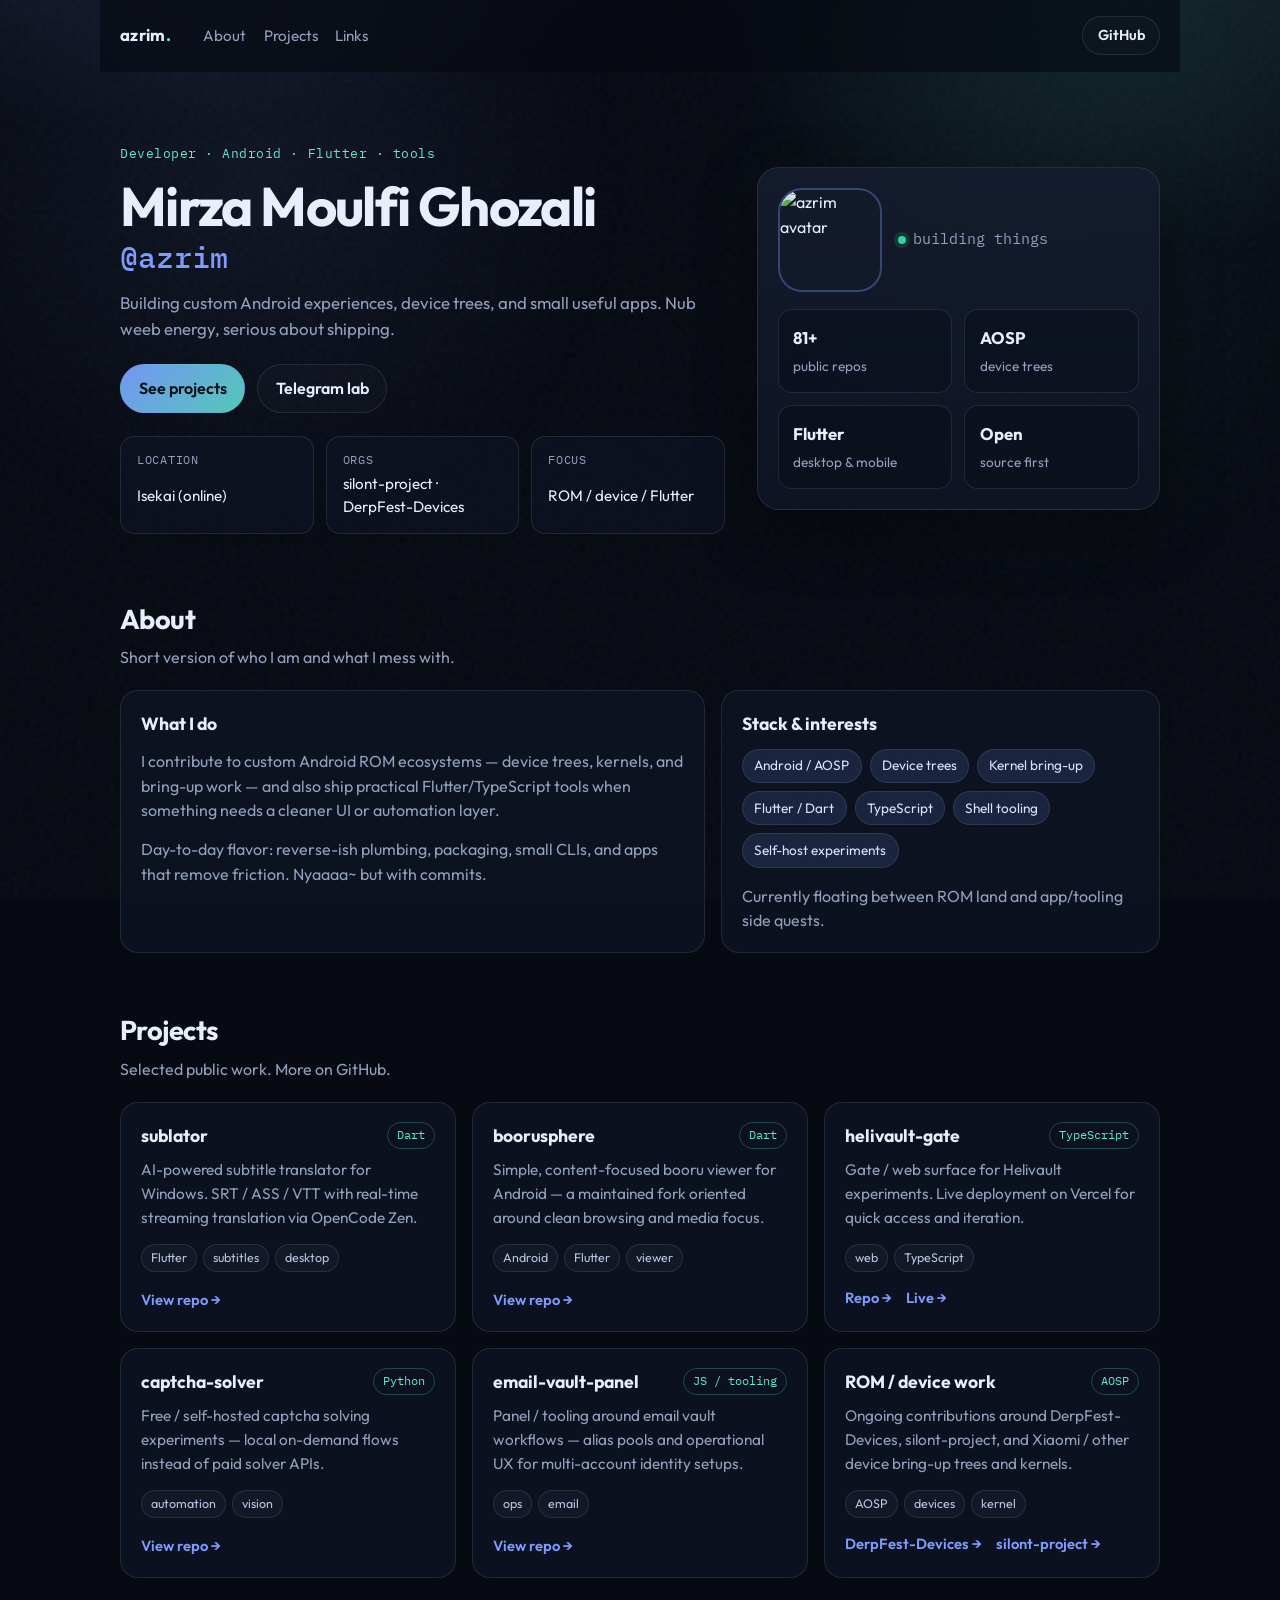
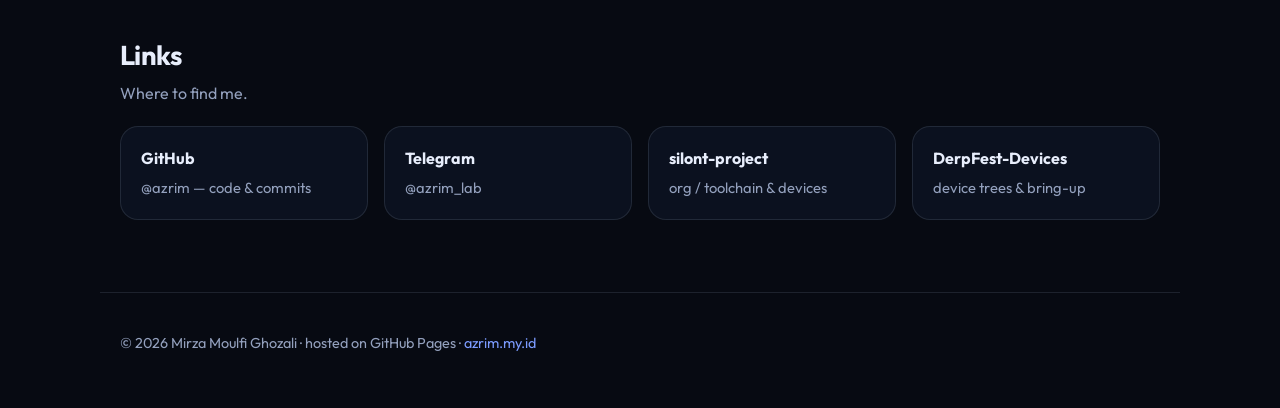
==== index.html @ 678c5587 "Initial azrim.my.id portfolio homepage Dark static portfolio: hero, about, projects, links. Hosted v" ====
<!DOCTYPE html>
<html lang="en">
<head>
  <meta charset="UTF-8" />
  <meta name="viewport" content="width=device-width, initial-scale=1" />
  <title>Azrim — Mirza Moulfi Ghozali</title>
  <meta name="description" content="Dev portfolio of Mirza Moulfi Ghozali (azrim) — Android ROM/device trees, Flutter apps, and experiments." />
  <meta name="theme-color" content="#0b0f19" />
  <meta property="og:title" content="Azrim — Mirza Moulfi Ghozali" />
  <meta property="og:description" content="Android ROM contributor · Flutter apps · tools & experiments" />
  <meta property="og:type" content="website" />
  <meta property="og:url" content="https://azrim.my.id/" />
  <meta property="og:image" content="https://avatars.githubusercontent.com/u/51055859?v=4" />
  <link rel="icon" href="https://avatars.githubusercontent.com/u/51055859?v=4" />
  <link rel="preconnect" href="https://fonts.googleapis.com" />
  <link rel="preconnect" href="https://fonts.gstatic.com" crossorigin />
  <link href="https://fonts.googleapis.com/css2?family=IBM+Plex+Mono:wght@400;500&family=Outfit:wght@400;500;600;700&display=swap" rel="stylesheet" />
  <link rel="stylesheet" href="styles.css" />
</head>
<body>
  <div class="bg-glow" aria-hidden="true"></div>
  <div class="noise" aria-hidden="true"></div>

  <header class="site-header">
    <a class="logo" href="#top">azrim<span>.</span></a>
    <nav class="nav">
      <a href="#about">About</a>
      <a href="#projects">Projects</a>
      <a href="#links">Links</a>
    </nav>
    <a class="btn btn-sm" href="https://github.com/azrim" target="_blank" rel="noopener noreferrer">GitHub</a>
  </header>

  <main id="top">
    <section class="hero">
      <div class="hero-copy">
        <p class="eyebrow">Developer · Android · Flutter · tools</p>
        <h1>
          Mirza Moulfi Ghozali
          <span class="accent">@azrim</span>
        </h1>
        <p class="lede">
          Building custom Android experiences, device trees, and small useful apps.
          Nub weeb energy, serious about shipping.
        </p>
        <div class="hero-actions">
          <a class="btn btn-primary" href="#projects">See projects</a>
          <a class="btn btn-ghost" href="https://t.me/azrim_lab" target="_blank" rel="noopener noreferrer">Telegram lab</a>
        </div>
        <ul class="meta-row">
          <li><span>Location</span>Isekai (online)</li>
          <li><span>Orgs</span>silont-project · DerpFest-Devices</li>
          <li><span>Focus</span>ROM / device / Flutter</li>
        </ul>
      </div>
      <div class="hero-card">
        <div class="avatar-wrap">
          <img
            src="https://avatars.githubusercontent.com/u/51055859?v=4"
            alt="azrim avatar"
            width="160"
            height="160"
            loading="eager"
          />
          <div class="status"><span class="dot"></span> building things</div>
        </div>
        <div class="stat-grid">
          <div>
            <strong>81+</strong>
            <span>public repos</span>
          </div>
          <div>
            <strong>AOSP</strong>
            <span>device trees</span>
          </div>
          <div>
            <strong>Flutter</strong>
            <span>desktop & mobile</span>
          </div>
          <div>
            <strong>Open</strong>
            <span>source first</span>
          </div>
        </div>
      </div>
    </section>

    <section id="about" class="section">
      <div class="section-head">
        <h2>About</h2>
        <p>Short version of who I am and what I mess with.</p>
      </div>
      <div class="about-grid">
        <article class="panel">
          <h3>What I do</h3>
          <p>
            I contribute to custom Android ROM ecosystems — device trees, kernels,
            and bring-up work — and also ship practical Flutter/TypeScript tools
            when something needs a cleaner UI or automation layer.
          </p>
          <p>
            Day-to-day flavor: reverse-ish plumbing, packaging, small CLIs, and
            apps that remove friction. Nyaaaa~ but with commits.
          </p>
        </article>
        <article class="panel">
          <h3>Stack & interests</h3>
          <ul class="chip-list">
            <li>Android / AOSP</li>
            <li>Device trees</li>
            <li>Kernel bring-up</li>
            <li>Flutter / Dart</li>
            <li>TypeScript</li>
            <li>Shell tooling</li>
            <li>Self-host experiments</li>
          </ul>
          <p class="muted">
            Currently floating between ROM land and app/tooling side quests.
          </p>
        </article>
      </div>
    </section>

    <section id="projects" class="section">
      <div class="section-head">
        <h2>Projects</h2>
        <p>Selected public work. More on GitHub.</p>
      </div>
      <div class="project-grid">
        <article class="project-card">
          <div class="project-top">
            <h3>sublator</h3>
            <span class="lang">Dart</span>
          </div>
          <p>
            AI-powered subtitle translator for Windows. SRT / ASS / VTT with
            real-time streaming translation via OpenCode Zen.
          </p>
          <div class="tags">
            <span>Flutter</span><span>subtitles</span><span>desktop</span>
          </div>
          <a class="project-link" href="https://github.com/azrim/sublator" target="_blank" rel="noopener noreferrer">View repo →</a>
        </article>

        <article class="project-card">
          <div class="project-top">
            <h3>boorusphere</h3>
            <span class="lang">Dart</span>
          </div>
          <p>
            Simple, content-focused booru viewer for Android — a maintained fork
            oriented around clean browsing and media focus.
          </p>
          <div class="tags">
            <span>Android</span><span>Flutter</span><span>viewer</span>
          </div>
          <a class="project-link" href="https://github.com/azrim/boorusphere" target="_blank" rel="noopener noreferrer">View repo →</a>
        </article>

        <article class="project-card">
          <div class="project-top">
            <h3>helivault-gate</h3>
            <span class="lang">TypeScript</span>
          </div>
          <p>
            Gate / web surface for Helivault experiments. Live deployment on
            Vercel for quick access and iteration.
          </p>
          <div class="tags">
            <span>web</span><span>TypeScript</span>
          </div>
          <div class="project-actions">
            <a class="project-link" href="https://github.com/azrim/helivault-gate" target="_blank" rel="noopener noreferrer">Repo →</a>
            <a class="project-link" href="https://helivault-gate.vercel.app" target="_blank" rel="noopener noreferrer">Live →</a>
          </div>
        </article>

        <article class="project-card">
          <div class="project-top">
            <h3>captcha-solver</h3>
            <span class="lang">Python</span>
          </div>
          <p>
            Free / self-hosted captcha solving experiments — local on-demand
            flows instead of paid solver APIs.
          </p>
          <div class="tags">
            <span>automation</span><span>vision</span>
          </div>
          <a class="project-link" href="https://github.com/azrim/captcha-solver" target="_blank" rel="noopener noreferrer">View repo →</a>
        </article>

        <article class="project-card">
          <div class="project-top">
            <h3>email-vault-panel</h3>
            <span class="lang">JS / tooling</span>
          </div>
          <p>
            Panel / tooling around email vault workflows — alias pools and
            operational UX for multi-account identity setups.
          </p>
          <div class="tags">
            <span>ops</span><span>email</span>
          </div>
          <a class="project-link" href="https://github.com/azrim/email-vault-panel" target="_blank" rel="noopener noreferrer">View repo →</a>
        </article>

        <article class="project-card">
          <div class="project-top">
            <h3>ROM / device work</h3>
            <span class="lang">AOSP</span>
          </div>
          <p>
            Ongoing contributions around DerpFest-Devices, silont-project, and
            Xiaomi / other device bring-up trees and kernels.
          </p>
          <div class="tags">
            <span>AOSP</span><span>devices</span><span>kernel</span>
          </div>
          <div class="project-actions">
            <a class="project-link" href="https://github.com/DerpFest-Devices" target="_blank" rel="noopener noreferrer">DerpFest-Devices →</a>
            <a class="project-link" href="https://github.com/silont-project" target="_blank" rel="noopener noreferrer">silont-project →</a>
          </div>
        </article>
      </div>
    </section>

    <section id="links" class="section">
      <div class="section-head">
        <h2>Links</h2>
        <p>Where to find me.</p>
      </div>
      <div class="link-grid">
        <a class="link-card" href="https://github.com/azrim" target="_blank" rel="noopener noreferrer">
          <strong>GitHub</strong>
          <span>@azrim — code & commits</span>
        </a>
        <a class="link-card" href="https://t.me/azrim_lab" target="_blank" rel="noopener noreferrer">
          <strong>Telegram</strong>
          <span>@azrim_lab</span>
        </a>
        <a class="link-card" href="https://github.com/silont-project" target="_blank" rel="noopener noreferrer">
          <strong>silont-project</strong>
          <span>org / toolchain & devices</span>
        </a>
        <a class="link-card" href="https://github.com/DerpFest-Devices" target="_blank" rel="noopener noreferrer">
          <strong>DerpFest-Devices</strong>
          <span>device trees & bring-up</span>
        </a>
      </div>
    </section>
  </main>

  <footer class="site-footer">
    <p>© <span id="year"></span> Mirza Moulfi Ghozali · hosted on GitHub Pages · <a href="https://azrim.my.id">azrim.my.id</a></p>
  </footer>

  <script src="script.js"></script>
</body>
</html>
---- styles.css ----
:root {
  --bg: #070a12;
  --bg-elev: #0f1524;
  --bg-elev-2: #141c2f;
  --text: #e8eefc;
  --muted: #93a0bd;
  --line: rgba(148, 163, 184, 0.16);
  --accent: #7c9cff;
  --accent-2: #5eead4;
  --accent-soft: rgba(124, 156, 255, 0.14);
  --shadow: 0 20px 60px rgba(0, 0, 0, 0.35);
  --radius: 18px;
  --max: 1080px;
  --font: "Outfit", system-ui, sans-serif;
  --mono: "IBM Plex Mono", ui-monospace, monospace;
}

* { box-sizing: border-box; }
html { scroll-behavior: smooth; }
body {
  margin: 0;
  min-height: 100vh;
  font-family: var(--font);
  color: var(--text);
  background:
    radial-gradient(1200px 600px at 10% -10%, rgba(124, 156, 255, 0.18), transparent 55%),
    radial-gradient(900px 500px at 90% 0%, rgba(94, 234, 212, 0.12), transparent 50%),
    var(--bg);
  line-height: 1.55;
}

a { color: inherit; text-decoration: none; }
img { display: block; max-width: 100%; }

.bg-glow {
  position: fixed;
  inset: 0;
  pointer-events: none;
  background:
    radial-gradient(circle at 20% 20%, rgba(124, 156, 255, 0.08), transparent 30%),
    radial-gradient(circle at 80% 30%, rgba(94, 234, 212, 0.06), transparent 28%);
  z-index: -2;
}

.noise {
  position: fixed;
  inset: 0;
  pointer-events: none;
  opacity: 0.035;
  z-index: -1;
  background-image: url("data:image/svg+xml,%3Csvg viewBox='0 0 200 200' xmlns='http://www.w3.org/2000/svg'%3E%3Cfilter id='n'%3E%3CfeTurbulence type='fractalNoise' baseFrequency='0.85' numOctaves='4' stitchTiles='stitch'/%3E%3C/filter%3E%3Crect width='100%25' height='100%25' filter='url(%23n)'/%3E%3C/svg%3E");
}

.site-header {
  position: sticky;
  top: 0;
  z-index: 20;
  display: flex;
  align-items: center;
  gap: 1rem;
  max-width: var(--max);
  margin: 0 auto;
  padding: 1rem 1.25rem;
  backdrop-filter: blur(14px);
  background: rgba(7, 10, 18, 0.65);
  border-bottom: 1px solid transparent;
}

.site-header.scrolled {
  border-bottom-color: var(--line);
}

.logo {
  font-weight: 700;
  letter-spacing: 0.02em;
  font-size: 1.05rem;
}
.logo span { color: var(--accent-2); }

.nav {
  display: none;
  gap: 1.1rem;
  margin-left: 1rem;
  color: var(--muted);
  font-size: 0.95rem;
}
.nav a:hover { color: var(--text); }

.btn {
  display: inline-flex;
  align-items: center;
  justify-content: center;
  gap: 0.4rem;
  border-radius: 999px;
  border: 1px solid var(--line);
  padding: 0.7rem 1.1rem;
  font-weight: 600;
  transition: 0.18s ease;
  background: rgba(255, 255, 255, 0.02);
}
.btn:hover {
  border-color: rgba(124, 156, 255, 0.45);
  transform: translateY(-1px);
}
.btn-sm {
  margin-left: auto;
  padding: 0.45rem 0.9rem;
  font-size: 0.9rem;
}
.btn-primary {
  background: linear-gradient(135deg, rgba(124, 156, 255, 0.95), rgba(94, 234, 212, 0.85));
  color: #071018;
  border-color: transparent;
}
.btn-ghost:hover { background: var(--accent-soft); }

main {
  max-width: var(--max);
  margin: 0 auto;
  padding: 1.5rem 1.25rem 4rem;
}

.hero {
  display: grid;
  gap: 1.75rem;
  padding: 2rem 0 1rem;
}

.eyebrow {
  color: var(--accent-2);
  font-family: var(--mono);
  font-size: 0.82rem;
  letter-spacing: 0.04em;
  margin: 0 0 0.8rem;
}

.hero h1 {
  margin: 0;
  font-size: clamp(2.1rem, 5vw, 3.4rem);
  line-height: 1.08;
  letter-spacing: -0.03em;
}
.hero h1 .accent {
  display: block;
  color: var(--accent);
  font-size: 0.55em;
  margin-top: 0.35rem;
  font-family: var(--mono);
  font-weight: 500;
  letter-spacing: 0;
}

.lede {
  max-width: 38rem;
  color: var(--muted);
  font-size: 1.05rem;
  margin: 1rem 0 1.4rem;
}

.hero-actions {
  display: flex;
  flex-wrap: wrap;
  gap: 0.75rem;
  margin-bottom: 1.4rem;
}

.meta-row {
  list-style: none;
  padding: 0;
  margin: 0;
  display: grid;
  gap: 0.75rem;
}
.meta-row li {
  display: grid;
  gap: 0.15rem;
  padding: 0.85rem 1rem;
  border: 1px solid var(--line);
  border-radius: 14px;
  background: rgba(15, 21, 36, 0.7);
  font-size: 0.95rem;
}
.meta-row span {
  color: var(--muted);
  font-size: 0.78rem;
  font-family: var(--mono);
  text-transform: uppercase;
  letter-spacing: 0.06em;
}

.hero-card {
  border: 1px solid var(--line);
  border-radius: calc(var(--radius) + 4px);
  background: linear-gradient(180deg, rgba(20, 28, 47, 0.9), rgba(15, 21, 36, 0.9));
  box-shadow: var(--shadow);
  padding: 1.25rem;
}

.avatar-wrap {
  display: flex;
  align-items: center;
  gap: 1rem;
  margin-bottom: 1.1rem;
}
.avatar-wrap img {
  width: 88px;
  height: 88px;
  border-radius: 24px;
  border: 2px solid rgba(124, 156, 255, 0.35);
  object-fit: cover;
}
.status {
  display: inline-flex;
  align-items: center;
  gap: 0.45rem;
  color: var(--muted);
  font-size: 0.92rem;
  font-family: var(--mono);
}
.dot {
  width: 8px;
  height: 8px;
  border-radius: 50%;
  background: #34d399;
  box-shadow: 0 0 0 4px rgba(52, 211, 153, 0.15);
}

.stat-grid {
  display: grid;
  grid-template-columns: 1fr 1fr;
  gap: 0.75rem;
}
.stat-grid div {
  border: 1px solid var(--line);
  border-radius: 14px;
  padding: 0.9rem;
  background: rgba(7, 10, 18, 0.35);
}
.stat-grid strong {
  display: block;
  font-size: 1.05rem;
  margin-bottom: 0.15rem;
}
.stat-grid span {
  color: var(--muted);
  font-size: 0.85rem;
}

.section {
  padding: 3rem 0 0.5rem;
}
.section-head {
  margin-bottom: 1.25rem;
}
.section-head h2 {
  margin: 0 0 0.35rem;
  font-size: 1.7rem;
  letter-spacing: -0.02em;
}
.section-head p {
  margin: 0;
  color: var(--muted);
}

.about-grid,
.project-grid,
.link-grid {
  display: grid;
  gap: 1rem;
}

.panel,
.project-card,
.link-card {
  border: 1px solid var(--line);
  border-radius: var(--radius);
  background: rgba(15, 21, 36, 0.72);
  padding: 1.2rem 1.25rem;
}

.panel h3,
.project-card h3 {
  margin: 0 0 0.7rem;
  font-size: 1.1rem;
}
.panel p { margin: 0 0 0.85rem; color: var(--muted); }
.panel p:last-child { margin-bottom: 0; }

.chip-list {
  list-style: none;
  display: flex;
  flex-wrap: wrap;
  gap: 0.5rem;
  padding: 0;
  margin: 0 0 1rem;
}
.chip-list li {
  font-size: 0.85rem;
  padding: 0.35rem 0.7rem;
  border-radius: 999px;
  border: 1px solid var(--line);
  background: var(--accent-soft);
  color: #d7e2ff;
}

.muted { color: var(--muted); }

.project-top {
  display: flex;
  align-items: center;
  justify-content: space-between;
  gap: 0.75rem;
  margin-bottom: 0.55rem;
}
.project-top h3 { margin: 0; }
.lang {
  font-family: var(--mono);
  font-size: 0.75rem;
  color: var(--accent-2);
  border: 1px solid rgba(94, 234, 212, 0.25);
  border-radius: 999px;
  padding: 0.2rem 0.55rem;
  white-space: nowrap;
}
.project-card p {
  margin: 0 0 0.9rem;
  color: var(--muted);
  font-size: 0.96rem;
}
.tags {
  display: flex;
  flex-wrap: wrap;
  gap: 0.4rem;
  margin-bottom: 0.95rem;
}
.tags span {
  font-size: 0.78rem;
  color: #b7c4e4;
  background: rgba(255, 255, 255, 0.03);
  border: 1px solid var(--line);
  border-radius: 999px;
  padding: 0.2rem 0.55rem;
}
.project-link {
  color: var(--accent);
  font-weight: 600;
  font-size: 0.92rem;
}
.project-link:hover { text-decoration: underline; }
.project-actions {
  display: flex;
  flex-wrap: wrap;
  gap: 0.9rem;
}

.link-card {
  transition: 0.18s ease;
}
.link-card:hover {
  transform: translateY(-2px);
  border-color: rgba(124, 156, 255, 0.4);
  background: rgba(20, 28, 47, 0.9);
}
.link-card strong {
  display: block;
  margin-bottom: 0.25rem;
}
.link-card span {
  color: var(--muted);
  font-size: 0.92rem;
}

.site-footer {
  max-width: var(--max);
  margin: 0 auto;
  padding: 1.5rem 1.25rem 2.5rem;
  color: var(--muted);
  font-size: 0.9rem;
  border-top: 1px solid var(--line);
}
.site-footer a { color: var(--accent); }

@media (min-width: 760px) {
  .nav { display: flex; }
  .hero {
    grid-template-columns: 1.35fr 0.9fr;
    align-items: center;
    gap: 2rem;
    padding-top: 3rem;
  }
  .meta-row {
    grid-template-columns: repeat(3, 1fr);
  }
  .about-grid {
    grid-template-columns: 1.2fr 0.9fr;
  }
  .project-grid {
    grid-template-columns: repeat(2, 1fr);
  }
  .link-grid {
    grid-template-columns: repeat(2, 1fr);
  }
  .avatar-wrap img {
    width: 104px;
    height: 104px;
  }
}

@media (min-width: 980px) {
  .project-grid {
    grid-template-columns: repeat(3, 1fr);
  }
  .link-grid {
    grid-template-columns: repeat(4, 1fr);
  }
}

@media (prefers-reduced-motion: reduce) {
  html { scroll-behavior: auto; }
  .btn, .link-card { transition: none; }
}
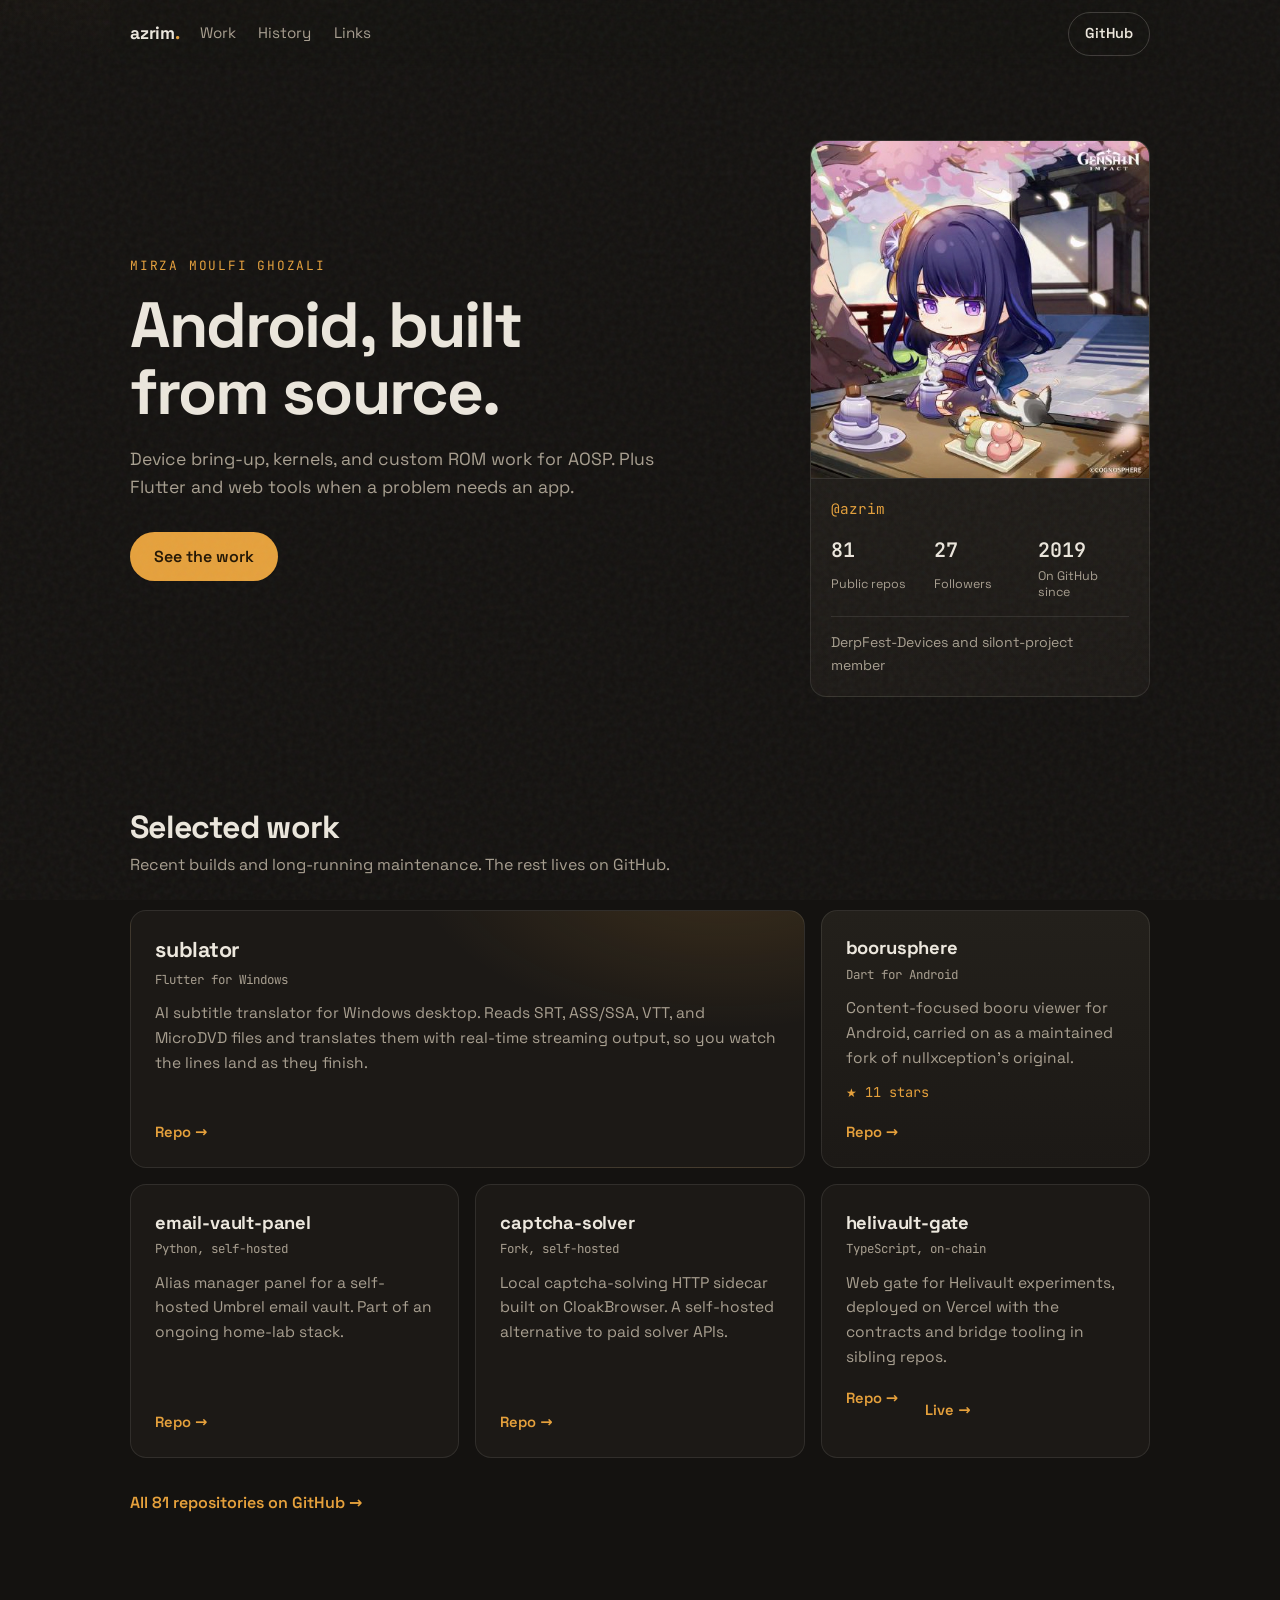
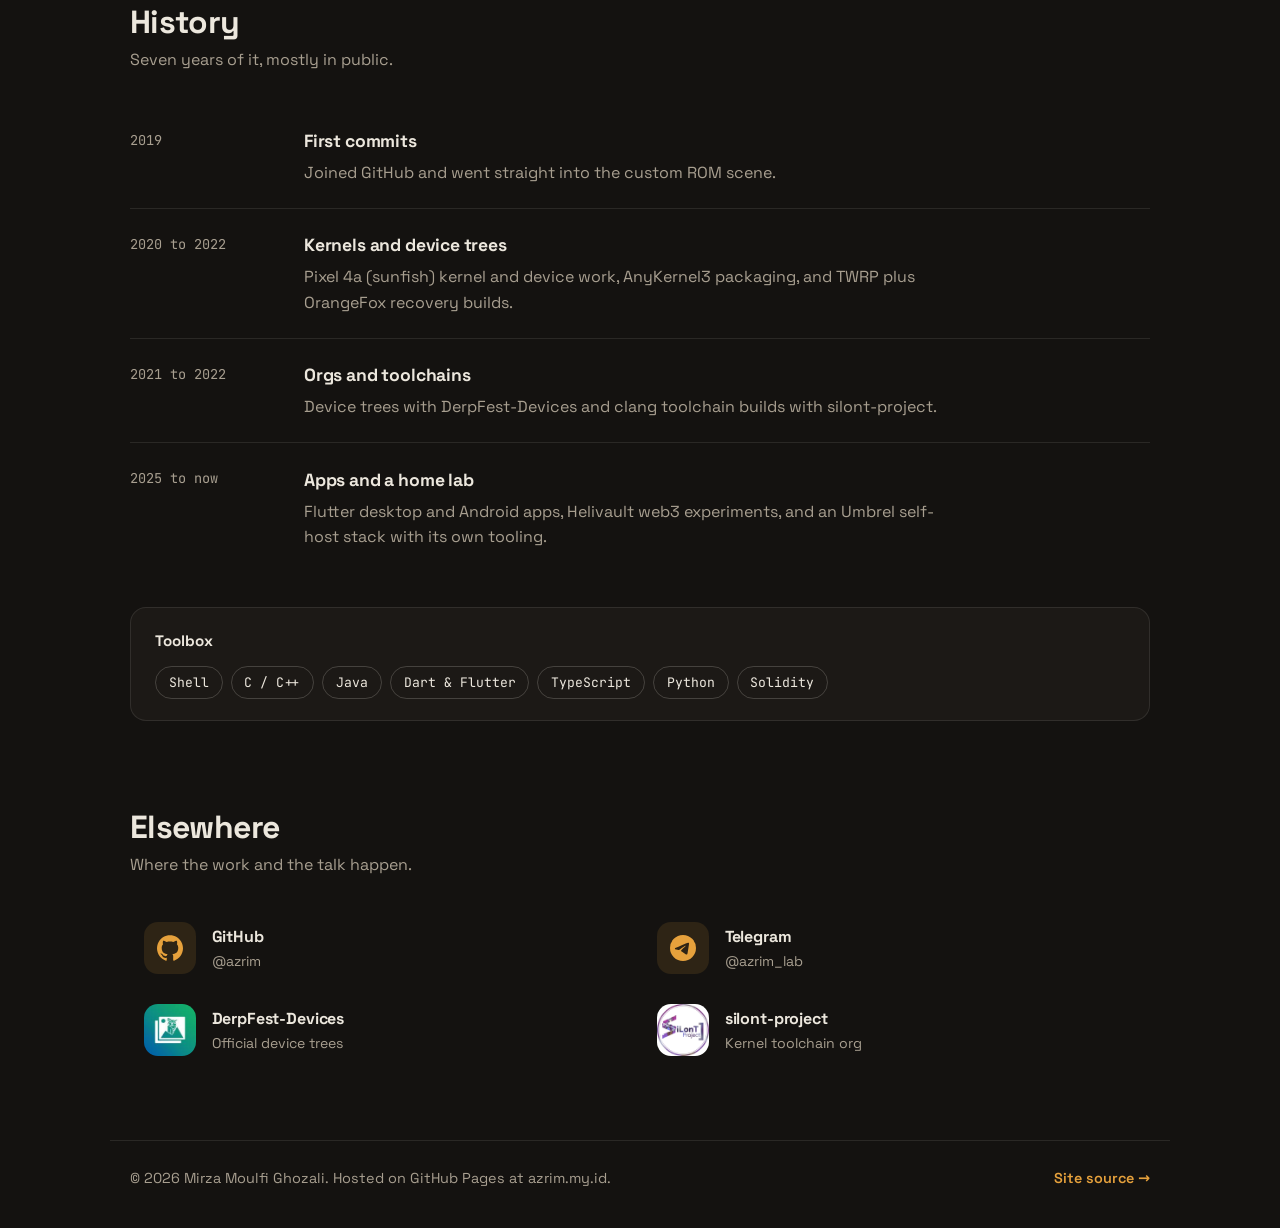
==== commit 69577207: "Rebuild azrim.my.id: dark amber redesign, self-hosted fonts, real GitHub data Co-Authored-By: Claude" ====
--- a/index.html
+++ b/index.html
@@ -3,256 +3,275 @@
 <head>
   <meta charset="UTF-8" />
   <meta name="viewport" content="width=device-width, initial-scale=1" />
-  <title>Azrim — Mirza Moulfi Ghozali</title>
-  <meta name="description" content="Dev portfolio of Mirza Moulfi Ghozali (azrim) — Android ROM/device trees, Flutter apps, and experiments." />
-  <meta name="theme-color" content="#0b0f19" />
-  <meta property="og:title" content="Azrim — Mirza Moulfi Ghozali" />
-  <meta property="og:description" content="Android ROM contributor · Flutter apps · tools & experiments" />
+  <title>azrim - Mirza Moulfi Ghozali</title>
+  <meta name="description" content="Mirza Moulfi Ghozali (azrim). Android device bring-up, kernels, and custom ROM work, plus Flutter and web tools." />
+  <meta name="theme-color" content="#141210" />
+  <link rel="canonical" href="https://azrim.my.id/" />
+  <meta property="og:title" content="azrim - Mirza Moulfi Ghozali" />
+  <meta property="og:description" content="Android device bring-up, kernels, and custom ROM work, plus Flutter and web tools." />
   <meta property="og:type" content="website" />
   <meta property="og:url" content="https://azrim.my.id/" />
-  <meta property="og:image" content="https://avatars.githubusercontent.com/u/51055859?v=4" />
-  <link rel="icon" href="https://avatars.githubusercontent.com/u/51055859?v=4" />
-  <link rel="preconnect" href="https://fonts.googleapis.com" />
-  <link rel="preconnect" href="https://fonts.gstatic.com" crossorigin />
-  <link href="https://fonts.googleapis.com/css2?family=IBM+Plex+Mono:wght@400;500&family=Outfit:wght@400;500;600;700&display=swap" rel="stylesheet" />
+  <meta property="og:image" content="https://azrim.my.id/assets/avatar.jpg" />
+  <meta name="twitter:card" content="summary" />
+  <link rel="icon" href="assets/avatar.jpg" />
+  <link rel="preload" href="fonts/space-grotesk-var.woff2" as="font" type="font/woff2" crossorigin />
+  <link rel="preload" href="fonts/jetbrains-mono-var.woff2" as="font" type="font/woff2" crossorigin />
   <link rel="stylesheet" href="styles.css" />
+  <script type="application/ld+json">
+  {
+    "@context": "https://schema.org",
+    "@type": "Person",
+    "name": "Mirza Moulfi Ghozali",
+    "alternateName": "azrim",
+    "url": "https://azrim.my.id/",
+    "image": "https://azrim.my.id/assets/avatar.jpg",
+    "sameAs": [
+      "https://github.com/azrim",
+      "https://t.me/azrim_lab"
+    ]
+  }
+  </script>
 </head>
 <body>
-  <div class="bg-glow" aria-hidden="true"></div>
-  <div class="noise" aria-hidden="true"></div>
-
-  <header class="site-header">
-    <a class="logo" href="#top">azrim<span>.</span></a>
-    <nav class="nav">
-      <a href="#about">About</a>
-      <a href="#projects">Projects</a>
+  <a class="skip-link" href="#top">Skip to content</a>
+
+  <header class="site-header" id="site-header">
+    <a class="wordmark" href="#top" aria-label="azrim, back to top">azrim<span class="wordmark-dot">.</span></a>
+    <nav class="nav" aria-label="Primary">
+      <a href="#work">Work</a>
+      <a href="#history">History</a>
       <a href="#links">Links</a>
     </nav>
-    <a class="btn btn-sm" href="https://github.com/azrim" target="_blank" rel="noopener noreferrer">GitHub</a>
+    <a class="btn btn-line btn-sm header-cta" href="https://github.com/azrim" target="_blank" rel="noopener noreferrer">GitHub</a>
   </header>
 
-  <main id="top">
+  <div id="top-sentinel" aria-hidden="true"></div>
+
+  <main id="top" tabindex="-1">
     <section class="hero">
       <div class="hero-copy">
-        <p class="eyebrow">Developer · Android · Flutter · tools</p>
-        <h1>
-          Mirza Moulfi Ghozali
-          <span class="accent">@azrim</span>
-        </h1>
-        <p class="lede">
-          Building custom Android experiences, device trees, and small useful apps.
-          Nub weeb energy, serious about shipping.
+        <p class="hero-eyebrow">Mirza Moulfi Ghozali</p>
+        <h1>Android, built from&nbsp;source.</h1>
+        <p class="hero-sub">
+          Device bring-up, kernels, and custom ROM work for AOSP. Plus Flutter
+          and web tools when a problem needs an app.
         </p>
         <div class="hero-actions">
-          <a class="btn btn-primary" href="#projects">See projects</a>
-          <a class="btn btn-ghost" href="https://t.me/azrim_lab" target="_blank" rel="noopener noreferrer">Telegram lab</a>
+          <a class="btn btn-solid" href="#work">See the work</a>
         </div>
-        <ul class="meta-row">
-          <li><span>Location</span>Isekai (online)</li>
-          <li><span>Orgs</span>silont-project · DerpFest-Devices</li>
-          <li><span>Focus</span>ROM / device / Flutter</li>
+      </div>
+
+      <aside class="hero-card" aria-label="GitHub profile summary">
+        <img
+          class="hero-avatar"
+          src="assets/avatar.jpg"
+          alt="Portrait of azrim"
+          width="460"
+          height="460"
+          loading="eager"
+          fetchpriority="high"
+        />
+        <div class="hero-card-body">
+          <p class="hero-handle">@azrim</p>
+          <dl class="hero-stats">
+            <div><dt>Public repos</dt><dd>81</dd></div>
+            <div><dt>Followers</dt><dd>27</dd></div>
+            <div><dt>On GitHub since</dt><dd>2019</dd></div>
+          </dl>
+          <p class="hero-orgs">DerpFest-Devices and silont-project member</p>
+        </div>
+      </aside>
+    </section>
+
+    <section id="work" class="section reveal">
+      <div class="section-head">
+        <h2>Selected work</h2>
+        <p>Recent builds and long-running maintenance. The rest lives on GitHub.</p>
+      </div>
+
+      <div class="work-grid">
+        <article class="work-card work-card-featured">
+          <div class="work-card-top">
+            <h3><a href="https://github.com/azrim/sublator" target="_blank" rel="noopener noreferrer">sublator</a></h3>
+            <p class="work-meta">Flutter for Windows</p>
+          </div>
+          <p class="work-desc">
+            AI subtitle translator for Windows desktop. Reads SRT, ASS/SSA, VTT,
+            and MicroDVD files and translates them with real-time streaming
+            output, so you watch the lines land as they finish.
+          </p>
+          <p class="work-link">Repo <span aria-hidden="true">&rarr;</span></p>
+        </article>
+
+        <article class="work-card work-card-starred">
+          <div class="work-card-top">
+            <h3><a href="https://github.com/azrim/boorusphere" target="_blank" rel="noopener noreferrer">boorusphere</a></h3>
+            <p class="work-meta">Dart for Android</p>
+          </div>
+          <p class="work-desc">
+            Content-focused booru viewer for Android, carried on as a maintained
+            fork of nullxception's original.
+          </p>
+          <p class="work-stars"><span class="star" aria-hidden="true">&#9733;</span> 11 stars</p>
+          <p class="work-link">Repo <span aria-hidden="true">&rarr;</span></p>
+        </article>
+
+        <article class="work-card">
+          <div class="work-card-top">
+            <h3><a href="https://github.com/azrim/email-vault-panel" target="_blank" rel="noopener noreferrer">email-vault-panel</a></h3>
+            <p class="work-meta">Python, self-hosted</p>
+          </div>
+          <p class="work-desc">
+            Alias manager panel for a self-hosted Umbrel email vault. Part of an
+            ongoing home-lab stack.
+          </p>
+          <p class="work-link">Repo <span aria-hidden="true">&rarr;</span></p>
+        </article>
+
+        <article class="work-card">
+          <div class="work-card-top">
+            <h3><a href="https://github.com/azrim/captcha-solver" target="_blank" rel="noopener noreferrer">captcha-solver</a></h3>
+            <p class="work-meta">Fork, self-hosted</p>
+          </div>
+          <p class="work-desc">
+            Local captcha-solving HTTP sidecar built on CloakBrowser. A
+            self-hosted alternative to paid solver APIs.
+          </p>
+          <p class="work-link">Repo <span aria-hidden="true">&rarr;</span></p>
+        </article>
+
+        <article class="work-card">
+          <div class="work-card-top">
+            <h3><a href="https://github.com/azrim/helivault-gate" target="_blank" rel="noopener noreferrer">helivault-gate</a></h3>
+            <p class="work-meta">TypeScript, on-chain</p>
+          </div>
+          <p class="work-desc">
+            Web gate for Helivault experiments, deployed on Vercel with the
+            contracts and bridge tooling in sibling repos.
+          </p>
+          <p class="work-links-row">
+            <span class="work-link">Repo <span aria-hidden="true">&rarr;</span></span>
+            <a class="work-link work-link-live" href="https://helivault-gate.vercel.app" target="_blank" rel="noopener noreferrer" aria-label="helivault-gate live site">Live <span aria-hidden="true">&rarr;</span></a>
+          </p>
+        </article>
+      </div>
+
+      <p class="section-foot">
+        <a class="text-link" href="https://github.com/azrim?tab=repositories" target="_blank" rel="noopener noreferrer">
+          All 81 repositories on GitHub <span aria-hidden="true">&rarr;</span>
+        </a>
+      </p>
+    </section>
+
+    <section id="history" class="section reveal">
+      <div class="section-head">
+        <h2>History</h2>
+        <p>Seven years of it, mostly in public.</p>
+      </div>
+
+      <ol class="history-list" role="list">
+        <li class="history-row">
+          <p class="history-era">2019</p>
+          <div>
+            <h3>First commits</h3>
+            <p>Joined GitHub and went straight into the custom ROM scene.</p>
+          </div>
+        </li>
+        <li class="history-row">
+          <p class="history-era">2020 to 2022</p>
+          <div>
+            <h3>Kernels and device trees</h3>
+            <p>
+              Pixel 4a (sunfish) kernel and device work, AnyKernel3 packaging,
+              and TWRP plus OrangeFox recovery builds.
+            </p>
+          </div>
+        </li>
+        <li class="history-row">
+          <p class="history-era">2021 to 2022</p>
+          <div>
+            <h3>Orgs and toolchains</h3>
+            <p>
+              Device trees with DerpFest-Devices and clang toolchain builds
+              with silont-project.
+            </p>
+          </div>
+        </li>
+        <li class="history-row">
+          <p class="history-era">2025 to now</p>
+          <div>
+            <h3>Apps and a home lab</h3>
+            <p>
+              Flutter desktop and Android apps, Helivault web3 experiments, and
+              an Umbrel self-host stack with its own tooling.
+            </p>
+          </div>
+        </li>
+      </ol>
+
+      <div class="toolbox">
+        <h3 class="toolbox-title">Toolbox</h3>
+        <ul class="toolbox-chips" role="list">
+          <li>Shell</li>
+          <li>C / C++</li>
+          <li>Java</li>
+          <li>Dart &amp; Flutter</li>
+          <li>TypeScript</li>
+          <li>Python</li>
+          <li>Solidity</li>
         </ul>
       </div>
-      <div class="hero-card">
-        <div class="avatar-wrap">
-          <img
-            src="https://avatars.githubusercontent.com/u/51055859?v=4"
-            alt="azrim avatar"
-            width="160"
-            height="160"
-            loading="eager"
-          />
-          <div class="status"><span class="dot"></span> building things</div>
-        </div>
-        <div class="stat-grid">
-          <div>
-            <strong>81+</strong>
-            <span>public repos</span>
-          </div>
-          <div>
-            <strong>AOSP</strong>
-            <span>device trees</span>
-          </div>
-          <div>
-            <strong>Flutter</strong>
-            <span>desktop & mobile</span>
-          </div>
-          <div>
-            <strong>Open</strong>
-            <span>source first</span>
-          </div>
-        </div>
-      </div>
-    </section>
-
-    <section id="about" class="section">
+    </section>
+
+    <section id="links" class="section reveal">
       <div class="section-head">
-        <h2>About</h2>
-        <p>Short version of who I am and what I mess with.</p>
-      </div>
-      <div class="about-grid">
-        <article class="panel">
-          <h3>What I do</h3>
-          <p>
-            I contribute to custom Android ROM ecosystems — device trees, kernels,
-            and bring-up work — and also ship practical Flutter/TypeScript tools
-            when something needs a cleaner UI or automation layer.
-          </p>
-          <p>
-            Day-to-day flavor: reverse-ish plumbing, packaging, small CLIs, and
-            apps that remove friction. Nyaaaa~ but with commits.
-          </p>
-        </article>
-        <article class="panel">
-          <h3>Stack & interests</h3>
-          <ul class="chip-list">
-            <li>Android / AOSP</li>
-            <li>Device trees</li>
-            <li>Kernel bring-up</li>
-            <li>Flutter / Dart</li>
-            <li>TypeScript</li>
-            <li>Shell tooling</li>
-            <li>Self-host experiments</li>
-          </ul>
-          <p class="muted">
-            Currently floating between ROM land and app/tooling side quests.
-          </p>
-        </article>
-      </div>
-    </section>
-
-    <section id="projects" class="section">
-      <div class="section-head">
-        <h2>Projects</h2>
-        <p>Selected public work. More on GitHub.</p>
-      </div>
-      <div class="project-grid">
-        <article class="project-card">
-          <div class="project-top">
-            <h3>sublator</h3>
-            <span class="lang">Dart</span>
-          </div>
-          <p>
-            AI-powered subtitle translator for Windows. SRT / ASS / VTT with
-            real-time streaming translation via OpenCode Zen.
-          </p>
-          <div class="tags">
-            <span>Flutter</span><span>subtitles</span><span>desktop</span>
-          </div>
-          <a class="project-link" href="https://github.com/azrim/sublator" target="_blank" rel="noopener noreferrer">View repo →</a>
-        </article>
-
-        <article class="project-card">
-          <div class="project-top">
-            <h3>boorusphere</h3>
-            <span class="lang">Dart</span>
-          </div>
-          <p>
-            Simple, content-focused booru viewer for Android — a maintained fork
-            oriented around clean browsing and media focus.
-          </p>
-          <div class="tags">
-            <span>Android</span><span>Flutter</span><span>viewer</span>
-          </div>
-          <a class="project-link" href="https://github.com/azrim/boorusphere" target="_blank" rel="noopener noreferrer">View repo →</a>
-        </article>
-
-        <article class="project-card">
-          <div class="project-top">
-            <h3>helivault-gate</h3>
-            <span class="lang">TypeScript</span>
-          </div>
-          <p>
-            Gate / web surface for Helivault experiments. Live deployment on
-            Vercel for quick access and iteration.
-          </p>
-          <div class="tags">
-            <span>web</span><span>TypeScript</span>
-          </div>
-          <div class="project-actions">
-            <a class="project-link" href="https://github.com/azrim/helivault-gate" target="_blank" rel="noopener noreferrer">Repo →</a>
-            <a class="project-link" href="https://helivault-gate.vercel.app" target="_blank" rel="noopener noreferrer">Live →</a>
-          </div>
-        </article>
-
-        <article class="project-card">
-          <div class="project-top">
-            <h3>captcha-solver</h3>
-            <span class="lang">Python</span>
-          </div>
-          <p>
-            Free / self-hosted captcha solving experiments — local on-demand
-            flows instead of paid solver APIs.
-          </p>
-          <div class="tags">
-            <span>automation</span><span>vision</span>
-          </div>
-          <a class="project-link" href="https://github.com/azrim/captcha-solver" target="_blank" rel="noopener noreferrer">View repo →</a>
-        </article>
-
-        <article class="project-card">
-          <div class="project-top">
-            <h3>email-vault-panel</h3>
-            <span class="lang">JS / tooling</span>
-          </div>
-          <p>
-            Panel / tooling around email vault workflows — alias pools and
-            operational UX for multi-account identity setups.
-          </p>
-          <div class="tags">
-            <span>ops</span><span>email</span>
-          </div>
-          <a class="project-link" href="https://github.com/azrim/email-vault-panel" target="_blank" rel="noopener noreferrer">View repo →</a>
-        </article>
-
-        <article class="project-card">
-          <div class="project-top">
-            <h3>ROM / device work</h3>
-            <span class="lang">AOSP</span>
-          </div>
-          <p>
-            Ongoing contributions around DerpFest-Devices, silont-project, and
-            Xiaomi / other device bring-up trees and kernels.
-          </p>
-          <div class="tags">
-            <span>AOSP</span><span>devices</span><span>kernel</span>
-          </div>
-          <div class="project-actions">
-            <a class="project-link" href="https://github.com/DerpFest-Devices" target="_blank" rel="noopener noreferrer">DerpFest-Devices →</a>
-            <a class="project-link" href="https://github.com/silont-project" target="_blank" rel="noopener noreferrer">silont-project →</a>
-          </div>
-        </article>
-      </div>
-    </section>
-
-    <section id="links" class="section">
-      <div class="section-head">
-        <h2>Links</h2>
-        <p>Where to find me.</p>
-      </div>
+        <h2>Elsewhere</h2>
+        <p>Where the work and the talk happen.</p>
+      </div>
+
       <div class="link-grid">
         <a class="link-card" href="https://github.com/azrim" target="_blank" rel="noopener noreferrer">
-          <strong>GitHub</strong>
-          <span>@azrim — code & commits</span>
-        </a>
+          <span class="link-icon" aria-hidden="true">
+            <svg viewBox="0 0 24 24" width="26" height="26" fill="currentColor" xmlns="http://www.w3.org/2000/svg"><path d="M12 .297c-6.63 0-12 5.373-12 12 0 5.303 3.438 9.8 8.205 11.385.6.113.82-.258.82-.577 0-.285-.01-1.04-.015-2.04-3.338.724-4.042-1.61-4.042-1.61C4.422 18.07 3.633 17.7 3.633 17.7c-1.087-.744.084-.729.084-.729 1.205.084 1.838 1.236 1.838 1.236 1.07 1.835 2.809 1.305 3.495.998.108-.776.417-1.305.76-1.605-2.665-.3-5.466-1.332-5.466-5.93 0-1.31.465-2.38 1.235-3.22-.135-.303-.54-1.523.105-3.176 0 0 1.005-.322 3.3 1.23.96-.267 1.98-.399 3-.405 1.02.006 2.04.138 3 .405 2.28-1.552 3.285-1.23 3.285-1.23.645 1.653.24 2.873.12 3.176.765.84 1.23 1.91 1.23 3.22 0 4.61-2.805 5.625-5.475 5.92.42.36.81 1.096.81 2.22 0 1.606-.015 2.896-.015 3.286 0 .315.21.69.825.57C20.565 22.092 24 17.592 24 12.297c0-6.627-5.373-12-12-12"/></svg>
+          </span>
+          <span class="link-body">
+            <strong>GitHub</strong>
+            <span>@azrim</span>
+          </span>
+        </a>
+
         <a class="link-card" href="https://t.me/azrim_lab" target="_blank" rel="noopener noreferrer">
-          <strong>Telegram</strong>
-          <span>@azrim_lab</span>
-        </a>
+          <span class="link-icon" aria-hidden="true">
+            <svg viewBox="0 0 24 24" width="26" height="26" fill="currentColor" xmlns="http://www.w3.org/2000/svg"><path d="M11.944 0A12 12 0 0 0 0 12a12 12 0 0 0 12 12 12 12 0 0 0 12-12A12 12 0 0 0 12 0a12 12 0 0 0-.056 0zm4.962 7.224c.1-.002.321.023.465.14a.506.506 0 0 1 .171.325c.016.093.036.306.02.472-.18 1.898-.962 6.502-1.36 8.627-.168.9-.499 1.201-.82 1.23-.696.065-1.225-.46-1.9-.902-1.056-.693-1.653-1.124-2.678-1.8-1.185-.78-.417-1.21.258-1.91.177-.184 3.247-2.977 3.307-3.23.007-.032.014-.15-.056-.212s-.174-.041-.249-.024c-.106.024-1.793 1.14-5.061 3.345-.48.33-.913.49-1.302.48-.428-.008-1.252-.241-1.865-.44-.752-.245-1.349-.374-1.297-.789.027-.216.325-.437.893-.663 3.498-1.524 5.83-2.529 6.998-3.014 3.332-1.386 4.025-1.627 4.476-1.635z"/></svg>
+          </span>
+          <span class="link-body">
+            <strong>Telegram</strong>
+            <span>@azrim_lab</span>
+          </span>
+        </a>
+
+        <a class="link-card" href="https://github.com/DerpFest-Devices" target="_blank" rel="noopener noreferrer">
+          <img class="link-avatar" src="assets/derpfest.png" alt="" width="52" height="52" loading="lazy" />
+          <span class="link-body">
+            <strong>DerpFest-Devices</strong>
+            <span>Official device trees</span>
+          </span>
+        </a>
+
         <a class="link-card" href="https://github.com/silont-project" target="_blank" rel="noopener noreferrer">
-          <strong>silont-project</strong>
-          <span>org / toolchain & devices</span>
-        </a>
-        <a class="link-card" href="https://github.com/DerpFest-Devices" target="_blank" rel="noopener noreferrer">
-          <strong>DerpFest-Devices</strong>
-          <span>device trees & bring-up</span>
+          <img class="link-avatar" src="assets/silont.png" alt="" width="52" height="52" loading="lazy" />
+          <span class="link-body">
+            <strong>silont-project</strong>
+            <span>Kernel toolchain org</span>
+          </span>
         </a>
       </div>
     </section>
   </main>
 
   <footer class="site-footer">
-    <p>© <span id="year"></span> Mirza Moulfi Ghozali · hosted on GitHub Pages · <a href="https://azrim.my.id">azrim.my.id</a></p>
+    <p>&copy; <span id="year">2026</span> Mirza Moulfi Ghozali. Hosted on GitHub Pages at azrim.my.id.</p>
+    <a class="text-link" href="https://github.com/azrim/azrim.github.io" target="_blank" rel="noopener noreferrer">Site source <span aria-hidden="true">&rarr;</span></a>
   </footer>
 
   <script src="script.js"></script>
--- a/styles.css
+++ b/styles.css
@@ -1,421 +1,553 @@
+/* azrim.my.id
+   Theme: dark, locked. Warm charcoal base, single amber accent.
+   Radius system: surfaces 16px, interactive controls pill, chips pill. */
+
+@font-face {
+  font-family: "Space Grotesk";
+  font-style: normal;
+  font-weight: 300 700;
+  font-display: swap;
+  src: url("fonts/space-grotesk-var.woff2") format("woff2");
+}
+@font-face {
+  font-family: "JetBrains Mono";
+  font-style: normal;
+  font-weight: 100 800;
+  font-display: swap;
+  src: url("fonts/jetbrains-mono-var.woff2") format("woff2");
+}
+
 :root {
-  --bg: #070a12;
-  --bg-elev: #0f1524;
-  --bg-elev-2: #141c2f;
-  --text: #e8eefc;
-  --muted: #93a0bd;
-  --line: rgba(148, 163, 184, 0.16);
-  --accent: #7c9cff;
-  --accent-2: #5eead4;
-  --accent-soft: rgba(124, 156, 255, 0.14);
-  --shadow: 0 20px 60px rgba(0, 0, 0, 0.35);
-  --radius: 18px;
-  --max: 1080px;
-  --font: "Outfit", system-ui, sans-serif;
-  --mono: "IBM Plex Mono", ui-monospace, monospace;
+  --bg: #141210;
+  --raise: #1c1916;
+  --raise-2: #23201b;
+  --text: #ece7dd;
+  --muted: #a89f90;
+  --line: rgba(236, 231, 221, 0.10);
+  --line-strong: rgba(236, 231, 221, 0.20);
+  --accent: #e6a13c;
+  --accent-soft: rgba(230, 161, 60, 0.12);
+  --accent-ink: #221503;
+  --radius: 16px;
+  --max: 1060px;
+  --font: "Space Grotesk", ui-sans-serif, system-ui, sans-serif;
+  --mono: "JetBrains Mono", ui-monospace, monospace;
+  --ease: cubic-bezier(0.16, 1, 0.3, 1);
 }
 
 * { box-sizing: border-box; }
+
 html { scroll-behavior: smooth; }
+
 body {
   margin: 0;
-  min-height: 100vh;
+  min-height: 100dvh;
   font-family: var(--font);
+  font-size: 1rem;
+  line-height: 1.6;
   color: var(--text);
   background:
-    radial-gradient(1200px 600px at 10% -10%, rgba(124, 156, 255, 0.18), transparent 55%),
-    radial-gradient(900px 500px at 90% 0%, rgba(94, 234, 212, 0.12), transparent 50%),
+    radial-gradient(900px 480px at 12% -8%, rgba(230, 161, 60, 0.09), transparent 60%),
     var(--bg);
-  line-height: 1.55;
-}
-
-a { color: inherit; text-decoration: none; }
-img { display: block; max-width: 100%; }
-
-.bg-glow {
+}
+
+/* Grain overlay: fixed, non-scrolling, no pointer events */
+body::after {
+  content: "";
   position: fixed;
   inset: 0;
+  z-index: 80;
   pointer-events: none;
-  background:
-    radial-gradient(circle at 20% 20%, rgba(124, 156, 255, 0.08), transparent 30%),
-    radial-gradient(circle at 80% 30%, rgba(94, 234, 212, 0.06), transparent 28%);
-  z-index: -2;
-}
-
-.noise {
-  position: fixed;
-  inset: 0;
-  pointer-events: none;
-  opacity: 0.035;
-  z-index: -1;
-  background-image: url("data:image/svg+xml,%3Csvg viewBox='0 0 200 200' xmlns='http://www.w3.org/2000/svg'%3E%3Cfilter id='n'%3E%3CfeTurbulence type='fractalNoise' baseFrequency='0.85' numOctaves='4' stitchTiles='stitch'/%3E%3C/filter%3E%3Crect width='100%25' height='100%25' filter='url(%23n)'/%3E%3C/svg%3E");
-}
+  opacity: 0.05;
+  background-image: url("data:image/svg+xml,%3Csvg viewBox='0 0 180 180' xmlns='http://www.w3.org/2000/svg'%3E%3Cfilter id='n'%3E%3CfeTurbulence type='fractalNoise' baseFrequency='0.9' numOctaves='3' stitchTiles='stitch'/%3E%3C/filter%3E%3Crect width='100%25' height='100%25' filter='url(%23n)'/%3E%3C/svg%3E");
+}
+
+img { display: block; max-width: 100%; }
+
+a { color: inherit; text-decoration: none; }
+
+:focus-visible {
+  outline: 2px solid var(--accent);
+  outline-offset: 3px;
+  border-radius: 4px;
+}
+
+.skip-link {
+  position: absolute;
+  top: -3rem;
+  left: 1rem;
+  z-index: 100;
+  padding: 0.55rem 1rem;
+  border-radius: 999px;
+  background: var(--accent);
+  color: var(--accent-ink);
+  font-weight: 600;
+}
+.skip-link:focus-visible { top: 1rem; }
+
+/* ---------- Header ---------- */
 
 .site-header {
   position: sticky;
   top: 0;
-  z-index: 20;
+  z-index: 40;
   display: flex;
   align-items: center;
-  gap: 1rem;
+  gap: 1.25rem;
+  height: 68px;
   max-width: var(--max);
   margin: 0 auto;
-  padding: 1rem 1.25rem;
-  backdrop-filter: blur(14px);
-  background: rgba(7, 10, 18, 0.65);
+  padding: 0 1.25rem;
+  background: rgba(20, 18, 16, 0.72);
+  backdrop-filter: blur(12px);
+  -webkit-backdrop-filter: blur(12px);
   border-bottom: 1px solid transparent;
-}
-
-.site-header.scrolled {
-  border-bottom-color: var(--line);
-}
-
-.logo {
+  transition: border-color 0.25s var(--ease);
+}
+.site-header.scrolled { border-bottom-color: var(--line); }
+
+.wordmark {
   font-weight: 700;
-  letter-spacing: 0.02em;
-  font-size: 1.05rem;
-}
-.logo span { color: var(--accent-2); }
+  font-size: 1.1rem;
+  letter-spacing: -0.01em;
+}
+.wordmark-dot { color: var(--accent); }
 
 .nav {
   display: none;
-  gap: 1.1rem;
-  margin-left: 1rem;
+  gap: 1.4rem;
   color: var(--muted);
   font-size: 0.95rem;
 }
+.nav a { transition: color 0.18s var(--ease); }
 .nav a:hover { color: var(--text); }
+
+.header-cta { margin-left: auto; }
+
+/* ---------- Buttons & text links ---------- */
 
 .btn {
   display: inline-flex;
   align-items: center;
   justify-content: center;
-  gap: 0.4rem;
+  gap: 0.45rem;
   border-radius: 999px;
-  border: 1px solid var(--line);
-  padding: 0.7rem 1.1rem;
+  padding: 0.75rem 1.5rem;
   font-weight: 600;
-  transition: 0.18s ease;
-  background: rgba(255, 255, 255, 0.02);
-}
-.btn:hover {
-  border-color: rgba(124, 156, 255, 0.45);
-  transform: translateY(-1px);
-}
-.btn-sm {
-  margin-left: auto;
-  padding: 0.45rem 0.9rem;
-  font-size: 0.9rem;
-}
-.btn-primary {
-  background: linear-gradient(135deg, rgba(124, 156, 255, 0.95), rgba(94, 234, 212, 0.85));
-  color: #071018;
-  border-color: transparent;
-}
-.btn-ghost:hover { background: var(--accent-soft); }
+  font-size: 1rem;
+  white-space: nowrap;
+  transition: transform 0.18s var(--ease), background-color 0.18s var(--ease),
+    border-color 0.18s var(--ease), color 0.18s var(--ease);
+}
+.btn:hover { transform: translateY(-1px); }
+.btn:active { transform: scale(0.98); }
+
+.btn-solid {
+  background: var(--accent);
+  color: var(--accent-ink);
+}
+.btn-solid:hover { background: #efb055; }
+
+.btn-line {
+  border: 1px solid var(--line-strong);
+  color: var(--text);
+  background: transparent;
+}
+.btn-line:hover { border-color: var(--accent); color: var(--accent); }
+
+.btn-sm { padding: 0.42rem 1rem; font-size: 0.9rem; min-height: 44px; }
+
+.text-link {
+  color: var(--accent);
+  font-weight: 600;
+}
+.text-link:hover { text-decoration: underline; text-underline-offset: 4px; }
+
+/* ---------- Layout ---------- */
 
 main {
   max-width: var(--max);
   margin: 0 auto;
-  padding: 1.5rem 1.25rem 4rem;
-}
+  padding: 0 1.25rem 4.5rem;
+}
+
+.section {
+  padding-top: 5.5rem;
+  scroll-margin-top: 40px;
+}
+
+.section-head { margin-bottom: 2rem; }
+.section-head h2 {
+  margin: 0 0 0.4rem;
+  font-size: clamp(1.6rem, 3vw, 2rem);
+  letter-spacing: -0.02em;
+  line-height: 1.15;
+}
+.section-head p { margin: 0; color: var(--muted); }
+
+.section-foot { margin: 2rem 0 0; }
+
+/* ---------- Hero ---------- */
 
 .hero {
   display: grid;
-  gap: 1.75rem;
-  padding: 2rem 0 1rem;
-}
-
-.eyebrow {
-  color: var(--accent-2);
-  font-family: var(--mono);
-  font-size: 0.82rem;
-  letter-spacing: 0.04em;
+  gap: 2.5rem;
+  padding: 3.5rem 0 1rem;
+  align-items: center;
+}
+
+.hero-eyebrow {
+  margin: 0 0 1rem;
+  font-family: var(--mono);
+  font-size: 0.8rem;
+  letter-spacing: 0.14em;
+  text-transform: uppercase;
+  color: var(--accent);
+}
+
+.hero h1 {
+  margin: 0;
+  font-size: clamp(2.5rem, 6vw, 4rem);
+  line-height: 1.04;
+  letter-spacing: -0.03em;
+  font-weight: 700;
+}
+
+.hero-sub {
+  margin: 1.25rem 0 1.9rem;
+  max-width: 34rem;
+  color: var(--muted);
+  font-size: 1.1rem;
+}
+
+.hero-actions { display: flex; gap: 0.8rem; }
+
+.hero-card {
+  justify-self: center;
+  width: min(100%, 340px);
+  border: 1px solid var(--line);
+  border-radius: var(--radius);
+  background: linear-gradient(180deg, var(--raise-2), var(--raise));
+  overflow: hidden;
+}
+
+.hero-avatar {
+  width: 100%;
+  height: auto;
+  aspect-ratio: 1;
+  object-fit: cover;
+  border-bottom: 1px solid var(--line);
+}
+
+.hero-card-body { padding: 1.1rem 1.25rem 1.25rem; }
+
+.hero-handle {
+  margin: 0 0 0.9rem;
+  font-family: var(--mono);
+  font-size: 0.9rem;
+  color: var(--accent);
+}
+
+.hero-stats {
+  display: grid;
+  grid-template-columns: repeat(3, 1fr);
+  gap: 0.75rem;
+  margin: 0 0 0.9rem;
+}
+.hero-stats div { display: grid; gap: 0.1rem; }
+.hero-stats dd {
+  margin: 0;
+  order: -1;
+  font-family: var(--mono);
+  font-size: 1.25rem;
+  font-weight: 600;
+}
+.hero-stats dt {
+  color: var(--muted);
+  font-size: 0.78rem;
+  line-height: 1.35;
+}
+
+.hero-orgs {
+  margin: 0;
+  padding-top: 0.9rem;
+  border-top: 1px solid var(--line);
+  color: var(--muted);
+  font-size: 0.88rem;
+}
+
+/* ---------- Work ---------- */
+
+.work-grid {
+  display: grid;
+  gap: 1rem;
+}
+
+.work-card {
+  display: flex;
+  flex-direction: column;
+  border: 1px solid var(--line);
+  border-radius: var(--radius);
+  background: var(--raise);
+  padding: 1.4rem 1.5rem;
+  position: relative;
+  transition: border-color 0.2s var(--ease), transform 0.2s var(--ease);
+}
+.work-card:hover {
+  border-color: var(--line-strong);
+  transform: translateY(-2px);
+}
+
+.work-card-featured {
+  background:
+    radial-gradient(480px 260px at 88% -20%, rgba(230, 161, 60, 0.16), transparent 65%),
+    var(--raise);
+}
+
+.work-card-starred {
+  background: linear-gradient(180deg, var(--raise-2), var(--raise));
+}
+
+.work-card-top { margin-bottom: 0.7rem; }
+.work-card h3 {
+  margin: 0 0 0.15rem;
+  font-size: 1.15rem;
+  letter-spacing: -0.01em;
+}
+.work-card h3 a::after {
+  content: "";
+  position: absolute;
+  inset: 0;
+}
+.work-card-featured h3 { font-size: 1.35rem; }
+
+.work-meta {
+  margin: 0;
+  font-family: var(--mono);
+  font-size: 0.78rem;
+  color: var(--muted);
+}
+
+.work-desc {
+  margin: 0 0 1.1rem;
+  color: var(--muted);
+  font-size: 0.97rem;
+  max-width: 46rem;
+}
+
+.work-stars {
+  margin: -0.4rem 0 1.1rem;
+  font-family: var(--mono);
+  font-size: 0.85rem;
+  color: var(--accent);
+}
+.star { font-size: 0.9em; }
+
+.work-link {
+  margin: auto 0 0;
+  color: var(--accent);
+  font-weight: 600;
+  font-size: 0.92rem;
+}
+.work-link span { display: inline-block; transition: transform 0.2s var(--ease); }
+.work-card:hover .work-link span { transform: translateX(3px); }
+
+.work-links-row {
+  margin: auto 0 0;
+  display: flex;
+  gap: 1.1rem;
+}
+.work-links-row .work-link { margin: 0; }
+.work-link-live {
+  position: relative;
+  z-index: 1;
+  /* Grow the tap target past the card's stretched repo link */
+  padding: 0.75rem 0.6rem;
+  margin: -0.75rem -0.6rem;
+}
+
+/* ---------- History ---------- */
+
+.history-list {
+  list-style: none;
+  margin: 0;
+  padding: 0;
+}
+
+.history-row {
+  display: grid;
+  gap: 0.35rem;
+  padding: 1.4rem 0;
+}
+.history-row + .history-row { border-top: 1px solid var(--line); }
+
+.history-era {
+  margin: 0;
+  font-family: var(--mono);
+  font-size: 0.85rem;
+  color: var(--accent);
+}
+
+.history-row h3 {
+  margin: 0 0 0.3rem;
+  font-size: 1.1rem;
+  letter-spacing: -0.01em;
+}
+.history-row p { margin: 0; color: var(--muted); max-width: 40rem; }
+
+.toolbox {
+  margin-top: 2.2rem;
+  padding: 1.3rem 1.5rem;
+  border: 1px solid var(--line);
+  border-radius: var(--radius);
+  background: var(--raise);
+}
+.toolbox-title {
   margin: 0 0 0.8rem;
-}
-
-.hero h1 {
-  margin: 0;
-  font-size: clamp(2.1rem, 5vw, 3.4rem);
-  line-height: 1.08;
-  letter-spacing: -0.03em;
-}
-.hero h1 .accent {
-  display: block;
-  color: var(--accent);
-  font-size: 0.55em;
-  margin-top: 0.35rem;
-  font-family: var(--mono);
-  font-weight: 500;
-  letter-spacing: 0;
-}
-
-.lede {
-  max-width: 38rem;
-  color: var(--muted);
-  font-size: 1.05rem;
-  margin: 1rem 0 1.4rem;
-}
-
-.hero-actions {
+  font-size: 0.95rem;
+  color: var(--text);
+}
+.toolbox-chips {
+  list-style: none;
+  margin: 0;
+  padding: 0;
   display: flex;
   flex-wrap: wrap;
-  gap: 0.75rem;
-  margin-bottom: 1.4rem;
-}
-
-.meta-row {
-  list-style: none;
-  padding: 0;
-  margin: 0;
+  gap: 0.5rem;
+}
+.toolbox-chips li {
+  font-family: var(--mono);
+  font-size: 0.82rem;
+  padding: 0.32rem 0.8rem;
+  border-radius: 999px;
+  border: 1px solid var(--line-strong);
+  color: var(--text);
+}
+
+/* ---------- Links ----------
+   Deliberately lighter than the work cards: borderless rows,
+   so the card-grid treatment stays exclusive to Selected work. */
+
+.link-grid {
   display: grid;
-  gap: 0.75rem;
-}
-.meta-row li {
-  display: grid;
-  gap: 0.15rem;
-  padding: 0.85rem 1rem;
-  border: 1px solid var(--line);
-  border-radius: 14px;
-  background: rgba(15, 21, 36, 0.7);
-  font-size: 0.95rem;
-}
-.meta-row span {
-  color: var(--muted);
-  font-size: 0.78rem;
-  font-family: var(--mono);
-  text-transform: uppercase;
-  letter-spacing: 0.06em;
-}
-
-.hero-card {
-  border: 1px solid var(--line);
-  border-radius: calc(var(--radius) + 4px);
-  background: linear-gradient(180deg, rgba(20, 28, 47, 0.9), rgba(15, 21, 36, 0.9));
-  box-shadow: var(--shadow);
-  padding: 1.25rem;
-}
-
-.avatar-wrap {
+  gap: 0.4rem;
+}
+
+.link-card {
   display: flex;
   align-items: center;
   gap: 1rem;
-  margin-bottom: 1.1rem;
-}
-.avatar-wrap img {
-  width: 88px;
-  height: 88px;
-  border-radius: 24px;
-  border: 2px solid rgba(124, 156, 255, 0.35);
+  border-radius: var(--radius);
+  padding: 0.75rem 0.85rem;
+  transition: background-color 0.2s var(--ease);
+}
+.link-card:hover { background: var(--raise); }
+.link-card:hover .link-body strong { color: var(--accent); }
+
+.link-icon {
+  display: grid;
+  place-items: center;
+  width: 52px;
+  height: 52px;
+  flex: none;
+  border-radius: 14px;
+  background: var(--accent-soft);
+  color: var(--accent);
+}
+
+.link-avatar {
+  width: 52px;
+  height: 52px;
+  flex: none;
+  border-radius: 14px;
   object-fit: cover;
 }
-.status {
-  display: inline-flex;
-  align-items: center;
-  gap: 0.45rem;
-  color: var(--muted);
-  font-size: 0.92rem;
-  font-family: var(--mono);
-}
-.dot {
-  width: 8px;
-  height: 8px;
-  border-radius: 50%;
-  background: #34d399;
-  box-shadow: 0 0 0 4px rgba(52, 211, 153, 0.15);
-}
-
-.stat-grid {
-  display: grid;
-  grid-template-columns: 1fr 1fr;
-  gap: 0.75rem;
-}
-.stat-grid div {
-  border: 1px solid var(--line);
-  border-radius: 14px;
-  padding: 0.9rem;
-  background: rgba(7, 10, 18, 0.35);
-}
-.stat-grid strong {
-  display: block;
-  font-size: 1.05rem;
-  margin-bottom: 0.15rem;
-}
-.stat-grid span {
-  color: var(--muted);
-  font-size: 0.85rem;
-}
-
-.section {
-  padding: 3rem 0 0.5rem;
-}
-.section-head {
-  margin-bottom: 1.25rem;
-}
-.section-head h2 {
-  margin: 0 0 0.35rem;
-  font-size: 1.7rem;
-  letter-spacing: -0.02em;
-}
-.section-head p {
-  margin: 0;
-  color: var(--muted);
-}
-
-.about-grid,
-.project-grid,
-.link-grid {
-  display: grid;
-  gap: 1rem;
-}
-
-.panel,
-.project-card,
-.link-card {
-  border: 1px solid var(--line);
-  border-radius: var(--radius);
-  background: rgba(15, 21, 36, 0.72);
-  padding: 1.2rem 1.25rem;
-}
-
-.panel h3,
-.project-card h3 {
-  margin: 0 0 0.7rem;
-  font-size: 1.1rem;
-}
-.panel p { margin: 0 0 0.85rem; color: var(--muted); }
-.panel p:last-child { margin-bottom: 0; }
-
-.chip-list {
-  list-style: none;
-  display: flex;
-  flex-wrap: wrap;
-  gap: 0.5rem;
-  padding: 0;
-  margin: 0 0 1rem;
-}
-.chip-list li {
-  font-size: 0.85rem;
-  padding: 0.35rem 0.7rem;
-  border-radius: 999px;
-  border: 1px solid var(--line);
-  background: var(--accent-soft);
-  color: #d7e2ff;
-}
-
-.muted { color: var(--muted); }
-
-.project-top {
-  display: flex;
-  align-items: center;
-  justify-content: space-between;
-  gap: 0.75rem;
-  margin-bottom: 0.55rem;
-}
-.project-top h3 { margin: 0; }
-.lang {
-  font-family: var(--mono);
-  font-size: 0.75rem;
-  color: var(--accent-2);
-  border: 1px solid rgba(94, 234, 212, 0.25);
-  border-radius: 999px;
-  padding: 0.2rem 0.55rem;
-  white-space: nowrap;
-}
-.project-card p {
-  margin: 0 0 0.9rem;
-  color: var(--muted);
-  font-size: 0.96rem;
-}
-.tags {
-  display: flex;
-  flex-wrap: wrap;
-  gap: 0.4rem;
-  margin-bottom: 0.95rem;
-}
-.tags span {
-  font-size: 0.78rem;
-  color: #b7c4e4;
-  background: rgba(255, 255, 255, 0.03);
-  border: 1px solid var(--line);
-  border-radius: 999px;
-  padding: 0.2rem 0.55rem;
-}
-.project-link {
-  color: var(--accent);
-  font-weight: 600;
-  font-size: 0.92rem;
-}
-.project-link:hover { text-decoration: underline; }
-.project-actions {
-  display: flex;
-  flex-wrap: wrap;
-  gap: 0.9rem;
-}
-
-.link-card {
-  transition: 0.18s ease;
-}
-.link-card:hover {
-  transform: translateY(-2px);
-  border-color: rgba(124, 156, 255, 0.4);
-  background: rgba(20, 28, 47, 0.9);
-}
-.link-card strong {
-  display: block;
-  margin-bottom: 0.25rem;
-}
-.link-card span {
-  color: var(--muted);
-  font-size: 0.92rem;
-}
+
+.link-body { display: grid; gap: 0.05rem; min-width: 0; }
+.link-body strong {
+  font-size: 1rem;
+  letter-spacing: -0.01em;
+  transition: color 0.2s var(--ease);
+}
+.link-body span { color: var(--muted); font-size: 0.88rem; }
+
+/* ---------- Footer ---------- */
 
 .site-footer {
   max-width: var(--max);
   margin: 0 auto;
-  padding: 1.5rem 1.25rem 2.5rem;
+  padding: 1.6rem 1.25rem 2.4rem;
+  border-top: 1px solid var(--line);
+  display: flex;
+  flex-wrap: wrap;
+  gap: 0.5rem 1.5rem;
+  align-items: baseline;
+  justify-content: space-between;
   color: var(--muted);
   font-size: 0.9rem;
-  border-top: 1px solid var(--line);
-}
-.site-footer a { color: var(--accent); }
-
-@media (min-width: 760px) {
-  .nav { display: flex; }
-  .hero {
-    grid-template-columns: 1.35fr 0.9fr;
-    align-items: center;
-    gap: 2rem;
-    padding-top: 3rem;
+}
+.site-footer p { margin: 0; }
+.site-footer .text-link { font-size: 0.9rem; }
+
+/* ---------- Motion (opt-in only) ---------- */
+
+@media (prefers-reduced-motion: no-preference) {
+  /* Hidden state only applies once script.js has tagged <html class="js">,
+     so sections stay visible when JavaScript is unavailable. */
+  .js .reveal {
+    opacity: 0;
+    transform: translateY(16px);
+    transition: opacity 0.65s var(--ease), transform 0.65s var(--ease);
   }
-  .meta-row {
-    grid-template-columns: repeat(3, 1fr);
+  .js .reveal.in {
+    opacity: 1;
+    transform: none;
   }
-  .about-grid {
-    grid-template-columns: 1.2fr 0.9fr;
+
+  .hero-copy > *,
+  .hero-card {
+    animation: rise 0.7s var(--ease) both;
   }
-  .project-grid {
-    grid-template-columns: repeat(2, 1fr);
-  }
-  .link-grid {
-    grid-template-columns: repeat(2, 1fr);
-  }
-  .avatar-wrap img {
-    width: 104px;
-    height: 104px;
-  }
-}
-
-@media (min-width: 980px) {
-  .project-grid {
-    grid-template-columns: repeat(3, 1fr);
-  }
-  .link-grid {
-    grid-template-columns: repeat(4, 1fr);
+  .hero-eyebrow { animation-delay: 0.05s; }
+  .hero h1 { animation-delay: 0.12s; }
+  .hero-sub { animation-delay: 0.2s; }
+  .hero-actions { animation-delay: 0.28s; }
+  .hero-card { animation-delay: 0.34s; }
+
+  @keyframes rise {
+    from { opacity: 0; transform: translateY(18px); }
+    to { opacity: 1; transform: none; }
   }
 }
 
 @media (prefers-reduced-motion: reduce) {
   html { scroll-behavior: auto; }
-  .btn, .link-card { transition: none; }
-}
+  .btn, .work-card, .link-card, .work-link span { transition: none; }
+}
+
+/* ---------- Breakpoints ---------- */
+
+@media (min-width: 640px) {
+  .link-grid { grid-template-columns: repeat(2, 1fr); }
+  .history-row { grid-template-columns: 150px 1fr; gap: 1.5rem; }
+  .history-era { padding-top: 0.15rem; }
+}
+
+@media (min-width: 768px) {
+  .nav { display: flex; }
+  .work-grid { grid-template-columns: repeat(2, 1fr); }
+  .work-card-featured { grid-column: span 2; }
+}
+
+@media (min-width: 980px) {
+  .hero {
+    grid-template-columns: 1.15fr 0.72fr;
+    gap: 3rem;
+    padding: 4.5rem 0 1.5rem;
+  }
+  .hero-card { justify-self: end; }
+
+  .work-grid { grid-template-columns: repeat(3, 1fr); }
+  .work-card-featured { grid-column: span 2; }
+
+}
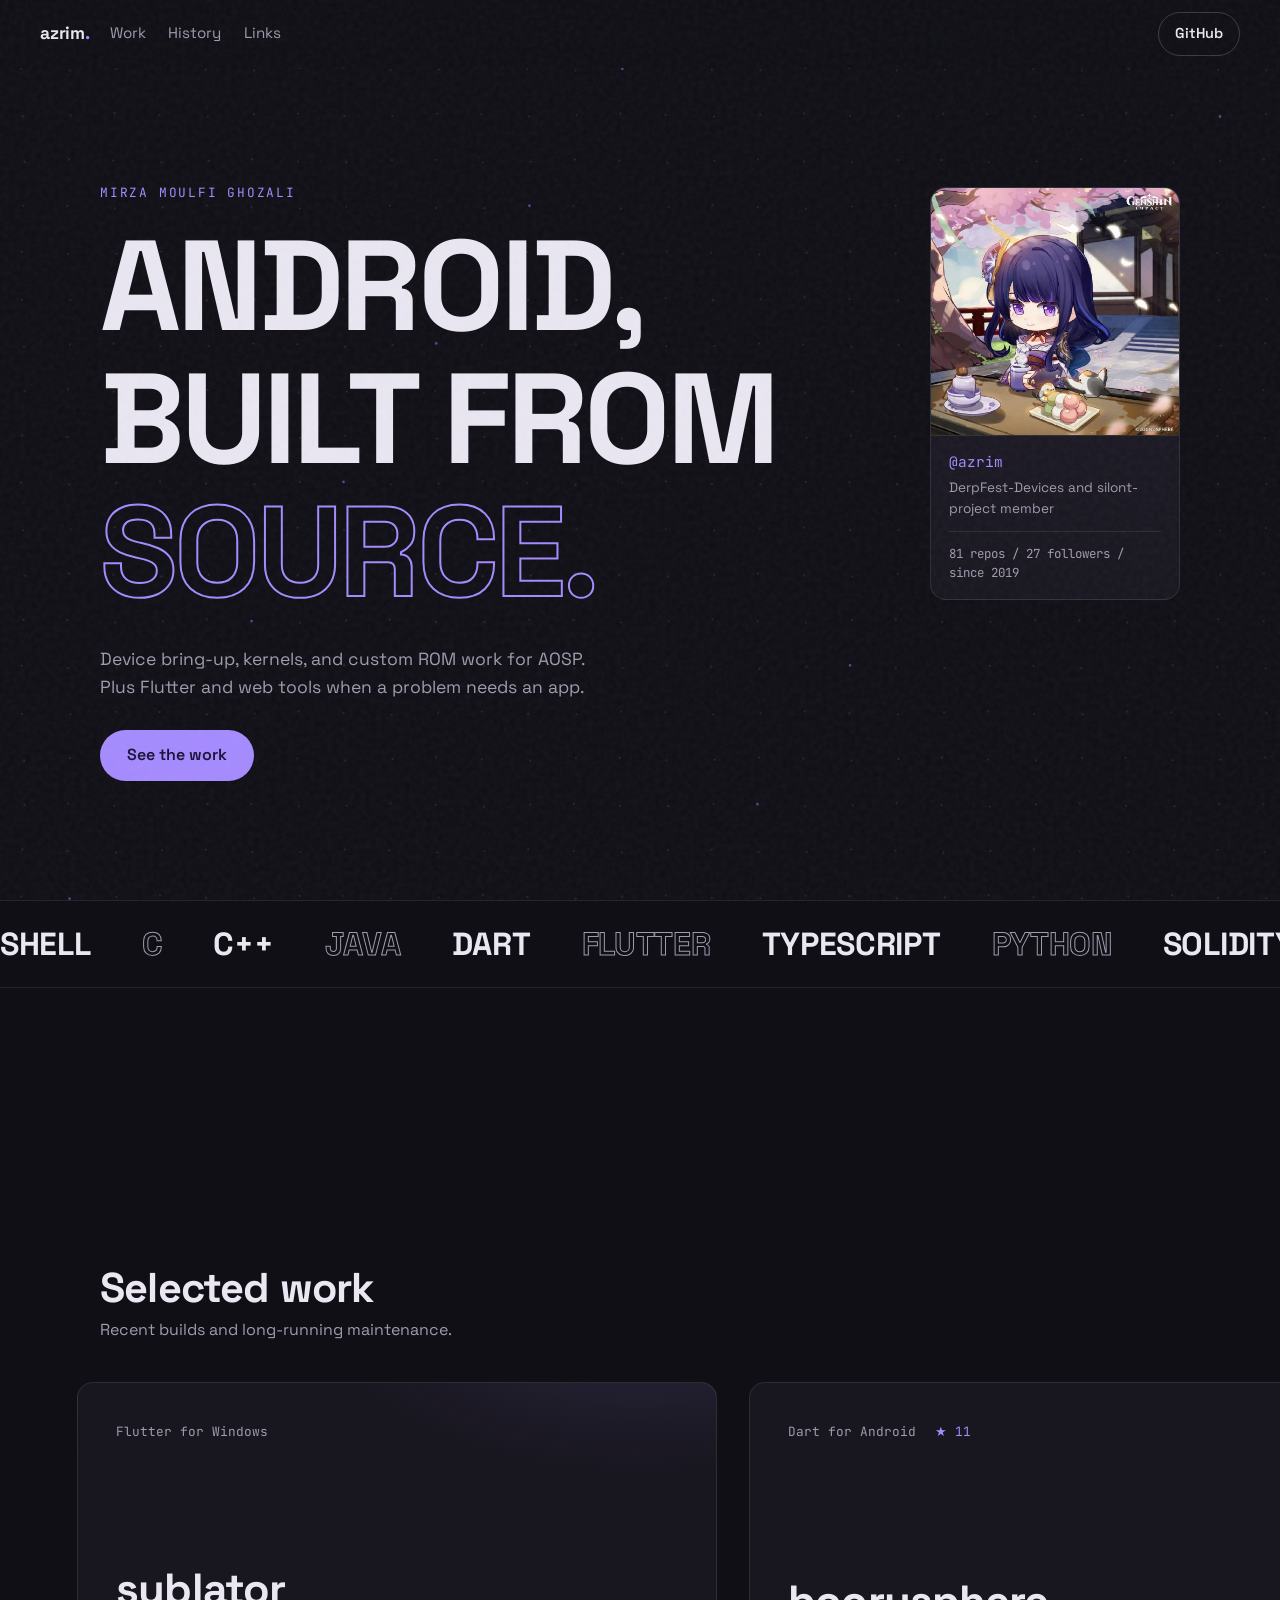
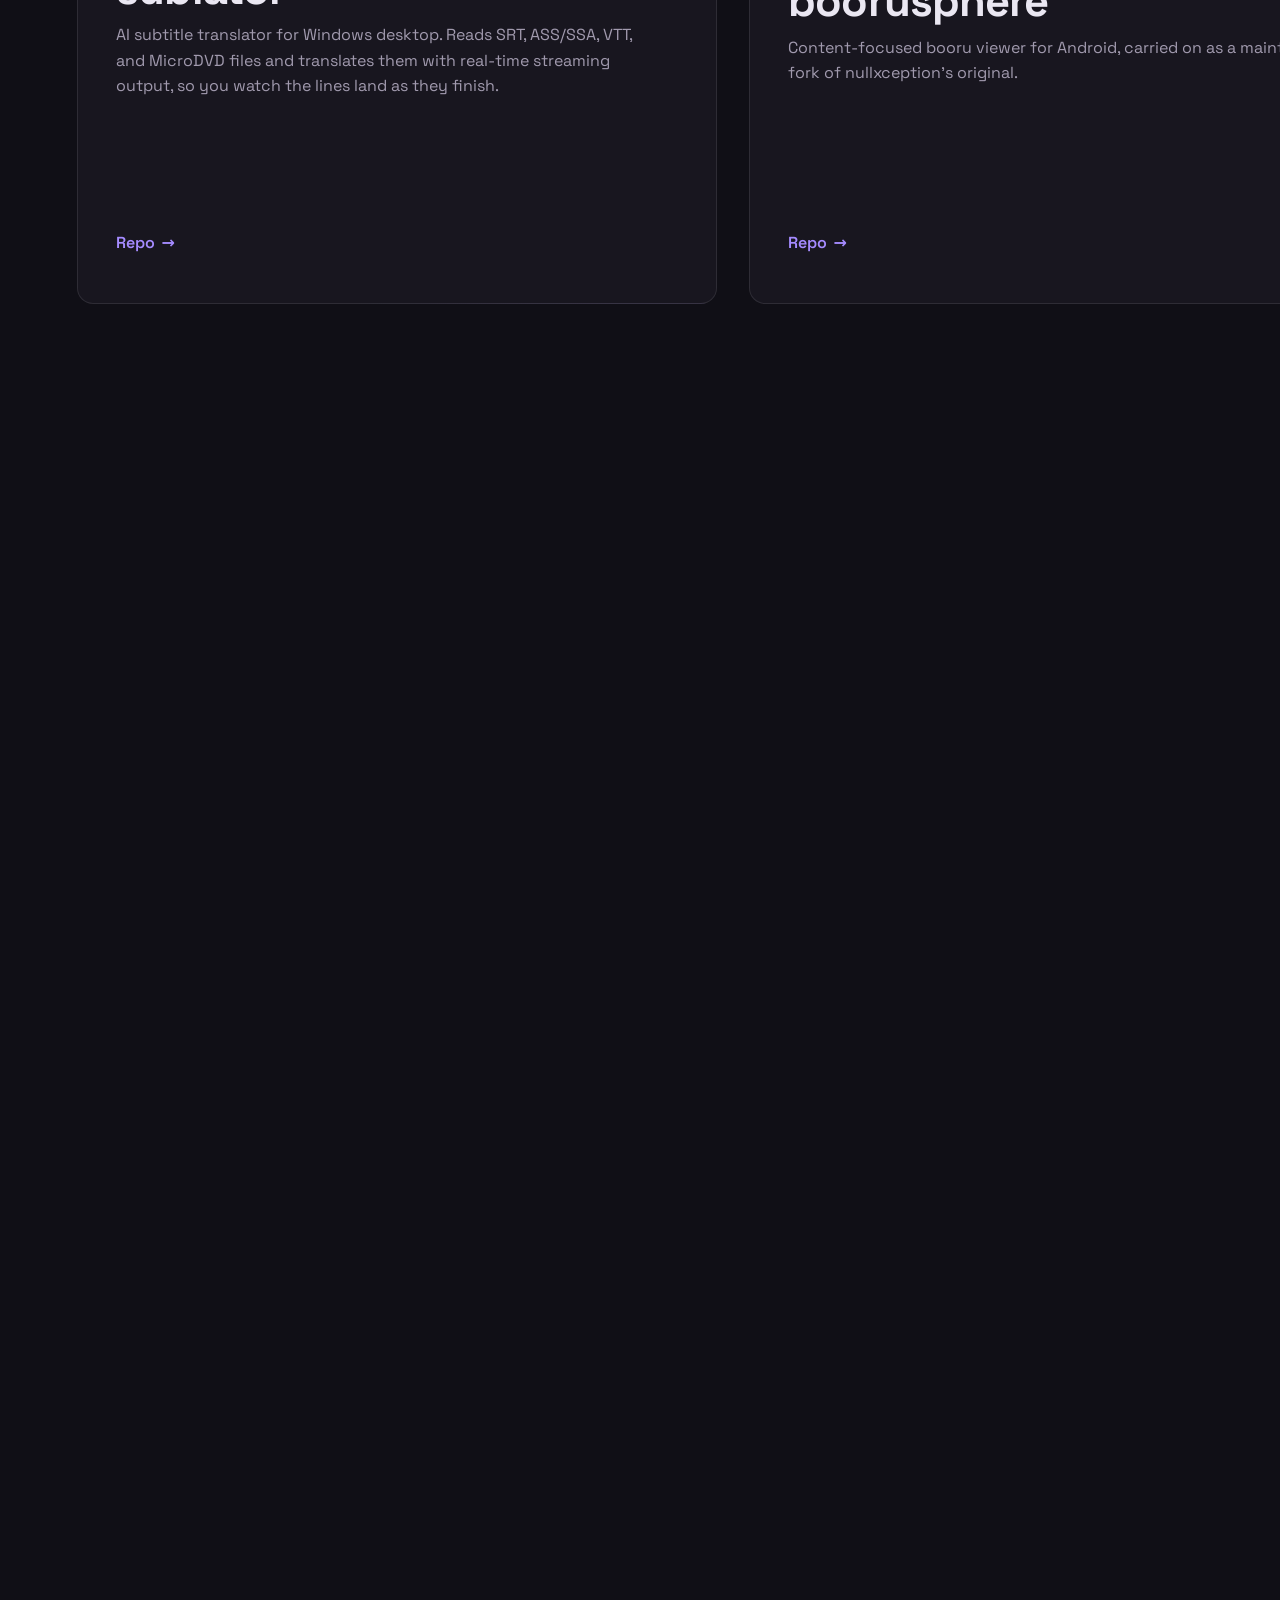
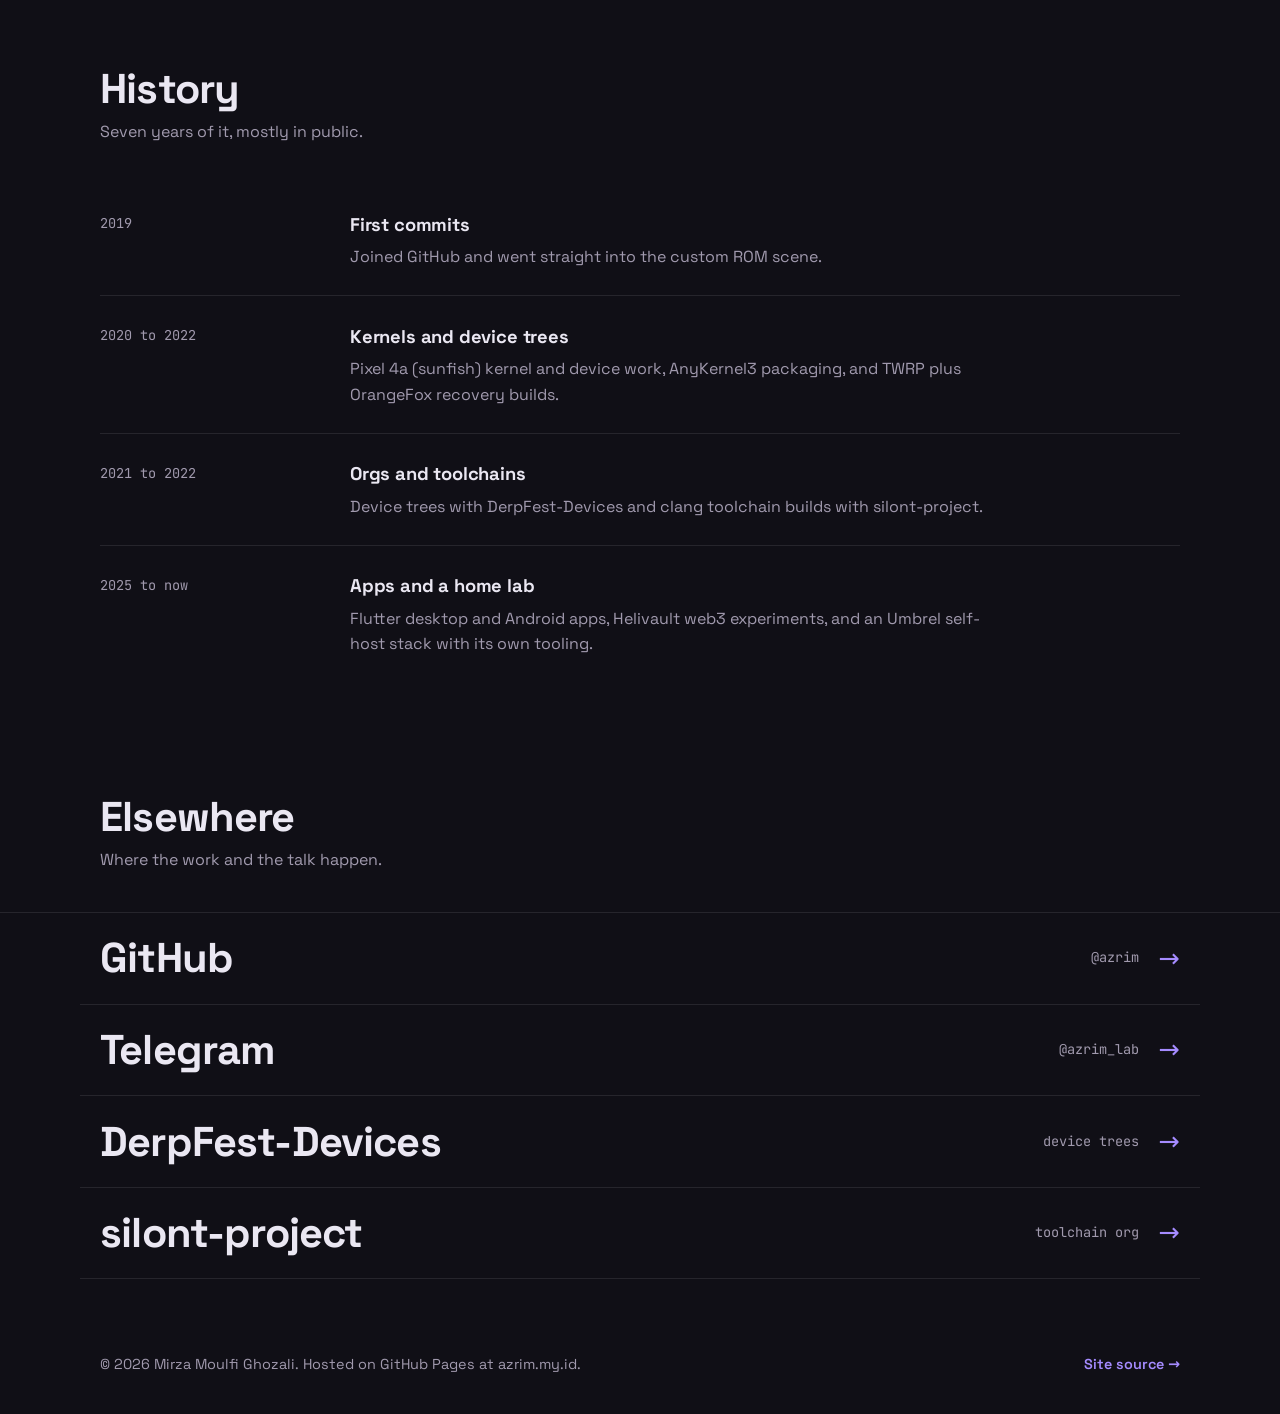
==== commit 427587a5: "v2: agency-style motion system + electric violet theme GSAP pinned horizontal work pan, Lenis smooth" ====
--- a/index.html
+++ b/index.html
@@ -5,7 +5,7 @@
   <meta name="viewport" content="width=device-width, initial-scale=1" />
   <title>azrim - Mirza Moulfi Ghozali</title>
   <meta name="description" content="Mirza Moulfi Ghozali (azrim). Android device bring-up, kernels, and custom ROM work, plus Flutter and web tools." />
-  <meta name="theme-color" content="#141210" />
+  <meta name="theme-color" content="#100f16" />
   <link rel="canonical" href="https://azrim.my.id/" />
   <meta property="og:title" content="azrim - Mirza Moulfi Ghozali" />
   <meta property="og:description" content="Android device bring-up, kernels, and custom ROM work, plus Flutter and web tools." />
@@ -17,6 +17,16 @@
   <link rel="preload" href="fonts/space-grotesk-var.woff2" as="font" type="font/woff2" crossorigin />
   <link rel="preload" href="fonts/jetbrains-mono-var.woff2" as="font" type="font/woff2" crossorigin />
   <link rel="stylesheet" href="styles.css" />
+  <script>
+    // Pre-hide the hero for the intro before first paint; the 2.5s timer
+    // un-hides everything if the animation scripts never arrive.
+    if (!matchMedia("(prefers-reduced-motion: reduce)").matches) {
+      document.documentElement.classList.add("intro");
+      setTimeout(function () {
+        document.documentElement.classList.remove("intro");
+      }, 2500);
+    }
+  </script>
   <script type="application/ld+json">
   {
     "@context": "https://schema.org",
@@ -35,6 +45,9 @@
 <body>
   <a class="skip-link" href="#top">Skip to content</a>
 
+  <div class="curtain" aria-hidden="true"></div>
+  <canvas id="dots" aria-hidden="true"></canvas>
+
   <header class="site-header" id="site-header">
     <a class="wordmark" href="#top" aria-label="azrim, back to top">azrim<span class="wordmark-dot">.</span></a>
     <nav class="nav" aria-label="Primary">
@@ -42,238 +55,227 @@
       <a href="#history">History</a>
       <a href="#links">Links</a>
     </nav>
-    <a class="btn btn-line btn-sm header-cta" href="https://github.com/azrim" target="_blank" rel="noopener noreferrer">GitHub</a>
+    <a class="btn btn-line btn-sm header-cta magnetic" href="https://github.com/azrim" target="_blank" rel="noopener noreferrer">GitHub</a>
   </header>
-
-  <div id="top-sentinel" aria-hidden="true"></div>
 
   <main id="top" tabindex="-1">
     <section class="hero">
-      <div class="hero-copy">
+      <div class="hero-inner">
         <p class="hero-eyebrow">Mirza Moulfi Ghozali</p>
-        <h1>Android, built from&nbsp;source.</h1>
-        <p class="hero-sub">
-          Device bring-up, kernels, and custom ROM work for AOSP. Plus Flutter
-          and web tools when a problem needs an app.
-        </p>
-        <div class="hero-actions">
-          <a class="btn btn-solid" href="#work">See the work</a>
-        </div>
-      </div>
-
-      <aside class="hero-card" aria-label="GitHub profile summary">
-        <img
-          class="hero-avatar"
-          src="assets/avatar.jpg"
-          alt="Portrait of azrim"
-          width="460"
-          height="460"
-          loading="eager"
-          fetchpriority="high"
-        />
-        <div class="hero-card-body">
-          <p class="hero-handle">@azrim</p>
-          <dl class="hero-stats">
-            <div><dt>Public repos</dt><dd>81</dd></div>
-            <div><dt>Followers</dt><dd>27</dd></div>
-            <div><dt>On GitHub since</dt><dd>2019</dd></div>
-          </dl>
-          <p class="hero-orgs">DerpFest-Devices and silont-project member</p>
-        </div>
-      </aside>
-    </section>
-
-    <section id="work" class="section reveal">
-      <div class="section-head">
-        <h2>Selected work</h2>
-        <p>Recent builds and long-running maintenance. The rest lives on GitHub.</p>
-      </div>
-
-      <div class="work-grid">
-        <article class="work-card work-card-featured">
-          <div class="work-card-top">
-            <h3><a href="https://github.com/azrim/sublator" target="_blank" rel="noopener noreferrer">sublator</a></h3>
-            <p class="work-meta">Flutter for Windows</p>
+        <h1 class="hero-title">
+          <span class="hero-mask"><span class="hero-line">Android,</span></span>
+          <span class="hero-mask"><span class="hero-line">built from</span></span>
+          <span class="hero-mask"><span class="hero-line"><em>source.</em></span></span>
+        </h1>
+        <div class="hero-row">
+          <div class="hero-copy">
+            <p class="hero-sub">
+              Device bring-up, kernels, and custom ROM work for AOSP. Plus
+              Flutter and web tools when a problem needs an app.
+            </p>
+            <div class="hero-actions">
+              <a class="btn btn-solid magnetic" href="#work">See the work</a>
+            </div>
           </div>
-          <p class="work-desc">
-            AI subtitle translator for Windows desktop. Reads SRT, ASS/SSA, VTT,
-            and MicroDVD files and translates them with real-time streaming
-            output, so you watch the lines land as they finish.
-          </p>
-          <p class="work-link">Repo <span aria-hidden="true">&rarr;</span></p>
-        </article>
-
-        <article class="work-card work-card-starred">
-          <div class="work-card-top">
-            <h3><a href="https://github.com/azrim/boorusphere" target="_blank" rel="noopener noreferrer">boorusphere</a></h3>
-            <p class="work-meta">Dart for Android</p>
-          </div>
-          <p class="work-desc">
-            Content-focused booru viewer for Android, carried on as a maintained
-            fork of nullxception's original.
-          </p>
-          <p class="work-stars"><span class="star" aria-hidden="true">&#9733;</span> 11 stars</p>
-          <p class="work-link">Repo <span aria-hidden="true">&rarr;</span></p>
-        </article>
-
-        <article class="work-card">
-          <div class="work-card-top">
-            <h3><a href="https://github.com/azrim/email-vault-panel" target="_blank" rel="noopener noreferrer">email-vault-panel</a></h3>
-            <p class="work-meta">Python, self-hosted</p>
-          </div>
-          <p class="work-desc">
-            Alias manager panel for a self-hosted Umbrel email vault. Part of an
-            ongoing home-lab stack.
-          </p>
-          <p class="work-link">Repo <span aria-hidden="true">&rarr;</span></p>
-        </article>
-
-        <article class="work-card">
-          <div class="work-card-top">
-            <h3><a href="https://github.com/azrim/captcha-solver" target="_blank" rel="noopener noreferrer">captcha-solver</a></h3>
-            <p class="work-meta">Fork, self-hosted</p>
-          </div>
-          <p class="work-desc">
-            Local captcha-solving HTTP sidecar built on CloakBrowser. A
-            self-hosted alternative to paid solver APIs.
-          </p>
-          <p class="work-link">Repo <span aria-hidden="true">&rarr;</span></p>
-        </article>
-
-        <article class="work-card">
-          <div class="work-card-top">
-            <h3><a href="https://github.com/azrim/helivault-gate" target="_blank" rel="noopener noreferrer">helivault-gate</a></h3>
-            <p class="work-meta">TypeScript, on-chain</p>
-          </div>
-          <p class="work-desc">
-            Web gate for Helivault experiments, deployed on Vercel with the
-            contracts and bridge tooling in sibling repos.
-          </p>
-          <p class="work-links-row">
-            <span class="work-link">Repo <span aria-hidden="true">&rarr;</span></span>
-            <a class="work-link work-link-live" href="https://helivault-gate.vercel.app" target="_blank" rel="noopener noreferrer" aria-label="helivault-gate live site">Live <span aria-hidden="true">&rarr;</span></a>
-          </p>
-        </article>
-      </div>
-
-      <p class="section-foot">
-        <a class="text-link" href="https://github.com/azrim?tab=repositories" target="_blank" rel="noopener noreferrer">
-          All 81 repositories on GitHub <span aria-hidden="true">&rarr;</span>
-        </a>
-      </p>
-    </section>
-
-    <section id="history" class="section reveal">
-      <div class="section-head">
+          <aside class="hero-card" aria-label="GitHub profile summary">
+            <div class="hero-card-tilt">
+              <img
+                class="hero-avatar"
+                src="assets/avatar.jpg"
+                alt="Portrait of azrim"
+                width="460"
+                height="460"
+                loading="eager"
+                fetchpriority="high"
+              />
+              <div class="hero-card-body">
+                <p class="hero-handle">@azrim</p>
+                <p class="hero-orgs">DerpFest-Devices and silont-project member</p>
+                <p class="hero-card-stats">81 repos / 27 followers / since 2019</p>
+              </div>
+            </div>
+          </aside>
+        </div>
+      </div>
+    </section>
+
+    <div class="marquee" aria-hidden="true">
+      <div class="marquee-track">
+        <span>Shell</span><span class="hollow">C</span><span>C++</span><span class="hollow">Java</span><span>Dart</span><span class="hollow">Flutter</span><span>TypeScript</span><span class="hollow">Python</span><span>Solidity</span><span class="hollow">AOSP</span><span>Kernels</span><span class="hollow">Device trees</span>
+        <span>Shell</span><span class="hollow">C</span><span>C++</span><span class="hollow">Java</span><span>Dart</span><span class="hollow">Flutter</span><span>TypeScript</span><span class="hollow">Python</span><span>Solidity</span><span class="hollow">AOSP</span><span>Kernels</span><span class="hollow">Device trees</span>
+      </div>
+    </div>
+    <p class="visually-hidden">Toolbox: Shell, C, C++, Java, Dart, Flutter, TypeScript, Python, Solidity, AOSP, kernels, device trees.</p>
+
+    <section id="work" class="work">
+      <div class="work-pin">
+        <div class="section-head container reveal">
+          <h2>Selected work</h2>
+          <p>Recent builds and long-running maintenance.</p>
+        </div>
+        <div class="work-track">
+          <article class="panel panel-featured">
+            <p class="panel-meta">Flutter for Windows</p>
+            <h3 class="panel-title">sublator</h3>
+            <p class="panel-desc">
+              AI subtitle translator for Windows desktop. Reads SRT, ASS/SSA,
+              VTT, and MicroDVD files and translates them with real-time
+              streaming output, so you watch the lines land as they finish.
+            </p>
+            <div class="panel-links">
+              <a class="panel-link" href="https://github.com/azrim/sublator" target="_blank" rel="noopener noreferrer">Repo <span aria-hidden="true">&rarr;</span></a>
+            </div>
+          </article>
+
+          <article class="panel">
+            <p class="panel-meta">Dart for Android <span class="panel-stars">&#9733; 11</span></p>
+            <h3 class="panel-title">boorusphere</h3>
+            <p class="panel-desc">
+              Content-focused booru viewer for Android, carried on as a
+              maintained fork of nullxception's original.
+            </p>
+            <div class="panel-links">
+              <a class="panel-link" href="https://github.com/azrim/boorusphere" target="_blank" rel="noopener noreferrer">Repo <span aria-hidden="true">&rarr;</span></a>
+            </div>
+          </article>
+
+          <article class="panel">
+            <p class="panel-meta">Python, self-hosted</p>
+            <h3 class="panel-title">email-vault-panel</h3>
+            <p class="panel-desc">
+              Alias manager panel for a self-hosted Umbrel email vault. Part of
+              an ongoing home-lab stack.
+            </p>
+            <div class="panel-links">
+              <a class="panel-link" href="https://github.com/azrim/email-vault-panel" target="_blank" rel="noopener noreferrer">Repo <span aria-hidden="true">&rarr;</span></a>
+            </div>
+          </article>
+
+          <article class="panel">
+            <p class="panel-meta">Fork, self-hosted</p>
+            <h3 class="panel-title">captcha-solver</h3>
+            <p class="panel-desc">
+              Local captcha-solving HTTP sidecar built on CloakBrowser. A
+              self-hosted alternative to paid solver APIs.
+            </p>
+            <div class="panel-links">
+              <a class="panel-link" href="https://github.com/azrim/captcha-solver" target="_blank" rel="noopener noreferrer">Repo <span aria-hidden="true">&rarr;</span></a>
+            </div>
+          </article>
+
+          <article class="panel">
+            <p class="panel-meta">TypeScript, on-chain <span class="panel-stars">&#9733; 3</span></p>
+            <h3 class="panel-title">helivault-gate</h3>
+            <p class="panel-desc">
+              Web gate for Helivault experiments, deployed on Vercel with the
+              contracts and bridge tooling in sibling repos.
+            </p>
+            <div class="panel-links">
+              <a class="panel-link" href="https://github.com/azrim/helivault-gate" target="_blank" rel="noopener noreferrer">Repo <span aria-hidden="true">&rarr;</span></a>
+              <a class="panel-link" href="https://helivault-gate.vercel.app" target="_blank" rel="noopener noreferrer" aria-label="helivault-gate live site">Live <span aria-hidden="true">&rarr;</span></a>
+            </div>
+          </article>
+
+          <article class="panel panel-more">
+            <h3 class="panel-title panel-title-big">
+              <a href="https://github.com/azrim?tab=repositories" target="_blank" rel="noopener noreferrer">All 81<br />repos <span aria-hidden="true">&rarr;</span></a>
+            </h3>
+            <p class="panel-desc">The full shelf lives on GitHub.</p>
+          </article>
+        </div>
+      </div>
+    </section>
+
+    <section id="history" class="section container">
+      <div class="section-head reveal">
         <h2>History</h2>
         <p>Seven years of it, mostly in public.</p>
       </div>
 
-      <ol class="history-list" role="list">
-        <li class="history-row">
-          <p class="history-era">2019</p>
-          <div>
-            <h3>First commits</h3>
-            <p>Joined GitHub and went straight into the custom ROM scene.</p>
-          </div>
-        </li>
-        <li class="history-row">
-          <p class="history-era">2020 to 2022</p>
-          <div>
-            <h3>Kernels and device trees</h3>
-            <p>
-              Pixel 4a (sunfish) kernel and device work, AnyKernel3 packaging,
-              and TWRP plus OrangeFox recovery builds.
-            </p>
-          </div>
-        </li>
-        <li class="history-row">
-          <p class="history-era">2021 to 2022</p>
-          <div>
-            <h3>Orgs and toolchains</h3>
-            <p>
-              Device trees with DerpFest-Devices and clang toolchain builds
-              with silont-project.
-            </p>
-          </div>
-        </li>
-        <li class="history-row">
-          <p class="history-era">2025 to now</p>
-          <div>
-            <h3>Apps and a home lab</h3>
-            <p>
-              Flutter desktop and Android apps, Helivault web3 experiments, and
-              an Umbrel self-host stack with its own tooling.
-            </p>
-          </div>
-        </li>
-      </ol>
-
-      <div class="toolbox">
-        <h3 class="toolbox-title">Toolbox</h3>
-        <ul class="toolbox-chips" role="list">
-          <li>Shell</li>
-          <li>C / C++</li>
-          <li>Java</li>
-          <li>Dart &amp; Flutter</li>
-          <li>TypeScript</li>
-          <li>Python</li>
-          <li>Solidity</li>
-        </ul>
-      </div>
-    </section>
-
-    <section id="links" class="section reveal">
-      <div class="section-head">
-        <h2>Elsewhere</h2>
-        <p>Where the work and the talk happen.</p>
-      </div>
-
-      <div class="link-grid">
-        <a class="link-card" href="https://github.com/azrim" target="_blank" rel="noopener noreferrer">
-          <span class="link-icon" aria-hidden="true">
-            <svg viewBox="0 0 24 24" width="26" height="26" fill="currentColor" xmlns="http://www.w3.org/2000/svg"><path d="M12 .297c-6.63 0-12 5.373-12 12 0 5.303 3.438 9.8 8.205 11.385.6.113.82-.258.82-.577 0-.285-.01-1.04-.015-2.04-3.338.724-4.042-1.61-4.042-1.61C4.422 18.07 3.633 17.7 3.633 17.7c-1.087-.744.084-.729.084-.729 1.205.084 1.838 1.236 1.838 1.236 1.07 1.835 2.809 1.305 3.495.998.108-.776.417-1.305.76-1.605-2.665-.3-5.466-1.332-5.466-5.93 0-1.31.465-2.38 1.235-3.22-.135-.303-.54-1.523.105-3.176 0 0 1.005-.322 3.3 1.23.96-.267 1.98-.399 3-.405 1.02.006 2.04.138 3 .405 2.28-1.552 3.285-1.23 3.285-1.23.645 1.653.24 2.873.12 3.176.765.84 1.23 1.91 1.23 3.22 0 4.61-2.805 5.625-5.475 5.92.42.36.81 1.096.81 2.22 0 1.606-.015 2.896-.015 3.286 0 .315.21.69.825.57C20.565 22.092 24 17.592 24 12.297c0-6.627-5.373-12-12-12"/></svg>
-          </span>
-          <span class="link-body">
-            <strong>GitHub</strong>
-            <span>@azrim</span>
-          </span>
-        </a>
-
-        <a class="link-card" href="https://t.me/azrim_lab" target="_blank" rel="noopener noreferrer">
-          <span class="link-icon" aria-hidden="true">
-            <svg viewBox="0 0 24 24" width="26" height="26" fill="currentColor" xmlns="http://www.w3.org/2000/svg"><path d="M11.944 0A12 12 0 0 0 0 12a12 12 0 0 0 12 12 12 12 0 0 0 12-12A12 12 0 0 0 12 0a12 12 0 0 0-.056 0zm4.962 7.224c.1-.002.321.023.465.14a.506.506 0 0 1 .171.325c.016.093.036.306.02.472-.18 1.898-.962 6.502-1.36 8.627-.168.9-.499 1.201-.82 1.23-.696.065-1.225-.46-1.9-.902-1.056-.693-1.653-1.124-2.678-1.8-1.185-.78-.417-1.21.258-1.91.177-.184 3.247-2.977 3.307-3.23.007-.032.014-.15-.056-.212s-.174-.041-.249-.024c-.106.024-1.793 1.14-5.061 3.345-.48.33-.913.49-1.302.48-.428-.008-1.252-.241-1.865-.44-.752-.245-1.349-.374-1.297-.789.027-.216.325-.437.893-.663 3.498-1.524 5.83-2.529 6.998-3.014 3.332-1.386 4.025-1.627 4.476-1.635z"/></svg>
-          </span>
-          <span class="link-body">
-            <strong>Telegram</strong>
-            <span>@azrim_lab</span>
-          </span>
-        </a>
-
-        <a class="link-card" href="https://github.com/DerpFest-Devices" target="_blank" rel="noopener noreferrer">
-          <img class="link-avatar" src="assets/derpfest.png" alt="" width="52" height="52" loading="lazy" />
-          <span class="link-body">
-            <strong>DerpFest-Devices</strong>
-            <span>Official device trees</span>
-          </span>
-        </a>
-
-        <a class="link-card" href="https://github.com/silont-project" target="_blank" rel="noopener noreferrer">
-          <img class="link-avatar" src="assets/silont.png" alt="" width="52" height="52" loading="lazy" />
-          <span class="link-body">
-            <strong>silont-project</strong>
-            <span>Kernel toolchain org</span>
-          </span>
+      <div class="timeline">
+        <div class="tl-rail" aria-hidden="true"><div class="tl-line"></div></div>
+        <ol class="history-list" role="list">
+          <li class="history-row reveal">
+            <p class="history-era">2019</p>
+            <div>
+              <h3>First commits</h3>
+              <p>Joined GitHub and went straight into the custom ROM scene.</p>
+            </div>
+          </li>
+          <li class="history-row reveal">
+            <p class="history-era">2020 to 2022</p>
+            <div>
+              <h3>Kernels and device trees</h3>
+              <p>
+                Pixel 4a (sunfish) kernel and device work, AnyKernel3 packaging,
+                and TWRP plus OrangeFox recovery builds.
+              </p>
+            </div>
+          </li>
+          <li class="history-row reveal">
+            <p class="history-era">2021 to 2022</p>
+            <div>
+              <h3>Orgs and toolchains</h3>
+              <p>
+                Device trees with DerpFest-Devices and clang toolchain builds
+                with silont-project.
+              </p>
+            </div>
+          </li>
+          <li class="history-row reveal">
+            <p class="history-era">2025 to now</p>
+            <div>
+              <h3>Apps and a home lab</h3>
+              <p>
+                Flutter desktop and Android apps, Helivault web3 experiments,
+                and an Umbrel self-host stack with its own tooling.
+              </p>
+            </div>
+          </li>
+        </ol>
+      </div>
+    </section>
+
+    <section id="links" class="section links-section">
+      <div class="container">
+        <div class="section-head reveal">
+          <h2>Elsewhere</h2>
+          <p>Where the work and the talk happen.</p>
+        </div>
+      </div>
+      <div class="link-rows">
+        <a class="link-row reveal" href="https://github.com/azrim" target="_blank" rel="noopener noreferrer">
+          <span class="link-name">GitHub</span>
+          <span class="link-handle">@azrim</span>
+          <span class="link-arrow" aria-hidden="true">&rarr;</span>
+        </a>
+        <a class="link-row reveal" href="https://t.me/azrim_lab" target="_blank" rel="noopener noreferrer">
+          <span class="link-name">Telegram</span>
+          <span class="link-handle">@azrim_lab</span>
+          <span class="link-arrow" aria-hidden="true">&rarr;</span>
+        </a>
+        <a class="link-row reveal" href="https://github.com/DerpFest-Devices" target="_blank" rel="noopener noreferrer">
+          <span class="link-name">DerpFest-Devices</span>
+          <span class="link-handle">device trees</span>
+          <span class="link-arrow" aria-hidden="true">&rarr;</span>
+        </a>
+        <a class="link-row reveal" href="https://github.com/silont-project" target="_blank" rel="noopener noreferrer">
+          <span class="link-name">silont-project</span>
+          <span class="link-handle">toolchain org</span>
+          <span class="link-arrow" aria-hidden="true">&rarr;</span>
         </a>
       </div>
     </section>
   </main>
 
-  <footer class="site-footer">
+  <footer class="site-footer container">
     <p>&copy; <span id="year">2026</span> Mirza Moulfi Ghozali. Hosted on GitHub Pages at azrim.my.id.</p>
     <a class="text-link" href="https://github.com/azrim/azrim.github.io" target="_blank" rel="noopener noreferrer">Site source <span aria-hidden="true">&rarr;</span></a>
   </footer>
 
+  <script src="vendor/gsap.min.js"></script>
+  <script src="vendor/ScrollTrigger.min.js"></script>
+  <script src="vendor/lenis.min.js"></script>
   <script src="script.js"></script>
 </body>
 </html>
--- a/styles.css
+++ b/styles.css
@@ -1,6 +1,7 @@
 /* azrim.my.id
    Theme: dark, locked. Warm charcoal base, single amber accent.
-   Radius system: surfaces 16px, interactive controls pill, chips pill. */
+   Radius system: surfaces 16px, interactive controls pill.
+   Z-index scale: canvas 0, content 1, header 40, grain 80, curtain 90, skip-link 100. */
 
 @font-face {
   font-family: "Space Grotesk";
@@ -18,18 +19,18 @@
 }
 
 :root {
-  --bg: #141210;
-  --raise: #1c1916;
-  --raise-2: #23201b;
-  --text: #ece7dd;
-  --muted: #a89f90;
-  --line: rgba(236, 231, 221, 0.10);
-  --line-strong: rgba(236, 231, 221, 0.20);
-  --accent: #e6a13c;
-  --accent-soft: rgba(230, 161, 60, 0.12);
-  --accent-ink: #221503;
+  --bg: #100f16;
+  --raise: #18161f;
+  --raise-2: #1f1c2a;
+  --text: #eae7f2;
+  --muted: #a19aae;
+  --line: rgba(234, 231, 242, 0.10);
+  --line-strong: rgba(234, 231, 242, 0.20);
+  --accent: #a58bff;
+  --accent-soft: rgba(165, 139, 255, 0.12);
+  --accent-ink: #191036;
   --radius: 16px;
-  --max: 1060px;
+  --max: 1120px;
   --font: "Space Grotesk", ui-sans-serif, system-ui, sans-serif;
   --mono: "JetBrains Mono", ui-monospace, monospace;
   --ease: cubic-bezier(0.16, 1, 0.3, 1);
@@ -38,6 +39,9 @@
 * { box-sizing: border-box; }
 
 html { scroll-behavior: smooth; }
+@media (prefers-reduced-motion: reduce) {
+  html { scroll-behavior: auto; }
+}
 
 body {
   margin: 0;
@@ -47,8 +51,9 @@
   line-height: 1.6;
   color: var(--text);
   background:
-    radial-gradient(900px 480px at 12% -8%, rgba(230, 161, 60, 0.09), transparent 60%),
+    radial-gradient(900px 480px at 12% -8%, rgba(165, 139, 255, 0.10), transparent 60%),
     var(--bg);
+  overflow-x: clip;
 }
 
 /* Grain overlay: fixed, non-scrolling, no pointer events */
@@ -63,13 +68,29 @@
 }
 
 img { display: block; max-width: 100%; }
-
 a { color: inherit; text-decoration: none; }
 
 :focus-visible {
   outline: 2px solid var(--accent);
   outline-offset: 3px;
   border-radius: 4px;
+}
+
+.visually-hidden {
+  position: absolute;
+  width: 1px;
+  height: 1px;
+  margin: -1px;
+  padding: 0;
+  overflow: hidden;
+  clip-path: inset(50%);
+  white-space: nowrap;
+}
+
+.container {
+  max-width: var(--max);
+  margin-inline: auto;
+  padding-inline: 1.25rem;
 }
 
 .skip-link {
@@ -85,26 +106,47 @@
 }
 .skip-link:focus-visible { top: 1rem; }
 
+/* Intro curtain: hidden unless JS drives it (script.js reveals then lifts it) */
+.curtain {
+  position: fixed;
+  inset: 0;
+  z-index: 90;
+  background: #0b0a11;
+  display: none;
+}
+
+#dots {
+  position: fixed;
+  inset: 0;
+  z-index: 0;
+  pointer-events: none;
+}
+
+main, .site-footer { position: relative; z-index: 1; }
+
 /* ---------- Header ---------- */
 
 .site-header {
-  position: sticky;
+  position: fixed;
   top: 0;
+  left: 0;
+  right: 0;
   z-index: 40;
   display: flex;
   align-items: center;
   gap: 1.25rem;
   height: 68px;
-  max-width: var(--max);
-  margin: 0 auto;
-  padding: 0 1.25rem;
-  background: rgba(20, 18, 16, 0.72);
+  padding: 0 clamp(1.25rem, 4vw, 2.5rem);
+  background: rgba(16, 15, 22, 0.6);
   backdrop-filter: blur(12px);
   -webkit-backdrop-filter: blur(12px);
   border-bottom: 1px solid transparent;
-  transition: border-color 0.25s var(--ease);
+  transition: transform 0.35s var(--ease), border-color 0.25s var(--ease);
 }
 .site-header.scrolled { border-bottom-color: var(--line); }
+.site-header.hidden { transform: translateY(-100%); }
+/* Never trap keyboard focus in the auto-hidden header */
+.site-header.hidden:focus-within { transform: none; }
 
 .wordmark {
   font-weight: 700;
@@ -132,21 +174,20 @@
   justify-content: center;
   gap: 0.45rem;
   border-radius: 999px;
-  padding: 0.75rem 1.5rem;
+  padding: 0.8rem 1.7rem;
   font-weight: 600;
   font-size: 1rem;
   white-space: nowrap;
-  transition: transform 0.18s var(--ease), background-color 0.18s var(--ease),
-    border-color 0.18s var(--ease), color 0.18s var(--ease);
-}
-.btn:hover { transform: translateY(-1px); }
+  transition: background-color 0.18s var(--ease), border-color 0.18s var(--ease),
+    color 0.18s var(--ease);
+}
 .btn:active { transform: scale(0.98); }
 
 .btn-solid {
   background: var(--accent);
   color: var(--accent-ink);
 }
-.btn-solid:hover { background: #efb055; }
+.btn-solid:hover { background: #b9a3ff; }
 
 .btn-line {
   border: 1px solid var(--line-strong);
@@ -163,41 +204,38 @@
 }
 .text-link:hover { text-decoration: underline; text-underline-offset: 4px; }
 
-/* ---------- Layout ---------- */
-
-main {
-  max-width: var(--max);
-  margin: 0 auto;
-  padding: 0 1.25rem 4.5rem;
-}
-
-.section {
-  padding-top: 5.5rem;
-  scroll-margin-top: 40px;
-}
-
-.section-head { margin-bottom: 2rem; }
+/* ---------- Sections ---------- */
+
+.section { padding-top: 7rem; scroll-margin-top: 40px; }
+
+.section-head { margin-bottom: 2.5rem; }
 .section-head h2 {
   margin: 0 0 0.4rem;
-  font-size: clamp(1.6rem, 3vw, 2rem);
+  font-size: clamp(1.8rem, 3.6vw, 2.6rem);
   letter-spacing: -0.02em;
-  line-height: 1.15;
+  line-height: 1.1;
 }
 .section-head p { margin: 0; color: var(--muted); }
 
-.section-foot { margin: 2rem 0 0; }
-
 /* ---------- Hero ---------- */
 
 .hero {
-  display: grid;
-  gap: 2.5rem;
-  padding: 3.5rem 0 1rem;
+  min-height: 100dvh;
+  display: flex;
   align-items: center;
+  padding: calc(68px + 1.5rem) 0 1.75rem;
+}
+
+.hero-inner {
+  position: relative;
+  width: 100%;
+  max-width: var(--max);
+  margin-inline: auto;
+  padding-inline: 1.25rem;
 }
 
 .hero-eyebrow {
-  margin: 0 0 1rem;
+  margin: 0 0 1.2rem;
   font-family: var(--mono);
   font-size: 0.8rem;
   letter-spacing: 0.14em;
@@ -205,17 +243,47 @@
   color: var(--accent);
 }
 
-.hero h1 {
-  margin: 0;
-  font-size: clamp(2.5rem, 6vw, 4rem);
-  line-height: 1.04;
+.hero-title {
+  margin: 0 0 1.4rem;
+  /* Sized against width and height so the hero always fits one viewport */
+  font-size: min(clamp(3rem, 12.5vw, 8rem), 16vh);
+  line-height: 0.98;
   letter-spacing: -0.03em;
   font-weight: 700;
+  text-transform: uppercase;
+}
+.hero-mask {
+  display: block;
+  overflow: hidden;
+  padding-bottom: 0.06em;
+}
+.hero-line {
+  display: block;
+}
+
+/* Intro pre-hide, stamped on <html> before first paint by the inline head
+   script and overridden by GSAP's inline styles once the timeline runs. */
+html.intro .hero-line { transform: translateY(115%); }
+html.intro .hero-eyebrow,
+html.intro .hero-sub,
+html.intro .hero-actions,
+html.intro .hero-card { opacity: 0; }
+html.intro .curtain { display: block; }
+.hero-title em {
+  font-style: normal;
+  color: transparent;
+  -webkit-text-stroke: 2px var(--accent);
+}
+
+.hero-row {
+  display: grid;
+  gap: 2.5rem;
+  align-items: end;
 }
 
 .hero-sub {
-  margin: 1.25rem 0 1.9rem;
-  max-width: 34rem;
+  margin: 0 0 1.8rem;
+  max-width: 32rem;
   color: var(--muted);
   font-size: 1.1rem;
 }
@@ -223,14 +291,19 @@
 .hero-actions { display: flex; gap: 0.8rem; }
 
 .hero-card {
-  justify-self: center;
-  width: min(100%, 340px);
+  justify-self: start;
+  width: min(60%, 230px);
+}
+.hero-card-tilt {
   border: 1px solid var(--line);
   border-radius: var(--radius);
   background: linear-gradient(180deg, var(--raise-2), var(--raise));
   overflow: hidden;
 }
-
+/* Only promote a layer where the tilt interaction actually runs */
+@media (hover: hover) and (pointer: fine) {
+  .hero-card-tilt { will-change: transform; }
+}
 .hero-avatar {
   width: 100%;
   height: auto;
@@ -238,135 +311,166 @@
   object-fit: cover;
   border-bottom: 1px solid var(--line);
 }
-
-.hero-card-body { padding: 1.1rem 1.25rem 1.25rem; }
-
+.hero-card-body { padding: 0.9rem 1.1rem 1rem; }
 .hero-handle {
-  margin: 0 0 0.9rem;
+  margin: 0 0 0.2rem;
   font-family: var(--mono);
   font-size: 0.9rem;
   color: var(--accent);
 }
-
-.hero-stats {
-  display: grid;
-  grid-template-columns: repeat(3, 1fr);
-  gap: 0.75rem;
-  margin: 0 0 0.9rem;
-}
-.hero-stats div { display: grid; gap: 0.1rem; }
-.hero-stats dd {
-  margin: 0;
-  order: -1;
+.hero-orgs { margin: 0; color: var(--muted); font-size: 0.85rem; }
+
+.hero-card-stats {
+  margin: 0.7rem 0 0;
+  padding-top: 0.7rem;
+  border-top: 1px solid var(--line);
   font-family: var(--mono);
-  font-size: 1.25rem;
-  font-weight: 600;
-}
-.hero-stats dt {
+  font-size: 0.78rem;
   color: var(--muted);
-  font-size: 0.78rem;
-  line-height: 1.35;
-}
-
-.hero-orgs {
-  margin: 0;
-  padding-top: 0.9rem;
+}
+
+/* ---------- Marquee ---------- */
+
+.marquee {
   border-top: 1px solid var(--line);
-  color: var(--muted);
-  font-size: 0.88rem;
-}
-
-/* ---------- Work ---------- */
-
-.work-grid {
+  border-bottom: 1px solid var(--line);
+  padding: 1.1rem 0;
+  overflow: hidden;
+}
+.marquee-track {
+  display: flex;
+  align-items: baseline;
+  gap: 3.2rem;
+  width: max-content;
+  padding-right: 3.2rem;
+}
+.marquee-track span {
+  font-size: clamp(1.3rem, 2.6vw, 2rem);
+  font-weight: 700;
+  text-transform: uppercase;
+  letter-spacing: -0.01em;
+  white-space: nowrap;
+}
+.marquee-track .hollow {
+  color: transparent;
+  -webkit-text-stroke: 1px var(--muted);
+}
+
+@media (prefers-reduced-motion: no-preference) {
+  .marquee-track { animation: marquee 30s linear infinite; }
+  .marquee:hover .marquee-track { animation-play-state: paused; }
+  @keyframes marquee {
+    from { transform: translateX(0); }
+    to { transform: translateX(-50%); }
+  }
+}
+
+/* ---------- Work: vertical stack by default, horizontal pan when enabled ---------- */
+
+.work { padding-top: 7rem; scroll-margin-top: 40px; }
+
+.work-track {
   display: grid;
   gap: 1rem;
-}
-
-.work-card {
+  max-width: var(--max);
+  margin-inline: auto;
+  padding-inline: 1.25rem;
+}
+
+.panel {
   display: flex;
   flex-direction: column;
   border: 1px solid var(--line);
   border-radius: var(--radius);
   background: var(--raise);
-  padding: 1.4rem 1.5rem;
-  position: relative;
-  transition: border-color 0.2s var(--ease), transform 0.2s var(--ease);
-}
-.work-card:hover {
-  border-color: var(--line-strong);
-  transform: translateY(-2px);
-}
-
-.work-card-featured {
+  padding: clamp(1.5rem, 3vw, 2.5rem);
+}
+
+.panel-featured {
   background:
-    radial-gradient(480px 260px at 88% -20%, rgba(230, 161, 60, 0.16), transparent 65%),
+    radial-gradient(520px 300px at 88% -20%, rgba(165, 139, 255, 0.16), transparent 65%),
     var(--raise);
 }
 
-.work-card-starred {
-  background: linear-gradient(180deg, var(--raise-2), var(--raise));
-}
-
-.work-card-top { margin-bottom: 0.7rem; }
-.work-card h3 {
-  margin: 0 0 0.15rem;
-  font-size: 1.15rem;
-  letter-spacing: -0.01em;
-}
-.work-card h3 a::after {
-  content: "";
-  position: absolute;
-  inset: 0;
-}
-.work-card-featured h3 { font-size: 1.35rem; }
-
-.work-meta {
-  margin: 0;
+.panel-meta {
+  margin: 0 0 auto;
   font-family: var(--mono);
-  font-size: 0.78rem;
+  font-size: 0.8rem;
   color: var(--muted);
-}
-
-.work-desc {
-  margin: 0 0 1.1rem;
+  padding-bottom: 1.6rem;
+}
+.panel-stars { color: var(--accent); padding-left: 0.7rem; }
+
+.panel-title {
+  margin: 0 0 0.6rem;
+  font-size: clamp(1.7rem, 3.4vw, 3rem);
+  line-height: 1.05;
+  letter-spacing: -0.02em;
+}
+
+.panel-desc {
+  margin: 0 0 1.4rem;
   color: var(--muted);
-  font-size: 0.97rem;
-  max-width: 46rem;
-}
-
-.work-stars {
-  margin: -0.4rem 0 1.1rem;
-  font-family: var(--mono);
-  font-size: 0.85rem;
-  color: var(--accent);
-}
-.star { font-size: 0.9em; }
-
-.work-link {
-  margin: auto 0 0;
+  font-size: 1rem;
+  max-width: 34rem;
+}
+
+.panel-links { display: flex; gap: 1.6rem; margin-top: auto; }
+.panel-link {
+  display: inline-flex;
+  align-items: center;
+  gap: 0.4rem;
   color: var(--accent);
   font-weight: 600;
-  font-size: 0.92rem;
-}
-.work-link span { display: inline-block; transition: transform 0.2s var(--ease); }
-.work-card:hover .work-link span { transform: translateX(3px); }
-
-.work-links-row {
-  margin: auto 0 0;
+  padding: 0.6rem 0;
+}
+.panel-link span { display: inline-block; transition: transform 0.2s var(--ease); }
+.panel-link:hover span { transform: translateX(4px); }
+
+.panel-more {
+  background: var(--accent-soft);
+  border-color: rgba(165, 139, 255, 0.3);
+  justify-content: center;
+}
+.panel-title-big {
+  font-size: clamp(2.4rem, 6vw, 4.6rem);
+  text-transform: uppercase;
+}
+.panel-title-big a { color: transparent; -webkit-text-stroke: 2px var(--accent); }
+.panel-title-big a:hover { color: var(--accent); -webkit-text-stroke: 0; }
+.panel-more .panel-desc { margin: 1rem 0 0; }
+
+/* Horizontal pan mode (set by script.js on wide, motion-friendly viewports) */
+body.pan-enabled .work-pin {
+  height: 100dvh;
   display: flex;
-  gap: 1.1rem;
-}
-.work-links-row .work-link { margin: 0; }
-.work-link-live {
-  position: relative;
-  z-index: 1;
-  /* Grow the tap target past the card's stretched repo link */
-  padding: 0.75rem 0.6rem;
-  margin: -0.75rem -0.6rem;
-}
-
-/* ---------- History ---------- */
+  flex-direction: column;
+  justify-content: center;
+  overflow: hidden;
+  padding-top: 68px;
+}
+body.pan-enabled .work-pin .section-head { width: 100%; }
+body.pan-enabled .work-track {
+  display: flex;
+  align-items: stretch;
+  gap: 2.5vw;
+  max-width: none;
+  width: max-content;
+  padding-inline: clamp(1.25rem, 6vw, 5rem);
+  /* will-change is toggled by ScrollTrigger only while the pin is active */
+}
+body.pan-enabled .panel {
+  width: min(640px, 66vw);
+  flex: none;
+  min-height: min(58vh, 540px);
+}
+body.pan-enabled .panel-more { width: min(520px, 50vw); }
+
+/* ---------- History timeline ---------- */
+
+.timeline { position: relative; }
+
+.tl-rail { display: none; }
 
 .history-list {
   list-style: none;
@@ -377,7 +481,7 @@
 .history-row {
   display: grid;
   gap: 0.35rem;
-  padding: 1.4rem 0;
+  padding: 1.6rem 0;
 }
 .history-row + .history-row { border-top: 1px solid var(--line); }
 
@@ -390,94 +494,60 @@
 
 .history-row h3 {
   margin: 0 0 0.3rem;
-  font-size: 1.1rem;
+  font-size: 1.15rem;
   letter-spacing: -0.01em;
 }
 .history-row p { margin: 0; color: var(--muted); max-width: 40rem; }
 
-.toolbox {
-  margin-top: 2.2rem;
-  padding: 1.3rem 1.5rem;
-  border: 1px solid var(--line);
-  border-radius: var(--radius);
-  background: var(--raise);
-}
-.toolbox-title {
-  margin: 0 0 0.8rem;
-  font-size: 0.95rem;
-  color: var(--text);
-}
-.toolbox-chips {
-  list-style: none;
-  margin: 0;
-  padding: 0;
-  display: flex;
-  flex-wrap: wrap;
-  gap: 0.5rem;
-}
-.toolbox-chips li {
+/* ---------- Links: big-type rows ---------- */
+
+.links-section { padding-bottom: 3rem; }
+
+.link-rows {
+  margin-top: 0.5rem;
+  border-top: 1px solid var(--line);
+}
+
+.link-row {
+  display: grid;
+  grid-template-columns: 1fr auto auto;
+  align-items: center;
+  gap: 1.25rem;
+  max-width: var(--max);
+  margin-inline: auto;
+  padding: 1.4rem 1.25rem;
+  border-bottom: 1px solid var(--line);
+  transition: background-color 0.25s var(--ease);
+}
+.link-row:hover { background: var(--raise); }
+
+.link-name {
+  font-size: clamp(1.5rem, 4vw, 2.6rem);
+  font-weight: 700;
+  letter-spacing: -0.02em;
+  line-height: 1.1;
+  transition: color 0.25s var(--ease);
+}
+.link-row:hover .link-name { color: var(--accent); }
+
+.link-handle {
   font-family: var(--mono);
-  font-size: 0.82rem;
-  padding: 0.32rem 0.8rem;
-  border-radius: 999px;
-  border: 1px solid var(--line-strong);
-  color: var(--text);
-}
-
-/* ---------- Links ----------
-   Deliberately lighter than the work cards: borderless rows,
-   so the card-grid treatment stays exclusive to Selected work. */
-
-.link-grid {
-  display: grid;
-  gap: 0.4rem;
-}
-
-.link-card {
-  display: flex;
-  align-items: center;
-  gap: 1rem;
-  border-radius: var(--radius);
-  padding: 0.75rem 0.85rem;
-  transition: background-color 0.2s var(--ease);
-}
-.link-card:hover { background: var(--raise); }
-.link-card:hover .link-body strong { color: var(--accent); }
-
-.link-icon {
-  display: grid;
-  place-items: center;
-  width: 52px;
-  height: 52px;
-  flex: none;
-  border-radius: 14px;
-  background: var(--accent-soft);
+  font-size: 0.85rem;
+  color: var(--muted);
+}
+
+.link-arrow {
+  font-size: 1.6rem;
   color: var(--accent);
-}
-
-.link-avatar {
-  width: 52px;
-  height: 52px;
-  flex: none;
-  border-radius: 14px;
-  object-fit: cover;
-}
-
-.link-body { display: grid; gap: 0.05rem; min-width: 0; }
-.link-body strong {
-  font-size: 1rem;
-  letter-spacing: -0.01em;
-  transition: color 0.2s var(--ease);
-}
-.link-body span { color: var(--muted); font-size: 0.88rem; }
+  transition: transform 0.25s var(--ease);
+}
+.link-row:hover .link-arrow { transform: translateX(6px); }
 
 /* ---------- Footer ---------- */
 
 .site-footer {
-  max-width: var(--max);
-  margin: 0 auto;
-  padding: 1.6rem 1.25rem 2.4rem;
-  border-top: 1px solid var(--line);
+  padding-top: 1.6rem;
+  padding-bottom: 2.4rem;
   display: flex;
   flex-wrap: wrap;
   gap: 0.5rem 1.5rem;
@@ -489,65 +559,56 @@
 .site-footer p { margin: 0; }
 .site-footer .text-link { font-size: 0.9rem; }
 
-/* ---------- Motion (opt-in only) ---------- */
-
-@media (prefers-reduced-motion: no-preference) {
-  /* Hidden state only applies once script.js has tagged <html class="js">,
-     so sections stay visible when JavaScript is unavailable. */
-  .js .reveal {
-    opacity: 0;
-    transform: translateY(16px);
-    transition: opacity 0.65s var(--ease), transform 0.65s var(--ease);
+/* Hollow type falls back to solid color where text-stroke is unsupported */
+@supports not (-webkit-text-stroke: 1px black) {
+  .hero-title em { color: var(--accent); -webkit-text-stroke: 0; }
+  .panel-title-big a { color: var(--accent); }
+  .marquee-track .hollow { color: var(--muted); }
+}
+
+/* ---------- Reduced motion ---------- */
+
+@media (prefers-reduced-motion: reduce) {
+  .site-header, .btn, .panel-link span, .link-row, .link-name, .link-arrow {
+    transition: none;
   }
-  .js .reveal.in {
-    opacity: 1;
-    transform: none;
+}
+
+/* ---------- Breakpoints ---------- */
+
+@media (min-width: 640px) {
+  .history-row { grid-template-columns: 170px 1fr; gap: 1.5rem; }
+  .history-era { padding-top: 0.2rem; }
+
+  .timeline { padding-left: 0; }
+  .tl-rail {
+    display: block;
+    position: absolute;
+    left: 190px;
+    top: 12px;
+    bottom: 12px;
+    width: 2px;
   }
-
-  .hero-copy > *,
-  .hero-card {
-    animation: rise 0.7s var(--ease) both;
+  .tl-line {
+    width: 100%;
+    height: 100%;
+    background: linear-gradient(180deg, var(--accent), rgba(165, 139, 255, 0.12));
+    transform-origin: top;
   }
-  .hero-eyebrow { animation-delay: 0.05s; }
-  .hero h1 { animation-delay: 0.12s; }
-  .hero-sub { animation-delay: 0.2s; }
-  .hero-actions { animation-delay: 0.28s; }
-  .hero-card { animation-delay: 0.34s; }
-
-  @keyframes rise {
-    from { opacity: 0; transform: translateY(18px); }
-    to { opacity: 1; transform: none; }
-  }
-}
-
-@media (prefers-reduced-motion: reduce) {
-  html { scroll-behavior: auto; }
-  .btn, .work-card, .link-card, .work-link span { transition: none; }
-}
-
-/* ---------- Breakpoints ---------- */
-
-@media (min-width: 640px) {
-  .link-grid { grid-template-columns: repeat(2, 1fr); }
-  .history-row { grid-template-columns: 150px 1fr; gap: 1.5rem; }
-  .history-era { padding-top: 0.15rem; }
+  .history-row { grid-template-columns: 170px 1fr; padding-left: 0; }
+  .history-row > div { padding-left: 56px; }
 }
 
 @media (min-width: 768px) {
   .nav { display: flex; }
-  .work-grid { grid-template-columns: repeat(2, 1fr); }
-  .work-card-featured { grid-column: span 2; }
 }
 
 @media (min-width: 980px) {
-  .hero {
-    grid-template-columns: 1.15fr 0.72fr;
-    gap: 3rem;
-    padding: 4.5rem 0 1.5rem;
+  .hero-row { display: block; }
+  .hero-card {
+    position: absolute;
+    top: 0.25rem;
+    right: 1.25rem;
+    width: min(250px, 21vw);
   }
-  .hero-card { justify-self: end; }
-
-  .work-grid { grid-template-columns: repeat(3, 1fr); }
-  .work-card-featured { grid-column: span 2; }
-
-}
+}
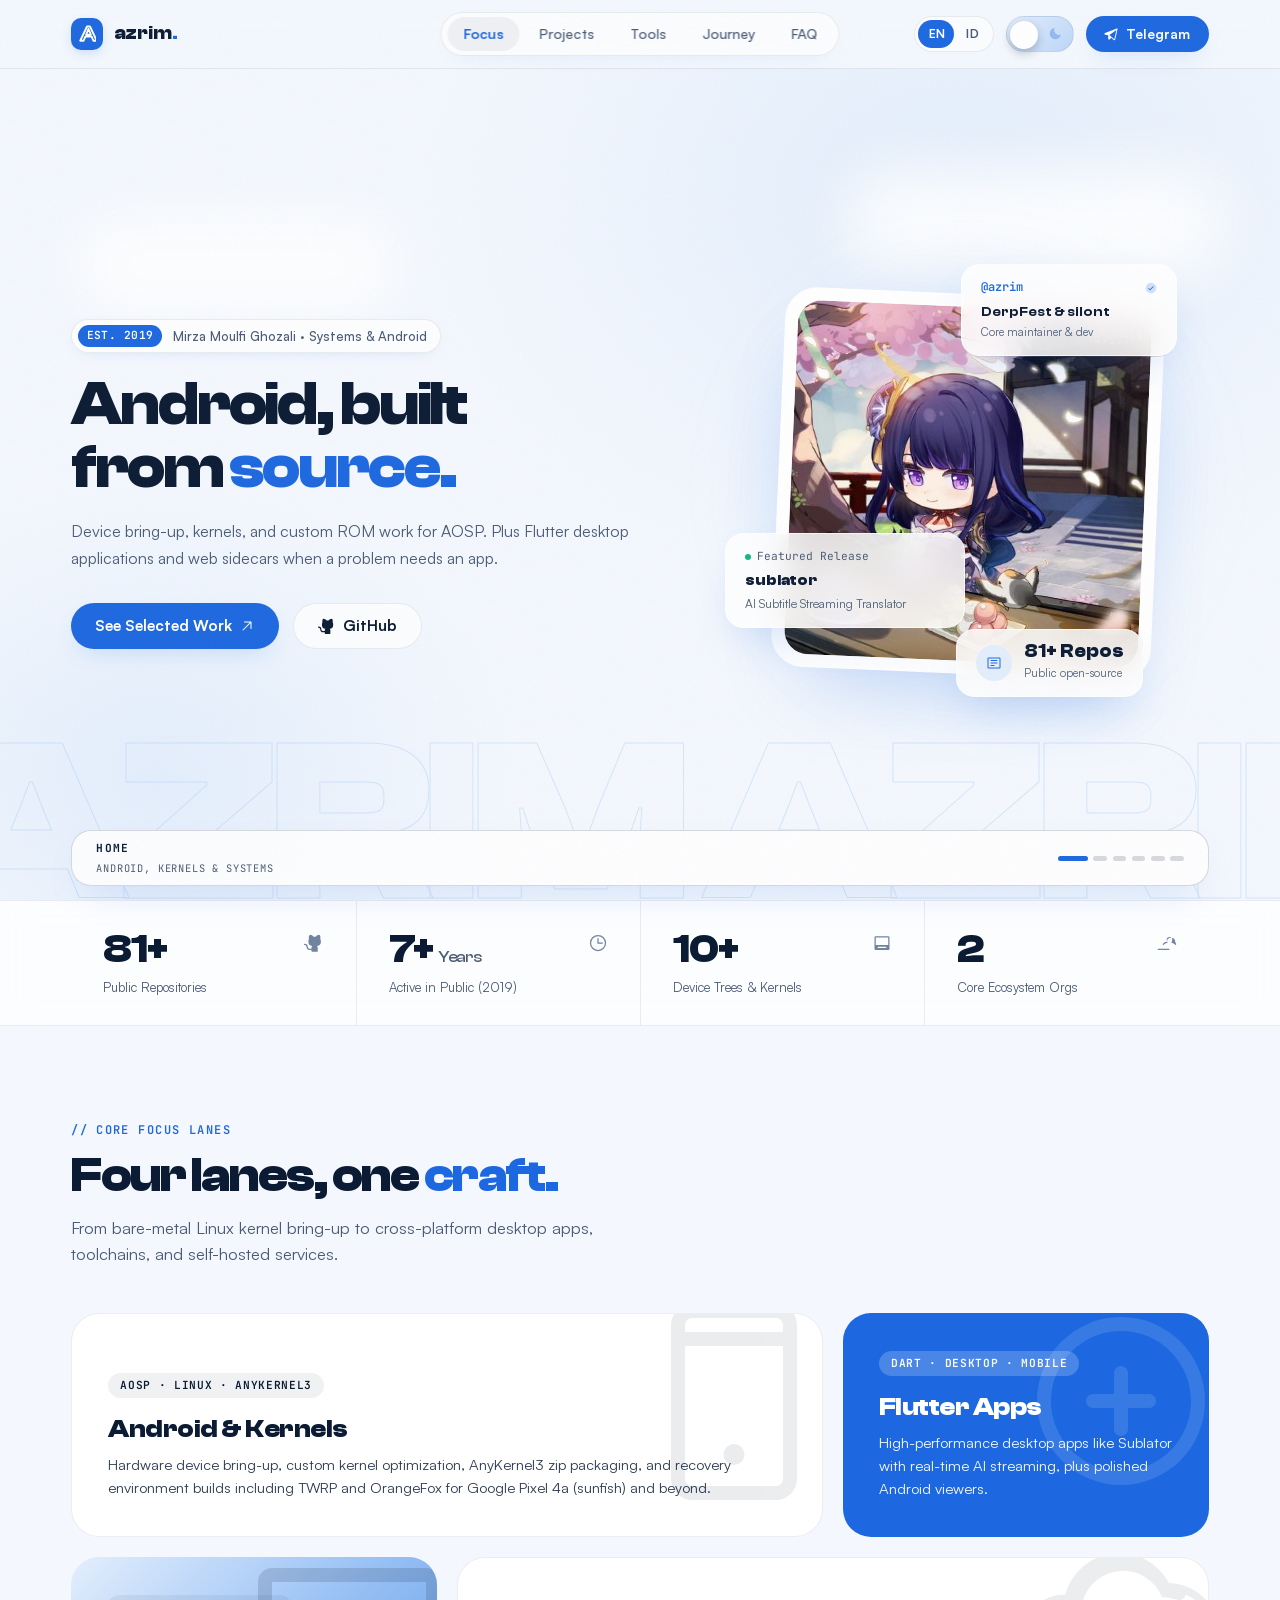
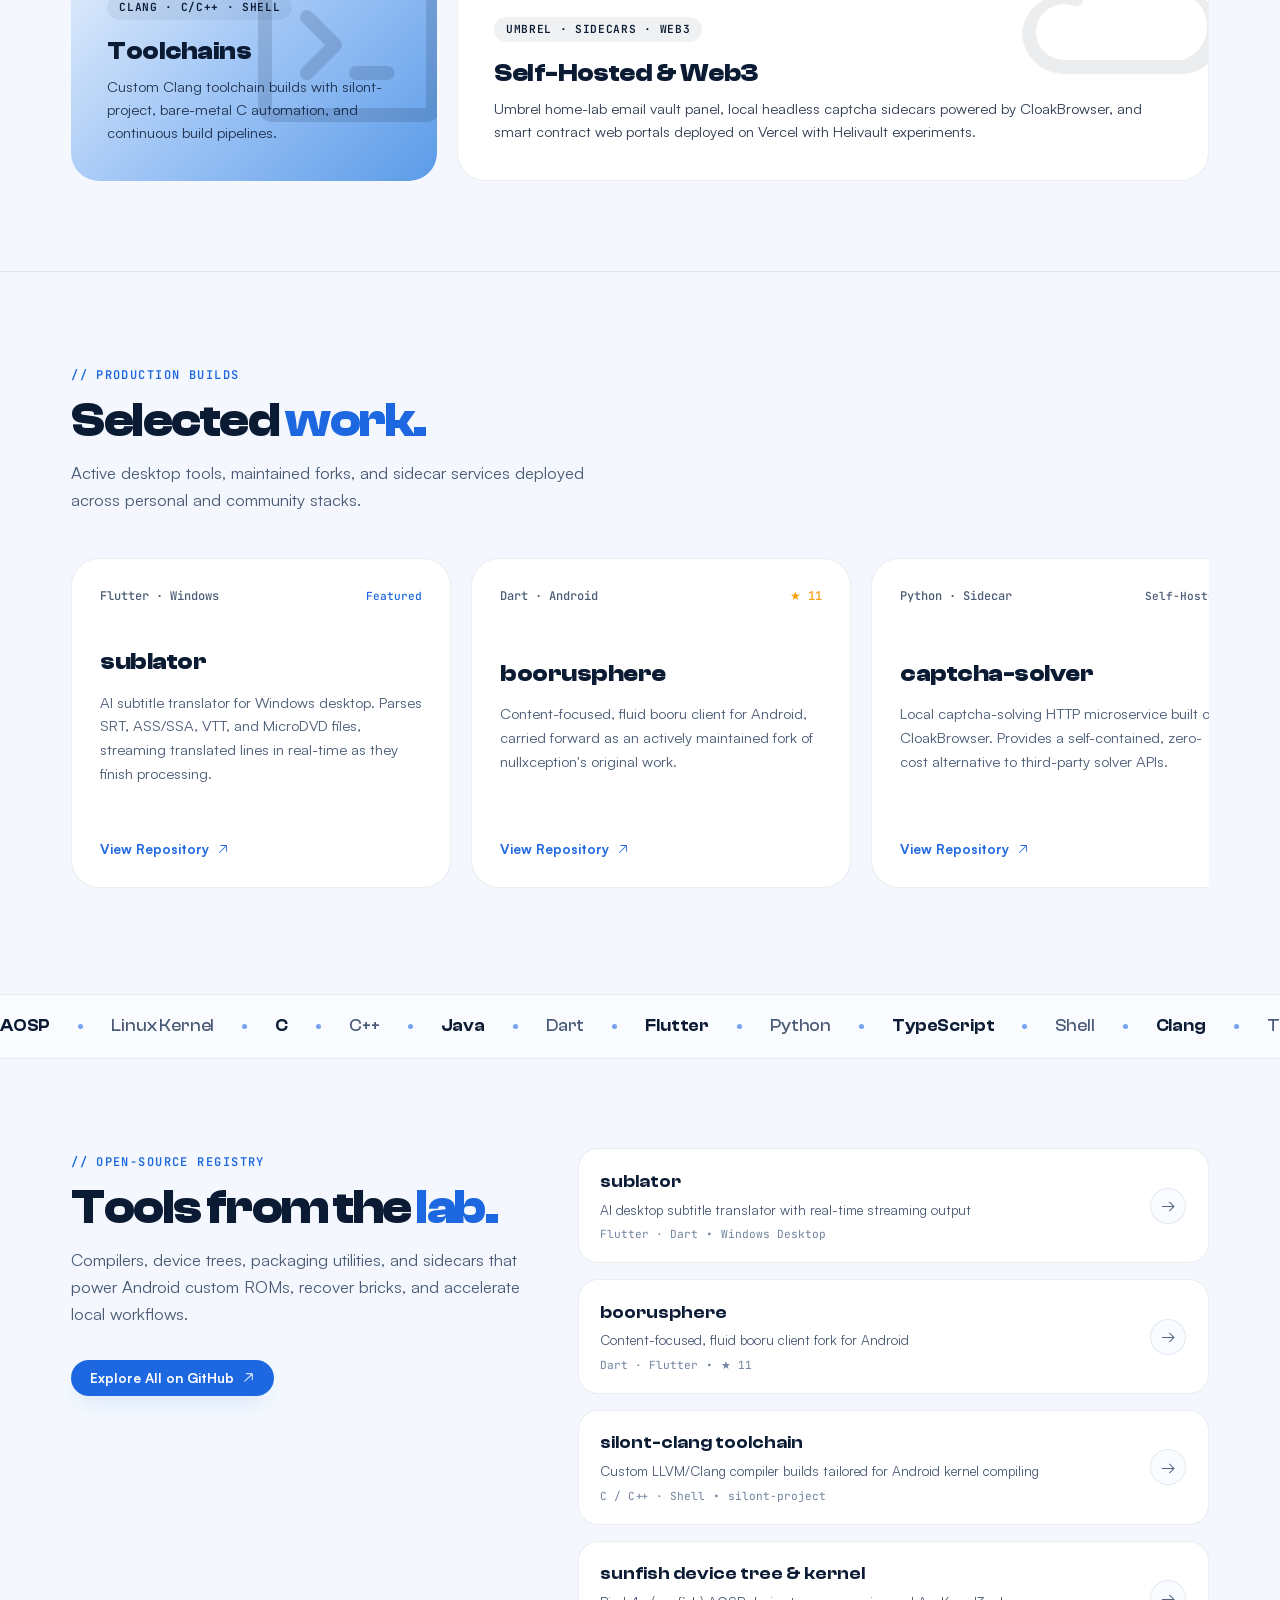
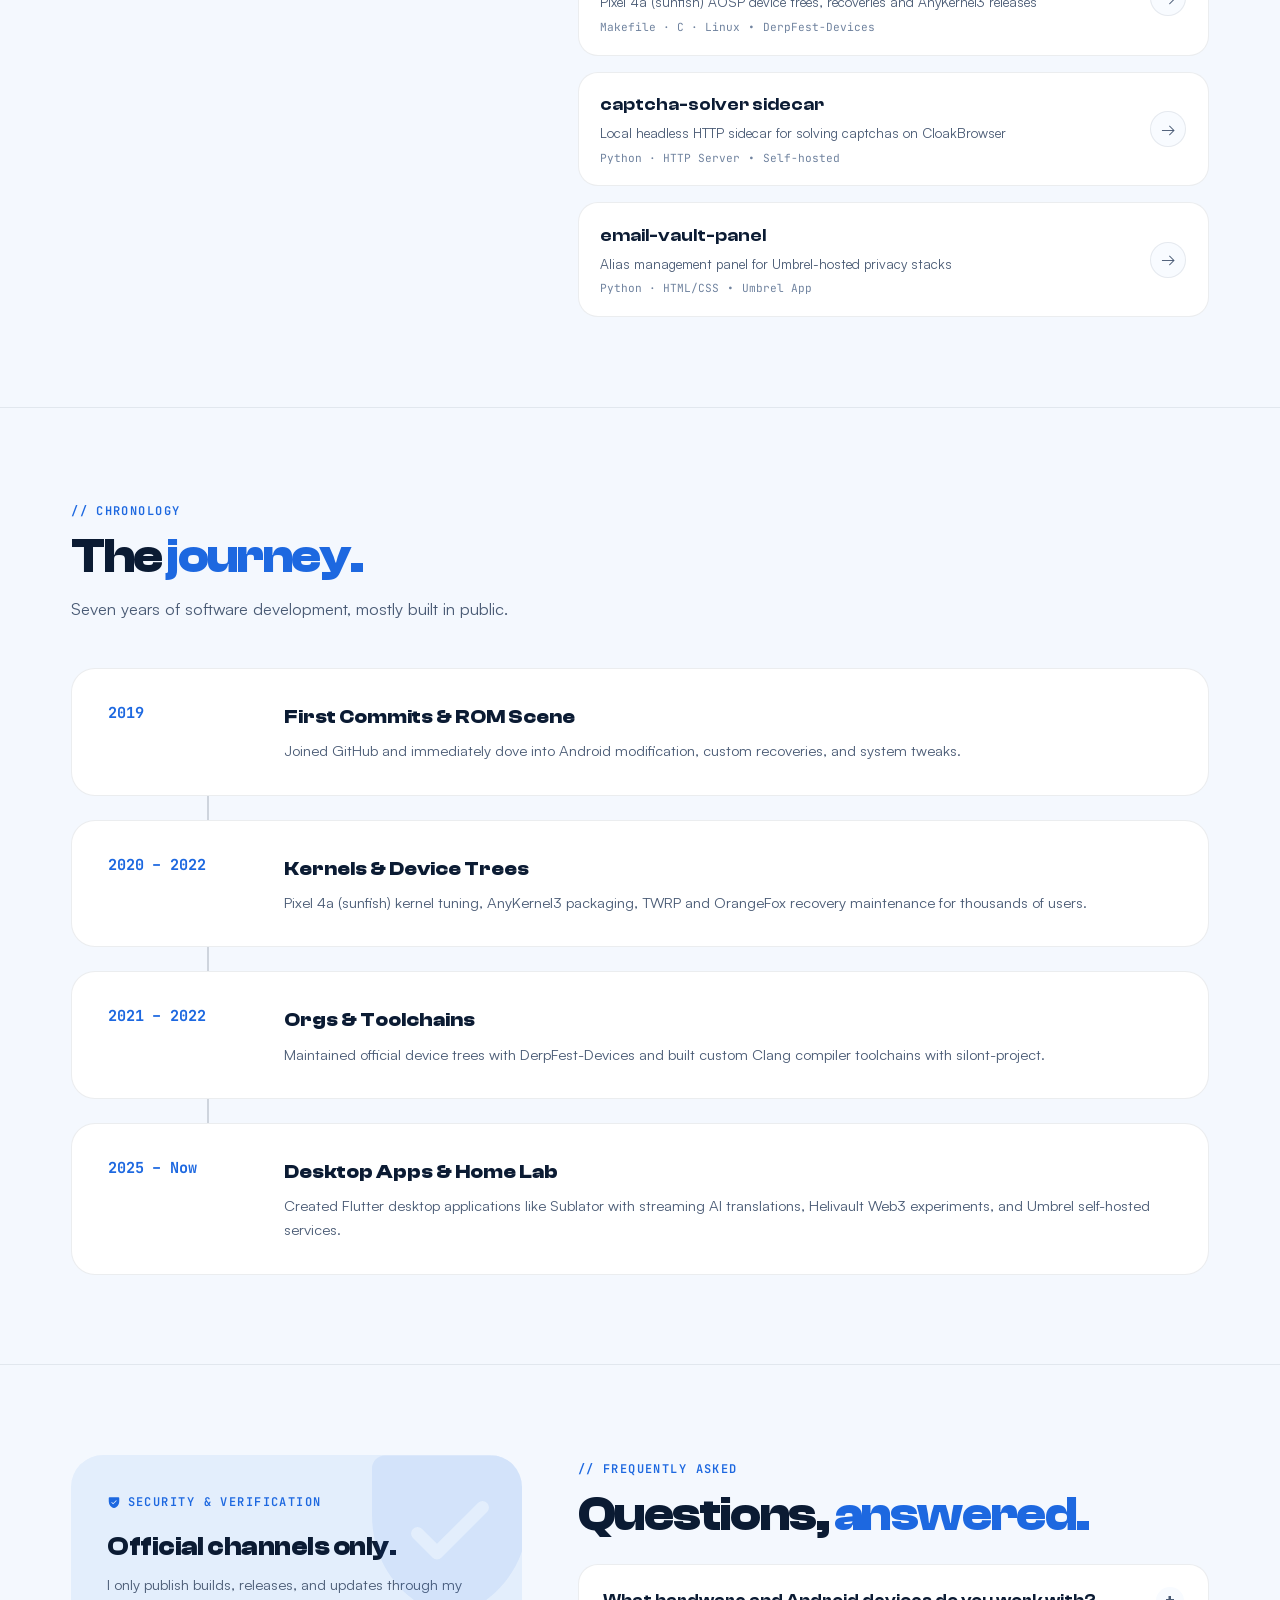
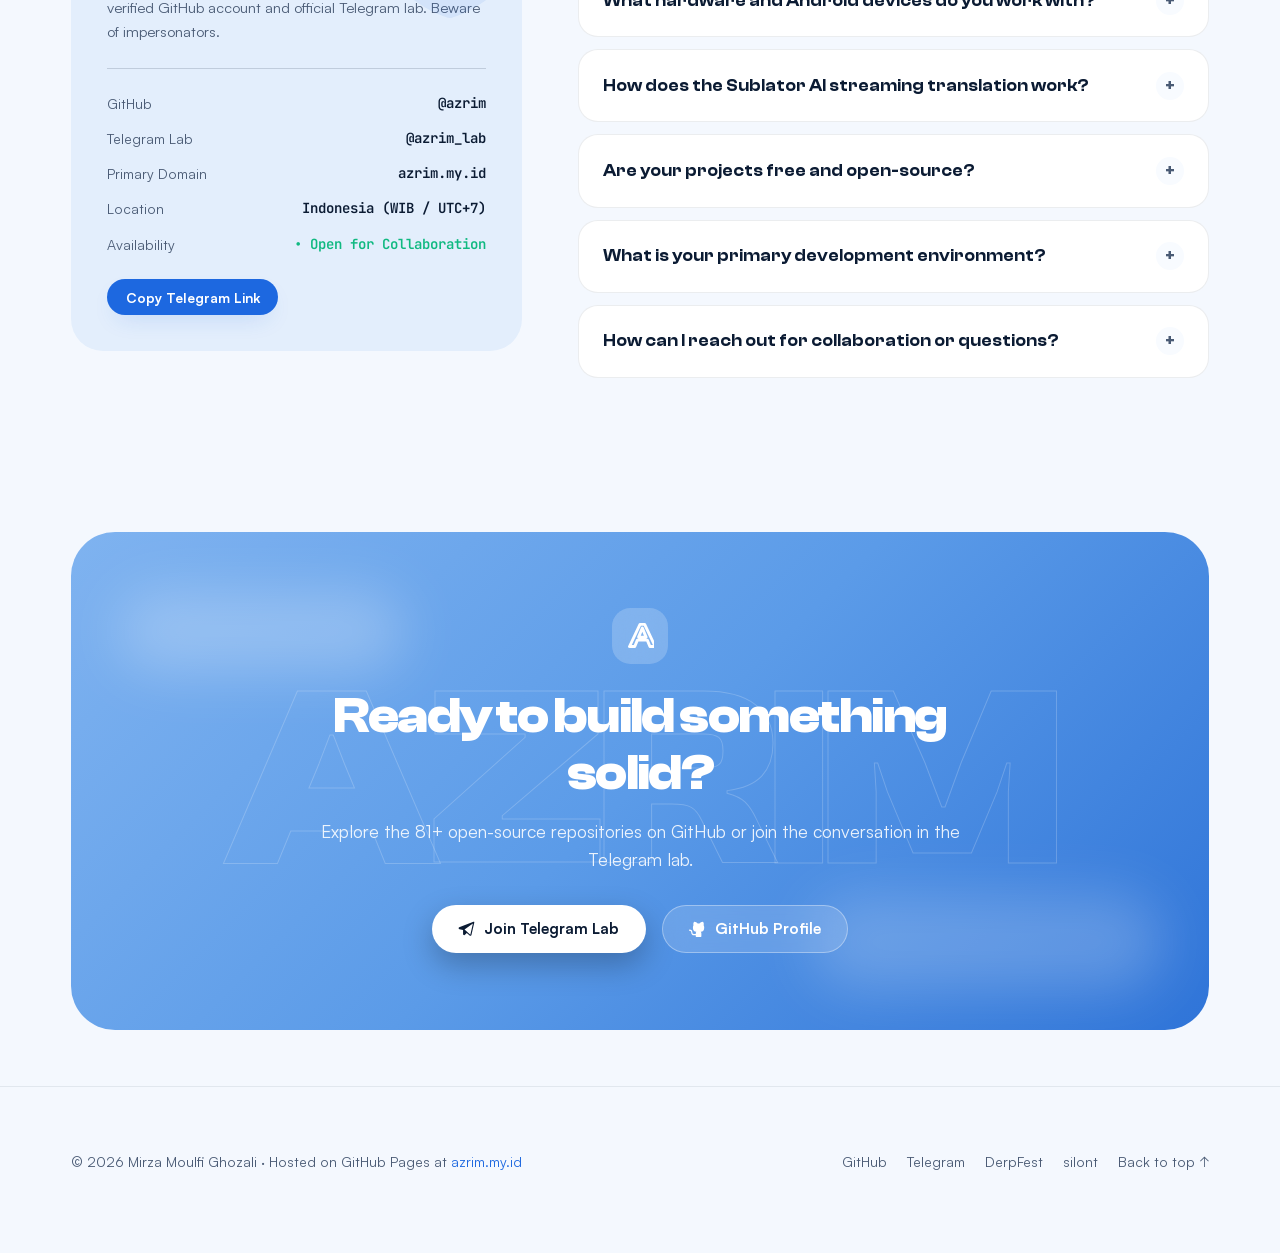
==== commit dd93e55d: "feat: redesign homepage in wingfo.org style with bilingual and dark mode support" ====
--- a/index.html
+++ b/index.html
@@ -1,32 +1,54 @@
 <!DOCTYPE html>
-<html lang="en">
+<html lang="en" data-lang="en">
 <head>
   <meta charset="UTF-8" />
-  <meta name="viewport" content="width=device-width, initial-scale=1" />
-  <title>azrim - Mirza Moulfi Ghozali</title>
-  <meta name="description" content="Mirza Moulfi Ghozali (azrim). Android device bring-up, kernels, and custom ROM work, plus Flutter and web tools." />
-  <meta name="theme-color" content="#100f16" />
+  <meta name="viewport" content="width=device-width, initial-scale=1, viewport-fit=cover" />
+  <title>azrim — Mirza Moulfi Ghozali | Android, Systems & Tooling</title>
+  <meta name="description" content="Personal portfolio and open-source systems of Mirza Moulfi Ghozali (azrim). Android device bring-up, kernels, custom ROM work for AOSP, plus Flutter and web tools." />
+  <meta name="theme-color" content="#f4f8fe" media="(prefers-color-scheme: light)" />
+  <meta name="theme-color" content="#070f1c" media="(prefers-color-scheme: dark)" />
   <link rel="canonical" href="https://azrim.my.id/" />
-  <meta property="og:title" content="azrim - Mirza Moulfi Ghozali" />
-  <meta property="og:description" content="Android device bring-up, kernels, and custom ROM work, plus Flutter and web tools." />
+
+  <!-- Open Graph / Twitter -->
+  <meta property="og:title" content="azrim — Mirza Moulfi Ghozali" />
+  <meta property="og:description" content="Android device bring-up, kernels, and custom ROM work, plus Flutter desktop apps and web tools." />
   <meta property="og:type" content="website" />
   <meta property="og:url" content="https://azrim.my.id/" />
   <meta property="og:image" content="https://azrim.my.id/assets/avatar.jpg" />
-  <meta name="twitter:card" content="summary" />
-  <link rel="icon" href="assets/avatar.jpg" />
-  <link rel="preload" href="fonts/space-grotesk-var.woff2" as="font" type="font/woff2" crossorigin />
+  <meta name="twitter:card" content="summary_large_image" />
+  <meta name="twitter:title" content="azrim — Mirza Moulfi Ghozali" />
+  <meta name="twitter:description" content="Android device bring-up, kernels, and custom ROM work, plus Flutter desktop apps and web tools." />
+  <meta name="twitter:image" content="https://azrim.my.id/assets/avatar.jpg" />
+
+  <link rel="icon" type="image/jpeg" href="assets/avatar.jpg" />
+
+  <!-- Preload Critical Fonts -->
+  <link rel="preload" href="fonts/clash-display-600.woff2" as="font" type="font/woff2" crossorigin />
+  <link rel="preload" href="fonts/satoshi-500.woff2" as="font" type="font/woff2" crossorigin />
   <link rel="preload" href="fonts/jetbrains-mono-var.woff2" as="font" type="font/woff2" crossorigin />
+
   <link rel="stylesheet" href="styles.css" />
+
+  <!-- Pre-render theme check to prevent flash -->
   <script>
-    // Pre-hide the hero for the intro before first paint; the 2.5s timer
-    // un-hides everything if the animation scripts never arrive.
-    if (!matchMedia("(prefers-reduced-motion: reduce)").matches) {
-      document.documentElement.classList.add("intro");
-      setTimeout(function () {
-        document.documentElement.classList.remove("intro");
-      }, 2500);
-    }
+    (function () {
+      try {
+        var theme = localStorage.getItem('azrim-theme');
+        var prefersDark = window.matchMedia('(prefers-color-scheme: dark)').matches;
+        if (theme === 'dark' || (!theme && prefersDark)) {
+          document.documentElement.classList.add('dark');
+        } else {
+          document.documentElement.classList.remove('dark');
+        }
+        var lang = localStorage.getItem('azrim-lang');
+        if (lang === 'id') {
+          document.documentElement.setAttribute('data-lang', 'id');
+        }
+      } catch (e) {}
+    })();
   </script>
+
+  <!-- Schema.org Person JSON-LD -->
   <script type="application/ld+json">
   {
     "@context": "https://schema.org",
@@ -38,244 +60,1176 @@
     "sameAs": [
       "https://github.com/azrim",
       "https://t.me/azrim_lab"
-    ]
+    ],
+    "jobTitle": "Android & Systems Software Engineer"
   }
   </script>
 </head>
 <body>
-  <a class="skip-link" href="#top">Skip to content</a>
-
-  <div class="curtain" aria-hidden="true"></div>
-  <canvas id="dots" aria-hidden="true"></canvas>
-
+  <!-- Grain Overlay -->
+  <div class="grain" aria-hidden="true"></div>
+
+  <!-- Header -->
   <header class="site-header" id="site-header">
-    <a class="wordmark" href="#top" aria-label="azrim, back to top">azrim<span class="wordmark-dot">.</span></a>
-    <nav class="nav" aria-label="Primary">
-      <a href="#work">Work</a>
-      <a href="#history">History</a>
-      <a href="#links">Links</a>
-    </nav>
-    <a class="btn btn-line btn-sm header-cta magnetic" href="https://github.com/azrim" target="_blank" rel="noopener noreferrer">GitHub</a>
+    <div class="wrap header-inner">
+      <a class="wordmark" href="#top" aria-label="azrim, back to top">
+        <span class="wordmark-logo">
+          <!-- Geometric aerodynamic "A" mark -->
+          <svg width="18" height="18" viewBox="0 0 24 24" fill="none" stroke="currentColor" stroke-width="2.5" stroke-linecap="round" stroke-linejoin="round">
+            <path d="M12 2L3 21h4.5l2.25-5.5h8.5L20.5 21H25L16 2zM10.8 13L14 5.2l3.2 7.8z" />
+          </svg>
+        </span>
+        <span>azrim<span style="color: var(--accent);">.</span></span>
+      </a>
+
+      <!-- Center Pill Navigation -->
+      <nav class="nav-pill" aria-label="Primary Navigation">
+        <a class="nav-pill-link active" href="#focus">
+          <span class="l-en">Focus</span>
+          <span class="l-id">Fokus</span>
+        </a>
+        <a class="nav-pill-link" href="#projects">
+          <span class="l-en">Projects</span>
+          <span class="l-id">Proyek</span>
+        </a>
+        <a class="nav-pill-link" href="#tools">
+          <span class="l-en">Tools</span>
+          <span class="l-id">Tools</span>
+        </a>
+        <a class="nav-pill-link" href="#journey">
+          <span class="l-en">Journey</span>
+          <span class="l-id">Riwayat</span>
+        </a>
+        <a class="nav-pill-link" href="#faq">
+          <span class="l-en">FAQ</span>
+          <span class="l-id">FAQ</span>
+        </a>
+      </nav>
+
+      <!-- Header Controls: Language, Theme & Action -->
+      <div class="header-actions">
+        <!-- Language Switch -->
+        <div class="lang-toggle" role="group" aria-label="Language selector">
+          <span class="lang-thumb" aria-hidden="true"></span>
+          <button type="button" class="lang-btn active" data-lang-choice="en" aria-pressed="true">EN</button>
+          <button type="button" class="lang-btn" data-lang-choice="id" aria-pressed="false">ID</button>
+        </div>
+
+        <!-- Theme Toggle -->
+        <button type="button" class="theme-switch" id="theme-toggle" role="switch" aria-checked="false" aria-label="Toggle dark mode">
+          <svg class="theme-icon-sun" width="14" height="14" viewBox="0 0 256 256" fill="currentColor">
+            <path d="M120,40V16a8,8,0,0,1,16,0V40a8,8,0,0,1-16,0Zm8,24a64,64,0,1,0,64,64A64.07,64.07,0,0,0,128,64ZM58.34,69.66A8,8,0,0,0,69.66,58.34l-16-16A8,8,0,0,0,42.34,53.66Zm0,116.68-16,16a8,8,0,0,0,11.32,11.32l16-16a8,8,0,0,0-11.32-11.32ZM192,72a8,8,0,0,0,5.66-2.34l16-16a8,8,0,0,0-11.32-11.32l-16,16A8,8,0,0,0,192,72Zm5.66,114.34a8,8,0,0,0-11.32,11.32l16,16a8,8,0,0,0,11.32-11.32ZM48,128a8,8,0,0,0-8-8H16a8,8,0,0,0,0,16H40A8,8,0,0,0,48,128Zm80,80a8,8,0,0,0-8,8v24a8,8,0,0,0,16,0V216A8,8,0,0,0,128,208Zm112-88H216a8,8,0,0,0,0,16h24a8,8,0,0,0,0-16Z"/>
+          </svg>
+          <svg class="theme-icon-moon" width="14" height="14" viewBox="0 0 256 256" fill="currentColor">
+            <path d="M235.54,150.21a104.84,104.84,0,0,1-37,52.91A104,104,0,0,1,32,120,103.09,103.09,0,0,1,52.88,57.48a104.84,104.84,0,0,1,52.91-37,8,8,0,0,1,10,10,88.08,88.08,0,0,0,109.8,109.8,8,8,0,0,1,10,10Z"/>
+          </svg>
+          <span class="theme-thumb" aria-hidden="true"></span>
+        </button>
+
+        <!-- CTA Button -->
+        <a class="btn-pill" href="https://t.me/azrim_lab" target="_blank" rel="noopener noreferrer">
+          <svg width="15" height="15" viewBox="0 0 256 256" fill="currentColor">
+            <path d="M228.88,26.19a9,9,0,0,0-9.16-1.57L17.06,103.93a14.22,14.22,0,0,0,2.43,27.21L72,141.45V200a15.92,15.92,0,0,0,10,14.83,15.91,15.91,0,0,0,17.51-3.73l25.32-26.26L165,220a15.88,15.88,0,0,0,10.51,4,16.3,16.3,0,0,0,5-.79,15.85,15.85,0,0,0,10.67-11.63L231.77,35A9,9,0,0,0,228.88,26.19ZM175.53,208,92.85,135.5l119-85.29Z"/>
+          </svg>
+          <span class="l-en">Telegram</span>
+          <span class="l-id">Telegram</span>
+        </a>
+
+        <!-- Mobile Menu Toggle -->
+        <button type="button" class="menu-btn" id="menu-toggle" aria-label="Open mobile menu">
+          <svg width="18" height="18" viewBox="0 0 256 256" fill="currentColor">
+            <path d="M224,128a8,8,0,0,1-8,8H40a8,8,0,0,1,0-16H216A8,8,0,0,1,224,128ZM40,72H216a8,8,0,0,0,0-16H40a8,8,0,0,0,0,16ZM216,184H40a8,8,0,0,0,0,16H216a8,8,0,0,0,0-16Z"/>
+          </svg>
+        </button>
+      </div>
+    </div>
   </header>
 
-  <main id="top" tabindex="-1">
-    <section class="hero">
-      <div class="hero-inner">
-        <p class="hero-eyebrow">Mirza Moulfi Ghozali</p>
-        <h1 class="hero-title">
-          <span class="hero-mask"><span class="hero-line">Android,</span></span>
-          <span class="hero-mask"><span class="hero-line">built from</span></span>
-          <span class="hero-mask"><span class="hero-line"><em>source.</em></span></span>
-        </h1>
-        <div class="hero-row">
-          <div class="hero-copy">
-            <p class="hero-sub">
+  <!-- Mobile Drawer -->
+  <aside class="mobile-drawer" id="mobile-drawer" aria-hidden="true">
+    <div class="mobile-drawer-header">
+      <span class="wordmark">
+        <span class="wordmark-logo">
+          <svg width="18" height="18" viewBox="0 0 24 24" fill="none" stroke="currentColor" stroke-width="2.5" stroke-linecap="round" stroke-linejoin="round">
+            <path d="M12 2L3 21h4.5l2.25-5.5h8.5L20.5 21H25L16 2zM10.8 13L14 5.2l3.2 7.8z" />
+          </svg>
+        </span>
+        <span>azrim<span style="color: var(--accent);">.</span></span>
+      </span>
+      <button type="button" class="menu-btn" id="menu-close" aria-label="Close mobile menu">
+        <svg width="18" height="18" viewBox="0 0 256 256" fill="currentColor">
+          <path d="M205.66,194.34a8,8,0,0,1-11.32,11.32L128,139.31,61.66,205.66a8,8,0,0,1-11.32-11.32L116.69,128,50.34,61.66A8,8,0,0,1,61.66,50.34L128,116.69l66.34-66.35a8,8,0,0,1,11.32,11.32L139.31,128Z"/>
+        </svg>
+      </button>
+    </div>
+
+    <div class="mobile-drawer-links">
+      <a class="mobile-drawer-link" href="#focus">
+        <span class="l-en">Focus</span>
+        <span class="l-id">Fokus</span>
+      </a>
+      <a class="mobile-drawer-link" href="#projects">
+        <span class="l-en">Projects</span>
+        <span class="l-id">Proyek</span>
+      </a>
+      <a class="mobile-drawer-link" href="#tools">
+        <span class="l-en">Tools</span>
+        <span class="l-id">Tools</span>
+      </a>
+      <a class="mobile-drawer-link" href="#journey">
+        <span class="l-en">Journey</span>
+        <span class="l-id">Riwayat</span>
+      </a>
+      <a class="mobile-drawer-link" href="#faq">
+        <span class="l-en">FAQ</span>
+        <span class="l-id">FAQ</span>
+      </a>
+    </div>
+
+    <div class="mobile-drawer-footer">
+      <!-- Language switch on mobile -->
+      <div class="lang-toggle" role="group" aria-label="Mobile language selector">
+        <span class="lang-thumb" aria-hidden="true"></span>
+        <button type="button" class="lang-btn active" data-lang-choice="en" aria-pressed="true">EN</button>
+        <button type="button" class="lang-btn" data-lang-choice="id" aria-pressed="false">ID</button>
+      </div>
+
+      <!-- Theme switch on mobile -->
+      <button type="button" class="theme-switch" id="theme-toggle-mobile" role="switch" aria-checked="false" aria-label="Toggle dark mode">
+        <svg class="theme-icon-sun" width="14" height="14" viewBox="0 0 256 256" fill="currentColor">
+          <path d="M120,40V16a8,8,0,0,1,16,0V40a8,8,0,0,1-16,0Zm8,24a64,64,0,1,0,64,64A64.07,64.07,0,0,0,128,64ZM58.34,69.66A8,8,0,0,0,69.66,58.34l-16-16A8,8,0,0,0,42.34,53.66Zm0,116.68-16,16a8,8,0,0,0,11.32,11.32l16-16a8,8,0,0,0-11.32-11.32ZM192,72a8,8,0,0,0,5.66-2.34l16-16a8,8,0,0,0-11.32-11.32l-16,16A8,8,0,0,0,192,72Zm5.66,114.34a8,8,0,0,0-11.32,11.32l16,16a8,8,0,0,0,11.32-11.32ZM48,128a8,8,0,0,0-8-8H16a8,8,0,0,0,0,16H40A8,8,0,0,0,48,128Zm80,80a8,8,0,0,0-8,8v24a8,8,0,0,0,16,0V216A8,8,0,0,0,128,208Zm112-88H216a8,8,0,0,0,0,16h24a8,8,0,0,0,0-16Z"/>
+        </svg>
+        <svg class="theme-icon-moon" width="14" height="14" viewBox="0 0 256 256" fill="currentColor">
+          <path d="M235.54,150.21a104.84,104.84,0,0,1-37,52.91A104,104,0,0,1,32,120,103.09,103.09,0,0,1,52.88,57.48a104.84,104.84,0,0,1,52.91-37,8,8,0,0,1,10,10,88.08,88.08,0,0,0,109.8,109.8,8,8,0,0,1,10,10Z"/>
+        </svg>
+        <span class="theme-thumb" aria-hidden="true"></span>
+      </button>
+    </div>
+  </aside>
+
+  <!-- Main Content -->
+  <main>
+    <!-- Hero Section (#top) -->
+    <section class="hero-section" id="top">
+      <!-- Background Elements -->
+      <div class="hero-mesh" aria-hidden="true"></div>
+      <div class="text-outline hero-drift-text anim-drift-wide" aria-hidden="true">AZRIM AZRIM</div>
+      <div class="cloud anim-drift" style="left: 6%; top: 18%; width: 20rem; height: 6rem;" aria-hidden="true"></div>
+      <div class="cloud anim-drift-slow" style="right: 4%; top: 12%; width: 24rem; height: 7rem;" aria-hidden="true"></div>
+
+      <div class="wrap hero-grid">
+        <!-- Hero Left Column -->
+        <div class="hero-content">
+          <div class="hero-badge">
+            <span class="hero-badge-tag">EST. 2019</span>
+            <span class="l-en">Mirza Moulfi Ghozali &middot; Systems &amp; Android</span>
+            <span class="l-id">Mirza Moulfi Ghozali &middot; Pengembang Sistem &amp; Android</span>
+          </div>
+
+          <h1 class="hero-title">
+            <span class="l-en">Android, built<br />from <em>source.</em></span>
+            <span class="l-id">Android, dibangun<br />dari <em>sumber.</em></span>
+          </h1>
+
+          <p class="hero-desc">
+            <span class="l-en">
               Device bring-up, kernels, and custom ROM work for AOSP. Plus
-              Flutter and web tools when a problem needs an app.
-            </p>
-            <div class="hero-actions">
-              <a class="btn btn-solid magnetic" href="#work">See the work</a>
-            </div>
-          </div>
-          <aside class="hero-card" aria-label="GitHub profile summary">
-            <div class="hero-card-tilt">
+              Flutter desktop applications and web sidecars when a problem needs an app.
+            </span>
+            <span class="l-id">
+              Device bring-up, kernel, dan custom ROM untuk AOSP. Serta
+              aplikasi desktop Flutter dan perkakas web saat tantangan butuh solusi nyata.
+            </span>
+          </p>
+
+          <div class="hero-ctas">
+            <a class="btn-pill btn-pill-lg" href="#projects">
+              <span class="l-en">See Selected Work</span>
+              <span class="l-id">Lihat Karya Pilihan</span>
+              <svg width="16" height="16" viewBox="0 0 256 256" fill="currentColor">
+                <path d="M200,64V168a8,8,0,0,1-16,0V83.31L69.66,197.66a8,8,0,0,1-11.32-11.32L172.69,72H88a8,8,0,0,1,0-16H192A8,8,0,0,1,200,64Z"/>
+              </svg>
+            </a>
+
+            <a class="btn-pill-subtle btn-pill-lg" href="https://github.com/azrim" target="_blank" rel="noopener noreferrer">
+              <svg width="18" height="18" viewBox="0 0 256 256" fill="currentColor">
+                <path d="M216,104v8a56.06,56.06,0,0,1-48.44,55.47A39.8,39.8,0,0,1,176,192v40a8,8,0,0,1-8,8H104a8,8,0,0,1-8-8V216H72a40,40,0,0,1-40-40A24,24,0,0,0,8,152a8,8,0,0,1,0-16,40,40,0,0,1,40,40,24,24,0,0,0,24,24H96v-8a39.8,39.8,0,0,1,8.44-24.53A56.06,56.06,0,0,1,56,112v-8a58.14,58.14,0,0,1,7.69-28.32A59.78,59.78,0,0,1,69.07,28,8,8,0,0,1,76,24a59.75,59.75,0,0,1,48,24h24a59.75,59.75,0,0,1,48-24,8,8,0,0,1,6.93,4,59.74,59.74,0,0,1,5.37,47.68A58,58,0,0,1,216,104Z"/>
+              </svg>
+              <span>GitHub</span>
+            </a>
+          </div>
+        </div>
+
+        <!-- Hero Right Column (Showcase + Floating Badges) -->
+        <div class="hero-showcase">
+          <div class="hero-avatar-wrap">
+            <div class="hero-glow-orb" aria-hidden="true"></div>
+
+            <!-- Avatar Card -->
+            <div class="hero-avatar-card spotlight">
               <img
-                class="hero-avatar"
+                class="hero-avatar-img"
                 src="assets/avatar.jpg"
-                alt="Portrait of azrim"
-                width="460"
-                height="460"
+                alt="Portrait of Mirza Moulfi Ghozali (azrim)"
+                width="400"
+                height="400"
                 loading="eager"
-                fetchpriority="high"
               />
-              <div class="hero-card-body">
-                <p class="hero-handle">@azrim</p>
-                <p class="hero-orgs">DerpFest-Devices and silont-project member</p>
-                <p class="hero-card-stats">81 repos / 27 followers / since 2019</p>
-              </div>
-            </div>
-          </aside>
+            </div>
+
+            <!-- Floating Badge: Profile / Orgs (Top Right) -->
+            <div class="floating-badge badge-top-right">
+              <div style="display: flex; align-items: center; justify-content: space-between;">
+                <span style="font-family: var(--font-mono); font-size: 0.75rem; font-weight: 600; color: var(--accent);">@azrim</span>
+                <svg width="14" height="14" viewBox="0 0 256 256" fill="currentColor" style="color: var(--accent);">
+                  <path d="M224,128a96,96,0,1,1-96-96A96,96,0,0,1,224,128Z" opacity="0.2"/>
+                  <path d="M173.66,98.34a8,8,0,0,1,0,11.32l-56,56a8,8,0,0,1-11.32,0l-24-24a8,8,0,0,1,11.32-11.32L112,148.69l50.34-50.35A8,8,0,0,1,173.66,98.34Z"/>
+                </svg>
+              </div>
+              <p style="font-family: var(--font-display); font-size: 0.85rem; font-weight: 600; margin-top: 0.25rem;">
+                DerpFest &amp; silont
+              </p>
+              <p style="font-size: 0.7rem; color: var(--muted); margin-top: 0.15rem;">
+                <span class="l-en">Core maintainer &amp; dev</span>
+                <span class="l-id">Maintainer &amp; dev inti</span>
+              </p>
+            </div>
+
+            <!-- Floating Badge: Featured Project (Bottom Left) -->
+            <div class="floating-badge badge-bottom-left">
+              <div style="display: flex; align-items: center; gap: 0.4rem; font-family: var(--font-mono); font-size: 0.7rem; color: var(--muted);">
+                <span style="width: 6px; height: 6px; border-radius: 9999px; background: #10b981;"></span>
+                <span class="l-en">Featured Release</span>
+                <span class="l-id">Rilis Unggulan</span>
+              </div>
+              <p style="font-family: var(--font-display); font-size: 0.95rem; font-weight: 700; margin-top: 0.25rem;">
+                sublator
+              </p>
+              <p style="font-size: 0.75rem; color: var(--muted); margin-top: 0.15rem;">
+                <span class="l-en">AI Subtitle Streaming Translator</span>
+                <span class="l-id">Penerjemah Subtitle AI Real-Time</span>
+              </p>
+            </div>
+
+            <!-- Floating Badge: Metrics (Bottom Right) -->
+            <div class="floating-badge badge-bottom-right">
+              <div style="display: flex; align-items: center; gap: 0.75rem;">
+                <div style="width: 2.25rem; height: 2.25rem; border-radius: 9999px; background: var(--tint); display: grid; place-items: center; color: var(--accent);">
+                  <svg width="16" height="16" viewBox="0 0 256 256" fill="currentColor">
+                    <path d="M216,40H40A16,16,0,0,0,24,56V200a16,16,0,0,0,16,16H216a16,16,0,0,0,16-16V56A16,16,0,0,0,216,40Zm0,160H40V56H216V200ZM184,88a8,8,0,0,1-8,8H80a8,8,0,0,1,0-16h96A8,8,0,0,1,184,88Zm0,40a8,8,0,0,1-8,8H80a8,8,0,0,1,0-16h96A8,8,0,0,1,184,128Zm-48,40a8,8,0,0,1-8,8H80a8,8,0,0,1,0-16h48A8,8,0,0,1,136,168Z"/>
+                  </svg>
+                </div>
+                <div>
+                  <span style="font-family: var(--font-display); font-size: 1.15rem; font-weight: 700; display: block; line-height: 1;">81+ Repos</span>
+                  <span style="font-size: 0.7rem; color: var(--muted); margin-top: 0.2rem; display: block;">
+                    <span class="l-en">Public open-source</span>
+                    <span class="l-id">Karya open-source</span>
+                  </span>
+                </div>
+              </div>
+            </div>
+          </div>
         </div>
       </div>
     </section>
 
-    <div class="marquee" aria-hidden="true">
-      <div class="marquee-track">
-        <span>Shell</span><span class="hollow">C</span><span>C++</span><span class="hollow">Java</span><span>Dart</span><span class="hollow">Flutter</span><span>TypeScript</span><span class="hollow">Python</span><span>Solidity</span><span class="hollow">AOSP</span><span>Kernels</span><span class="hollow">Device trees</span>
-        <span>Shell</span><span class="hollow">C</span><span>C++</span><span class="hollow">Java</span><span>Dart</span><span class="hollow">Flutter</span><span>TypeScript</span><span class="hollow">Python</span><span>Solidity</span><span class="hollow">AOSP</span><span>Kernels</span><span class="hollow">Device trees</span>
+    <!-- Stats / Numbers Strip -->
+    <section class="stats-bar" aria-label="Key Numbers">
+      <div class="wrap">
+        <div class="stats-grid">
+          <div class="stat-item">
+            <div>
+              <p class="stat-number">81+</p>
+              <p class="stat-label">
+                <span class="l-en">Public Repositories</span>
+                <span class="l-id">Repositori Publik</span>
+              </p>
+            </div>
+            <svg class="stat-icon" width="20" height="20" viewBox="0 0 256 256" fill="currentColor">
+              <path d="M216,104v8a56.06,56.06,0,0,1-48.44,55.47A39.8,39.8,0,0,1,176,192v40a8,8,0,0,1-8,8H104a8,8,0,0,1-8-8V216H72a40,40,0,0,1-40-40A24,24,0,0,0,8,152a8,8,0,0,1,0-16,40,40,0,0,1,40,40,24,24,0,0,0,24,24H96v-8a39.8,39.8,0,0,1,8.44-24.53A56.06,56.06,0,0,1,56,112v-8a58.14,58.14,0,0,1,7.69-28.32A59.78,59.78,0,0,1,69.07,28,8,8,0,0,1,76,24a59.75,59.75,0,0,1,48,24h24a59.75,59.75,0,0,1,48-24,8,8,0,0,1,6.93,4,59.74,59.74,0,0,1,5.37,47.68A58,58,0,0,1,216,104Z"/>
+            </svg>
+          </div>
+
+          <div class="stat-item">
+            <div>
+              <p class="stat-number">7+ <span style="font-size: 1rem; font-weight: 500; color: var(--muted);">Years</span></p>
+              <p class="stat-label">
+                <span class="l-en">Active in Public (2019)</span>
+                <span class="l-id">Karya Terbuka (sejak 2019)</span>
+              </p>
+            </div>
+            <svg class="stat-icon" width="20" height="20" viewBox="0 0 256 256" fill="currentColor">
+              <path d="M128,24A104,104,0,1,0,232,128,104.11,104.11,0,0,0,128,24Zm0,192a88,88,0,1,1,88-88A88.1,88.1,0,0,1,128,216Zm64-88a8,8,0,0,1-8,8H128a8,8,0,0,1-8-8V72a8,8,0,0,1,16,0v48h48A8,8,0,0,1,192,128Z"/>
+            </svg>
+          </div>
+
+          <div class="stat-item">
+            <div>
+              <p class="stat-number">10+</p>
+              <p class="stat-label">
+                <span class="l-en">Device Trees &amp; Kernels</span>
+                <span class="l-id">Device Tree &amp; Kernel</span>
+              </p>
+            </div>
+            <svg class="stat-icon" width="20" height="20" viewBox="0 0 256 256" fill="currentColor">
+              <path d="M208,40H48A16,16,0,0,0,32,56V200a16,16,0,0,0,16,16H208a16,16,0,0,0,16-16V56A16,16,0,0,0,208,40ZM176,192H80a8,8,0,0,1,0-16h96a8,8,0,0,1,0,16Zm32-40H48V56H208V152Z"/>
+            </svg>
+          </div>
+
+          <div class="stat-item">
+            <div>
+              <p class="stat-number">2</p>
+              <p class="stat-label">
+                <span class="l-en">Core Ecosystem Orgs</span>
+                <span class="l-id">Organisasi Ekosistem Inti</span>
+              </p>
+            </div>
+            <svg class="stat-icon" width="20" height="20" viewBox="0 0 256 256" fill="currentColor">
+              <path d="M244.8,150.4a8,8,0,0,1-11.2-1.6A51.6,51.6,0,0,0,192,128a8,8,0,0,1-7.37-4.89,8,8,0,0,1,2-8.65A35.78,35.78,0,0,0,196,88a36,36,0,0,0-72,0,35.78,35.78,0,0,0,9.37,26.46,8,8,0,0,1,2,8.65A8,8,0,0,1,128,128a51.6,51.6,0,0,0-41.6,20.8,8,8,0,0,1-12.8-9.6A67.6,67.6,0,0,1,128,112a52,52,0,0,1,104,0A67.6,67.6,0,0,1,243.2,139.2,8,8,0,0,1,244.8,150.4ZM160,208a8,8,0,0,1-8,8H16a8,8,0,0,1,0-16H152A8,8,0,0,1,160,208Z"/>
+            </svg>
+          </div>
+        </div>
+      </div>
+    </section>
+
+    <!-- Focus Lanes Bento Grid (#focus) -->
+    <section class="section-py" id="focus">
+      <div class="wrap">
+        <div class="section-head">
+          <p class="section-eyebrow">
+            <span>//</span>
+            <span class="l-en">Core Focus Lanes</span>
+            <span class="l-id">Bidang Fokus Utama</span>
+          </p>
+          <h2 class="section-title">
+            <span class="l-en">Four lanes, one <em>craft.</em></span>
+            <span class="l-id">Empat jalur, satu <em>keahlian.</em></span>
+          </h2>
+          <p class="section-desc">
+            <span class="l-en">
+              From bare-metal Linux kernel bring-up to cross-platform desktop apps, toolchains, and self-hosted services.
+            </span>
+            <span class="l-id">
+              Dari bring-up kernel Linux bare-metal hingga aplikasi desktop lintas platform, toolchain, dan layanan self-hosted.
+            </span>
+          </p>
+        </div>
+
+        <!-- 6-Column Bento Grid -->
+        <div class="bento-grid">
+          <!-- Bento 1: Android & Kernels (Span 4) -->
+          <div class="bento-card bento-span-4 spotlight" style="background: var(--surface); border: 1px solid var(--line);">
+            <svg class="bento-watermark" viewBox="0 0 256 256" fill="currentColor">
+              <path d="M176,16H80A24,24,0,0,0,56,40V216a24,24,0,0,0,24,24h96a24,24,0,0,0,24-24V40A24,24,0,0,0,176,16ZM72,40A8,8,0,0,1,80,32h96a8,8,0,0,1,8,8v8H72ZM184,216a8,8,0,0,1-8,8H80a8,8,0,0,1-8-8V64H184Zm-56-16a12,12,0,1,1,12-12A12,12,0,0,1,128,200Z"/>
+            </svg>
+            <div style="position: relative; z-index: 2;">
+              <span class="bento-tag">AOSP &middot; Linux &middot; AnyKernel3</span>
+              <h3 class="bento-title">Android &amp; Kernels</h3>
+              <p class="bento-desc">
+                <span class="l-en">
+                  Hardware device bring-up, custom kernel optimization, AnyKernel3 zip packaging,
+                  and recovery environment builds including TWRP and OrangeFox for Google Pixel 4a (sunfish) and beyond.
+                </span>
+                <span class="l-id">
+                  Device bring-up perangkat keras, optimasi kernel kustom, packaging AnyKernel3,
+                  serta build recovery seperti TWRP dan OrangeFox untuk Google Pixel 4a (sunfish) dan perangkat lainnya.
+                </span>
+              </p>
+            </div>
+          </div>
+
+          <!-- Bento 2: Flutter Apps (Span 2, Accent) -->
+          <div class="bento-card bento-span-2 spotlight" style="background: var(--accent); color: var(--on-accent);">
+            <svg class="bento-watermark" viewBox="0 0 256 256" fill="currentColor" style="color: #ffffff; opacity: 0.12;">
+              <path d="M224,128a96,96,0,1,1-96-96A96,96,0,0,1,224,128ZM128,48a80,80,0,1,0,80,80A80.09,80.09,0,0,0,128,48Zm40,80a8,8,0,0,1-8,8H136v24a8,8,0,0,1-16,0V136H96a8,8,0,0,1,0-16h24V96a8,8,0,0,1,16,0v24h24A8,8,0,0,1,168,128Z"/>
+            </svg>
+            <div style="position: relative; z-index: 2;">
+              <span class="bento-tag" style="background: rgba(255, 255, 255, 0.2); color: #ffffff;">Dart &middot; Desktop &middot; Mobile</span>
+              <h3 class="bento-title">Flutter Apps</h3>
+              <p class="bento-desc" style="opacity: 0.95;">
+                <span class="l-en">
+                  High-performance desktop apps like Sublator with real-time AI streaming, plus polished Android viewers.
+                </span>
+                <span class="l-id">
+                  Aplikasi desktop kencang seperti Sublator dengan streaming AI real-time, serta viewer Android yang responsif.
+                </span>
+              </p>
+            </div>
+          </div>
+
+          <!-- Bento 3: Toolchains & Compilers (Span 2, Degen Grad) -->
+          <div class="bento-card bento-span-2 spotlight grad-degen">
+            <svg class="bento-watermark" viewBox="0 0 256 256" fill="currentColor" style="opacity: 0.14;">
+              <path d="M216,40H40A16,16,0,0,0,24,56V200a16,16,0,0,0,16,16H216a16,16,0,0,0,16-16V56A16,16,0,0,0,216,40Zm0,160H40V56H216V200ZM117.66,122.34a8,8,0,0,1,0,11.32l-32,32a8,8,0,0,1-11.32-11.32L100.69,128,74.34,101.66A8,8,0,0,1,85.66,90.34Zm62.34,37.66a8,8,0,0,1-8,8H136a8,8,0,0,1,0-16h36A8,8,0,0,1,180,160Z"/>
+            </svg>
+            <div style="position: relative; z-index: 2;">
+              <span class="bento-tag">Clang &middot; C/C++ &middot; Shell</span>
+              <h3 class="bento-title">Toolchains</h3>
+              <p class="bento-desc">
+                <span class="l-en">
+                  Custom Clang toolchain builds with silont-project, bare-metal C automation, and continuous build pipelines.
+                </span>
+                <span class="l-id">
+                  Build toolchain Clang kustom bersama silont-project, otomasi bare-metal C, dan pipeline kompilasi mandiri.
+                </span>
+              </p>
+            </div>
+          </div>
+
+          <!-- Bento 4: Self-Hosted & Web3 (Span 4) -->
+          <div class="bento-card bento-span-4 spotlight" style="background: var(--surface); border: 1px solid var(--line);">
+            <svg class="bento-watermark" viewBox="0 0 256 256" fill="currentColor">
+              <path d="M240,112a56.06,56.06,0,0,0-55.85-55.8A64.12,64.12,0,0,0,65.34,69.57,48,48,0,0,0,16,112a48.05,48.05,0,0,0,48,48H200a40,40,0,0,0,40-40ZM200,144H64a32,32,0,0,1,0-64,31.78,31.78,0,0,1,11.11,2,8,8,0,0,0,9.75-3.32A48.06,48.06,0,0,1,176,72a47.53,47.53,0,0,1,16.48,2.94,8,8,0,0,0,10.66-5.83A40,40,0,0,1,200,144Z"/>
+            </svg>
+            <div style="position: relative; z-index: 2;">
+              <span class="bento-tag">Umbrel &middot; Sidecars &middot; Web3</span>
+              <h3 class="bento-title">Self-Hosted &amp; Web3</h3>
+              <p class="bento-desc">
+                <span class="l-en">
+                  Umbrel home-lab email vault panel, local headless captcha sidecars powered by CloakBrowser,
+                  and smart contract web portals deployed on Vercel with Helivault experiments.
+                </span>
+                <span class="l-id">
+                  Panel email vault untuk home-lab Umbrel, sidecar HTTP captcha lokal berbasis CloakBrowser,
+                  serta portal web smart contract di Vercel untuk eksperimen Helivault.
+                </span>
+              </p>
+            </div>
+          </div>
+        </div>
+      </div>
+    </section>
+
+    <!-- Selected Projects (#projects) -->
+    <section class="section-py" id="projects" style="border-top: 1px solid var(--line);">
+      <div class="wrap">
+        <div class="section-head">
+          <p class="section-eyebrow">
+            <span>//</span>
+            <span class="l-en">Production Builds</span>
+            <span class="l-id">Karya &amp; Rilis</span>
+          </p>
+          <h2 class="section-title">
+            <span class="l-en">Selected <em>work.</em></span>
+            <span class="l-id">Karya <em>pilihan.</em></span>
+          </h2>
+          <p class="section-desc">
+            <span class="l-en">
+              Active desktop tools, maintained forks, and sidecar services deployed across personal and community stacks.
+            </span>
+            <span class="l-id">
+              Aplikasi desktop aktif, fork terawat, dan layanan sidecar yang berjalan di infrastruktur pribadi dan komunitas.
+            </span>
+          </p>
+        </div>
+
+        <!-- Projects Horizontal Slider / Cards -->
+        <div class="projects-slider-wrap">
+          <div class="projects-track">
+            <!-- Project 1: sublator -->
+            <article class="project-card spotlight">
+              <div class="project-meta">
+                <span class="project-badge">Flutter &middot; Windows</span>
+                <span style="font-family: var(--font-mono); font-size: 0.7rem; color: var(--accent);">Featured</span>
+              </div>
+              <div class="project-body">
+                <h3 class="project-title">sublator</h3>
+                <p class="project-desc">
+                  <span class="l-en">
+                    AI subtitle translator for Windows desktop. Parses SRT, ASS/SSA, VTT, and MicroDVD files,
+                    streaming translated lines in real-time as they finish processing.
+                  </span>
+                  <span class="l-id">
+                    Penerjemah subtitle AI untuk desktop Windows. Membaca format SRT, ASS/SSA, VTT, dan MicroDVD
+                    dengan output streaming kalimat secara langsung saat selesai diproses.
+                  </span>
+                </p>
+              </div>
+              <div class="project-links">
+                <a class="project-link-btn" href="https://github.com/azrim/sublator" target="_blank" rel="noopener noreferrer">
+                  <span>View Repository</span>
+                  <svg width="14" height="14" viewBox="0 0 256 256" fill="currentColor">
+                    <path d="M200,64V168a8,8,0,0,1-16,0V83.31L69.66,197.66a8,8,0,0,1-11.32-11.32L172.69,72H88a8,8,0,0,1,0-16H192A8,8,0,0,1,200,64Z"/>
+                  </svg>
+                </a>
+              </div>
+            </article>
+
+            <!-- Project 2: boorusphere -->
+            <article class="project-card spotlight">
+              <div class="project-meta">
+                <span class="project-badge">Dart &middot; Android</span>
+                <span class="project-star">&#9733; 11</span>
+              </div>
+              <div class="project-body">
+                <h3 class="project-title">boorusphere</h3>
+                <p class="project-desc">
+                  <span class="l-en">
+                    Content-focused, fluid booru client for Android, carried forward as an actively maintained fork of nullxception's original work.
+                  </span>
+                  <span class="l-id">
+                    Klien booru yang fokus pada konten dan performa halus di Android, dirawat secara aktif sebagai kelanjutan dari karya asli nullxception.
+                  </span>
+                </p>
+              </div>
+              <div class="project-links">
+                <a class="project-link-btn" href="https://github.com/azrim/boorusphere" target="_blank" rel="noopener noreferrer">
+                  <span>View Repository</span>
+                  <svg width="14" height="14" viewBox="0 0 256 256" fill="currentColor">
+                    <path d="M200,64V168a8,8,0,0,1-16,0V83.31L69.66,197.66a8,8,0,0,1-11.32-11.32L172.69,72H88a8,8,0,0,1,0-16H192A8,8,0,0,1,200,64Z"/>
+                  </svg>
+                </a>
+              </div>
+            </article>
+
+            <!-- Project 3: captcha-solver -->
+            <article class="project-card spotlight">
+              <div class="project-meta">
+                <span class="project-badge">Python &middot; Sidecar</span>
+                <span style="font-family: var(--font-mono); font-size: 0.7rem; color: var(--muted);">Self-Hosted</span>
+              </div>
+              <div class="project-body">
+                <h3 class="project-title">captcha-solver</h3>
+                <p class="project-desc">
+                  <span class="l-en">
+                    Local captcha-solving HTTP microservice built on CloakBrowser. Provides a self-contained, zero-cost alternative to third-party solver APIs.
+                  </span>
+                  <span class="l-id">
+                    Microservice HTTP pemecah captcha lokal berbasis CloakBrowser. Solusi self-hosted gratis tanpa ketergantungan pada API berbayar.
+                  </span>
+                </p>
+              </div>
+              <div class="project-links">
+                <a class="project-link-btn" href="https://github.com/azrim/captcha-solver" target="_blank" rel="noopener noreferrer">
+                  <span>View Repository</span>
+                  <svg width="14" height="14" viewBox="0 0 256 256" fill="currentColor">
+                    <path d="M200,64V168a8,8,0,0,1-16,0V83.31L69.66,197.66a8,8,0,0,1-11.32-11.32L172.69,72H88a8,8,0,0,1,0-16H192A8,8,0,0,1,200,64Z"/>
+                  </svg>
+                </a>
+              </div>
+            </article>
+
+            <!-- Project 4: email-vault-panel -->
+            <article class="project-card spotlight">
+              <div class="project-meta">
+                <span class="project-badge">Python &middot; Umbrel</span>
+                <span style="font-family: var(--font-mono); font-size: 0.7rem; color: var(--muted);">Home-Lab</span>
+              </div>
+              <div class="project-body">
+                <h3 class="project-title">email-vault-panel</h3>
+                <p class="project-desc">
+                  <span class="l-en">
+                    Web alias management dashboard for a self-hosted email vault running on an Umbrel server node. Core component of home-lab privacy infrastructure.
+                  </span>
+                  <span class="l-id">
+                    Dashboard web pengelola alias email untuk email vault self-hosted di node server Umbrel. Bagian penting dari infrastruktur privasi home-lab.
+                  </span>
+                </p>
+              </div>
+              <div class="project-links">
+                <a class="project-link-btn" href="https://github.com/azrim/email-vault-panel" target="_blank" rel="noopener noreferrer">
+                  <span>View Repository</span>
+                  <svg width="14" height="14" viewBox="0 0 256 256" fill="currentColor">
+                    <path d="M200,64V168a8,8,0,0,1-16,0V83.31L69.66,197.66a8,8,0,0,1-11.32-11.32L172.69,72H88a8,8,0,0,1,0-16H192A8,8,0,0,1,200,64Z"/>
+                  </svg>
+                </a>
+              </div>
+            </article>
+
+            <!-- Project 5: helivault-gate -->
+            <article class="project-card spotlight">
+              <div class="project-meta">
+                <span class="project-badge">TypeScript &middot; Web3</span>
+                <span class="project-star">&#9733; 3</span>
+              </div>
+              <div class="project-body">
+                <h3 class="project-title">helivault-gate</h3>
+                <p class="project-desc">
+                  <span class="l-en">
+                    Web3 dApp portal for Helivault experiments, deployed on Vercel and wired directly to EVM contracts and cross-chain bridge tools.
+                  </span>
+                  <span class="l-id">
+                    Portal dApp Web3 untuk eksperimen Helivault, dideploy di Vercel dan terhubung ke smart contract EVM serta jembatan lintas rantai.
+                  </span>
+                </p>
+              </div>
+              <div class="project-links">
+                <a class="project-link-btn" href="https://github.com/azrim/helivault-gate" target="_blank" rel="noopener noreferrer">
+                  <span>View Repository</span>
+                  <svg width="14" height="14" viewBox="0 0 256 256" fill="currentColor">
+                    <path d="M200,64V168a8,8,0,0,1-16,0V83.31L69.66,197.66a8,8,0,0,1-11.32-11.32L172.69,72H88a8,8,0,0,1,0-16H192A8,8,0,0,1,200,64Z"/>
+                  </svg>
+                </a>
+                <a class="project-link-btn" href="https://helivault-gate.vercel.app" target="_blank" rel="noopener noreferrer" style="color: var(--muted);">
+                  <span>Live App</span>
+                </a>
+              </div>
+            </article>
+
+            <!-- Project 6: All 81 Repos Shelf -->
+            <article class="project-card spotlight" style="background: var(--tint); border-color: rgba(29, 104, 224, 0.25);">
+              <div class="project-meta">
+                <span class="project-badge">GitHub &middot; Public Shelf</span>
+                <span style="font-family: var(--font-mono); font-size: 0.7rem; color: var(--accent);">81 Repos</span>
+              </div>
+              <div class="project-body">
+                <h3 class="project-title" style="font-size: 1.85rem;">
+                  <span class="l-en">All 81+<br />repos &rarr;</span>
+                  <span class="l-id">Semua 81+<br />repo &rarr;</span>
+                </h3>
+                <p class="project-desc">
+                  <span class="l-en">
+                    Kernels, device trees, custom recoveries, and utility scripts live openly on GitHub.
+                  </span>
+                  <span class="l-id">
+                    Kernel, device tree, recovery kustom, dan script utilitas tersedia terbuka di GitHub.
+                  </span>
+                </p>
+              </div>
+              <div class="project-links">
+                <a class="btn-pill" href="https://github.com/azrim?tab=repositories" target="_blank" rel="noopener noreferrer">
+                  <span>Explore Shelf</span>
+                </a>
+              </div>
+            </article>
+          </div>
+        </div>
+      </div>
+    </section>
+
+    <!-- Infinite Tech Marquee -->
+    <div class="marquee-bar" aria-hidden="true">
+      <div class="marquee-content">
+        <div class="marquee-group">
+          <span class="marquee-pill">AOSP</span><span class="marquee-dot"></span>
+          <span class="marquee-pill hollow">Linux Kernel</span><span class="marquee-dot"></span>
+          <span class="marquee-pill">C</span><span class="marquee-dot"></span>
+          <span class="marquee-pill hollow">C++</span><span class="marquee-dot"></span>
+          <span class="marquee-pill">Java</span><span class="marquee-dot"></span>
+          <span class="marquee-pill hollow">Dart</span><span class="marquee-dot"></span>
+          <span class="marquee-pill">Flutter</span><span class="marquee-dot"></span>
+          <span class="marquee-pill hollow">Python</span><span class="marquee-dot"></span>
+          <span class="marquee-pill">TypeScript</span><span class="marquee-dot"></span>
+          <span class="marquee-pill hollow">Shell</span><span class="marquee-dot"></span>
+          <span class="marquee-pill">Clang</span><span class="marquee-dot"></span>
+          <span class="marquee-pill hollow">TWRP</span><span class="marquee-dot"></span>
+          <span class="marquee-pill">AnyKernel3</span><span class="marquee-dot"></span>
+          <span class="marquee-pill hollow">Solidity</span><span class="marquee-dot"></span>
+          <span class="marquee-pill">Docker</span><span class="marquee-dot"></span>
+          <span class="marquee-pill hollow">Git</span><span class="marquee-dot"></span>
+        </div>
+        <div class="marquee-group">
+          <span class="marquee-pill">AOSP</span><span class="marquee-dot"></span>
+          <span class="marquee-pill hollow">Linux Kernel</span><span class="marquee-dot"></span>
+          <span class="marquee-pill">C</span><span class="marquee-dot"></span>
+          <span class="marquee-pill hollow">C++</span><span class="marquee-dot"></span>
+          <span class="marquee-pill">Java</span><span class="marquee-dot"></span>
+          <span class="marquee-pill hollow">Dart</span><span class="marquee-dot"></span>
+          <span class="marquee-pill">Flutter</span><span class="marquee-dot"></span>
+          <span class="marquee-pill hollow">Python</span><span class="marquee-dot"></span>
+          <span class="marquee-pill">TypeScript</span><span class="marquee-dot"></span>
+          <span class="marquee-pill hollow">Shell</span><span class="marquee-dot"></span>
+          <span class="marquee-pill">Clang</span><span class="marquee-dot"></span>
+          <span class="marquee-pill hollow">TWRP</span><span class="marquee-dot"></span>
+          <span class="marquee-pill">AnyKernel3</span><span class="marquee-dot"></span>
+          <span class="marquee-pill hollow">Solidity</span><span class="marquee-dot"></span>
+          <span class="marquee-pill">Docker</span><span class="marquee-dot"></span>
+          <span class="marquee-pill hollow">Git</span><span class="marquee-dot"></span>
+        </div>
       </div>
     </div>
-    <p class="visually-hidden">Toolbox: Shell, C, C++, Java, Dart, Flutter, TypeScript, Python, Solidity, AOSP, kernels, device trees.</p>
-
-    <section id="work" class="work">
-      <div class="work-pin">
-        <div class="section-head container reveal">
-          <h2>Selected work</h2>
-          <p>Recent builds and long-running maintenance.</p>
-        </div>
-        <div class="work-track">
-          <article class="panel panel-featured">
-            <p class="panel-meta">Flutter for Windows</p>
-            <h3 class="panel-title">sublator</h3>
-            <p class="panel-desc">
-              AI subtitle translator for Windows desktop. Reads SRT, ASS/SSA,
-              VTT, and MicroDVD files and translates them with real-time
-              streaming output, so you watch the lines land as they finish.
-            </p>
-            <div class="panel-links">
-              <a class="panel-link" href="https://github.com/azrim/sublator" target="_blank" rel="noopener noreferrer">Repo <span aria-hidden="true">&rarr;</span></a>
-            </div>
-          </article>
-
-          <article class="panel">
-            <p class="panel-meta">Dart for Android <span class="panel-stars">&#9733; 11</span></p>
-            <h3 class="panel-title">boorusphere</h3>
-            <p class="panel-desc">
-              Content-focused booru viewer for Android, carried on as a
-              maintained fork of nullxception's original.
-            </p>
-            <div class="panel-links">
-              <a class="panel-link" href="https://github.com/azrim/boorusphere" target="_blank" rel="noopener noreferrer">Repo <span aria-hidden="true">&rarr;</span></a>
-            </div>
-          </article>
-
-          <article class="panel">
-            <p class="panel-meta">Python, self-hosted</p>
-            <h3 class="panel-title">email-vault-panel</h3>
-            <p class="panel-desc">
-              Alias manager panel for a self-hosted Umbrel email vault. Part of
-              an ongoing home-lab stack.
-            </p>
-            <div class="panel-links">
-              <a class="panel-link" href="https://github.com/azrim/email-vault-panel" target="_blank" rel="noopener noreferrer">Repo <span aria-hidden="true">&rarr;</span></a>
-            </div>
-          </article>
-
-          <article class="panel">
-            <p class="panel-meta">Fork, self-hosted</p>
-            <h3 class="panel-title">captcha-solver</h3>
-            <p class="panel-desc">
-              Local captcha-solving HTTP sidecar built on CloakBrowser. A
-              self-hosted alternative to paid solver APIs.
-            </p>
-            <div class="panel-links">
-              <a class="panel-link" href="https://github.com/azrim/captcha-solver" target="_blank" rel="noopener noreferrer">Repo <span aria-hidden="true">&rarr;</span></a>
-            </div>
-          </article>
-
-          <article class="panel">
-            <p class="panel-meta">TypeScript, on-chain <span class="panel-stars">&#9733; 3</span></p>
-            <h3 class="panel-title">helivault-gate</h3>
-            <p class="panel-desc">
-              Web gate for Helivault experiments, deployed on Vercel with the
-              contracts and bridge tooling in sibling repos.
-            </p>
-            <div class="panel-links">
-              <a class="panel-link" href="https://github.com/azrim/helivault-gate" target="_blank" rel="noopener noreferrer">Repo <span aria-hidden="true">&rarr;</span></a>
-              <a class="panel-link" href="https://helivault-gate.vercel.app" target="_blank" rel="noopener noreferrer" aria-label="helivault-gate live site">Live <span aria-hidden="true">&rarr;</span></a>
-            </div>
-          </article>
-
-          <article class="panel panel-more">
-            <h3 class="panel-title panel-title-big">
-              <a href="https://github.com/azrim?tab=repositories" target="_blank" rel="noopener noreferrer">All 81<br />repos <span aria-hidden="true">&rarr;</span></a>
-            </h3>
-            <p class="panel-desc">The full shelf lives on GitHub.</p>
-          </article>
+
+    <!-- Open-Source Tools (#tools) -->
+    <section class="section-py" id="tools">
+      <div class="wrap tools-grid">
+        <!-- Tools Left Info -->
+        <div>
+          <p class="section-eyebrow">
+            <span>//</span>
+            <span class="l-en">Open-Source Registry</span>
+            <span class="l-id">Registri Open-Source</span>
+          </p>
+          <h2 class="section-title">
+            <span class="l-en">Tools from the <em>lab.</em></span>
+            <span class="l-id">Tools dari <em>lab.</em></span>
+          </h2>
+          <p class="section-desc">
+            <span class="l-en">
+              Compilers, device trees, packaging utilities, and sidecars that power Android custom ROMs, recover bricks, and accelerate local workflows.
+            </span>
+            <span class="l-id">
+              Kompilator, device tree, utilitas kemasan, dan sidecar yang menggerakkan custom ROM Android, memulihkan perangkat, dan mempercepat alur kerja lokal.
+            </span>
+          </p>
+          <div style="margin-top: 2rem;">
+            <a class="btn-pill" href="https://github.com/azrim?tab=repositories" target="_blank" rel="noopener noreferrer">
+              <span class="l-en">Explore All on GitHub</span>
+              <span class="l-id">Jelajahi Semua di GitHub</span>
+              <svg width="15" height="15" viewBox="0 0 256 256" fill="currentColor">
+                <path d="M200,64V168a8,8,0,0,1-16,0V83.31L69.66,197.66a8,8,0,0,1-11.32-11.32L172.69,72H88a8,8,0,0,1,0-16H192A8,8,0,0,1,200,64Z"/>
+              </svg>
+            </a>
+          </div>
+        </div>
+
+        <!-- Tools Right Cards List -->
+        <div class="tools-cards-list">
+          <!-- Tool Item 1 -->
+          <a class="tool-card group" href="https://github.com/azrim/sublator" target="_blank" rel="noopener noreferrer">
+            <div class="tool-card-accent-line"></div>
+            <div>
+              <p class="tool-card-title">sublator</p>
+              <p class="tool-card-desc">AI desktop subtitle translator with real-time streaming output</p>
+              <div class="tool-card-meta">
+                <span>Flutter &middot; Dart</span>
+                <span>&bull;</span>
+                <span>Windows Desktop</span>
+              </div>
+            </div>
+            <span class="tool-card-arrow" aria-hidden="true">&rarr;</span>
+          </a>
+
+          <!-- Tool Item 2 -->
+          <a class="tool-card group" href="https://github.com/azrim/boorusphere" target="_blank" rel="noopener noreferrer">
+            <div class="tool-card-accent-line"></div>
+            <div>
+              <p class="tool-card-title">boorusphere</p>
+              <p class="tool-card-desc">Content-focused, fluid booru client fork for Android</p>
+              <div class="tool-card-meta">
+                <span>Dart &middot; Flutter</span>
+                <span>&bull;</span>
+                <span>★ 11</span>
+              </div>
+            </div>
+            <span class="tool-card-arrow" aria-hidden="true">&rarr;</span>
+          </a>
+
+          <!-- Tool Item 3 -->
+          <a class="tool-card group" href="https://github.com/silont-project" target="_blank" rel="noopener noreferrer">
+            <div class="tool-card-accent-line"></div>
+            <div>
+              <p class="tool-card-title">silont-clang toolchain</p>
+              <p class="tool-card-desc">Custom LLVM/Clang compiler builds tailored for Android kernel compiling</p>
+              <div class="tool-card-meta">
+                <span>C / C++ &middot; Shell</span>
+                <span>&bull;</span>
+                <span>silont-project</span>
+              </div>
+            </div>
+            <span class="tool-card-arrow" aria-hidden="true">&rarr;</span>
+          </a>
+
+          <!-- Tool Item 4 -->
+          <a class="tool-card group" href="https://github.com/DerpFest-Devices" target="_blank" rel="noopener noreferrer">
+            <div class="tool-card-accent-line"></div>
+            <div>
+              <p class="tool-card-title">sunfish device tree &amp; kernel</p>
+              <p class="tool-card-desc">Pixel 4a (sunfish) AOSP device trees, recoveries and AnyKernel3 releases</p>
+              <div class="tool-card-meta">
+                <span>Makefile &middot; C &middot; Linux</span>
+                <span>&bull;</span>
+                <span>DerpFest-Devices</span>
+              </div>
+            </div>
+            <span class="tool-card-arrow" aria-hidden="true">&rarr;</span>
+          </a>
+
+          <!-- Tool Item 5 -->
+          <a class="tool-card group" href="https://github.com/azrim/captcha-solver" target="_blank" rel="noopener noreferrer">
+            <div class="tool-card-accent-line"></div>
+            <div>
+              <p class="tool-card-title">captcha-solver sidecar</p>
+              <p class="tool-card-desc">Local headless HTTP sidecar for solving captchas on CloakBrowser</p>
+              <div class="tool-card-meta">
+                <span>Python &middot; HTTP Server</span>
+                <span>&bull;</span>
+                <span>Self-hosted</span>
+              </div>
+            </div>
+            <span class="tool-card-arrow" aria-hidden="true">&rarr;</span>
+          </a>
+
+          <!-- Tool Item 6 -->
+          <a class="tool-card group" href="https://github.com/azrim/email-vault-panel" target="_blank" rel="noopener noreferrer">
+            <div class="tool-card-accent-line"></div>
+            <div>
+              <p class="tool-card-title">email-vault-panel</p>
+              <p class="tool-card-desc">Alias management panel for Umbrel-hosted privacy stacks</p>
+              <div class="tool-card-meta">
+                <span>Python &middot; HTML/CSS</span>
+                <span>&bull;</span>
+                <span>Umbrel App</span>
+              </div>
+            </div>
+            <span class="tool-card-arrow" aria-hidden="true">&rarr;</span>
+          </a>
         </div>
       </div>
     </section>
 
-    <section id="history" class="section container">
-      <div class="section-head reveal">
-        <h2>History</h2>
-        <p>Seven years of it, mostly in public.</p>
-      </div>
-
-      <div class="timeline">
-        <div class="tl-rail" aria-hidden="true"><div class="tl-line"></div></div>
-        <ol class="history-list" role="list">
-          <li class="history-row reveal">
-            <p class="history-era">2019</p>
-            <div>
-              <h3>First commits</h3>
-              <p>Joined GitHub and went straight into the custom ROM scene.</p>
-            </div>
-          </li>
-          <li class="history-row reveal">
-            <p class="history-era">2020 to 2022</p>
-            <div>
-              <h3>Kernels and device trees</h3>
-              <p>
-                Pixel 4a (sunfish) kernel and device work, AnyKernel3 packaging,
-                and TWRP plus OrangeFox recovery builds.
-              </p>
-            </div>
-          </li>
-          <li class="history-row reveal">
-            <p class="history-era">2021 to 2022</p>
-            <div>
-              <h3>Orgs and toolchains</h3>
-              <p>
-                Device trees with DerpFest-Devices and clang toolchain builds
-                with silont-project.
-              </p>
-            </div>
-          </li>
-          <li class="history-row reveal">
-            <p class="history-era">2025 to now</p>
-            <div>
-              <h3>Apps and a home lab</h3>
-              <p>
-                Flutter desktop and Android apps, Helivault web3 experiments,
-                and an Umbrel self-host stack with its own tooling.
-              </p>
-            </div>
-          </li>
-        </ol>
+    <!-- Journey & Timeline (#journey) -->
+    <section class="section-py" id="journey" style="border-top: 1px solid var(--line);">
+      <div class="wrap">
+        <div class="section-head">
+          <p class="section-eyebrow">
+            <span>//</span>
+            <span class="l-en">Chronology</span>
+            <span class="l-id">Kronologi</span>
+          </p>
+          <h2 class="section-title">
+            <span class="l-en">The <em>journey.</em></span>
+            <span class="l-id">Rekam <em>jejak.</em></span>
+          </h2>
+          <p class="section-desc">
+            <span class="l-en">Seven years of software development, mostly built in public.</span>
+            <span class="l-id">Tujuh tahun rekam jejak pengembangan perangkat lunak, dibangun secara terbuka.</span>
+          </p>
+        </div>
+
+        <div class="timeline-wrap">
+          <div class="timeline-rail" aria-hidden="true"></div>
+          <div class="timeline-items">
+            <!-- Era 2019 -->
+            <div class="timeline-item">
+              <span class="timeline-era">2019</span>
+              <div>
+                <h3 class="timeline-content-title">
+                  <span class="l-en">First Commits &amp; ROM Scene</span>
+                  <span class="l-id">Komit Perdana &amp; Komunitas Custom ROM</span>
+                </h3>
+                <p class="timeline-content-desc">
+                  <span class="l-en">Joined GitHub and immediately dove into Android modification, custom recoveries, and system tweaks.</span>
+                  <span class="l-id">Mulai aktif di GitHub dan langsung terjun ke dunia modifikasi Android, recovery kustom, serta optimasi sistem.</span>
+                </p>
+              </div>
+            </div>
+
+            <!-- Era 2020 to 2022 -->
+            <div class="timeline-item">
+              <span class="timeline-era">2020 &ndash; 2022</span>
+              <div>
+                <h3 class="timeline-content-title">
+                  <span class="l-en">Kernels &amp; Device Trees</span>
+                  <span class="l-id">Kernel &amp; Device Tree</span>
+                </h3>
+                <p class="timeline-content-desc">
+                  <span class="l-en">Pixel 4a (sunfish) kernel tuning, AnyKernel3 packaging, TWRP and OrangeFox recovery maintenance for thousands of users.</span>
+                  <span class="l-id">Penyesuaian kernel Pixel 4a (sunfish), pengemasan AnyKernel3, serta pemeliharaan recovery TWRP dan OrangeFox.</span>
+                </p>
+              </div>
+            </div>
+
+            <!-- Era 2021 to 2022 -->
+            <div class="timeline-item">
+              <span class="timeline-era">2021 &ndash; 2022</span>
+              <div>
+                <h3 class="timeline-content-title">
+                  <span class="l-en">Orgs &amp; Toolchains</span>
+                  <span class="l-id">Organisasi &amp; Toolchain</span>
+                </h3>
+                <p class="timeline-content-desc">
+                  <span class="l-en">Maintained official device trees with DerpFest-Devices and built custom Clang compiler toolchains with silont-project.</span>
+                  <span class="l-id">Mengelola device tree resmi bersama DerpFest-Devices serta meracik toolchain compiler Clang kustom dengan silont-project.</span>
+                </p>
+              </div>
+            </div>
+
+            <!-- Era 2025 to now -->
+            <div class="timeline-item">
+              <span class="timeline-era">2025 &ndash; Now</span>
+              <div>
+                <h3 class="timeline-content-title">
+                  <span class="l-en">Desktop Apps &amp; Home Lab</span>
+                  <span class="l-id">Aplikasi Desktop &amp; Home Lab</span>
+                </h3>
+                <p class="timeline-content-desc">
+                  <span class="l-en">Created Flutter desktop applications like Sublator with streaming AI translations, Helivault Web3 experiments, and Umbrel self-hosted services.</span>
+                  <span class="l-id">Membangun aplikasi desktop Flutter seperti Sublator dengan streaming translasi AI, eksperimen Web3 Helivault, serta layanan privat Umbrel.</span>
+                </p>
+              </div>
+            </div>
+          </div>
+        </div>
       </div>
     </section>
 
-    <section id="links" class="section links-section">
-      <div class="container">
-        <div class="section-head reveal">
-          <h2>Elsewhere</h2>
-          <p>Where the work and the talk happen.</p>
+    <!-- Verified Channels & FAQ (#faq) -->
+    <section class="section-py" id="faq" style="border-top: 1px solid var(--line);">
+      <div class="wrap faq-grid">
+        <!-- Left: Trust & Contact Card -->
+        <div class="trust-card spotlight">
+          <svg class="trust-watermark" viewBox="0 0 256 256" fill="currentColor">
+            <path d="M208,40H48A16,16,0,0,0,32,56v56c0,52.72,25.52,84.67,46.93,102.19,23.06,18.86,46,25.26,47,25.53a8,8,0,0,0,4.2,0c1-.27,23.91-6.67,47-25.53C198.48,196.67,224,164.72,224,112V56A16,16,0,0,0,208,40Zm-34.32,69.66-56,56a8,8,0,0,1-11.32,0l-24-24a8,8,0,0,1,11.32-11.32L112,148.69l50.34-50.35a8,8,0,0,1,11.32,11.32Z"/>
+          </svg>
+          <div class="trust-badge">
+            <svg width="14" height="14" viewBox="0 0 256 256" fill="currentColor">
+              <path d="M208,40H48A16,16,0,0,0,32,56v56c0,52.72,25.52,84.67,46.93,102.19,23.06,18.86,46,25.26,47,25.53a8,8,0,0,0,4.2,0c1-.27,23.91-6.67,47-25.53C198.48,196.67,224,164.72,224,112V56A16,16,0,0,0,208,40Zm-34.32,69.66-56,56a8,8,0,0,1-11.32,0l-24-24a8,8,0,0,1,11.32-11.32L112,148.69l50.34-50.35a8,8,0,0,1,11.32,11.32Z"/>
+            </svg>
+            <span class="l-en">Security &amp; Verification</span>
+            <span class="l-id">Keamanan &amp; Verifikasi</span>
+          </div>
+
+          <h3 class="trust-title">
+            <span class="l-en">Official channels only.</span>
+            <span class="l-id">Hanya saluran resmi.</span>
+          </h3>
+
+          <p class="trust-desc">
+            <span class="l-en">
+              I only publish builds, releases, and updates through my verified GitHub account and official Telegram lab. Beware of impersonators.
+            </span>
+            <span class="l-id">
+              Saya hanya merilis build, paket, dan pembaruan melalui akun GitHub terverifikasi dan channel Telegram resmi. Hati-hati terhadap pihak yang mengatasnamakan saya.
+            </span>
+          </p>
+
+          <div class="trust-details">
+            <div class="trust-detail-row">
+              <span class="trust-detail-label">GitHub</span>
+              <span class="trust-detail-val"><a href="https://github.com/azrim" target="_blank" rel="noopener noreferrer">@azrim</a></span>
+            </div>
+            <div class="trust-detail-row">
+              <span class="trust-detail-label">Telegram Lab</span>
+              <span class="trust-detail-val"><a href="https://t.me/azrim_lab" target="_blank" rel="noopener noreferrer">@azrim_lab</a></span>
+            </div>
+            <div class="trust-detail-row">
+              <span class="trust-detail-label">Primary Domain</span>
+              <span class="trust-detail-val">azrim.my.id</span>
+            </div>
+            <div class="trust-detail-row">
+              <span class="trust-detail-label">Location</span>
+              <span class="trust-detail-val">Indonesia (WIB / UTC+7)</span>
+            </div>
+            <div class="trust-detail-row">
+              <span class="trust-detail-label">Availability</span>
+              <span class="trust-detail-val" style="color: #10b981;">&bull; Open for Collaboration</span>
+            </div>
+          </div>
+
+          <div style="margin-top: 1.5rem; display: flex; gap: 0.75rem;">
+            <button type="button" class="btn-pill" data-copy="https://t.me/azrim_lab">
+              <span class="l-en">Copy Telegram Link</span>
+              <span class="l-id">Salin Link Telegram</span>
+            </button>
+          </div>
+        </div>
+
+        <!-- Right: FAQ Accordion -->
+        <div>
+          <div class="section-head" style="margin-bottom: 1.5rem;">
+            <p class="section-eyebrow">
+              <span>//</span>
+              <span class="l-en">Frequently Asked</span>
+              <span class="l-id">Tanya Jawab</span>
+            </p>
+            <h2 class="section-title">
+              <span class="l-en">Questions, <em>answered.</em></span>
+              <span class="l-id">Pertanyaan, <em>terjawab.</em></span>
+            </h2>
+          </div>
+
+          <div class="accordion-list">
+            <!-- FAQ 1 -->
+            <div class="accordion-item">
+              <button type="button" class="accordion-trigger" aria-expanded="false">
+                <span>
+                  <span class="l-en">What hardware and Android devices do you work with?</span>
+                  <span class="l-id">Perangkat keras dan device Android apa saja yang Anda kembangkan?</span>
+                </span>
+                <span class="accordion-icon" aria-hidden="true">+</span>
+              </button>
+              <div class="accordion-body">
+                <div class="accordion-content">
+                  <p class="l-en">
+                    My core bringing-up experience centers around Google Pixel devices (particularly Pixel 4a sunfish) with Qualcomm Snapdragon platforms, Linux 4.19 / 5.4 kernels, AnyKernel3 delivery, and TWRP/OrangeFox recovery environments. I also support various ARM64 devices across community ROM distributions like DerpFest.
+                  </p>
+                  <p class="l-id">
+                    Pengalaman bring-up utama saya berpusat pada lini Google Pixel (khususnya Pixel 4a sunfish) berbasis platform Qualcomm Snapdragon, kernel Linux 4.19 / 5.4, packaging AnyKernel3, dan pemulihan TWRP/OrangeFox. Saya juga mendukung berbagai perangkat ARM64 di komunitas custom ROM seperti DerpFest.
+                  </p>
+                </div>
+              </div>
+            </div>
+
+            <!-- FAQ 2 -->
+            <div class="accordion-item">
+              <button type="button" class="accordion-trigger" aria-expanded="false">
+                <span>
+                  <span class="l-en">How does the Sublator AI streaming translation work?</span>
+                  <span class="l-id">Bagaimana cara kerja translasi streaming AI pada Sublator?</span>
+                </span>
+                <span class="accordion-icon" aria-hidden="true">+</span>
+              </button>
+              <div class="accordion-body">
+                <div class="accordion-content">
+                  <p class="l-en">
+                    Sublator parses subtitle files (SRT, ASS, VTT, MicroDVD) into time-stamped sentence chunks. It streams batches through modern LLM APIs with optimized prompt contexts, writing the translated lines back dynamically so you can inspect and verify them in real-time as the translation finishes.
+                  </p>
+                  <p class="l-id">
+                    Sublator mem-parsing file subtitle (SRT, ASS, VTT, MicroDVD) ke dalam pecahan kalimat bersumbu waktu. File tersebut dialirkan melalui API LLM modern dengan konteks instruksi teroptimasi, lalu menuliskan kembali hasil translasi secara dinamis sehingga dapat dipantau secara langsung.
+                  </p>
+                </div>
+              </div>
+            </div>
+
+            <!-- FAQ 3 -->
+            <div class="accordion-item">
+              <button type="button" class="accordion-trigger" aria-expanded="false">
+                <span>
+                  <span class="l-en">Are your projects free and open-source?</span>
+                  <span class="l-id">Apakah seluruh proyek Anda gratis dan open-source?</span>
+                </span>
+                <span class="accordion-icon" aria-hidden="true">+</span>
+              </button>
+              <div class="accordion-body">
+                <div class="accordion-content">
+                  <p class="l-en">
+                    Yes. All 81+ repositories on my GitHub shelf are published under open-source licenses (GPL, Apache 2.0, or MIT). You are free to inspect, fork, compile, and contribute back.
+                  </p>
+                  <p class="l-id">
+                    Ya. Semua 81+ repositori di etalase GitHub saya dipublikasikan di bawah lisensi open-source (GPL, Apache 2.0, atau MIT). Anda bebas memeriksa kode, melakukan fork, mengompilasi, dan berkontribusi kembali.
+                  </p>
+                </div>
+              </div>
+            </div>
+
+            <!-- FAQ 4 -->
+            <div class="accordion-item">
+              <button type="button" class="accordion-trigger" aria-expanded="false">
+                <span>
+                  <span class="l-en">What is your primary development environment?</span>
+                  <span class="l-id">Apa lingkungan pengembangan utama sehari-hari Anda?</span>
+                </span>
+                <span class="accordion-icon" aria-hidden="true">+</span>
+              </button>
+              <div class="accordion-body">
+                <div class="accordion-content">
+                  <p class="l-en">
+                    For AOSP and kernel builds, I operate dedicated Linux workstations with Clang/LLVM toolchains and containerized build sandboxes. For user-facing tools, I develop with Flutter, Dart, TypeScript, and Python across Windows and Linux environments.
+                  </p>
+                  <p class="l-id">
+                    Untuk build AOSP dan kernel, saya menggunakan workstation Linux khusus dengan toolchain Clang/LLVM dan sandbox build berbasis kontainer. Untuk aplikasi berantarmuka pengguna, saya memakai Flutter, Dart, TypeScript, dan Python di lingkungan Windows dan Linux.
+                  </p>
+                </div>
+              </div>
+            </div>
+
+            <!-- FAQ 5 -->
+            <div class="accordion-item">
+              <button type="button" class="accordion-trigger" aria-expanded="false">
+                <span>
+                  <span class="l-en">How can I reach out for collaboration or questions?</span>
+                  <span class="l-id">Bagaimana cara menghubungi Anda untuk kolaborasi atau diskusi?</span>
+                </span>
+                <span class="accordion-icon" aria-hidden="true">+</span>
+              </button>
+              <div class="accordion-body">
+                <div class="accordion-content">
+                  <p class="l-en">
+                    The fastest channel is my public Telegram lab at <a href="https://t.me/azrim_lab" target="_blank" rel="noopener noreferrer" style="color: var(--accent); text-decoration: underline;">@azrim_lab</a>, or you can open an issue or pull request directly on the relevant GitHub repository.
+                  </p>
+                  <p class="l-id">
+                    Saluran tercepat adalah melalui Telegram lab saya di <a href="https://t.me/azrim_lab" target="_blank" rel="noopener noreferrer" style="color: var(--accent); text-decoration: underline;">@azrim_lab</a>, atau dengan membuka issue maupun pull request langsung di repositori GitHub terkait.
+                  </p>
+                </div>
+              </div>
+            </div>
+          </div>
         </div>
       </div>
-      <div class="link-rows">
-        <a class="link-row reveal" href="https://github.com/azrim" target="_blank" rel="noopener noreferrer">
-          <span class="link-name">GitHub</span>
-          <span class="link-handle">@azrim</span>
-          <span class="link-arrow" aria-hidden="true">&rarr;</span>
-        </a>
-        <a class="link-row reveal" href="https://t.me/azrim_lab" target="_blank" rel="noopener noreferrer">
-          <span class="link-name">Telegram</span>
-          <span class="link-handle">@azrim_lab</span>
-          <span class="link-arrow" aria-hidden="true">&rarr;</span>
-        </a>
-        <a class="link-row reveal" href="https://github.com/DerpFest-Devices" target="_blank" rel="noopener noreferrer">
-          <span class="link-name">DerpFest-Devices</span>
-          <span class="link-handle">device trees</span>
-          <span class="link-arrow" aria-hidden="true">&rarr;</span>
-        </a>
-        <a class="link-row reveal" href="https://github.com/silont-project" target="_blank" rel="noopener noreferrer">
-          <span class="link-name">silont-project</span>
-          <span class="link-handle">toolchain org</span>
-          <span class="link-arrow" aria-hidden="true">&rarr;</span>
-        </a>
+    </section>
+
+    <!-- Bottom CTA Banner (.grad-cta) -->
+    <section class="wrap cta-banner-wrap">
+      <div class="cta-banner grad-cta">
+        <span class="cta-drift-text anim-drift-wide" aria-hidden="true">AZRIM</span>
+        <div class="cloud anim-drift" style="left: 4%; top: 12%; width: 18rem; height: 5rem; background: rgba(255,255,255,0.25);" aria-hidden="true"></div>
+        <div class="cloud anim-drift-slow" style="right: 4%; bottom: 8%; width: 22rem; height: 6rem; background: rgba(255,255,255,0.2);" aria-hidden="true"></div>
+
+        <div class="cta-content">
+          <div class="cta-logo">
+            <svg width="28" height="28" viewBox="0 0 24 24" fill="none" stroke="currentColor" stroke-width="2.5" stroke-linecap="round" stroke-linejoin="round">
+              <path d="M12 2L3 21h4.5l2.25-5.5h8.5L20.5 21H25L16 2zM10.8 13L14 5.2l3.2 7.8z" />
+            </svg>
+          </div>
+
+          <h2 class="cta-title">
+            <span class="l-en">Ready to build something solid?</span>
+            <span class="l-id">Siap membangun sesuatu yang kokoh?</span>
+          </h2>
+
+          <p class="cta-desc">
+            <span class="l-en">
+              Explore the 81+ open-source repositories on GitHub or join the conversation in the Telegram lab.
+            </span>
+            <span class="l-id">
+              Jelajahi 81+ repositori open-source di GitHub atau bergabung dalam diskusi di lab Telegram.
+            </span>
+          </p>
+
+          <div class="cta-actions">
+            <a class="btn-cta-light" href="https://t.me/azrim_lab" target="_blank" rel="noopener noreferrer">
+              <svg width="18" height="18" viewBox="0 0 256 256" fill="currentColor">
+                <path d="M228.88,26.19a9,9,0,0,0-9.16-1.57L17.06,103.93a14.22,14.22,0,0,0,2.43,27.21L72,141.45V200a15.92,15.92,0,0,0,10,14.83,15.91,15.91,0,0,0,17.51-3.73l25.32-26.26L165,220a15.88,15.88,0,0,0,10.51,4,16.3,16.3,0,0,0,5-.79,15.85,15.85,0,0,0,10.67-11.63L231.77,35A9,9,0,0,0,228.88,26.19ZM175.53,208,92.85,135.5l119-85.29Z"/>
+              </svg>
+              <span class="l-en">Join Telegram Lab</span>
+              <span class="l-id">Gabung Lab Telegram</span>
+            </a>
+
+            <a class="btn-cta-glass" href="https://github.com/azrim" target="_blank" rel="noopener noreferrer">
+              <svg width="18" height="18" viewBox="0 0 256 256" fill="currentColor">
+                <path d="M216,104v8a56.06,56.06,0,0,1-48.44,55.47A39.8,39.8,0,0,1,176,192v40a8,8,0,0,1-8,8H104a8,8,0,0,1-8-8V216H72a40,40,0,0,1-40-40A24,24,0,0,0,8,152a8,8,0,0,1,0-16,40,40,0,0,1,40,40,24,24,0,0,0,24,24H96v-8a39.8,39.8,0,0,1,8.44-24.53A56.06,56.06,0,0,1,56,112v-8a58.14,58.14,0,0,1,7.69-28.32A59.78,59.78,0,0,1,69.07,28,8,8,0,0,1,76,24a59.75,59.75,0,0,1,48,24h24a59.75,59.75,0,0,1,48-24,8,8,0,0,1,6.93,4,59.74,59.74,0,0,1,5.37,47.68A58,58,0,0,1,216,104Z"/>
+              </svg>
+              <span>GitHub Profile</span>
+            </a>
+          </div>
+        </div>
       </div>
     </section>
   </main>
 
-  <footer class="site-footer container">
-    <p>&copy; <span id="year">2026</span> Mirza Moulfi Ghozali. Hosted on GitHub Pages at azrim.my.id.</p>
-    <a class="text-link" href="https://github.com/azrim/azrim.github.io" target="_blank" rel="noopener noreferrer">Site source <span aria-hidden="true">&rarr;</span></a>
+  <!-- Site Footer -->
+  <footer class="site-footer">
+    <div class="wrap footer-inner">
+      <p class="footer-copy">
+        &copy; <span id="year">2026</span> Mirza Moulfi Ghozali &middot; Hosted on GitHub Pages at <a href="https://azrim.my.id" style="color: var(--accent);">azrim.my.id</a>
+      </p>
+
+      <div class="footer-links">
+        <a class="footer-link" href="https://github.com/azrim" target="_blank" rel="noopener noreferrer">GitHub</a>
+        <a class="footer-link" href="https://t.me/azrim_lab" target="_blank" rel="noopener noreferrer">Telegram</a>
+        <a class="footer-link" href="https://github.com/DerpFest-Devices" target="_blank" rel="noopener noreferrer">DerpFest</a>
+        <a class="footer-link" href="https://github.com/silont-project" target="_blank" rel="noopener noreferrer">silont</a>
+        <a class="footer-link" href="#top">Back to top &uarr;</a>
+      </div>
+    </div>
   </footer>
 
-  <script src="vendor/gsap.min.js"></script>
-  <script src="vendor/ScrollTrigger.min.js"></script>
-  <script src="vendor/lenis.min.js"></script>
+  <!-- Floating Bottom Deck Bar (Dock) -->
+  <aside class="deck-bar" aria-label="Quick Navigation Dock">
+    <div class="wrap">
+      <div class="deck-inner">
+        <div class="deck-info">
+          <p class="deck-label" id="deck-label">HOME</p>
+          <p class="deck-sub" id="deck-sub">ANDROID, KERNELS &amp; SYSTEMS</p>
+        </div>
+
+        <!-- Segmented Indicators -->
+        <div class="deck-indicators">
+          <button type="button" class="deck-dot active" data-section="top" aria-label="Navigate to Home section"></button>
+          <button type="button" class="deck-dot" data-section="focus" aria-label="Navigate to Focus Lanes section"></button>
+          <button type="button" class="deck-dot" data-section="projects" aria-label="Navigate to Projects section"></button>
+          <button type="button" class="deck-dot" data-section="tools" aria-label="Navigate to Tools section"></button>
+          <button type="button" class="deck-dot" data-section="journey" aria-label="Navigate to Journey section"></button>
+          <button type="button" class="deck-dot" data-section="faq" aria-label="Navigate to FAQ section"></button>
+        </div>
+      </div>
+    </div>
+  </aside>
+
+  <!-- Toast Notification -->
+  <div class="toast" id="toast" role="status" aria-live="polite">Copied to clipboard!</div>
+
+  <!-- Scripts -->
   <script src="script.js"></script>
 </body>
 </html>
--- a/styles.css
+++ b/styles.css
@@ -1,614 +1,1839 @@
-/* azrim.my.id
-   Theme: dark, locked. Warm charcoal base, single amber accent.
-   Radius system: surfaces 16px, interactive controls pill.
-   Z-index scale: canvas 0, content 1, header 40, grain 80, curtain 90, skip-link 100. */
-
+/* ==========================================================================
+   AZRIM - Homepage Stylesheet
+   Wingfo-inspired aesthetic: high-contrast typography, frosted glass,
+   subtle grain, drift atmospheres, spotlights, bilingual & theme switches.
+   ========================================================================== */
+
+/* --------------------------------------------------------------------------
+   Font Faces (Clash Display + Satoshi + JetBrains Mono)
+   -------------------------------------------------------------------------- */
 @font-face {
-  font-family: "Space Grotesk";
+  font-family: 'clash';
+  src: url('fonts/clash-display-500.woff2') format('woff2');
+  font-weight: 500;
   font-style: normal;
-  font-weight: 300 700;
   font-display: swap;
-  src: url("fonts/space-grotesk-var.woff2") format("woff2");
 }
 @font-face {
-  font-family: "JetBrains Mono";
+  font-family: 'clash';
+  src: url('fonts/clash-display-600.woff2') format('woff2');
+  font-weight: 600;
   font-style: normal;
-  font-weight: 100 800;
   font-display: swap;
-  src: url("fonts/jetbrains-mono-var.woff2") format("woff2");
-}
-
+}
+@font-face {
+  font-family: 'clash';
+  src: url('fonts/clash-display-700.woff2') format('woff2');
+  font-weight: 700;
+  font-style: normal;
+  font-display: swap;
+}
+
+@font-face {
+  font-family: 'satoshi';
+  src: url('fonts/satoshi-400.woff2') format('woff2');
+  font-weight: 400;
+  font-style: normal;
+  font-display: swap;
+}
+@font-face {
+  font-family: 'satoshi';
+  src: url('fonts/satoshi-500.woff2') format('woff2');
+  font-weight: 500;
+  font-style: normal;
+  font-display: swap;
+}
+@font-face {
+  font-family: 'satoshi';
+  src: url('fonts/satoshi-700.woff2') format('woff2');
+  font-weight: 700;
+  font-style: normal;
+  font-display: swap;
+}
+
+@font-face {
+  font-family: 'JetBrains Mono';
+  src: url('fonts/jetbrains-mono-var.woff2') format('woff2');
+  font-weight: 100 900;
+  font-style: normal;
+  font-display: swap;
+}
+
+/* --------------------------------------------------------------------------
+   Design Tokens & CSS Variables
+   -------------------------------------------------------------------------- */
 :root {
-  --bg: #100f16;
-  --raise: #18161f;
-  --raise-2: #1f1c2a;
-  --text: #eae7f2;
-  --muted: #a19aae;
-  --line: rgba(234, 231, 242, 0.10);
-  --line-strong: rgba(234, 231, 242, 0.20);
-  --accent: #a58bff;
-  --accent-soft: rgba(165, 139, 255, 0.12);
-  --accent-ink: #191036;
-  --radius: 16px;
-  --max: 1120px;
-  --font: "Space Grotesk", ui-sans-serif, system-ui, sans-serif;
-  --mono: "JetBrains Mono", ui-monospace, monospace;
-  --ease: cubic-bezier(0.16, 1, 0.3, 1);
-}
-
-* { box-sizing: border-box; }
-
-html { scroll-behavior: smooth; }
-@media (prefers-reduced-motion: reduce) {
-  html { scroll-behavior: auto; }
+  --bg: #f4f8fe;
+  --bg-rgb: 244, 248, 254;
+  --surface: #ffffff;
+  --surface-rgb: 255, 255, 255;
+  --surface-subtle: #f8fbff;
+  --tint: #e3eefc;
+  --mist: #9cc3f5;
+  --sky: #5b9be8;
+  --accent: #1d68e0;
+  --accent-hover: #1557c0;
+  --on-accent: #ffffff;
+  --ink: #0b1b33;
+  --ink-rgb: 11, 27, 51;
+  --muted: #4a5b75;
+  --muted-light: #70839f;
+  --line: rgba(11, 27, 51, 0.08);
+  --line-strong: rgba(11, 27, 51, 0.16);
+  --cloud: rgba(255, 255, 255, 0.85);
+  --shadow: rgba(29, 104, 224, 0.22);
+
+  --font-display: 'clash', -apple-system, BlinkMacSystemFont, 'Segoe UI', Roboto, sans-serif;
+  --font-sans: 'satoshi', -apple-system, BlinkMacSystemFont, 'Segoe UI', Roboto, sans-serif;
+  --font-mono: 'JetBrains Mono', ui-monospace, SFMono-Regular, Menlo, Monaco, monospace;
+
+  --ease-smooth: cubic-bezier(0.16, 1, 0.3, 1);
+  --ease-out: cubic-bezier(0.22, 1, 0.36, 1);
+
+  color-scheme: light;
+}
+
+.dark {
+  --bg: #070f1c;
+  --bg-rgb: 7, 15, 28;
+  --surface: #0d1a2c;
+  --surface-rgb: 13, 26, 44;
+  --surface-subtle: #0f1f35;
+  --tint: #12233b;
+  --mist: #2a4a78;
+  --sky: #4e8ddb;
+  --accent: #6aa6ff;
+  --accent-hover: #8fc0ff;
+  --on-accent: #06101f;
+  --ink: #eaf2ff;
+  --ink-rgb: 234, 242, 255;
+  --muted: #9fb2cc;
+  --muted-light: #6e84a3;
+  --line: rgba(234, 242, 255, 0.09);
+  --line-strong: rgba(234, 242, 255, 0.18);
+  --cloud: rgba(160, 196, 245, 0.12);
+  --shadow: rgba(0, 0, 0, 0.55);
+
+  color-scheme: dark;
+}
+
+/* --------------------------------------------------------------------------
+   Bilingual Switching Rules
+   -------------------------------------------------------------------------- */
+html:not([data-lang="id"]) .l-id {
+  display: none !important;
+}
+html[data-lang="id"] .l-en {
+  display: none !important;
+}
+
+/* --------------------------------------------------------------------------
+   Reset & Base Styles
+   -------------------------------------------------------------------------- */
+*, *::before, *::after {
+  box-sizing: border-box;
+  margin: 0;
+  padding: 0;
+}
+
+html {
+  font-family: var(--font-sans);
+  background-color: var(--bg);
+  color: var(--ink);
+  scroll-behavior: smooth;
+  text-rendering: optimizeLegibility;
+  -webkit-font-smoothing: antialiased;
+  -moz-osx-font-smoothing: grayscale;
 }
 
 body {
-  margin: 0;
-  min-height: 100dvh;
-  font-family: var(--font);
-  font-size: 1rem;
-  line-height: 1.6;
-  color: var(--text);
-  background:
-    radial-gradient(900px 480px at 12% -8%, rgba(165, 139, 255, 0.10), transparent 60%),
-    var(--bg);
-  overflow-x: clip;
-}
-
-/* Grain overlay: fixed, non-scrolling, no pointer events */
-body::after {
-  content: "";
+  min-height: 100vh;
+  background-color: var(--bg);
+  color: var(--ink);
+  overflow-x: hidden;
+  position: relative;
+  line-height: 1.55;
+}
+
+::selection {
+  background-color: var(--accent);
+  color: var(--on-accent);
+}
+
+img, svg {
+  display: block;
+  max-width: 100%;
+}
+
+a {
+  color: inherit;
+  text-decoration: none;
+}
+
+button {
+  font: inherit;
+  color: inherit;
+  background: none;
+  border: none;
+  cursor: pointer;
+}
+
+/* --------------------------------------------------------------------------
+   Grain & Atmosphere Overlay
+   -------------------------------------------------------------------------- */
+.grain {
   position: fixed;
   inset: 0;
-  z-index: 80;
+  z-index: 60;
   pointer-events: none;
-  opacity: 0.05;
-  background-image: url("data:image/svg+xml,%3Csvg viewBox='0 0 180 180' xmlns='http://www.w3.org/2000/svg'%3E%3Cfilter id='n'%3E%3CfeTurbulence type='fractalNoise' baseFrequency='0.9' numOctaves='3' stitchTiles='stitch'/%3E%3C/filter%3E%3Crect width='100%25' height='100%25' filter='url(%23n)'/%3E%3C/svg%3E");
-}
-
-img { display: block; max-width: 100%; }
-a { color: inherit; text-decoration: none; }
-
-:focus-visible {
-  outline: 2px solid var(--accent);
-  outline-offset: 3px;
-  border-radius: 4px;
-}
-
-.visually-hidden {
+  opacity: 0.045;
+  background-image: url("data:image/svg+xml,%3Csvg xmlns='http://www.w3.org/2000/svg' width='160' height='160'%3E%3Cfilter id='n'%3E%3CfeTurbulence type='fractalNoise' baseFrequency='0.9' numOctaves='2' stitchTiles='stitch'/%3E%3C/filter%3E%3Crect width='100%25' height='100%25' filter='url(%23n)' opacity='1'/%3E%3C/svg%3E");
+}
+.dark .grain {
+  opacity: 0.07;
+}
+
+.cloud {
+  background: var(--cloud);
+  filter: blur(28px);
+  pointer-events: none;
+  border-radius: 9999px;
   position: absolute;
-  width: 1px;
-  height: 1px;
-  margin: -1px;
-  padding: 0;
-  overflow: hidden;
-  clip-path: inset(50%);
+}
+
+/* --------------------------------------------------------------------------
+   Keyframes & Animations
+   -------------------------------------------------------------------------- */
+@keyframes drift {
+  0% { transform: translate(-4%, 0); }
+  100% { transform: translate(4%, -10px); }
+}
+
+@keyframes drift-slow {
+  0% { transform: translate(5%, -5px); }
+  100% { transform: translate(-5%, 8px); }
+}
+
+@keyframes drift-wide {
+  0% { transform: translate(-10%, 0); }
+  100% { transform: translate(10%, -15px); }
+}
+
+@keyframes float {
+  0%, 100% { transform: translateY(0); }
+  50% { transform: translateY(-8px); }
+}
+
+@keyframes marquee {
+  0% { transform: translateX(0); }
+  100% { transform: translateX(-50%); }
+}
+
+.anim-drift { animation: 14s ease-in-out infinite alternate drift; }
+.anim-drift-slow { animation: 22s ease-in-out infinite alternate-reverse drift-slow; }
+.anim-drift-wide { animation: 26s ease-in-out infinite alternate drift-wide; }
+.anim-float { animation: 6s ease-in-out infinite float; }
+
+/* --------------------------------------------------------------------------
+   Typography Utilities
+   -------------------------------------------------------------------------- */
+.font-display {
+  font-family: var(--font-display);
+}
+.font-sans {
+  font-family: var(--font-sans);
+}
+.font-mono {
+  font-family: var(--font-mono);
+}
+
+.text-outline {
+  color: transparent;
+  -webkit-text-stroke: 1px var(--mist);
+}
+.dark .text-outline {
+  -webkit-text-stroke: 1px rgba(106, 166, 255, 0.22);
+}
+
+/* --------------------------------------------------------------------------
+   Layout & Wrap
+   -------------------------------------------------------------------------- */
+.wrap {
+  width: 100%;
+  max-width: 1240px;
+  margin-inline: auto;
+  padding-inline: clamp(1.25rem, 4vw, 3.5rem);
+}
+
+.wrap-wide {
+  width: 100%;
+  max-width: 1440px;
+  margin-inline: auto;
+  padding-inline: clamp(1.25rem, 4vw, 4rem);
+}
+
+/* --------------------------------------------------------------------------
+   Spotlight Effect
+   -------------------------------------------------------------------------- */
+.spotlight {
+  isolation: isolate;
+  position: relative;
+}
+.spotlight::after {
+  content: "";
+  position: absolute;
+  inset: 0;
+  border-radius: inherit;
+  pointer-events: none;
+  opacity: 0;
+  background: radial-gradient(420px circle at var(--x, 50%) var(--y, 50%), rgba(255, 255, 255, 0.25), transparent 45%);
+  z-index: 10;
+  transition: opacity 0.3s ease;
+}
+.dark .spotlight::after {
+  background: radial-gradient(420px circle at var(--x, 50%) var(--y, 50%), rgba(106, 166, 255, 0.16), transparent 45%);
+}
+.spotlight:hover::after {
+  opacity: 1;
+}
+
+/* --------------------------------------------------------------------------
+   Gradients & Cards
+   -------------------------------------------------------------------------- */
+.scrim-alpha {
+  background: linear-gradient(180deg, rgba(11, 27, 51, 0.05) 0%, rgba(11, 27, 51, 0.85) 100%);
+}
+.dark .scrim-alpha {
+  background: linear-gradient(180deg, rgba(7, 15, 28, 0.15) 0%, rgba(7, 15, 28, 0.92) 100%);
+}
+
+.grad-degen {
+  background: linear-gradient(135deg, var(--tint), var(--mist) 50%, var(--sky));
+  color: var(--ink);
+}
+.dark .grad-degen {
+  background: linear-gradient(135deg, #162b47, #1e3c63 50%, #29558a);
+  color: #ffffff;
+}
+
+.grad-cta {
+  background: linear-gradient(135deg, #7fb3f0, #5b9be8 50%, #2f74d8);
+  color: #ffffff;
+}
+.dark .grad-cta {
+  background: linear-gradient(135deg, #1b3f73, #173664 50%, #0f2547);
+  color: #ffffff;
+}
+
+/* --------------------------------------------------------------------------
+   Header & Navigation
+   -------------------------------------------------------------------------- */
+.site-header {
+  position: fixed;
+  inset-inline: 0;
+  top: 0;
+  z-index: 45;
+  border-bottom: 1px solid var(--line);
+  background: rgba(var(--bg-rgb), 0.72);
+  padding-top: env(safe-area-inset-top, 0px);
+  backdrop-filter: blur(18px);
+  -webkit-backdrop-filter: blur(18px);
+  transition: border-color 0.3s ease, background 0.3s ease;
+}
+
+.site-header .header-inner {
+  position: relative;
+  display: flex;
+  height: 4.25rem;
+  align-items: center;
+  justify-content: space-between;
+  gap: 1.5rem;
+}
+
+.wordmark {
+  display: inline-flex;
+  align-items: center;
+  gap: 0.65rem;
+  font-family: var(--font-display);
+  font-size: 1.15rem;
+  font-weight: 700;
+  letter-spacing: -0.01em;
+  color: var(--ink);
+  transition: opacity 0.2s ease;
+}
+.wordmark:hover {
+  opacity: 0.85;
+}
+.wordmark-logo {
+  display: flex;
+  align-items: center;
+  justify-content: center;
+  width: 2rem;
+  height: 2rem;
+  border-radius: 0.625rem;
+  background: var(--accent);
+  color: var(--on-accent);
+  box-shadow: 0 4px 12px -2px var(--shadow);
+}
+
+.nav-pill {
+  position: absolute;
+  left: 50%;
+  transform: translateX(-50%);
+  display: none;
+  align-items: center;
+  gap: 0.25rem;
+  border-radius: 9999px;
+  border: 1px solid var(--line);
+  background: rgba(var(--surface-rgb), 0.65);
+  padding: 0.25rem 0.35rem;
+  box-shadow: 0 8px 24px -16px var(--shadow);
+  backdrop-filter: blur(16px);
+  -webkit-backdrop-filter: blur(16px);
+}
+@media (min-width: 1024px) {
+  .nav-pill {
+    display: flex;
+  }
+}
+
+.nav-pill-link {
+  position: relative;
+  border-radius: 9999px;
+  padding: 0.4rem 1rem;
+  font-size: 0.875rem;
+  font-weight: 500;
+  color: var(--muted);
+  transition: color 0.25s ease, background-color 0.25s ease;
+  outline: none;
+}
+.nav-pill-link:hover,
+.nav-pill-link.active {
+  color: var(--ink);
+  background: rgba(var(--ink-rgb), 0.05);
+}
+.nav-pill-link.active {
+  color: var(--accent);
+  font-weight: 600;
+}
+
+.header-actions {
+  display: flex;
+  align-items: center;
+  gap: 0.75rem;
+}
+
+/* Language Toggle */
+.lang-toggle {
+  position: relative;
+  display: flex;
+  height: 2.25rem;
+  align-items: center;
+  border-radius: 9999px;
+  border: 1px solid var(--line);
+  background: rgba(var(--surface-rgb), 0.65);
+  padding: 0.2rem;
+  font-size: 0.75rem;
+  font-weight: 600;
+}
+.lang-btn {
+  position: relative;
+  height: 100%;
+  padding-inline: 0.65rem;
+  border-radius: 9999px;
+  text-transform: uppercase;
+  letter-spacing: 0.04em;
+  color: var(--muted);
+  transition: color 0.25s ease;
+  z-index: 2;
+}
+.lang-btn:hover {
+  color: var(--ink);
+}
+.lang-btn.active {
+  color: var(--on-accent);
+}
+.lang-thumb {
+  position: absolute;
+  top: 0.2rem;
+  bottom: 0.2rem;
+  left: 0.2rem;
+  width: calc(50% - 0.2rem);
+  border-radius: 9999px;
+  background: var(--accent);
+  transition: transform 0.3s var(--ease-smooth);
+  z-index: 1;
+}
+html[data-lang="id"] .lang-thumb {
+  transform: translateX(100%);
+}
+
+/* Theme Switch */
+.theme-switch {
+  position: relative;
+  display: flex;
+  height: 2.25rem;
+  width: 4.25rem;
+  align-items: center;
+  justify-content: space-between;
+  border-radius: 9999px;
+  border: 1px solid var(--line);
+  padding-inline: 0.65rem;
+  background: linear-gradient(135deg, #e3eefc, #bcd7f8);
+  cursor: pointer;
+  transition: background 0.4s ease;
+}
+.dark .theme-switch {
+  background: linear-gradient(135deg, #102138, #183358);
+}
+.theme-icon-sun {
+  color: #f59e0b;
+  opacity: 0.85;
+}
+.theme-icon-moon {
+  color: #8bb2f0;
+  opacity: 0.85;
+}
+.theme-thumb {
+  position: absolute;
+  top: 0.22rem;
+  left: 0.22rem;
+  display: grid;
+  place-items: center;
+  width: 1.75rem;
+  height: 1.75rem;
+  border-radius: 9999px;
+  background: var(--surface);
+  box-shadow: 0 4px 10px rgba(11, 27, 51, 0.25);
+  transition: transform 0.4s var(--ease-smooth);
+}
+.dark .theme-thumb {
+  transform: translateX(2rem);
+  background: #0d1a2c;
+  box-shadow: 0 4px 12px rgba(0, 0, 0, 0.5);
+}
+
+/* CTA Pill Button */
+.btn-pill {
+  display: inline-flex;
+  height: 2.25rem;
+  align-items: center;
+  justify-content: center;
+  gap: 0.45rem;
   white-space: nowrap;
-}
-
-.container {
-  max-width: var(--max);
-  margin-inline: auto;
-  padding-inline: 1.25rem;
-}
-
-.skip-link {
-  position: absolute;
-  top: -3rem;
-  left: 1rem;
-  z-index: 100;
-  padding: 0.55rem 1rem;
-  border-radius: 999px;
+  border-radius: 9999px;
   background: var(--accent);
-  color: var(--accent-ink);
+  padding-inline: 1.15rem;
+  font-size: 0.85rem;
   font-weight: 600;
-}
-.skip-link:focus-visible { top: 1rem; }
-
-/* Intro curtain: hidden unless JS drives it (script.js reveals then lifts it) */
-.curtain {
+  color: var(--on-accent);
+  box-shadow: 0 10px 24px -10px var(--shadow);
+  transition: transform 0.2s ease, filter 0.2s ease, box-shadow 0.2s ease;
+}
+.btn-pill:hover {
+  filter: brightness(1.08);
+  box-shadow: 0 14px 28px -10px var(--shadow);
+}
+.btn-pill:active {
+  transform: scale(0.97);
+}
+
+.btn-pill-subtle {
+  display: inline-flex;
+  height: 2.25rem;
+  align-items: center;
+  justify-content: center;
+  gap: 0.45rem;
+  white-space: nowrap;
+  border-radius: 9999px;
+  border: 1px solid var(--line);
+  background: rgba(var(--surface-rgb), 0.75);
+  padding-inline: 1.15rem;
+  font-size: 0.85rem;
+  font-weight: 600;
+  color: var(--ink);
+  backdrop-filter: blur(12px);
+  -webkit-backdrop-filter: blur(12px);
+  transition: border-color 0.2s ease, background 0.2s ease, transform 0.2s ease;
+}
+.btn-pill-subtle:hover {
+  border-color: var(--accent);
+  color: var(--accent);
+  background: var(--surface);
+}
+.btn-pill-subtle:active {
+  transform: scale(0.97);
+}
+
+.btn-pill-lg {
+  height: 2.85rem;
+  padding-inline: 1.5rem;
+  font-size: 0.95rem;
+}
+
+/* Mobile Menu Trigger */
+.menu-btn {
+  display: grid;
+  place-items: center;
+  width: 2.35rem;
+  height: 2.35rem;
+  border-radius: 9999px;
+  border: 1px solid var(--line);
+  background: rgba(var(--surface-rgb), 0.7);
+  color: var(--ink);
+  cursor: pointer;
+  transition: transform 0.2s ease;
+}
+.menu-btn:active {
+  transform: scale(0.92);
+}
+@media (min-width: 1024px) {
+  .menu-btn {
+    display: none;
+  }
+}
+
+/* Mobile Drawer Overlay */
+.mobile-drawer {
   position: fixed;
   inset: 0;
-  z-index: 90;
-  background: #0b0a11;
-  display: none;
-}
-
-#dots {
-  position: fixed;
+  z-index: 50;
+  background: rgba(var(--bg-rgb), 0.92);
+  backdrop-filter: blur(24px);
+  -webkit-backdrop-filter: blur(24px);
+  display: flex;
+  flex-direction: column;
+  padding: 1.5rem;
+  transform: translateY(-100%);
+  opacity: 0;
+  pointer-events: none;
+  transition: transform 0.4s var(--ease-smooth), opacity 0.4s ease;
+}
+.mobile-drawer.open {
+  transform: translateY(0);
+  opacity: 1;
+  pointer-events: auto;
+}
+.mobile-drawer-header {
+  display: flex;
+  align-items: center;
+  justify-content: space-between;
+}
+.mobile-drawer-links {
+  display: flex;
+  flex-direction: column;
+  gap: 1.25rem;
+  margin-top: 3rem;
+}
+.mobile-drawer-link {
+  font-family: var(--font-display);
+  font-size: 1.85rem;
+  font-weight: 600;
+  color: var(--ink);
+  transition: color 0.2s ease, transform 0.2s ease;
+}
+.mobile-drawer-link:hover {
+  color: var(--accent);
+  transform: translateX(6px);
+}
+.mobile-drawer-footer {
+  margin-top: auto;
+  display: flex;
+  align-items: center;
+  justify-content: space-between;
+  padding-top: 1.5rem;
+  border-top: 1px solid var(--line);
+}
+
+/* --------------------------------------------------------------------------
+   Hero Section (#top)
+   -------------------------------------------------------------------------- */
+.hero-section {
+  position: relative;
+  min-height: calc(100vh - 4.25rem);
+  margin-top: 4.25rem;
+  display: flex;
+  align-items: center;
+  overflow: hidden;
+  padding-block: clamp(2.5rem, 6vw, 5rem);
+}
+
+.hero-mesh {
+  position: absolute;
   inset: 0;
-  z-index: 0;
   pointer-events: none;
-}
-
-main, .site-footer { position: relative; z-index: 1; }
-
-/* ---------- Header ---------- */
-
-.site-header {
-  position: fixed;
-  top: 0;
-  left: 0;
-  right: 0;
-  z-index: 40;
-  display: flex;
-  align-items: center;
-  gap: 1.25rem;
-  height: 68px;
-  padding: 0 clamp(1.25rem, 4vw, 2.5rem);
-  background: rgba(16, 15, 22, 0.6);
+  background:
+    radial-gradient(60% 70% at 75% 15%, var(--tint), transparent 70%),
+    radial-gradient(40% 50% at 12% 85%, var(--tint), transparent 70%);
+}
+
+.hero-drift-text {
+  position: absolute;
+  left: -5%;
+  bottom: -0.1em;
+  font-family: var(--font-display);
+  font-size: clamp(6rem, 18vw, 20rem);
+  font-weight: 700;
+  line-height: 0.85;
+  letter-spacing: -0.04em;
+  pointer-events: none;
+  user-select: none;
+  white-space: nowrap;
+  opacity: 0.35;
+  z-index: 1;
+}
+
+.hero-grid {
+  position: relative;
+  z-index: 10;
+  display: grid;
+  align-items: center;
+  gap: 2.5rem;
+}
+@media (min-width: 1024px) {
+  .hero-grid {
+    grid-template-columns: 1.25fr 1fr;
+    gap: 3.5rem;
+  }
+}
+
+.hero-badge {
+  display: inline-flex;
+  align-items: center;
+  gap: 0.65rem;
+  border-radius: 9999px;
+  border: 1px solid var(--line);
+  background: rgba(var(--surface-rgb), 0.8);
+  padding: 0.3rem 0.85rem 0.3rem 0.35rem;
+  font-size: 0.8125rem;
+  font-weight: 500;
+  color: var(--muted);
+  box-shadow: 0 4px 16px -8px var(--shadow);
   backdrop-filter: blur(12px);
   -webkit-backdrop-filter: blur(12px);
-  border-bottom: 1px solid transparent;
-  transition: transform 0.35s var(--ease), border-color 0.25s var(--ease);
-}
-.site-header.scrolled { border-bottom-color: var(--line); }
-.site-header.hidden { transform: translateY(-100%); }
-/* Never trap keyboard focus in the auto-hidden header */
-.site-header.hidden:focus-within { transform: none; }
-
-.wordmark {
+}
+.hero-badge-tag {
+  border-radius: 9999px;
+  background: var(--accent);
+  padding: 0.15rem 0.55rem;
+  font-family: var(--font-mono);
+  font-size: 0.7rem;
+  font-weight: 600;
+  color: var(--on-accent);
+  letter-spacing: 0.04em;
+}
+
+.hero-title {
+  margin-top: 1.25rem;
+  font-family: var(--font-display);
+  font-size: clamp(2.35rem, 4.8vw, 4.5rem);
   font-weight: 700;
+  line-height: 1.02;
+  letter-spacing: -0.035em;
+  color: var(--ink);
+}
+.hero-title em {
+  font-style: normal;
+  color: var(--accent);
+}
+
+.hero-desc {
+  margin-top: 1.25rem;
+  max-width: 52ch;
+  font-size: clamp(1rem, 1.2vw, 1.15rem);
+  line-height: 1.65;
+  color: var(--muted);
+}
+
+.hero-ctas {
+  display: flex;
+  flex-wrap: wrap;
+  align-items: center;
+  gap: 0.85rem;
+  margin-top: 2rem;
+}
+
+/* Hero Right Showcase */
+.hero-showcase {
+  position: relative;
+  display: flex;
+  align-items: center;
+  justify-content: center;
+}
+
+.hero-avatar-wrap {
+  position: relative;
+  width: 100%;
+  max-width: 380px;
+  aspect-ratio: 1 / 1;
+}
+
+.hero-glow-orb {
+  position: absolute;
+  inset: -2.5rem;
+  border-radius: 9999px;
+  background: radial-gradient(closest-side, var(--mist), transparent);
+  opacity: 0.65;
+  filter: blur(40px);
+  pointer-events: none;
+}
+.dark .hero-glow-orb {
+  opacity: 0.45;
+}
+
+.hero-avatar-card {
+  position: relative;
+  width: 100%;
+  height: 100%;
+  border-radius: 2rem;
+  border: 1px solid rgba(255, 255, 255, 0.65);
+  background: var(--surface);
+  padding: 0.75rem;
+  box-shadow: 0 40px 80px -30px var(--shadow);
+  transform: rotate(2.5deg);
+  transition: transform 0.6s var(--ease-smooth);
+}
+.dark .hero-avatar-card {
+  border-color: rgba(255, 255, 255, 0.08);
+}
+.hero-avatar-card:hover {
+  transform: rotate(0deg) scale(1.02);
+}
+
+.hero-avatar-img {
+  width: 100%;
+  height: 100%;
+  border-radius: 1.5rem;
+  object-fit: cover;
+}
+
+/* Hero Floating Badges */
+.floating-badge {
+  position: absolute;
+  z-index: 20;
+  border-radius: 1.15rem;
+  border: 1px solid rgba(255, 255, 255, 0.7);
+  background: rgba(var(--surface-rgb), 0.85);
+  padding: 0.85rem 1.15rem;
+  box-shadow: 0 20px 45px -15px var(--shadow);
+  backdrop-filter: blur(16px);
+  -webkit-backdrop-filter: blur(16px);
+  transition: transform 0.4s var(--ease-smooth), box-shadow 0.4s ease;
+}
+.dark .floating-badge {
+  border-color: rgba(255, 255, 255, 0.1);
+  background: rgba(13, 26, 44, 0.88);
+}
+.floating-badge:hover {
+  transform: translateY(-4px) scale(1.03);
+}
+
+.badge-top-right {
+  top: -8%;
+  right: -5%;
+  width: 13.5rem;
+}
+@media (max-width: 640px) {
+  .badge-top-right {
+    display: none;
+  }
+}
+
+.badge-bottom-left {
+  bottom: 12%;
+  left: -14%;
+  width: 15rem;
+}
+@media (max-width: 640px) {
+  .badge-bottom-left {
+    display: none;
+  }
+}
+
+.badge-bottom-right {
+  bottom: -6%;
+  right: 4%;
+}
+@media (max-width: 640px) {
+  .badge-bottom-right {
+    display: none;
+  }
+}
+
+/* --------------------------------------------------------------------------
+   Stats / Numbers Bar
+   -------------------------------------------------------------------------- */
+.stats-bar {
+  position: relative;
+  z-index: 20;
+  border-block: 1px solid var(--line);
+  background: rgba(var(--surface-rgb), 0.72);
+  backdrop-filter: blur(16px);
+  -webkit-backdrop-filter: blur(16px);
+}
+
+.stats-grid {
+  display: grid;
+  grid-template-columns: repeat(2, 1fr);
+}
+@media (min-width: 1024px) {
+  .stats-grid {
+    grid-template-columns: repeat(4, 1fr);
+  }
+}
+
+.stat-item {
+  display: flex;
+  align-items: flex-start;
+  justify-content: space-between;
+  gap: 1rem;
+  padding: 1.35rem 1.25rem;
+  transition: background 0.25s ease;
+}
+@media (min-width: 1024px) {
+  .stat-item {
+    padding: 1.75rem 2rem;
+    border-left: 1px solid var(--line);
+  }
+  .stat-item:first-child {
+    border-left: none;
+  }
+}
+.stat-item:hover {
+  background: rgba(var(--ink-rgb), 0.02);
+}
+
+.stat-number {
+  font-family: var(--font-display);
+  font-size: clamp(1.75rem, 3.2vw, 2.75rem);
+  font-weight: 700;
+  line-height: 1;
+  letter-spacing: -0.03em;
+  color: var(--ink);
+}
+
+.stat-label {
+  margin-top: 0.45rem;
+  font-size: 0.8125rem;
+  color: var(--muted);
+}
+
+.stat-icon {
+  margin-top: 0.25rem;
+  color: var(--muted-light);
+  transition: color 0.3s ease, transform 0.3s ease;
+}
+.stat-item:hover .stat-icon {
+  color: var(--accent);
+  transform: translateY(-2px);
+}
+
+/* --------------------------------------------------------------------------
+   Section Common Styling
+   -------------------------------------------------------------------------- */
+.section-py {
+  padding-block: clamp(3.5rem, 7vw, 6rem);
+}
+
+.section-head {
+  margin-bottom: clamp(1.75rem, 3.5vw, 3rem);
+}
+
+.section-eyebrow {
+  display: inline-flex;
+  align-items: center;
+  gap: 0.5rem;
+  font-family: var(--font-mono);
+  font-size: 0.75rem;
+  font-weight: 600;
+  text-transform: uppercase;
+  letter-spacing: 0.12em;
+  color: var(--accent);
+  margin-bottom: 0.65rem;
+}
+
+.section-title {
+  font-family: var(--font-display);
+  font-size: clamp(2rem, 3.8vw, 3.25rem);
+  font-weight: 700;
+  line-height: 1.05;
+  letter-spacing: -0.03em;
+  color: var(--ink);
+}
+.section-title em {
+  font-style: normal;
+  color: var(--accent);
+}
+
+.section-desc {
+  margin-top: 0.85rem;
+  max-width: 50ch;
+  font-size: 1.05rem;
+  line-height: 1.6;
+  color: var(--muted);
+}
+
+/* --------------------------------------------------------------------------
+   Focus Lanes Bento Grid (#focus)
+   -------------------------------------------------------------------------- */
+.bento-grid {
+  display: grid;
+  grid-template-columns: repeat(2, 1fr);
+  gap: 1rem;
+}
+@media (min-width: 768px) {
+  .bento-grid {
+    grid-template-columns: repeat(6, 1fr);
+    grid-auto-rows: minmax(220px, auto);
+    gap: 1.25rem;
+  }
+}
+
+.bento-card {
+  position: relative;
+  overflow: hidden;
+  border-radius: 1.75rem;
+  padding: 1.75rem;
+  display: flex;
+  flex-direction: column;
+  justify-content: flex-end;
+  transition: transform 0.4s var(--ease-smooth), box-shadow 0.4s ease, border-color 0.4s ease;
+}
+.bento-card:hover {
+  transform: translateY(-3px);
+  box-shadow: 0 20px 40px -15px var(--shadow);
+}
+
+.bento-span-4 {
+  grid-column: span 2;
+}
+@media (min-width: 768px) {
+  .bento-span-4 {
+    grid-column: span 4;
+    padding: 2.25rem;
+  }
+}
+
+.bento-span-2 {
+  grid-column: span 2;
+}
+@media (min-width: 768px) {
+  .bento-span-2 {
+    grid-column: span 2;
+    padding: 2.25rem;
+  }
+}
+
+.bento-watermark {
+  position: absolute;
+  top: -1.5rem;
+  right: -1.5rem;
+  width: 14rem;
+  height: 14rem;
+  pointer-events: none;
+  opacity: 0.08;
+  transition: transform 0.6s var(--ease-smooth), opacity 0.6s ease;
+}
+.bento-card:hover .bento-watermark {
+  opacity: 0.16;
+  transform: scale(1.08) rotate(-4deg);
+}
+
+.bento-tag {
+  display: inline-flex;
+  align-items: center;
+  gap: 0.35rem;
+  border-radius: 9999px;
+  background: rgba(var(--ink-rgb), 0.06);
+  padding: 0.25rem 0.75rem;
+  font-family: var(--font-mono);
+  font-size: 0.7rem;
+  font-weight: 600;
+  letter-spacing: 0.06em;
+  text-transform: uppercase;
+  margin-bottom: 1rem;
+  width: fit-content;
+}
+
+.bento-title {
+  font-family: var(--font-display);
+  font-size: clamp(1.35rem, 2vw, 1.75rem);
+  font-weight: 700;
+  line-height: 1.15;
+  letter-spacing: -0.02em;
+}
+
+.bento-desc {
+  margin-top: 0.65rem;
+  font-size: 0.925rem;
+  line-height: 1.55;
+  opacity: 0.85;
+}
+
+/* --------------------------------------------------------------------------
+   Selected Projects (#projects)
+   -------------------------------------------------------------------------- */
+.projects-slider-wrap {
+  position: relative;
+  overflow: visible;
+}
+
+.projects-track {
+  display: flex;
+  gap: 1.25rem;
+  overflow-x: auto;
+  scroll-snap-type: x mandatory;
+  padding-bottom: 1rem;
+  -webkit-overflow-scrolling: touch;
+}
+.projects-track::-webkit-scrollbar {
+  display: none;
+}
+
+.project-card {
+  position: relative;
+  flex: 0 0 clamp(290px, 78vw, 380px);
+  scroll-snap-align: start;
+  border-radius: 1.75rem;
+  border: 1px solid var(--line);
+  background: var(--surface);
+  padding: 1.75rem;
+  display: flex;
+  flex-direction: column;
+  justify-content: space-between;
+  min-height: 330px;
+  transition: border-color 0.3s ease, transform 0.3s var(--ease-smooth), box-shadow 0.3s ease;
+}
+.project-card:hover {
+  border-color: rgba(29, 104, 224, 0.4);
+  transform: translateY(-4px);
+  box-shadow: 0 24px 48px -20px var(--shadow);
+}
+.dark .project-card:hover {
+  border-color: rgba(106, 166, 255, 0.4);
+}
+
+.project-meta {
+  display: flex;
+  align-items: center;
+  justify-content: space-between;
+  font-family: var(--font-mono);
+  font-size: 0.75rem;
+  font-weight: 500;
+  color: var(--muted);
+}
+.project-badge {
+  display: inline-flex;
+  align-items: center;
+  gap: 0.35rem;
+}
+.project-star {
+  display: inline-flex;
+  align-items: center;
+  gap: 0.25rem;
+  color: #f59e0b;
+}
+
+.project-body {
+  margin-block: auto;
+  padding-block: 1rem;
+}
+
+.project-title {
+  font-family: var(--font-display);
+  font-size: 1.5rem;
+  font-weight: 700;
+  letter-spacing: -0.02em;
+  color: var(--ink);
+}
+
+.project-desc {
+  margin-top: 0.65rem;
+  font-size: 0.925rem;
+  line-height: 1.6;
+  color: var(--muted);
+}
+
+.project-links {
+  display: flex;
+  align-items: center;
+  gap: 0.75rem;
+  margin-top: 1rem;
+}
+
+.project-link-btn {
+  display: inline-flex;
+  align-items: center;
+  gap: 0.4rem;
+  font-size: 0.85rem;
+  font-weight: 600;
+  color: var(--accent);
+  transition: transform 0.2s ease, color 0.2s ease;
+}
+.project-link-btn:hover {
+  color: var(--accent-hover);
+  transform: translateX(3px);
+}
+
+/* --------------------------------------------------------------------------
+   Marquee
+   -------------------------------------------------------------------------- */
+.marquee-bar {
+  position: relative;
+  overflow: hidden;
+  border-block: 1px solid var(--line);
+  background: rgba(var(--surface-rgb), 0.5);
+  padding-block: 1.15rem;
+}
+
+.marquee-content {
+  display: flex;
+  width: max-content;
+  animation: marquee 32s linear infinite;
+}
+.marquee-bar:hover .marquee-content {
+  animation-play-state: paused;
+}
+
+.marquee-group {
+  display: flex;
+  align-items: center;
+  gap: 1.75rem;
+  padding-right: 1.75rem;
+}
+
+.marquee-pill {
+  display: inline-flex;
+  align-items: center;
+  gap: 0.5rem;
+  font-family: var(--font-display);
+  font-size: 1.05rem;
+  font-weight: 600;
+  color: var(--ink);
+  letter-spacing: -0.01em;
+  white-space: nowrap;
+}
+.marquee-pill.hollow {
+  color: var(--muted);
+  font-weight: 500;
+}
+.marquee-dot {
+  width: 5px;
+  height: 5px;
+  border-radius: 9999px;
+  background: var(--accent);
+  opacity: 0.6;
+}
+
+/* --------------------------------------------------------------------------
+   Open-Source Tools (#tools)
+   -------------------------------------------------------------------------- */
+.tools-grid {
+  display: grid;
+  gap: 2rem;
+}
+@media (min-width: 1024px) {
+  .tools-grid {
+    grid-template-columns: 5fr 7fr;
+    gap: 3.5rem;
+  }
+}
+
+.tools-cards-list {
+  display: grid;
+  gap: 1rem;
+}
+
+.tool-card {
+  position: relative;
+  display: flex;
+  align-items: center;
+  justify-content: space-between;
+  gap: 1rem;
+  border-radius: 1.25rem;
+  border: 1px solid var(--line);
+  background: var(--surface);
+  padding: 1.15rem 1.35rem;
+  overflow: hidden;
+  transition: transform 0.3s var(--ease-smooth), border-color 0.3s ease, box-shadow 0.3s ease;
+}
+.tool-card:hover {
+  transform: translateY(-2px);
+  border-color: rgba(29, 104, 224, 0.4);
+  box-shadow: 0 16px 32px -16px var(--shadow);
+}
+.dark .tool-card:hover {
+  border-color: rgba(106, 166, 255, 0.4);
+}
+
+.tool-card-accent-line {
+  position: absolute;
+  inset-inline: 0;
+  bottom: 0;
+  height: 2px;
+  background: var(--accent);
+  transform: scaleX(0);
+  transform-origin: left;
+  transition: transform 0.4s var(--ease-smooth);
+}
+.tool-card:hover .tool-card-accent-line {
+  transform: scaleX(1);
+}
+
+.tool-card-title {
+  font-family: var(--font-display);
+  font-size: 1.125rem;
+  font-weight: 600;
+  color: var(--ink);
+}
+
+.tool-card-desc {
+  margin-top: 0.25rem;
+  font-size: 0.85rem;
+  color: var(--muted);
+  line-height: 1.5;
+}
+
+.tool-card-meta {
+  display: flex;
+  align-items: center;
+  gap: 0.5rem;
+  margin-top: 0.4rem;
+  font-family: var(--font-mono);
+  font-size: 0.7rem;
+  color: var(--muted-light);
+}
+
+.tool-card-arrow {
+  display: grid;
+  place-items: center;
+  width: 2.25rem;
+  height: 2.25rem;
+  border-radius: 9999px;
+  border: 1px solid var(--line);
+  background: var(--surface-subtle);
+  color: var(--muted);
+  flex-shrink: 0;
+  transition: transform 0.3s ease, background 0.3s ease, color 0.3s ease;
+}
+.tool-card:hover .tool-card-arrow {
+  color: var(--accent);
+  background: var(--surface);
+  transform: translateX(3px);
+}
+
+/* --------------------------------------------------------------------------
+   Journey & Timeline (#journey)
+   -------------------------------------------------------------------------- */
+.timeline-wrap {
+  position: relative;
+  margin-top: 2rem;
+}
+
+.timeline-rail {
+  position: absolute;
+  top: 1rem;
+  bottom: 1rem;
+  left: 1.5rem;
+  width: 2px;
+  background: var(--line-strong);
+  display: none;
+}
+@media (min-width: 768px) {
+  .timeline-rail {
+    display: block;
+    left: 8.5rem;
+  }
+}
+
+.timeline-items {
+  display: grid;
+  gap: 1.5rem;
+}
+
+.timeline-item {
+  position: relative;
+  display: grid;
+  gap: 0.5rem;
+  border-radius: 1.5rem;
+  border: 1px solid var(--line);
+  background: var(--surface);
+  padding: 1.5rem;
+  transition: border-color 0.25s ease, transform 0.25s ease;
+}
+@media (min-width: 768px) {
+  .timeline-item {
+    grid-template-columns: 8.5rem 1fr;
+    gap: 2.5rem;
+    padding: 2rem 2.25rem;
+  }
+}
+.timeline-item:hover {
+  border-color: var(--accent);
+  transform: translateY(-2px);
+}
+
+.timeline-era {
+  font-family: var(--font-mono);
+  font-size: 0.95rem;
+  font-weight: 700;
+  color: var(--accent);
+  letter-spacing: -0.01em;
+}
+
+.timeline-content-title {
+  font-family: var(--font-display);
+  font-size: 1.25rem;
+  font-weight: 700;
+  color: var(--ink);
+}
+
+.timeline-content-desc {
+  margin-top: 0.45rem;
+  font-size: 0.925rem;
+  line-height: 1.6;
+  color: var(--muted);
+}
+
+/* --------------------------------------------------------------------------
+   FAQ & Trust Card (#faq)
+   -------------------------------------------------------------------------- */
+.faq-grid {
+  display: grid;
+  gap: 2rem;
+}
+@media (min-width: 1024px) {
+  .faq-grid {
+    grid-template-columns: 5fr 7fr;
+    gap: 3.5rem;
+  }
+}
+
+.trust-card {
+  position: relative;
+  border-radius: 2rem;
+  background: var(--tint);
+  padding: 2.25rem;
+  overflow: hidden;
+  height: fit-content;
+}
+.dark .trust-card {
+  background: #112239;
+}
+
+.trust-watermark {
+  position: absolute;
+  top: -2rem;
+  right: -2rem;
+  width: 13rem;
+  height: 13rem;
+  color: var(--accent);
+  opacity: 0.08;
+  pointer-events: none;
+}
+
+.trust-badge {
+  display: inline-flex;
+  align-items: center;
+  gap: 0.4rem;
+  font-family: var(--font-mono);
+  font-size: 0.75rem;
+  font-weight: 600;
+  text-transform: uppercase;
+  letter-spacing: 0.12em;
+  color: var(--accent);
+}
+
+.trust-title {
+  margin-top: 1rem;
+  font-family: var(--font-display);
+  font-size: 1.65rem;
+  font-weight: 700;
+  line-height: 1.15;
+  letter-spacing: -0.02em;
+  color: var(--ink);
+}
+
+.trust-desc {
+  margin-top: 0.65rem;
+  font-size: 0.925rem;
+  line-height: 1.6;
+  color: var(--muted);
+}
+
+.trust-details {
+  margin-top: 1.5rem;
+  display: grid;
+  gap: 0.85rem;
+  padding-top: 1.5rem;
+  border-top: 1px solid var(--line-strong);
+}
+
+.trust-detail-row {
+  display: flex;
+  align-items: center;
+  justify-content: space-between;
+  font-size: 0.875rem;
+}
+.trust-detail-label {
+  color: var(--muted);
+}
+.trust-detail-val {
+  font-family: var(--font-mono);
+  font-weight: 600;
+  color: var(--ink);
+}
+
+/* Accordion */
+.accordion-list {
+  display: grid;
+  gap: 0.75rem;
+}
+
+.accordion-item {
+  border-radius: 1.25rem;
+  border: 1px solid var(--line);
+  background: var(--surface);
+  overflow: hidden;
+  transition: border-color 0.25s ease;
+}
+.accordion-item.open {
+  border-color: rgba(29, 104, 224, 0.45);
+}
+.dark .accordion-item.open {
+  border-color: rgba(106, 166, 255, 0.45);
+}
+
+.accordion-trigger {
+  width: 100%;
+  display: flex;
+  align-items: center;
+  justify-content: space-between;
+  gap: 1rem;
+  padding: 1.35rem 1.5rem;
+  text-align: left;
+  font-family: var(--font-display);
+  font-size: 1.05rem;
+  font-weight: 600;
+  color: var(--ink);
+  cursor: pointer;
+}
+
+.accordion-icon {
+  display: grid;
+  place-items: center;
+  width: 1.75rem;
+  height: 1.75rem;
+  border-radius: 9999px;
+  background: var(--surface-subtle);
+  color: var(--muted);
+  flex-shrink: 0;
+  transition: transform 0.3s var(--ease-smooth), color 0.3s ease;
+}
+.accordion-item.open .accordion-icon {
+  transform: rotate(45deg);
+  color: var(--accent);
+}
+
+.accordion-body {
+  max-height: 0;
+  overflow: hidden;
+  transition: max-height 0.4s var(--ease-smooth);
+}
+.accordion-content {
+  padding: 0 1.5rem 1.35rem 1.5rem;
+  font-size: 0.925rem;
+  line-height: 1.65;
+  color: var(--muted);
+}
+
+/* --------------------------------------------------------------------------
+   Bottom Hero CTA Banner (.grad-cta)
+   -------------------------------------------------------------------------- */
+.cta-banner-wrap {
+  margin-top: clamp(2.5rem, 5vw, 4rem);
+}
+
+.cta-banner {
+  position: relative;
+  overflow: hidden;
+  border-radius: clamp(1.75rem, 3.5vw, 2.75rem);
+  padding: clamp(3rem, 6vw, 5.5rem) 1.5rem;
+  text-align: center;
+  color: #ffffff;
+}
+
+.cta-drift-text {
+  position: absolute;
+  inset-inline: 0;
+  top: 50%;
+  transform: translateY(-50%);
+  font-family: var(--font-display);
+  font-size: clamp(6rem, 20vw, 22rem);
+  font-weight: 700;
+  line-height: 1;
+  letter-spacing: -0.04em;
+  color: transparent;
+  -webkit-text-stroke: 1px rgba(255, 255, 255, 0.2);
+  pointer-events: none;
+  user-select: none;
+  white-space: nowrap;
+}
+
+.cta-content {
+  position: relative;
+  z-index: 10;
+  max-width: 680px;
+  margin-inline: auto;
+}
+
+.cta-logo {
+  display: inline-flex;
+  align-items: center;
+  justify-content: center;
+  width: 3.5rem;
+  height: 3.5rem;
+  border-radius: 1.15rem;
+  background: rgba(255, 255, 255, 0.2);
+  color: #ffffff;
+  backdrop-filter: blur(12px);
+  -webkit-backdrop-filter: blur(12px);
+  margin-bottom: 1.5rem;
+}
+
+.cta-title {
+  font-family: var(--font-display);
+  font-size: clamp(2rem, 4vw, 3.25rem);
+  font-weight: 700;
+  line-height: 1.1;
+  letter-spacing: -0.03em;
+  color: #ffffff;
+}
+
+.cta-desc {
+  margin-top: 1rem;
   font-size: 1.1rem;
-  letter-spacing: -0.01em;
-}
-.wordmark-dot { color: var(--accent); }
-
-.nav {
-  display: none;
-  gap: 1.4rem;
+  line-height: 1.6;
+  color: rgba(255, 255, 255, 0.88);
+}
+
+.cta-actions {
+  display: flex;
+  flex-wrap: wrap;
+  align-items: center;
+  justify-content: center;
+  gap: 1rem;
+  margin-top: 2rem;
+}
+
+.btn-cta-light {
+  display: inline-flex;
+  height: 3rem;
+  align-items: center;
+  justify-content: center;
+  gap: 0.5rem;
+  border-radius: 9999px;
+  background: #ffffff;
+  color: #0b1b33;
+  padding-inline: 1.65rem;
+  font-size: 0.95rem;
+  font-weight: 700;
+  box-shadow: 0 12px 30px rgba(0, 0, 0, 0.25);
+  transition: transform 0.2s ease, filter 0.2s ease;
+}
+.btn-cta-light:hover {
+  filter: brightness(1.05);
+  transform: translateY(-2px);
+}
+
+.btn-cta-glass {
+  display: inline-flex;
+  height: 3rem;
+  align-items: center;
+  justify-content: center;
+  gap: 0.5rem;
+  border-radius: 9999px;
+  border: 1px solid rgba(255, 255, 255, 0.35);
+  background: rgba(255, 255, 255, 0.15);
+  color: #ffffff;
+  padding-inline: 1.65rem;
+  font-size: 0.95rem;
+  font-weight: 600;
+  backdrop-filter: blur(12px);
+  -webkit-backdrop-filter: blur(12px);
+  transition: background 0.2s ease, transform 0.2s ease;
+}
+.btn-cta-glass:hover {
+  background: rgba(255, 255, 255, 0.25);
+  transform: translateY(-2px);
+}
+
+/* --------------------------------------------------------------------------
+   Site Footer
+   -------------------------------------------------------------------------- */
+.site-footer {
+  padding-block: clamp(2.5rem, 5vw, 4rem) calc(5rem + env(safe-area-inset-bottom, 0px));
+  border-top: 1px solid var(--line);
+  margin-top: 3.5rem;
+}
+
+.footer-inner {
+  display: flex;
+  flex-direction: column;
+  gap: 1.5rem;
+  align-items: center;
+  text-align: center;
+}
+@media (min-width: 768px) {
+  .footer-inner {
+    flex-direction: row;
+    justify-content: space-between;
+    text-align: left;
+  }
+}
+
+.footer-copy {
+  font-size: 0.875rem;
   color: var(--muted);
-  font-size: 0.95rem;
-}
-.nav a { transition: color 0.18s var(--ease); }
-.nav a:hover { color: var(--text); }
-
-.header-cta { margin-left: auto; }
-
-/* ---------- Buttons & text links ---------- */
-
-.btn {
-  display: inline-flex;
-  align-items: center;
-  justify-content: center;
-  gap: 0.45rem;
-  border-radius: 999px;
-  padding: 0.8rem 1.7rem;
-  font-weight: 600;
-  font-size: 1rem;
-  white-space: nowrap;
-  transition: background-color 0.18s var(--ease), border-color 0.18s var(--ease),
-    color 0.18s var(--ease);
-}
-.btn:active { transform: scale(0.98); }
-
-.btn-solid {
-  background: var(--accent);
-  color: var(--accent-ink);
-}
-.btn-solid:hover { background: #b9a3ff; }
-
-.btn-line {
+}
+
+.footer-links {
+  display: flex;
+  align-items: center;
+  gap: 1.25rem;
+  font-size: 0.875rem;
+  color: var(--muted);
+}
+.footer-link {
+  transition: color 0.2s ease;
+}
+.footer-link:hover {
+  color: var(--accent);
+}
+
+/* --------------------------------------------------------------------------
+   Floating Bottom Deck Bar (Dock)
+   -------------------------------------------------------------------------- */
+.deck-bar {
+  position: fixed;
+  inset-inline: 0;
+  bottom: calc(0.85rem + env(safe-area-inset-bottom, 0px));
+  z-index: 35;
+  pointer-events: none;
+}
+.deck-bar > .wrap {
+  pointer-events: auto;
+}
+
+.deck-inner {
+  display: flex;
+  height: 3.25rem;
+  align-items: center;
+  justify-content: space-between;
+  gap: 1.25rem;
+  border-radius: 1.25rem;
   border: 1px solid var(--line-strong);
-  color: var(--text);
-  background: transparent;
-}
-.btn-line:hover { border-color: var(--accent); color: var(--accent); }
-
-.btn-sm { padding: 0.42rem 1rem; font-size: 0.9rem; min-height: 44px; }
-
-.text-link {
-  color: var(--accent);
-  font-weight: 600;
-}
-.text-link:hover { text-decoration: underline; text-underline-offset: 4px; }
-
-/* ---------- Sections ---------- */
-
-.section { padding-top: 7rem; scroll-margin-top: 40px; }
-
-.section-head { margin-bottom: 2.5rem; }
-.section-head h2 {
-  margin: 0 0 0.4rem;
-  font-size: clamp(1.8rem, 3.6vw, 2.6rem);
-  letter-spacing: -0.02em;
-  line-height: 1.1;
-}
-.section-head p { margin: 0; color: var(--muted); }
-
-/* ---------- Hero ---------- */
-
-.hero {
-  min-height: 100dvh;
-  display: flex;
-  align-items: center;
-  padding: calc(68px + 1.5rem) 0 1.75rem;
-}
-
-.hero-inner {
-  position: relative;
-  width: 100%;
-  max-width: var(--max);
-  margin-inline: auto;
+  background: rgba(var(--surface-rgb), 0.85);
   padding-inline: 1.25rem;
-}
-
-.hero-eyebrow {
-  margin: 0 0 1.2rem;
-  font-family: var(--mono);
-  font-size: 0.8rem;
-  letter-spacing: 0.14em;
-  text-transform: uppercase;
-  color: var(--accent);
-}
-
-.hero-title {
-  margin: 0 0 1.4rem;
-  /* Sized against width and height so the hero always fits one viewport */
-  font-size: min(clamp(3rem, 12.5vw, 8rem), 16vh);
-  line-height: 0.98;
-  letter-spacing: -0.03em;
+  box-shadow: 0 16px 40px -16px var(--shadow);
+  backdrop-filter: blur(20px);
+  -webkit-backdrop-filter: blur(20px);
+  transition: border-color 0.3s ease, background 0.3s ease;
+}
+@media (min-width: 768px) {
+  .deck-inner {
+    height: 3.5rem;
+    padding-inline: 1.5rem;
+  }
+}
+
+.deck-info {
+  min-width: 0;
+}
+
+.deck-label {
+  font-family: var(--font-mono);
+  font-size: 0.7rem;
   font-weight: 700;
   text-transform: uppercase;
-}
-.hero-mask {
-  display: block;
+  letter-spacing: 0.12em;
+  color: var(--ink);
+  white-space: nowrap;
   overflow: hidden;
-  padding-bottom: 0.06em;
-}
-.hero-line {
-  display: block;
-}
-
-/* Intro pre-hide, stamped on <html> before first paint by the inline head
-   script and overridden by GSAP's inline styles once the timeline runs. */
-html.intro .hero-line { transform: translateY(115%); }
-html.intro .hero-eyebrow,
-html.intro .hero-sub,
-html.intro .hero-actions,
-html.intro .hero-card { opacity: 0; }
-html.intro .curtain { display: block; }
-.hero-title em {
-  font-style: normal;
-  color: transparent;
-  -webkit-text-stroke: 2px var(--accent);
-}
-
-.hero-row {
-  display: grid;
-  gap: 2.5rem;
-  align-items: end;
-}
-
-.hero-sub {
-  margin: 0 0 1.8rem;
-  max-width: 32rem;
+  text-overflow: ellipsis;
+}
+
+.deck-sub {
+  margin-top: 0.15rem;
+  font-family: var(--font-mono);
+  font-size: 0.65rem;
+  text-transform: uppercase;
+  letter-spacing: 0.08em;
   color: var(--muted);
-  font-size: 1.1rem;
-}
-
-.hero-actions { display: flex; gap: 0.8rem; }
-
-.hero-card {
-  justify-self: start;
-  width: min(60%, 230px);
-}
-.hero-card-tilt {
-  border: 1px solid var(--line);
-  border-radius: var(--radius);
-  background: linear-gradient(180deg, var(--raise-2), var(--raise));
+  white-space: nowrap;
   overflow: hidden;
-}
-/* Only promote a layer where the tilt interaction actually runs */
-@media (hover: hover) and (pointer: fine) {
-  .hero-card-tilt { will-change: transform; }
-}
-.hero-avatar {
-  width: 100%;
-  height: auto;
-  aspect-ratio: 1;
-  object-fit: cover;
-  border-bottom: 1px solid var(--line);
-}
-.hero-card-body { padding: 0.9rem 1.1rem 1rem; }
-.hero-handle {
-  margin: 0 0 0.2rem;
-  font-family: var(--mono);
-  font-size: 0.9rem;
-  color: var(--accent);
-}
-.hero-orgs { margin: 0; color: var(--muted); font-size: 0.85rem; }
-
-.hero-card-stats {
-  margin: 0.7rem 0 0;
-  padding-top: 0.7rem;
-  border-top: 1px solid var(--line);
-  font-family: var(--mono);
-  font-size: 0.78rem;
-  color: var(--muted);
-}
-
-/* ---------- Marquee ---------- */
-
-.marquee {
-  border-top: 1px solid var(--line);
-  border-bottom: 1px solid var(--line);
-  padding: 1.1rem 0;
-  overflow: hidden;
-}
-.marquee-track {
-  display: flex;
-  align-items: baseline;
-  gap: 3.2rem;
-  width: max-content;
-  padding-right: 3.2rem;
-}
-.marquee-track span {
-  font-size: clamp(1.3rem, 2.6vw, 2rem);
-  font-weight: 700;
-  text-transform: uppercase;
-  letter-spacing: -0.01em;
-  white-space: nowrap;
-}
-.marquee-track .hollow {
-  color: transparent;
-  -webkit-text-stroke: 1px var(--muted);
-}
-
-@media (prefers-reduced-motion: no-preference) {
-  .marquee-track { animation: marquee 30s linear infinite; }
-  .marquee:hover .marquee-track { animation-play-state: paused; }
-  @keyframes marquee {
-    from { transform: translateX(0); }
-    to { transform: translateX(-50%); }
-  }
-}
-
-/* ---------- Work: vertical stack by default, horizontal pan when enabled ---------- */
-
-.work { padding-top: 7rem; scroll-margin-top: 40px; }
-
-.work-track {
-  display: grid;
-  gap: 1rem;
-  max-width: var(--max);
-  margin-inline: auto;
-  padding-inline: 1.25rem;
-}
-
-.panel {
-  display: flex;
-  flex-direction: column;
-  border: 1px solid var(--line);
-  border-radius: var(--radius);
-  background: var(--raise);
-  padding: clamp(1.5rem, 3vw, 2.5rem);
-}
-
-.panel-featured {
-  background:
-    radial-gradient(520px 300px at 88% -20%, rgba(165, 139, 255, 0.16), transparent 65%),
-    var(--raise);
-}
-
-.panel-meta {
-  margin: 0 0 auto;
-  font-family: var(--mono);
-  font-size: 0.8rem;
-  color: var(--muted);
-  padding-bottom: 1.6rem;
-}
-.panel-stars { color: var(--accent); padding-left: 0.7rem; }
-
-.panel-title {
-  margin: 0 0 0.6rem;
-  font-size: clamp(1.7rem, 3.4vw, 3rem);
-  line-height: 1.05;
-  letter-spacing: -0.02em;
-}
-
-.panel-desc {
-  margin: 0 0 1.4rem;
-  color: var(--muted);
-  font-size: 1rem;
-  max-width: 34rem;
-}
-
-.panel-links { display: flex; gap: 1.6rem; margin-top: auto; }
-.panel-link {
-  display: inline-flex;
-  align-items: center;
-  gap: 0.4rem;
-  color: var(--accent);
+  text-overflow: ellipsis;
+  display: none;
+}
+@media (min-width: 640px) {
+  .deck-sub {
+    display: block;
+  }
+}
+
+.deck-indicators {
+  display: flex;
+  align-items: center;
+  gap: 0.35rem;
+  flex-shrink: 0;
+}
+
+.deck-dot {
+  height: 0.35rem;
+  width: 0.85rem;
+  border-radius: 9999px;
+  background: rgba(var(--ink-rgb), 0.16);
+  cursor: pointer;
+  transition: width 0.4s var(--ease-smooth), background-color 0.4s ease;
+}
+.deck-dot:hover {
+  background: rgba(var(--ink-rgb), 0.35);
+}
+.deck-dot.active {
+  width: 1.85rem;
+  background: var(--accent);
+}
+
+/* --------------------------------------------------------------------------
+   Toast Notification
+   -------------------------------------------------------------------------- */
+.toast {
+  position: fixed;
+  bottom: calc(5rem + env(safe-area-inset-bottom, 0px));
+  left: 50%;
+  transform: translateX(-50%) translateY(20px);
+  opacity: 0;
+  pointer-events: none;
+  z-index: 55;
+  border-radius: 9999px;
+  background: var(--ink);
+  color: var(--bg);
+  padding: 0.6rem 1.25rem;
+  font-size: 0.85rem;
   font-weight: 600;
-  padding: 0.6rem 0;
-}
-.panel-link span { display: inline-block; transition: transform 0.2s var(--ease); }
-.panel-link:hover span { transform: translateX(4px); }
-
-.panel-more {
-  background: var(--accent-soft);
-  border-color: rgba(165, 139, 255, 0.3);
-  justify-content: center;
-}
-.panel-title-big {
-  font-size: clamp(2.4rem, 6vw, 4.6rem);
-  text-transform: uppercase;
-}
-.panel-title-big a { color: transparent; -webkit-text-stroke: 2px var(--accent); }
-.panel-title-big a:hover { color: var(--accent); -webkit-text-stroke: 0; }
-.panel-more .panel-desc { margin: 1rem 0 0; }
-
-/* Horizontal pan mode (set by script.js on wide, motion-friendly viewports) */
-body.pan-enabled .work-pin {
-  height: 100dvh;
-  display: flex;
-  flex-direction: column;
-  justify-content: center;
-  overflow: hidden;
-  padding-top: 68px;
-}
-body.pan-enabled .work-pin .section-head { width: 100%; }
-body.pan-enabled .work-track {
-  display: flex;
-  align-items: stretch;
-  gap: 2.5vw;
-  max-width: none;
-  width: max-content;
-  padding-inline: clamp(1.25rem, 6vw, 5rem);
-  /* will-change is toggled by ScrollTrigger only while the pin is active */
-}
-body.pan-enabled .panel {
-  width: min(640px, 66vw);
-  flex: none;
-  min-height: min(58vh, 540px);
-}
-body.pan-enabled .panel-more { width: min(520px, 50vw); }
-
-/* ---------- History timeline ---------- */
-
-.timeline { position: relative; }
-
-.tl-rail { display: none; }
-
-.history-list {
-  list-style: none;
-  margin: 0;
-  padding: 0;
-}
-
-.history-row {
-  display: grid;
-  gap: 0.35rem;
-  padding: 1.6rem 0;
-}
-.history-row + .history-row { border-top: 1px solid var(--line); }
-
-.history-era {
-  margin: 0;
-  font-family: var(--mono);
-  font-size: 0.85rem;
-  color: var(--accent);
-}
-
-.history-row h3 {
-  margin: 0 0 0.3rem;
-  font-size: 1.15rem;
-  letter-spacing: -0.01em;
-}
-.history-row p { margin: 0; color: var(--muted); max-width: 40rem; }
-
-/* ---------- Links: big-type rows ---------- */
-
-.links-section { padding-bottom: 3rem; }
-
-.link-rows {
-  margin-top: 0.5rem;
-  border-top: 1px solid var(--line);
-}
-
-.link-row {
-  display: grid;
-  grid-template-columns: 1fr auto auto;
-  align-items: center;
-  gap: 1.25rem;
-  max-width: var(--max);
-  margin-inline: auto;
-  padding: 1.4rem 1.25rem;
-  border-bottom: 1px solid var(--line);
-  transition: background-color 0.25s var(--ease);
-}
-.link-row:hover { background: var(--raise); }
-
-.link-name {
-  font-size: clamp(1.5rem, 4vw, 2.6rem);
-  font-weight: 700;
-  letter-spacing: -0.02em;
-  line-height: 1.1;
-  transition: color 0.25s var(--ease);
-}
-.link-row:hover .link-name { color: var(--accent); }
-
-.link-handle {
-  font-family: var(--mono);
-  font-size: 0.85rem;
-  color: var(--muted);
-}
-
-.link-arrow {
-  font-size: 1.6rem;
-  color: var(--accent);
-  transition: transform 0.25s var(--ease);
-}
-.link-row:hover .link-arrow { transform: translateX(6px); }
-
-/* ---------- Footer ---------- */
-
-.site-footer {
-  padding-top: 1.6rem;
-  padding-bottom: 2.4rem;
-  display: flex;
-  flex-wrap: wrap;
-  gap: 0.5rem 1.5rem;
-  align-items: baseline;
-  justify-content: space-between;
-  color: var(--muted);
-  font-size: 0.9rem;
-}
-.site-footer p { margin: 0; }
-.site-footer .text-link { font-size: 0.9rem; }
-
-/* Hollow type falls back to solid color where text-stroke is unsupported */
-@supports not (-webkit-text-stroke: 1px black) {
-  .hero-title em { color: var(--accent); -webkit-text-stroke: 0; }
-  .panel-title-big a { color: var(--accent); }
-  .marquee-track .hollow { color: var(--muted); }
-}
-
-/* ---------- Reduced motion ---------- */
-
-@media (prefers-reduced-motion: reduce) {
-  .site-header, .btn, .panel-link span, .link-row, .link-name, .link-arrow {
-    transition: none;
-  }
-}
-
-/* ---------- Breakpoints ---------- */
-
-@media (min-width: 640px) {
-  .history-row { grid-template-columns: 170px 1fr; gap: 1.5rem; }
-  .history-era { padding-top: 0.2rem; }
-
-  .timeline { padding-left: 0; }
-  .tl-rail {
-    display: block;
-    position: absolute;
-    left: 190px;
-    top: 12px;
-    bottom: 12px;
-    width: 2px;
-  }
-  .tl-line {
-    width: 100%;
-    height: 100%;
-    background: linear-gradient(180deg, var(--accent), rgba(165, 139, 255, 0.12));
-    transform-origin: top;
-  }
-  .history-row { grid-template-columns: 170px 1fr; padding-left: 0; }
-  .history-row > div { padding-left: 56px; }
-}
-
-@media (min-width: 768px) {
-  .nav { display: flex; }
-}
-
-@media (min-width: 980px) {
-  .hero-row { display: block; }
-  .hero-card {
-    position: absolute;
-    top: 0.25rem;
-    right: 1.25rem;
-    width: min(250px, 21vw);
-  }
-}
+  box-shadow: 0 10px 30px rgba(0, 0, 0, 0.3);
+  transition: transform 0.3s var(--ease-smooth), opacity 0.3s ease;
+}
+.toast.show {
+  transform: translateX(-50%) translateY(0);
+  opacity: 1;
+}
+
+/* --------------------------------------------------------------------------
+   Responsive Helpers
+   -------------------------------------------------------------------------- */
+@media (max-width: 640px) {
+  .wrap {
+    padding-inline: 1.15rem;
+  }
+}
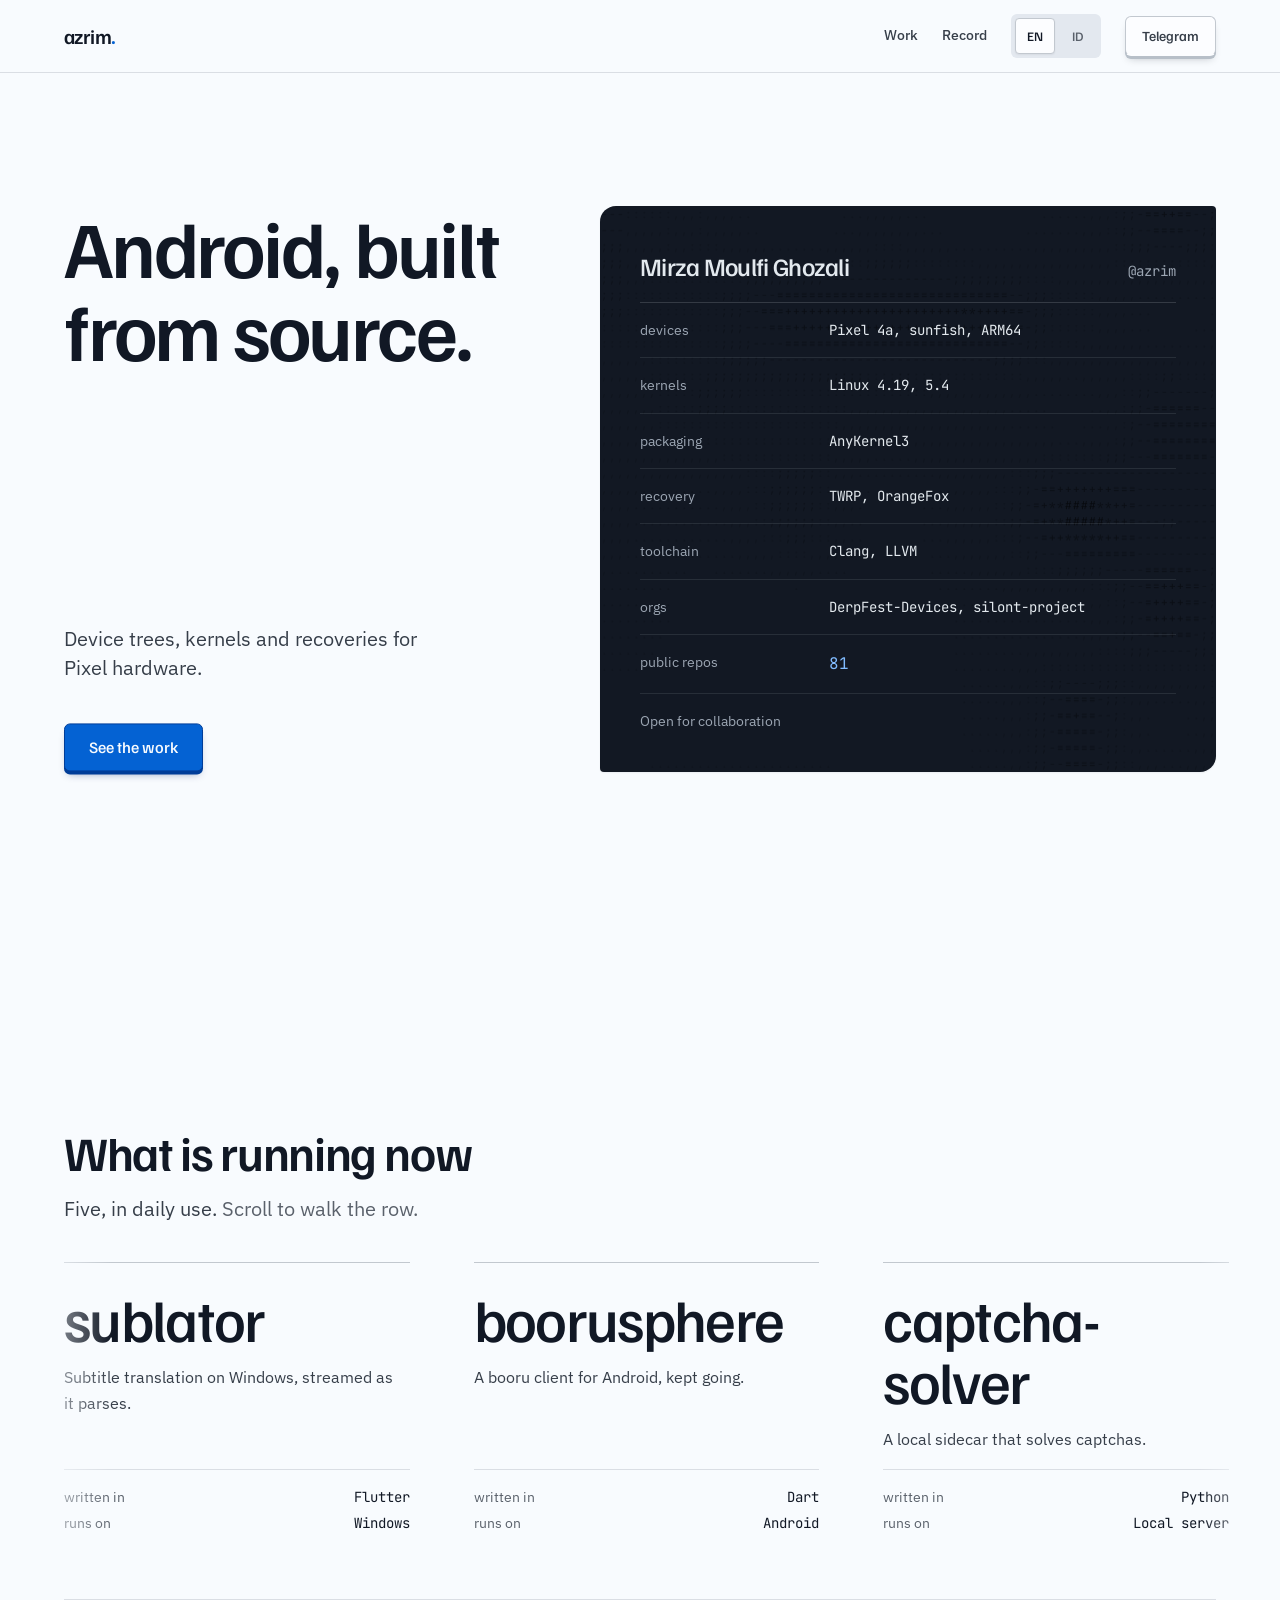
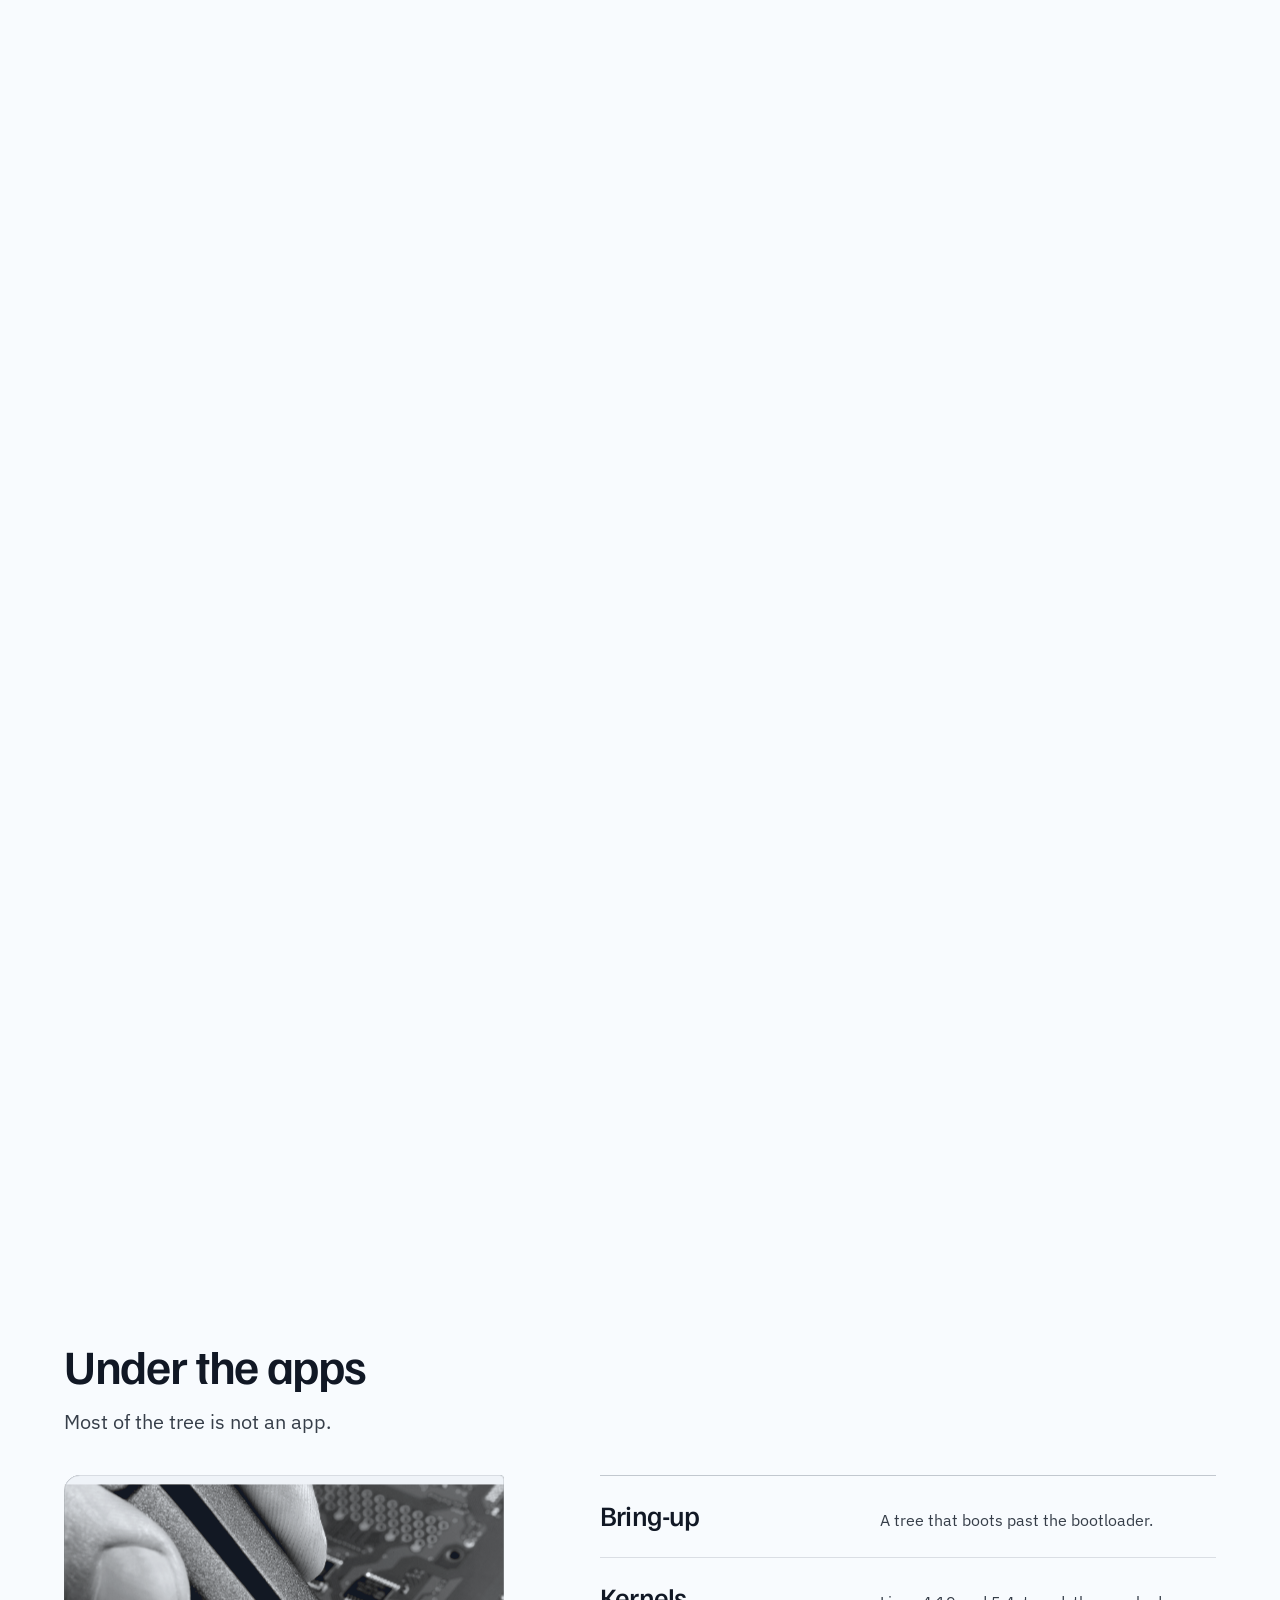
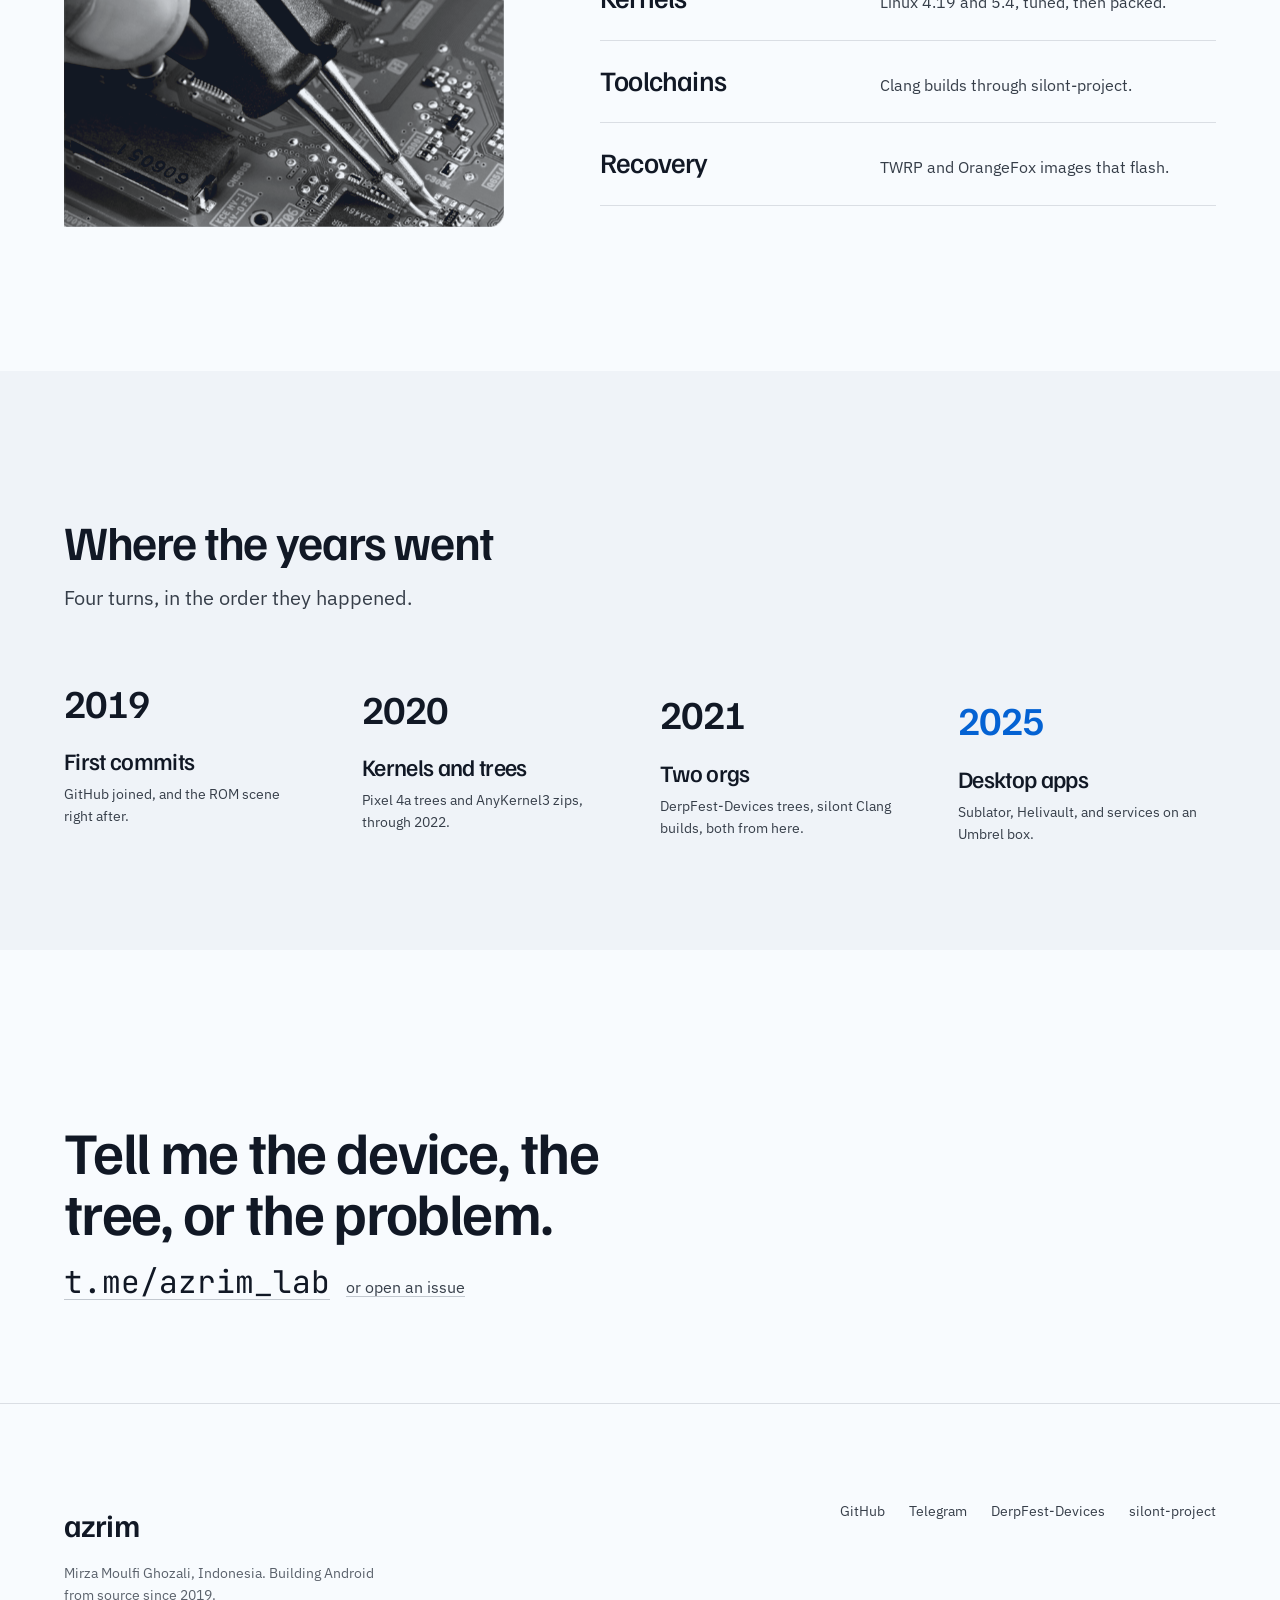
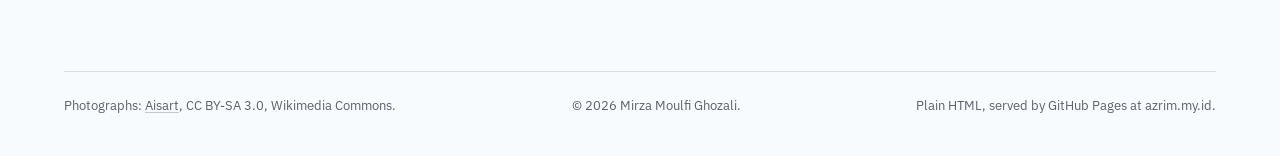
==== commit 567f8745: "rebuild: new dossier page, pinned work rail, scroll motion - Cobalt type system, self-hosted (Familj" ====
--- a/index.html
+++ b/index.html
@@ -1,1235 +1,381 @@
 <!DOCTYPE html>
-<html lang="en" data-lang="en">
+<html lang="en">
 <head>
-  <meta charset="UTF-8" />
-  <meta name="viewport" content="width=device-width, initial-scale=1, viewport-fit=cover" />
-  <title>azrim — Mirza Moulfi Ghozali | Android, Systems & Tooling</title>
-  <meta name="description" content="Personal portfolio and open-source systems of Mirza Moulfi Ghozali (azrim). Android device bring-up, kernels, custom ROM work for AOSP, plus Flutter and web tools." />
-  <meta name="theme-color" content="#f4f8fe" media="(prefers-color-scheme: light)" />
-  <meta name="theme-color" content="#070f1c" media="(prefers-color-scheme: dark)" />
-  <link rel="canonical" href="https://azrim.my.id/" />
-
-  <!-- Open Graph / Twitter -->
-  <meta property="og:title" content="azrim — Mirza Moulfi Ghozali" />
-  <meta property="og:description" content="Android device bring-up, kernels, and custom ROM work, plus Flutter desktop apps and web tools." />
-  <meta property="og:type" content="website" />
-  <meta property="og:url" content="https://azrim.my.id/" />
-  <meta property="og:image" content="https://azrim.my.id/assets/avatar.jpg" />
-  <meta name="twitter:card" content="summary_large_image" />
-  <meta name="twitter:title" content="azrim — Mirza Moulfi Ghozali" />
-  <meta name="twitter:description" content="Android device bring-up, kernels, and custom ROM work, plus Flutter desktop apps and web tools." />
-  <meta name="twitter:image" content="https://azrim.my.id/assets/avatar.jpg" />
-
-  <link rel="icon" type="image/jpeg" href="assets/avatar.jpg" />
-
-  <!-- Preload Critical Fonts -->
-  <link rel="preload" href="fonts/clash-display-600.woff2" as="font" type="font/woff2" crossorigin />
-  <link rel="preload" href="fonts/satoshi-500.woff2" as="font" type="font/woff2" crossorigin />
-  <link rel="preload" href="fonts/jetbrains-mono-var.woff2" as="font" type="font/woff2" crossorigin />
-
-  <link rel="stylesheet" href="styles.css" />
-
-  <!-- Pre-render theme check to prevent flash -->
-  <script>
-    (function () {
-      try {
-        var theme = localStorage.getItem('azrim-theme');
-        var prefersDark = window.matchMedia('(prefers-color-scheme: dark)').matches;
-        if (theme === 'dark' || (!theme && prefersDark)) {
-          document.documentElement.classList.add('dark');
-        } else {
-          document.documentElement.classList.remove('dark');
-        }
-        var lang = localStorage.getItem('azrim-lang');
-        if (lang === 'id') {
-          document.documentElement.setAttribute('data-lang', 'id');
-        }
-      } catch (e) {}
-    })();
-  </script>
-
-  <!-- Schema.org Person JSON-LD -->
-  <script type="application/ld+json">
-  {
-    "@context": "https://schema.org",
-    "@type": "Person",
-    "name": "Mirza Moulfi Ghozali",
-    "alternateName": "azrim",
-    "url": "https://azrim.my.id/",
-    "image": "https://azrim.my.id/assets/avatar.jpg",
-    "sameAs": [
-      "https://github.com/azrim",
-      "https://t.me/azrim_lab"
-    ],
-    "jobTitle": "Android & Systems Software Engineer"
-  }
-  </script>
+<meta charset="utf-8" />
+<meta name="viewport" content="width=device-width, initial-scale=1" />
+<title>Mirza Moulfi Ghozali builds Android from source</title>
+<meta name="description" content="Device trees, kernels, recoveries and desktop tools by Mirza Moulfi Ghozali, published openly on GitHub since 2019." />
+<meta name="theme-color" content="#f7fafc" />
+<link rel="canonical" href="https://azrim.my.id/" />
+<meta property="og:title" content="Mirza Moulfi Ghozali builds Android from source" />
+<meta property="og:description" content="Device trees, kernels, recoveries and desktop tools, published openly on GitHub since 2019." />
+<meta property="og:type" content="website" />
+<meta property="og:url" content="https://azrim.my.id/" />
+<meta name="twitter:card" content="summary" />
+<link rel="icon" href="data:," />
+
+<link rel="stylesheet" href="styles.css" />
+
+<script>
+  document.documentElement.classList.add('js');
+  (function () {
+    try {
+      var lang = localStorage.getItem('azrim-lang');
+      if (lang === 'id' || lang === 'en') document.documentElement.lang = lang;
+    } catch (e) {}
+  })();
+</script>
+
+<script type="application/ld+json">
+{
+  "@context": "https://schema.org",
+  "@type": "Person",
+  "name": "Mirza Moulfi Ghozali",
+  "alternateName": "azrim",
+  "url": "https://azrim.my.id/",
+  "sameAs": ["https://github.com/azrim", "https://t.me/azrim_lab"],
+  "jobTitle": "Android and systems engineer"
+}
+</script>
 </head>
 <body>
-  <!-- Grain Overlay -->
-  <div class="grain" aria-hidden="true"></div>
-
-  <!-- Header -->
-  <header class="site-header" id="site-header">
-    <div class="wrap header-inner">
-      <a class="wordmark" href="#top" aria-label="azrim, back to top">
-        <span class="wordmark-logo">
-          <!-- Geometric aerodynamic "A" mark -->
-          <svg width="18" height="18" viewBox="0 0 24 24" fill="none" stroke="currentColor" stroke-width="2.5" stroke-linecap="round" stroke-linejoin="round">
-            <path d="M12 2L3 21h4.5l2.25-5.5h8.5L20.5 21H25L16 2zM10.8 13L14 5.2l3.2 7.8z" />
-          </svg>
-        </span>
-        <span>azrim<span style="color: var(--accent);">.</span></span>
-      </a>
-
-      <!-- Center Pill Navigation -->
-      <nav class="nav-pill" aria-label="Primary Navigation">
-        <a class="nav-pill-link active" href="#focus">
-          <span class="l-en">Focus</span>
-          <span class="l-id">Fokus</span>
+<a class="skip" href="#main">Skip to the content</a>
+
+<header class="site-head">
+  <div class="container head-row">
+    <a class="wordmark" href="#top" aria-label="azrim, back to the top">azrim<span class="wordmark-dot">.</span></a>
+    <nav class="head-nav" aria-label="Pages">
+      <a href="#work">Work</a>
+      <a href="#record">Record</a>
+      <div class="lang" role="group" aria-label="Language">
+        <button type="button" class="lang-key" data-lang-choice="en" aria-pressed="true">EN</button>
+        <button type="button" class="lang-key" data-lang-choice="id" aria-pressed="false">ID</button>
+      </div>
+      <a class="key key-sm" href="https://t.me/azrim_lab">Telegram</a>
+    </nav>
+  </div>
+</header>
+
+<main id="main">
+  <section class="hero" id="top" aria-labelledby="hero-title">
+    <div class="container hero-grid">
+      <div class="hero-copy">
+        <h1 id="hero-title">
+          <span class="l-en">Android, built from source.</span>
+          <span class="l-id">Android, dibangun dari kode sumber.</span>
+        </h1>
+        <div class="hero-base">
+          <p class="lead">
+          <span class="l-en">Device trees, kernels and recoveries for Pixel hardware.</span>
+          <span class="l-id">Device tree, kernel, dan recovery untuk perangkat Pixel.</span>
+          </p>
+          <div class="hero-actions">
+          <a class="key key-primary" href="#work">
+            <span class="l-en">See the work</span>
+            <span class="l-id">Lihat karyanya</span>
+          </a>
+          </div>
+        </div>
+      </div>
+
+      <div class="card-wrap">
+      <figure class="card">
+        <canvas class="card-field" id="card-field" aria-hidden="true"></canvas>
+        <figcaption class="card-head">
+          <span class="card-name">Mirza Moulfi Ghozali</span>
+          <span class="card-handle">@azrim</span>
+        </figcaption>
+        <dl class="spec">
+          <div class="spec-row">
+            <dt>devices</dt>
+            <dd>Pixel 4a, sunfish, ARM64</dd>
+          </div>
+          <div class="spec-row">
+            <dt>kernels</dt>
+            <dd>Linux 4.19, 5.4</dd>
+          </div>
+          <div class="spec-row">
+            <dt>packaging</dt>
+            <dd>AnyKernel3</dd>
+          </div>
+          <div class="spec-row">
+            <dt>recovery</dt>
+            <dd>TWRP, OrangeFox</dd>
+          </div>
+          <div class="spec-row">
+            <dt>toolchain</dt>
+            <dd>Clang, LLVM</dd>
+          </div>
+          <div class="spec-row">
+            <dt>orgs</dt>
+            <dd>DerpFest-Devices, silont-project</dd>
+          </div>
+          <div class="spec-row">
+            <dt>public repos</dt>
+            <dd><span class="figure">81</span></dd>
+          </div>
+        </dl>
+        <p class="card-foot">
+          <span class="l-en">Open for collaboration</span>
+          <span class="l-id">Terbuka untuk kolaborasi</span>
+        </p>
+      </figure>
+      </div>
+    </div>
+  </section>
+
+  <section class="section rail" id="work" aria-labelledby="work-title">
+    <div class="rail-sticky">
+      <div class="container">
+        <div class="head-block">
+          <h2 id="work-title">
+            <span class="l-en">What is running now</span>
+            <span class="l-id">Yang berjalan sekarang</span>
+          </h2>
+          <p class="lead">
+            <span class="l-en">Five, in daily use.<span class="hint"> Scroll to walk the row.</span></span>
+            <span class="l-id">Lima, yang dipakai tiap hari.<span class="hint"> Gulir untuk menyusurinya.</span></span>
+          </p>
+        </div>
+
+        <div class="rail-window">
+          <ol class="rail-track">
+            <li class="rail-card">
+              <h3><a href="https://github.com/azrim/sublator">sublator</a></h3>
+              <p>
+                <span class="l-en">Subtitle translation on Windows, streamed as it parses.</span>
+                <span class="l-id">Terjemahan subtitle di Windows, dialirkan saat diproses.</span>
+              </p>
+              <dl class="rail-facts">
+                <div><dt>written in</dt><dd>Flutter</dd></div>
+                <div><dt>runs on</dt><dd>Windows</dd></div>
+              </dl>
+            </li>
+            <li class="rail-card">
+              <h3><a href="https://github.com/azrim/boorusphere">boorusphere</a></h3>
+              <p>
+                <span class="l-en">A booru client for Android, kept going.</span>
+                <span class="l-id">Klien booru untuk Android, tetap dirawat.</span>
+              </p>
+              <dl class="rail-facts">
+                <div><dt>written in</dt><dd>Dart</dd></div>
+                <div><dt>runs on</dt><dd>Android</dd></div>
+              </dl>
+            </li>
+            <li class="rail-card">
+              <h3><a href="https://github.com/azrim/captcha-solver">captcha-solver</a></h3>
+              <p>
+                <span class="l-en">A local sidecar that solves captchas.</span>
+                <span class="l-id">Sidecar lokal pemecah captcha.</span>
+              </p>
+              <dl class="rail-facts">
+                <div><dt>written in</dt><dd>Python</dd></div>
+                <div><dt>runs on</dt><dd>Local server</dd></div>
+              </dl>
+            </li>
+            <li class="rail-card">
+              <h3><a href="https://github.com/azrim/email-vault-panel">email-vault-panel</a></h3>
+              <p>
+                <span class="l-en">Alias management for an Umbrel email vault.</span>
+                <span class="l-id">Pengelola alias email vault di Umbrel.</span>
+              </p>
+              <dl class="rail-facts">
+                <div><dt>written in</dt><dd>Python</dd></div>
+                <div><dt>runs on</dt><dd>Umbrel</dd></div>
+              </dl>
+            </li>
+            <li class="rail-card">
+              <h3><a href="https://github.com/azrim/helivault-gate">helivault-gate</a></h3>
+              <p>
+                <span class="l-en">A portal for the Helivault contracts.</span>
+                <span class="l-id">Portal untuk kontrak Helivault.</span>
+              </p>
+              <dl class="rail-facts">
+                <div><dt>written in</dt><dd>TypeScript</dd></div>
+                <div><dt>runs on</dt><dd>Vercel</dd></div>
+              </dl>
+            </li>
+            <li class="rail-card rail-more">
+              <h3>
+                <a href="https://github.com/azrim?tab=repositories">
+                  <span class="l-en">More on GitHub</span>
+                  <span class="l-id">Lainnya di GitHub</span>
+                </a>
+              </h3>
+              <p>
+                <span class="l-en">Kernels, device trees and the tools around them.</span>
+                <span class="l-id">Kernel, device tree, dan alat pendukungnya.</span>
+              </p>
+            </li>
+          </ol>
+        </div>
+
+        <div class="rail-progress" aria-hidden="true"><span id="rail-bar"></span></div>
+      </div>
+    </div>
+  </section>
+
+  <section class="section" id="focus" aria-labelledby="focus-title">
+    <div class="container">
+      <div class="head-block">
+        <h2 id="focus-title">
+          <span class="l-en">Under the apps</span>
+          <span class="l-id">Di balik aplikasi</span>
+        </h2>
+        <p class="lead">
+          <span class="l-en">Most of the tree is not an app.</span>
+          <span class="l-id">Sebagian besar pohon kerja bukan aplikasi.</span>
+        </p>
+      </div>
+
+      <div class="split">
+      <figure class="shot" data-slot="bench" data-alt="Your own bench, or the device the trees are for">
+        <img src="assets/soldering-a-0805-1920.jpg" width="1920" height="1277" loading="lazy"
+             alt="Tweezers placing a small part on a green circuit board, close up" />
+      </figure>
+
+      <ul class="rows">
+        <li>
+          <h3>Bring-up</h3>
+          <p>
+            <span class="l-en">A tree that boots past the bootloader.</span>
+            <span class="l-id">Tree yang lolos dari bootloader.</span>
+          </p>
+        </li>
+        <li>
+          <h3>Kernels</h3>
+          <p>
+            <span class="l-en">Linux 4.19 and 5.4, tuned, then packed.</span>
+            <span class="l-id">Linux 4.19 dan 5.4, disetel, lalu dikemas.</span>
+          </p>
+        </li>
+        <li>
+          <h3>Toolchains</h3>
+          <p>
+            <span class="l-en">Clang builds through silont-project.</span>
+            <span class="l-id">Build Clang lewat silont-project.</span>
+          </p>
+        </li>
+        <li>
+          <h3>Recovery</h3>
+          <p>
+            <span class="l-en">TWRP and OrangeFox images that flash.</span>
+            <span class="l-id">Image TWRP dan OrangeFox siap flash.</span>
+          </p>
+        </li>
+      </ul>
+      </div>
+    </div>
+  </section>
+
+  <section class="section band" id="record" aria-labelledby="record-title">
+    <div class="container">
+      <div class="head-block">
+        <h2 id="record-title">
+          <span class="l-en">Where the years went</span>
+          <span class="l-id">Ke mana tahun-tahun itu pergi</span>
+        </h2>
+        <p class="lead">
+          <span class="l-en">Four turns, in the order they happened.</span>
+          <span class="l-id">Empat babak, sesuai urutan kejadiannya.</span>
+        </p>
+      </div>
+
+      <ol class="ruler">
+        <li>
+          <span class="year">2019</span>
+          <h3>
+            <span class="l-en">First commits</span>
+            <span class="l-id">Komit pertama</span>
+          </h3>
+          <p>
+            <span class="l-en">GitHub joined, and the ROM scene right after.</span>
+            <span class="l-id">Mulai di GitHub, lalu langsung ke komunitas ROM.</span>
+          </p>
+        </li>
+        <li>
+          <span class="year">2020</span>
+          <h3>
+            <span class="l-en">Kernels and trees</span>
+            <span class="l-id">Kernel dan device tree</span>
+          </h3>
+          <p>
+            <span class="l-en">Pixel 4a trees and AnyKernel3 zips, through 2022.</span>
+            <span class="l-id">Tree Pixel 4a dan zip AnyKernel3, sampai 2022.</span>
+          </p>
+        </li>
+        <li>
+          <span class="year">2021</span>
+          <h3>
+            <span class="l-en">Two orgs</span>
+            <span class="l-id">Dua organisasi</span>
+          </h3>
+          <p>
+            <span class="l-en">DerpFest-Devices trees, silont Clang builds, both from here.</span>
+            <span class="l-id">Tree DerpFest-Devices dan build Clang silont, mulai dari sini.</span>
+          </p>
+        </li>
+        <li class="now">
+          <span class="year">2025</span>
+          <h3>
+            <span class="l-en">Desktop apps</span>
+            <span class="l-id">Aplikasi desktop</span>
+          </h3>
+          <p>
+            <span class="l-en">Sublator, Helivault, and services on an Umbrel box.</span>
+            <span class="l-id">Sublator, Helivault, dan layanan di kotak Umbrel.</span>
+          </p>
+        </li>
+      </ol>
+    </div>
+  </section>
+
+  <section class="section close" id="contact" aria-labelledby="close-title">
+    <div class="container">
+      <h2 id="close-title">
+        <span class="l-en">Tell me the device, the tree, or the problem.</span>
+        <span class="l-id">Sebutkan perangkatnya, tree-nya, atau masalahnya.</span>
+      </h2>
+      <p class="close-row">
+        <a class="address" href="https://t.me/azrim_lab">t.me/azrim_lab</a>
+        <a class="close-link" href="https://github.com/azrim">
+          <span class="l-en">or open an issue</span>
+          <span class="l-id">atau buka issue</span>
         </a>
-        <a class="nav-pill-link" href="#projects">
-          <span class="l-en">Projects</span>
-          <span class="l-id">Proyek</span>
-        </a>
-        <a class="nav-pill-link" href="#tools">
-          <span class="l-en">Tools</span>
-          <span class="l-id">Tools</span>
-        </a>
-        <a class="nav-pill-link" href="#journey">
-          <span class="l-en">Journey</span>
-          <span class="l-id">Riwayat</span>
-        </a>
-        <a class="nav-pill-link" href="#faq">
-          <span class="l-en">FAQ</span>
-          <span class="l-id">FAQ</span>
-        </a>
-      </nav>
-
-      <!-- Header Controls: Language, Theme & Action -->
-      <div class="header-actions">
-        <!-- Language Switch -->
-        <div class="lang-toggle" role="group" aria-label="Language selector">
-          <span class="lang-thumb" aria-hidden="true"></span>
-          <button type="button" class="lang-btn active" data-lang-choice="en" aria-pressed="true">EN</button>
-          <button type="button" class="lang-btn" data-lang-choice="id" aria-pressed="false">ID</button>
-        </div>
-
-        <!-- Theme Toggle -->
-        <button type="button" class="theme-switch" id="theme-toggle" role="switch" aria-checked="false" aria-label="Toggle dark mode">
-          <svg class="theme-icon-sun" width="14" height="14" viewBox="0 0 256 256" fill="currentColor">
-            <path d="M120,40V16a8,8,0,0,1,16,0V40a8,8,0,0,1-16,0Zm8,24a64,64,0,1,0,64,64A64.07,64.07,0,0,0,128,64ZM58.34,69.66A8,8,0,0,0,69.66,58.34l-16-16A8,8,0,0,0,42.34,53.66Zm0,116.68-16,16a8,8,0,0,0,11.32,11.32l16-16a8,8,0,0,0-11.32-11.32ZM192,72a8,8,0,0,0,5.66-2.34l16-16a8,8,0,0,0-11.32-11.32l-16,16A8,8,0,0,0,192,72Zm5.66,114.34a8,8,0,0,0-11.32,11.32l16,16a8,8,0,0,0,11.32-11.32ZM48,128a8,8,0,0,0-8-8H16a8,8,0,0,0,0,16H40A8,8,0,0,0,48,128Zm80,80a8,8,0,0,0-8,8v24a8,8,0,0,0,16,0V216A8,8,0,0,0,128,208Zm112-88H216a8,8,0,0,0,0,16h24a8,8,0,0,0,0-16Z"/>
-          </svg>
-          <svg class="theme-icon-moon" width="14" height="14" viewBox="0 0 256 256" fill="currentColor">
-            <path d="M235.54,150.21a104.84,104.84,0,0,1-37,52.91A104,104,0,0,1,32,120,103.09,103.09,0,0,1,52.88,57.48a104.84,104.84,0,0,1,52.91-37,8,8,0,0,1,10,10,88.08,88.08,0,0,0,109.8,109.8,8,8,0,0,1,10,10Z"/>
-          </svg>
-          <span class="theme-thumb" aria-hidden="true"></span>
-        </button>
-
-        <!-- CTA Button -->
-        <a class="btn-pill" href="https://t.me/azrim_lab" target="_blank" rel="noopener noreferrer">
-          <svg width="15" height="15" viewBox="0 0 256 256" fill="currentColor">
-            <path d="M228.88,26.19a9,9,0,0,0-9.16-1.57L17.06,103.93a14.22,14.22,0,0,0,2.43,27.21L72,141.45V200a15.92,15.92,0,0,0,10,14.83,15.91,15.91,0,0,0,17.51-3.73l25.32-26.26L165,220a15.88,15.88,0,0,0,10.51,4,16.3,16.3,0,0,0,5-.79,15.85,15.85,0,0,0,10.67-11.63L231.77,35A9,9,0,0,0,228.88,26.19ZM175.53,208,92.85,135.5l119-85.29Z"/>
-          </svg>
-          <span class="l-en">Telegram</span>
-          <span class="l-id">Telegram</span>
-        </a>
-
-        <!-- Mobile Menu Toggle -->
-        <button type="button" class="menu-btn" id="menu-toggle" aria-label="Open mobile menu">
-          <svg width="18" height="18" viewBox="0 0 256 256" fill="currentColor">
-            <path d="M224,128a8,8,0,0,1-8,8H40a8,8,0,0,1,0-16H216A8,8,0,0,1,224,128ZM40,72H216a8,8,0,0,0,0-16H40a8,8,0,0,0,0,16ZM216,184H40a8,8,0,0,0,0,16H216a8,8,0,0,0,0-16Z"/>
-          </svg>
-        </button>
-      </div>
-    </div>
-  </header>
-
-  <!-- Mobile Drawer -->
-  <aside class="mobile-drawer" id="mobile-drawer" aria-hidden="true">
-    <div class="mobile-drawer-header">
-      <span class="wordmark">
-        <span class="wordmark-logo">
-          <svg width="18" height="18" viewBox="0 0 24 24" fill="none" stroke="currentColor" stroke-width="2.5" stroke-linecap="round" stroke-linejoin="round">
-            <path d="M12 2L3 21h4.5l2.25-5.5h8.5L20.5 21H25L16 2zM10.8 13L14 5.2l3.2 7.8z" />
-          </svg>
-        </span>
-        <span>azrim<span style="color: var(--accent);">.</span></span>
-      </span>
-      <button type="button" class="menu-btn" id="menu-close" aria-label="Close mobile menu">
-        <svg width="18" height="18" viewBox="0 0 256 256" fill="currentColor">
-          <path d="M205.66,194.34a8,8,0,0,1-11.32,11.32L128,139.31,61.66,205.66a8,8,0,0,1-11.32-11.32L116.69,128,50.34,61.66A8,8,0,0,1,61.66,50.34L128,116.69l66.34-66.35a8,8,0,0,1,11.32,11.32L139.31,128Z"/>
-        </svg>
-      </button>
-    </div>
-
-    <div class="mobile-drawer-links">
-      <a class="mobile-drawer-link" href="#focus">
-        <span class="l-en">Focus</span>
-        <span class="l-id">Fokus</span>
-      </a>
-      <a class="mobile-drawer-link" href="#projects">
-        <span class="l-en">Projects</span>
-        <span class="l-id">Proyek</span>
-      </a>
-      <a class="mobile-drawer-link" href="#tools">
-        <span class="l-en">Tools</span>
-        <span class="l-id">Tools</span>
-      </a>
-      <a class="mobile-drawer-link" href="#journey">
-        <span class="l-en">Journey</span>
-        <span class="l-id">Riwayat</span>
-      </a>
-      <a class="mobile-drawer-link" href="#faq">
-        <span class="l-en">FAQ</span>
-        <span class="l-id">FAQ</span>
-      </a>
-    </div>
-
-    <div class="mobile-drawer-footer">
-      <!-- Language switch on mobile -->
-      <div class="lang-toggle" role="group" aria-label="Mobile language selector">
-        <span class="lang-thumb" aria-hidden="true"></span>
-        <button type="button" class="lang-btn active" data-lang-choice="en" aria-pressed="true">EN</button>
-        <button type="button" class="lang-btn" data-lang-choice="id" aria-pressed="false">ID</button>
-      </div>
-
-      <!-- Theme switch on mobile -->
-      <button type="button" class="theme-switch" id="theme-toggle-mobile" role="switch" aria-checked="false" aria-label="Toggle dark mode">
-        <svg class="theme-icon-sun" width="14" height="14" viewBox="0 0 256 256" fill="currentColor">
-          <path d="M120,40V16a8,8,0,0,1,16,0V40a8,8,0,0,1-16,0Zm8,24a64,64,0,1,0,64,64A64.07,64.07,0,0,0,128,64ZM58.34,69.66A8,8,0,0,0,69.66,58.34l-16-16A8,8,0,0,0,42.34,53.66Zm0,116.68-16,16a8,8,0,0,0,11.32,11.32l16-16a8,8,0,0,0-11.32-11.32ZM192,72a8,8,0,0,0,5.66-2.34l16-16a8,8,0,0,0-11.32-11.32l-16,16A8,8,0,0,0,192,72Zm5.66,114.34a8,8,0,0,0-11.32,11.32l16,16a8,8,0,0,0,11.32-11.32ZM48,128a8,8,0,0,0-8-8H16a8,8,0,0,0,0,16H40A8,8,0,0,0,48,128Zm80,80a8,8,0,0,0-8,8v24a8,8,0,0,0,16,0V216A8,8,0,0,0,128,208Zm112-88H216a8,8,0,0,0,0,16h24a8,8,0,0,0,0-16Z"/>
-        </svg>
-        <svg class="theme-icon-moon" width="14" height="14" viewBox="0 0 256 256" fill="currentColor">
-          <path d="M235.54,150.21a104.84,104.84,0,0,1-37,52.91A104,104,0,0,1,32,120,103.09,103.09,0,0,1,52.88,57.48a104.84,104.84,0,0,1,52.91-37,8,8,0,0,1,10,10,88.08,88.08,0,0,0,109.8,109.8,8,8,0,0,1,10,10Z"/>
-        </svg>
-        <span class="theme-thumb" aria-hidden="true"></span>
-      </button>
-    </div>
-  </aside>
-
-  <!-- Main Content -->
-  <main>
-    <!-- Hero Section (#top) -->
-    <section class="hero-section" id="top">
-      <!-- Background Elements -->
-      <div class="hero-mesh" aria-hidden="true"></div>
-      <div class="text-outline hero-drift-text anim-drift-wide" aria-hidden="true">AZRIM AZRIM</div>
-      <div class="cloud anim-drift" style="left: 6%; top: 18%; width: 20rem; height: 6rem;" aria-hidden="true"></div>
-      <div class="cloud anim-drift-slow" style="right: 4%; top: 12%; width: 24rem; height: 7rem;" aria-hidden="true"></div>
-
-      <div class="wrap hero-grid">
-        <!-- Hero Left Column -->
-        <div class="hero-content">
-          <div class="hero-badge">
-            <span class="hero-badge-tag">EST. 2019</span>
-            <span class="l-en">Mirza Moulfi Ghozali &middot; Systems &amp; Android</span>
-            <span class="l-id">Mirza Moulfi Ghozali &middot; Pengembang Sistem &amp; Android</span>
-          </div>
-
-          <h1 class="hero-title">
-            <span class="l-en">Android, built<br />from <em>source.</em></span>
-            <span class="l-id">Android, dibangun<br />dari <em>sumber.</em></span>
-          </h1>
-
-          <p class="hero-desc">
-            <span class="l-en">
-              Device bring-up, kernels, and custom ROM work for AOSP. Plus
-              Flutter desktop applications and web sidecars when a problem needs an app.
-            </span>
-            <span class="l-id">
-              Device bring-up, kernel, dan custom ROM untuk AOSP. Serta
-              aplikasi desktop Flutter dan perkakas web saat tantangan butuh solusi nyata.
-            </span>
-          </p>
-
-          <div class="hero-ctas">
-            <a class="btn-pill btn-pill-lg" href="#projects">
-              <span class="l-en">See Selected Work</span>
-              <span class="l-id">Lihat Karya Pilihan</span>
-              <svg width="16" height="16" viewBox="0 0 256 256" fill="currentColor">
-                <path d="M200,64V168a8,8,0,0,1-16,0V83.31L69.66,197.66a8,8,0,0,1-11.32-11.32L172.69,72H88a8,8,0,0,1,0-16H192A8,8,0,0,1,200,64Z"/>
-              </svg>
-            </a>
-
-            <a class="btn-pill-subtle btn-pill-lg" href="https://github.com/azrim" target="_blank" rel="noopener noreferrer">
-              <svg width="18" height="18" viewBox="0 0 256 256" fill="currentColor">
-                <path d="M216,104v8a56.06,56.06,0,0,1-48.44,55.47A39.8,39.8,0,0,1,176,192v40a8,8,0,0,1-8,8H104a8,8,0,0,1-8-8V216H72a40,40,0,0,1-40-40A24,24,0,0,0,8,152a8,8,0,0,1,0-16,40,40,0,0,1,40,40,24,24,0,0,0,24,24H96v-8a39.8,39.8,0,0,1,8.44-24.53A56.06,56.06,0,0,1,56,112v-8a58.14,58.14,0,0,1,7.69-28.32A59.78,59.78,0,0,1,69.07,28,8,8,0,0,1,76,24a59.75,59.75,0,0,1,48,24h24a59.75,59.75,0,0,1,48-24,8,8,0,0,1,6.93,4,59.74,59.74,0,0,1,5.37,47.68A58,58,0,0,1,216,104Z"/>
-              </svg>
-              <span>GitHub</span>
-            </a>
-          </div>
-        </div>
-
-        <!-- Hero Right Column (Showcase + Floating Badges) -->
-        <div class="hero-showcase">
-          <div class="hero-avatar-wrap">
-            <div class="hero-glow-orb" aria-hidden="true"></div>
-
-            <!-- Avatar Card -->
-            <div class="hero-avatar-card spotlight">
-              <img
-                class="hero-avatar-img"
-                src="assets/avatar.jpg"
-                alt="Portrait of Mirza Moulfi Ghozali (azrim)"
-                width="400"
-                height="400"
-                loading="eager"
-              />
-            </div>
-
-            <!-- Floating Badge: Profile / Orgs (Top Right) -->
-            <div class="floating-badge badge-top-right">
-              <div style="display: flex; align-items: center; justify-content: space-between;">
-                <span style="font-family: var(--font-mono); font-size: 0.75rem; font-weight: 600; color: var(--accent);">@azrim</span>
-                <svg width="14" height="14" viewBox="0 0 256 256" fill="currentColor" style="color: var(--accent);">
-                  <path d="M224,128a96,96,0,1,1-96-96A96,96,0,0,1,224,128Z" opacity="0.2"/>
-                  <path d="M173.66,98.34a8,8,0,0,1,0,11.32l-56,56a8,8,0,0,1-11.32,0l-24-24a8,8,0,0,1,11.32-11.32L112,148.69l50.34-50.35A8,8,0,0,1,173.66,98.34Z"/>
-                </svg>
-              </div>
-              <p style="font-family: var(--font-display); font-size: 0.85rem; font-weight: 600; margin-top: 0.25rem;">
-                DerpFest &amp; silont
-              </p>
-              <p style="font-size: 0.7rem; color: var(--muted); margin-top: 0.15rem;">
-                <span class="l-en">Core maintainer &amp; dev</span>
-                <span class="l-id">Maintainer &amp; dev inti</span>
-              </p>
-            </div>
-
-            <!-- Floating Badge: Featured Project (Bottom Left) -->
-            <div class="floating-badge badge-bottom-left">
-              <div style="display: flex; align-items: center; gap: 0.4rem; font-family: var(--font-mono); font-size: 0.7rem; color: var(--muted);">
-                <span style="width: 6px; height: 6px; border-radius: 9999px; background: #10b981;"></span>
-                <span class="l-en">Featured Release</span>
-                <span class="l-id">Rilis Unggulan</span>
-              </div>
-              <p style="font-family: var(--font-display); font-size: 0.95rem; font-weight: 700; margin-top: 0.25rem;">
-                sublator
-              </p>
-              <p style="font-size: 0.75rem; color: var(--muted); margin-top: 0.15rem;">
-                <span class="l-en">AI Subtitle Streaming Translator</span>
-                <span class="l-id">Penerjemah Subtitle AI Real-Time</span>
-              </p>
-            </div>
-
-            <!-- Floating Badge: Metrics (Bottom Right) -->
-            <div class="floating-badge badge-bottom-right">
-              <div style="display: flex; align-items: center; gap: 0.75rem;">
-                <div style="width: 2.25rem; height: 2.25rem; border-radius: 9999px; background: var(--tint); display: grid; place-items: center; color: var(--accent);">
-                  <svg width="16" height="16" viewBox="0 0 256 256" fill="currentColor">
-                    <path d="M216,40H40A16,16,0,0,0,24,56V200a16,16,0,0,0,16,16H216a16,16,0,0,0,16-16V56A16,16,0,0,0,216,40Zm0,160H40V56H216V200ZM184,88a8,8,0,0,1-8,8H80a8,8,0,0,1,0-16h96A8,8,0,0,1,184,88Zm0,40a8,8,0,0,1-8,8H80a8,8,0,0,1,0-16h96A8,8,0,0,1,184,128Zm-48,40a8,8,0,0,1-8,8H80a8,8,0,0,1,0-16h48A8,8,0,0,1,136,168Z"/>
-                  </svg>
-                </div>
-                <div>
-                  <span style="font-family: var(--font-display); font-size: 1.15rem; font-weight: 700; display: block; line-height: 1;">81+ Repos</span>
-                  <span style="font-size: 0.7rem; color: var(--muted); margin-top: 0.2rem; display: block;">
-                    <span class="l-en">Public open-source</span>
-                    <span class="l-id">Karya open-source</span>
-                  </span>
-                </div>
-              </div>
-            </div>
-          </div>
-        </div>
-      </div>
-    </section>
-
-    <!-- Stats / Numbers Strip -->
-    <section class="stats-bar" aria-label="Key Numbers">
-      <div class="wrap">
-        <div class="stats-grid">
-          <div class="stat-item">
-            <div>
-              <p class="stat-number">81+</p>
-              <p class="stat-label">
-                <span class="l-en">Public Repositories</span>
-                <span class="l-id">Repositori Publik</span>
-              </p>
-            </div>
-            <svg class="stat-icon" width="20" height="20" viewBox="0 0 256 256" fill="currentColor">
-              <path d="M216,104v8a56.06,56.06,0,0,1-48.44,55.47A39.8,39.8,0,0,1,176,192v40a8,8,0,0,1-8,8H104a8,8,0,0,1-8-8V216H72a40,40,0,0,1-40-40A24,24,0,0,0,8,152a8,8,0,0,1,0-16,40,40,0,0,1,40,40,24,24,0,0,0,24,24H96v-8a39.8,39.8,0,0,1,8.44-24.53A56.06,56.06,0,0,1,56,112v-8a58.14,58.14,0,0,1,7.69-28.32A59.78,59.78,0,0,1,69.07,28,8,8,0,0,1,76,24a59.75,59.75,0,0,1,48,24h24a59.75,59.75,0,0,1,48-24,8,8,0,0,1,6.93,4,59.74,59.74,0,0,1,5.37,47.68A58,58,0,0,1,216,104Z"/>
-            </svg>
-          </div>
-
-          <div class="stat-item">
-            <div>
-              <p class="stat-number">7+ <span style="font-size: 1rem; font-weight: 500; color: var(--muted);">Years</span></p>
-              <p class="stat-label">
-                <span class="l-en">Active in Public (2019)</span>
-                <span class="l-id">Karya Terbuka (sejak 2019)</span>
-              </p>
-            </div>
-            <svg class="stat-icon" width="20" height="20" viewBox="0 0 256 256" fill="currentColor">
-              <path d="M128,24A104,104,0,1,0,232,128,104.11,104.11,0,0,0,128,24Zm0,192a88,88,0,1,1,88-88A88.1,88.1,0,0,1,128,216Zm64-88a8,8,0,0,1-8,8H128a8,8,0,0,1-8-8V72a8,8,0,0,1,16,0v48h48A8,8,0,0,1,192,128Z"/>
-            </svg>
-          </div>
-
-          <div class="stat-item">
-            <div>
-              <p class="stat-number">10+</p>
-              <p class="stat-label">
-                <span class="l-en">Device Trees &amp; Kernels</span>
-                <span class="l-id">Device Tree &amp; Kernel</span>
-              </p>
-            </div>
-            <svg class="stat-icon" width="20" height="20" viewBox="0 0 256 256" fill="currentColor">
-              <path d="M208,40H48A16,16,0,0,0,32,56V200a16,16,0,0,0,16,16H208a16,16,0,0,0,16-16V56A16,16,0,0,0,208,40ZM176,192H80a8,8,0,0,1,0-16h96a8,8,0,0,1,0,16Zm32-40H48V56H208V152Z"/>
-            </svg>
-          </div>
-
-          <div class="stat-item">
-            <div>
-              <p class="stat-number">2</p>
-              <p class="stat-label">
-                <span class="l-en">Core Ecosystem Orgs</span>
-                <span class="l-id">Organisasi Ekosistem Inti</span>
-              </p>
-            </div>
-            <svg class="stat-icon" width="20" height="20" viewBox="0 0 256 256" fill="currentColor">
-              <path d="M244.8,150.4a8,8,0,0,1-11.2-1.6A51.6,51.6,0,0,0,192,128a8,8,0,0,1-7.37-4.89,8,8,0,0,1,2-8.65A35.78,35.78,0,0,0,196,88a36,36,0,0,0-72,0,35.78,35.78,0,0,0,9.37,26.46,8,8,0,0,1,2,8.65A8,8,0,0,1,128,128a51.6,51.6,0,0,0-41.6,20.8,8,8,0,0,1-12.8-9.6A67.6,67.6,0,0,1,128,112a52,52,0,0,1,104,0A67.6,67.6,0,0,1,243.2,139.2,8,8,0,0,1,244.8,150.4ZM160,208a8,8,0,0,1-8,8H16a8,8,0,0,1,0-16H152A8,8,0,0,1,160,208Z"/>
-            </svg>
-          </div>
-        </div>
-      </div>
-    </section>
-
-    <!-- Focus Lanes Bento Grid (#focus) -->
-    <section class="section-py" id="focus">
-      <div class="wrap">
-        <div class="section-head">
-          <p class="section-eyebrow">
-            <span>//</span>
-            <span class="l-en">Core Focus Lanes</span>
-            <span class="l-id">Bidang Fokus Utama</span>
-          </p>
-          <h2 class="section-title">
-            <span class="l-en">Four lanes, one <em>craft.</em></span>
-            <span class="l-id">Empat jalur, satu <em>keahlian.</em></span>
-          </h2>
-          <p class="section-desc">
-            <span class="l-en">
-              From bare-metal Linux kernel bring-up to cross-platform desktop apps, toolchains, and self-hosted services.
-            </span>
-            <span class="l-id">
-              Dari bring-up kernel Linux bare-metal hingga aplikasi desktop lintas platform, toolchain, dan layanan self-hosted.
-            </span>
-          </p>
-        </div>
-
-        <!-- 6-Column Bento Grid -->
-        <div class="bento-grid">
-          <!-- Bento 1: Android & Kernels (Span 4) -->
-          <div class="bento-card bento-span-4 spotlight" style="background: var(--surface); border: 1px solid var(--line);">
-            <svg class="bento-watermark" viewBox="0 0 256 256" fill="currentColor">
-              <path d="M176,16H80A24,24,0,0,0,56,40V216a24,24,0,0,0,24,24h96a24,24,0,0,0,24-24V40A24,24,0,0,0,176,16ZM72,40A8,8,0,0,1,80,32h96a8,8,0,0,1,8,8v8H72ZM184,216a8,8,0,0,1-8,8H80a8,8,0,0,1-8-8V64H184Zm-56-16a12,12,0,1,1,12-12A12,12,0,0,1,128,200Z"/>
-            </svg>
-            <div style="position: relative; z-index: 2;">
-              <span class="bento-tag">AOSP &middot; Linux &middot; AnyKernel3</span>
-              <h3 class="bento-title">Android &amp; Kernels</h3>
-              <p class="bento-desc">
-                <span class="l-en">
-                  Hardware device bring-up, custom kernel optimization, AnyKernel3 zip packaging,
-                  and recovery environment builds including TWRP and OrangeFox for Google Pixel 4a (sunfish) and beyond.
-                </span>
-                <span class="l-id">
-                  Device bring-up perangkat keras, optimasi kernel kustom, packaging AnyKernel3,
-                  serta build recovery seperti TWRP dan OrangeFox untuk Google Pixel 4a (sunfish) dan perangkat lainnya.
-                </span>
-              </p>
-            </div>
-          </div>
-
-          <!-- Bento 2: Flutter Apps (Span 2, Accent) -->
-          <div class="bento-card bento-span-2 spotlight" style="background: var(--accent); color: var(--on-accent);">
-            <svg class="bento-watermark" viewBox="0 0 256 256" fill="currentColor" style="color: #ffffff; opacity: 0.12;">
-              <path d="M224,128a96,96,0,1,1-96-96A96,96,0,0,1,224,128ZM128,48a80,80,0,1,0,80,80A80.09,80.09,0,0,0,128,48Zm40,80a8,8,0,0,1-8,8H136v24a8,8,0,0,1-16,0V136H96a8,8,0,0,1,0-16h24V96a8,8,0,0,1,16,0v24h24A8,8,0,0,1,168,128Z"/>
-            </svg>
-            <div style="position: relative; z-index: 2;">
-              <span class="bento-tag" style="background: rgba(255, 255, 255, 0.2); color: #ffffff;">Dart &middot; Desktop &middot; Mobile</span>
-              <h3 class="bento-title">Flutter Apps</h3>
-              <p class="bento-desc" style="opacity: 0.95;">
-                <span class="l-en">
-                  High-performance desktop apps like Sublator with real-time AI streaming, plus polished Android viewers.
-                </span>
-                <span class="l-id">
-                  Aplikasi desktop kencang seperti Sublator dengan streaming AI real-time, serta viewer Android yang responsif.
-                </span>
-              </p>
-            </div>
-          </div>
-
-          <!-- Bento 3: Toolchains & Compilers (Span 2, Degen Grad) -->
-          <div class="bento-card bento-span-2 spotlight grad-degen">
-            <svg class="bento-watermark" viewBox="0 0 256 256" fill="currentColor" style="opacity: 0.14;">
-              <path d="M216,40H40A16,16,0,0,0,24,56V200a16,16,0,0,0,16,16H216a16,16,0,0,0,16-16V56A16,16,0,0,0,216,40Zm0,160H40V56H216V200ZM117.66,122.34a8,8,0,0,1,0,11.32l-32,32a8,8,0,0,1-11.32-11.32L100.69,128,74.34,101.66A8,8,0,0,1,85.66,90.34Zm62.34,37.66a8,8,0,0,1-8,8H136a8,8,0,0,1,0-16h36A8,8,0,0,1,180,160Z"/>
-            </svg>
-            <div style="position: relative; z-index: 2;">
-              <span class="bento-tag">Clang &middot; C/C++ &middot; Shell</span>
-              <h3 class="bento-title">Toolchains</h3>
-              <p class="bento-desc">
-                <span class="l-en">
-                  Custom Clang toolchain builds with silont-project, bare-metal C automation, and continuous build pipelines.
-                </span>
-                <span class="l-id">
-                  Build toolchain Clang kustom bersama silont-project, otomasi bare-metal C, dan pipeline kompilasi mandiri.
-                </span>
-              </p>
-            </div>
-          </div>
-
-          <!-- Bento 4: Self-Hosted & Web3 (Span 4) -->
-          <div class="bento-card bento-span-4 spotlight" style="background: var(--surface); border: 1px solid var(--line);">
-            <svg class="bento-watermark" viewBox="0 0 256 256" fill="currentColor">
-              <path d="M240,112a56.06,56.06,0,0,0-55.85-55.8A64.12,64.12,0,0,0,65.34,69.57,48,48,0,0,0,16,112a48.05,48.05,0,0,0,48,48H200a40,40,0,0,0,40-40ZM200,144H64a32,32,0,0,1,0-64,31.78,31.78,0,0,1,11.11,2,8,8,0,0,0,9.75-3.32A48.06,48.06,0,0,1,176,72a47.53,47.53,0,0,1,16.48,2.94,8,8,0,0,0,10.66-5.83A40,40,0,0,1,200,144Z"/>
-            </svg>
-            <div style="position: relative; z-index: 2;">
-              <span class="bento-tag">Umbrel &middot; Sidecars &middot; Web3</span>
-              <h3 class="bento-title">Self-Hosted &amp; Web3</h3>
-              <p class="bento-desc">
-                <span class="l-en">
-                  Umbrel home-lab email vault panel, local headless captcha sidecars powered by CloakBrowser,
-                  and smart contract web portals deployed on Vercel with Helivault experiments.
-                </span>
-                <span class="l-id">
-                  Panel email vault untuk home-lab Umbrel, sidecar HTTP captcha lokal berbasis CloakBrowser,
-                  serta portal web smart contract di Vercel untuk eksperimen Helivault.
-                </span>
-              </p>
-            </div>
-          </div>
-        </div>
-      </div>
-    </section>
-
-    <!-- Selected Projects (#projects) -->
-    <section class="section-py" id="projects" style="border-top: 1px solid var(--line);">
-      <div class="wrap">
-        <div class="section-head">
-          <p class="section-eyebrow">
-            <span>//</span>
-            <span class="l-en">Production Builds</span>
-            <span class="l-id">Karya &amp; Rilis</span>
-          </p>
-          <h2 class="section-title">
-            <span class="l-en">Selected <em>work.</em></span>
-            <span class="l-id">Karya <em>pilihan.</em></span>
-          </h2>
-          <p class="section-desc">
-            <span class="l-en">
-              Active desktop tools, maintained forks, and sidecar services deployed across personal and community stacks.
-            </span>
-            <span class="l-id">
-              Aplikasi desktop aktif, fork terawat, dan layanan sidecar yang berjalan di infrastruktur pribadi dan komunitas.
-            </span>
-          </p>
-        </div>
-
-        <!-- Projects Horizontal Slider / Cards -->
-        <div class="projects-slider-wrap">
-          <div class="projects-track">
-            <!-- Project 1: sublator -->
-            <article class="project-card spotlight">
-              <div class="project-meta">
-                <span class="project-badge">Flutter &middot; Windows</span>
-                <span style="font-family: var(--font-mono); font-size: 0.7rem; color: var(--accent);">Featured</span>
-              </div>
-              <div class="project-body">
-                <h3 class="project-title">sublator</h3>
-                <p class="project-desc">
-                  <span class="l-en">
-                    AI subtitle translator for Windows desktop. Parses SRT, ASS/SSA, VTT, and MicroDVD files,
-                    streaming translated lines in real-time as they finish processing.
-                  </span>
-                  <span class="l-id">
-                    Penerjemah subtitle AI untuk desktop Windows. Membaca format SRT, ASS/SSA, VTT, dan MicroDVD
-                    dengan output streaming kalimat secara langsung saat selesai diproses.
-                  </span>
-                </p>
-              </div>
-              <div class="project-links">
-                <a class="project-link-btn" href="https://github.com/azrim/sublator" target="_blank" rel="noopener noreferrer">
-                  <span>View Repository</span>
-                  <svg width="14" height="14" viewBox="0 0 256 256" fill="currentColor">
-                    <path d="M200,64V168a8,8,0,0,1-16,0V83.31L69.66,197.66a8,8,0,0,1-11.32-11.32L172.69,72H88a8,8,0,0,1,0-16H192A8,8,0,0,1,200,64Z"/>
-                  </svg>
-                </a>
-              </div>
-            </article>
-
-            <!-- Project 2: boorusphere -->
-            <article class="project-card spotlight">
-              <div class="project-meta">
-                <span class="project-badge">Dart &middot; Android</span>
-                <span class="project-star">&#9733; 11</span>
-              </div>
-              <div class="project-body">
-                <h3 class="project-title">boorusphere</h3>
-                <p class="project-desc">
-                  <span class="l-en">
-                    Content-focused, fluid booru client for Android, carried forward as an actively maintained fork of nullxception's original work.
-                  </span>
-                  <span class="l-id">
-                    Klien booru yang fokus pada konten dan performa halus di Android, dirawat secara aktif sebagai kelanjutan dari karya asli nullxception.
-                  </span>
-                </p>
-              </div>
-              <div class="project-links">
-                <a class="project-link-btn" href="https://github.com/azrim/boorusphere" target="_blank" rel="noopener noreferrer">
-                  <span>View Repository</span>
-                  <svg width="14" height="14" viewBox="0 0 256 256" fill="currentColor">
-                    <path d="M200,64V168a8,8,0,0,1-16,0V83.31L69.66,197.66a8,8,0,0,1-11.32-11.32L172.69,72H88a8,8,0,0,1,0-16H192A8,8,0,0,1,200,64Z"/>
-                  </svg>
-                </a>
-              </div>
-            </article>
-
-            <!-- Project 3: captcha-solver -->
-            <article class="project-card spotlight">
-              <div class="project-meta">
-                <span class="project-badge">Python &middot; Sidecar</span>
-                <span style="font-family: var(--font-mono); font-size: 0.7rem; color: var(--muted);">Self-Hosted</span>
-              </div>
-              <div class="project-body">
-                <h3 class="project-title">captcha-solver</h3>
-                <p class="project-desc">
-                  <span class="l-en">
-                    Local captcha-solving HTTP microservice built on CloakBrowser. Provides a self-contained, zero-cost alternative to third-party solver APIs.
-                  </span>
-                  <span class="l-id">
-                    Microservice HTTP pemecah captcha lokal berbasis CloakBrowser. Solusi self-hosted gratis tanpa ketergantungan pada API berbayar.
-                  </span>
-                </p>
-              </div>
-              <div class="project-links">
-                <a class="project-link-btn" href="https://github.com/azrim/captcha-solver" target="_blank" rel="noopener noreferrer">
-                  <span>View Repository</span>
-                  <svg width="14" height="14" viewBox="0 0 256 256" fill="currentColor">
-                    <path d="M200,64V168a8,8,0,0,1-16,0V83.31L69.66,197.66a8,8,0,0,1-11.32-11.32L172.69,72H88a8,8,0,0,1,0-16H192A8,8,0,0,1,200,64Z"/>
-                  </svg>
-                </a>
-              </div>
-            </article>
-
-            <!-- Project 4: email-vault-panel -->
-            <article class="project-card spotlight">
-              <div class="project-meta">
-                <span class="project-badge">Python &middot; Umbrel</span>
-                <span style="font-family: var(--font-mono); font-size: 0.7rem; color: var(--muted);">Home-Lab</span>
-              </div>
-              <div class="project-body">
-                <h3 class="project-title">email-vault-panel</h3>
-                <p class="project-desc">
-                  <span class="l-en">
-                    Web alias management dashboard for a self-hosted email vault running on an Umbrel server node. Core component of home-lab privacy infrastructure.
-                  </span>
-                  <span class="l-id">
-                    Dashboard web pengelola alias email untuk email vault self-hosted di node server Umbrel. Bagian penting dari infrastruktur privasi home-lab.
-                  </span>
-                </p>
-              </div>
-              <div class="project-links">
-                <a class="project-link-btn" href="https://github.com/azrim/email-vault-panel" target="_blank" rel="noopener noreferrer">
-                  <span>View Repository</span>
-                  <svg width="14" height="14" viewBox="0 0 256 256" fill="currentColor">
-                    <path d="M200,64V168a8,8,0,0,1-16,0V83.31L69.66,197.66a8,8,0,0,1-11.32-11.32L172.69,72H88a8,8,0,0,1,0-16H192A8,8,0,0,1,200,64Z"/>
-                  </svg>
-                </a>
-              </div>
-            </article>
-
-            <!-- Project 5: helivault-gate -->
-            <article class="project-card spotlight">
-              <div class="project-meta">
-                <span class="project-badge">TypeScript &middot; Web3</span>
-                <span class="project-star">&#9733; 3</span>
-              </div>
-              <div class="project-body">
-                <h3 class="project-title">helivault-gate</h3>
-                <p class="project-desc">
-                  <span class="l-en">
-                    Web3 dApp portal for Helivault experiments, deployed on Vercel and wired directly to EVM contracts and cross-chain bridge tools.
-                  </span>
-                  <span class="l-id">
-                    Portal dApp Web3 untuk eksperimen Helivault, dideploy di Vercel dan terhubung ke smart contract EVM serta jembatan lintas rantai.
-                  </span>
-                </p>
-              </div>
-              <div class="project-links">
-                <a class="project-link-btn" href="https://github.com/azrim/helivault-gate" target="_blank" rel="noopener noreferrer">
-                  <span>View Repository</span>
-                  <svg width="14" height="14" viewBox="0 0 256 256" fill="currentColor">
-                    <path d="M200,64V168a8,8,0,0,1-16,0V83.31L69.66,197.66a8,8,0,0,1-11.32-11.32L172.69,72H88a8,8,0,0,1,0-16H192A8,8,0,0,1,200,64Z"/>
-                  </svg>
-                </a>
-                <a class="project-link-btn" href="https://helivault-gate.vercel.app" target="_blank" rel="noopener noreferrer" style="color: var(--muted);">
-                  <span>Live App</span>
-                </a>
-              </div>
-            </article>
-
-            <!-- Project 6: All 81 Repos Shelf -->
-            <article class="project-card spotlight" style="background: var(--tint); border-color: rgba(29, 104, 224, 0.25);">
-              <div class="project-meta">
-                <span class="project-badge">GitHub &middot; Public Shelf</span>
-                <span style="font-family: var(--font-mono); font-size: 0.7rem; color: var(--accent);">81 Repos</span>
-              </div>
-              <div class="project-body">
-                <h3 class="project-title" style="font-size: 1.85rem;">
-                  <span class="l-en">All 81+<br />repos &rarr;</span>
-                  <span class="l-id">Semua 81+<br />repo &rarr;</span>
-                </h3>
-                <p class="project-desc">
-                  <span class="l-en">
-                    Kernels, device trees, custom recoveries, and utility scripts live openly on GitHub.
-                  </span>
-                  <span class="l-id">
-                    Kernel, device tree, recovery kustom, dan script utilitas tersedia terbuka di GitHub.
-                  </span>
-                </p>
-              </div>
-              <div class="project-links">
-                <a class="btn-pill" href="https://github.com/azrim?tab=repositories" target="_blank" rel="noopener noreferrer">
-                  <span>Explore Shelf</span>
-                </a>
-              </div>
-            </article>
-          </div>
-        </div>
-      </div>
-    </section>
-
-    <!-- Infinite Tech Marquee -->
-    <div class="marquee-bar" aria-hidden="true">
-      <div class="marquee-content">
-        <div class="marquee-group">
-          <span class="marquee-pill">AOSP</span><span class="marquee-dot"></span>
-          <span class="marquee-pill hollow">Linux Kernel</span><span class="marquee-dot"></span>
-          <span class="marquee-pill">C</span><span class="marquee-dot"></span>
-          <span class="marquee-pill hollow">C++</span><span class="marquee-dot"></span>
-          <span class="marquee-pill">Java</span><span class="marquee-dot"></span>
-          <span class="marquee-pill hollow">Dart</span><span class="marquee-dot"></span>
-          <span class="marquee-pill">Flutter</span><span class="marquee-dot"></span>
-          <span class="marquee-pill hollow">Python</span><span class="marquee-dot"></span>
-          <span class="marquee-pill">TypeScript</span><span class="marquee-dot"></span>
-          <span class="marquee-pill hollow">Shell</span><span class="marquee-dot"></span>
-          <span class="marquee-pill">Clang</span><span class="marquee-dot"></span>
-          <span class="marquee-pill hollow">TWRP</span><span class="marquee-dot"></span>
-          <span class="marquee-pill">AnyKernel3</span><span class="marquee-dot"></span>
-          <span class="marquee-pill hollow">Solidity</span><span class="marquee-dot"></span>
-          <span class="marquee-pill">Docker</span><span class="marquee-dot"></span>
-          <span class="marquee-pill hollow">Git</span><span class="marquee-dot"></span>
-        </div>
-        <div class="marquee-group">
-          <span class="marquee-pill">AOSP</span><span class="marquee-dot"></span>
-          <span class="marquee-pill hollow">Linux Kernel</span><span class="marquee-dot"></span>
-          <span class="marquee-pill">C</span><span class="marquee-dot"></span>
-          <span class="marquee-pill hollow">C++</span><span class="marquee-dot"></span>
-          <span class="marquee-pill">Java</span><span class="marquee-dot"></span>
-          <span class="marquee-pill hollow">Dart</span><span class="marquee-dot"></span>
-          <span class="marquee-pill">Flutter</span><span class="marquee-dot"></span>
-          <span class="marquee-pill hollow">Python</span><span class="marquee-dot"></span>
-          <span class="marquee-pill">TypeScript</span><span class="marquee-dot"></span>
-          <span class="marquee-pill hollow">Shell</span><span class="marquee-dot"></span>
-          <span class="marquee-pill">Clang</span><span class="marquee-dot"></span>
-          <span class="marquee-pill hollow">TWRP</span><span class="marquee-dot"></span>
-          <span class="marquee-pill">AnyKernel3</span><span class="marquee-dot"></span>
-          <span class="marquee-pill hollow">Solidity</span><span class="marquee-dot"></span>
-          <span class="marquee-pill">Docker</span><span class="marquee-dot"></span>
-          <span class="marquee-pill hollow">Git</span><span class="marquee-dot"></span>
-        </div>
-      </div>
-    </div>
-
-    <!-- Open-Source Tools (#tools) -->
-    <section class="section-py" id="tools">
-      <div class="wrap tools-grid">
-        <!-- Tools Left Info -->
-        <div>
-          <p class="section-eyebrow">
-            <span>//</span>
-            <span class="l-en">Open-Source Registry</span>
-            <span class="l-id">Registri Open-Source</span>
-          </p>
-          <h2 class="section-title">
-            <span class="l-en">Tools from the <em>lab.</em></span>
-            <span class="l-id">Tools dari <em>lab.</em></span>
-          </h2>
-          <p class="section-desc">
-            <span class="l-en">
-              Compilers, device trees, packaging utilities, and sidecars that power Android custom ROMs, recover bricks, and accelerate local workflows.
-            </span>
-            <span class="l-id">
-              Kompilator, device tree, utilitas kemasan, dan sidecar yang menggerakkan custom ROM Android, memulihkan perangkat, dan mempercepat alur kerja lokal.
-            </span>
-          </p>
-          <div style="margin-top: 2rem;">
-            <a class="btn-pill" href="https://github.com/azrim?tab=repositories" target="_blank" rel="noopener noreferrer">
-              <span class="l-en">Explore All on GitHub</span>
-              <span class="l-id">Jelajahi Semua di GitHub</span>
-              <svg width="15" height="15" viewBox="0 0 256 256" fill="currentColor">
-                <path d="M200,64V168a8,8,0,0,1-16,0V83.31L69.66,197.66a8,8,0,0,1-11.32-11.32L172.69,72H88a8,8,0,0,1,0-16H192A8,8,0,0,1,200,64Z"/>
-              </svg>
-            </a>
-          </div>
-        </div>
-
-        <!-- Tools Right Cards List -->
-        <div class="tools-cards-list">
-          <!-- Tool Item 1 -->
-          <a class="tool-card group" href="https://github.com/azrim/sublator" target="_blank" rel="noopener noreferrer">
-            <div class="tool-card-accent-line"></div>
-            <div>
-              <p class="tool-card-title">sublator</p>
-              <p class="tool-card-desc">AI desktop subtitle translator with real-time streaming output</p>
-              <div class="tool-card-meta">
-                <span>Flutter &middot; Dart</span>
-                <span>&bull;</span>
-                <span>Windows Desktop</span>
-              </div>
-            </div>
-            <span class="tool-card-arrow" aria-hidden="true">&rarr;</span>
-          </a>
-
-          <!-- Tool Item 2 -->
-          <a class="tool-card group" href="https://github.com/azrim/boorusphere" target="_blank" rel="noopener noreferrer">
-            <div class="tool-card-accent-line"></div>
-            <div>
-              <p class="tool-card-title">boorusphere</p>
-              <p class="tool-card-desc">Content-focused, fluid booru client fork for Android</p>
-              <div class="tool-card-meta">
-                <span>Dart &middot; Flutter</span>
-                <span>&bull;</span>
-                <span>★ 11</span>
-              </div>
-            </div>
-            <span class="tool-card-arrow" aria-hidden="true">&rarr;</span>
-          </a>
-
-          <!-- Tool Item 3 -->
-          <a class="tool-card group" href="https://github.com/silont-project" target="_blank" rel="noopener noreferrer">
-            <div class="tool-card-accent-line"></div>
-            <div>
-              <p class="tool-card-title">silont-clang toolchain</p>
-              <p class="tool-card-desc">Custom LLVM/Clang compiler builds tailored for Android kernel compiling</p>
-              <div class="tool-card-meta">
-                <span>C / C++ &middot; Shell</span>
-                <span>&bull;</span>
-                <span>silont-project</span>
-              </div>
-            </div>
-            <span class="tool-card-arrow" aria-hidden="true">&rarr;</span>
-          </a>
-
-          <!-- Tool Item 4 -->
-          <a class="tool-card group" href="https://github.com/DerpFest-Devices" target="_blank" rel="noopener noreferrer">
-            <div class="tool-card-accent-line"></div>
-            <div>
-              <p class="tool-card-title">sunfish device tree &amp; kernel</p>
-              <p class="tool-card-desc">Pixel 4a (sunfish) AOSP device trees, recoveries and AnyKernel3 releases</p>
-              <div class="tool-card-meta">
-                <span>Makefile &middot; C &middot; Linux</span>
-                <span>&bull;</span>
-                <span>DerpFest-Devices</span>
-              </div>
-            </div>
-            <span class="tool-card-arrow" aria-hidden="true">&rarr;</span>
-          </a>
-
-          <!-- Tool Item 5 -->
-          <a class="tool-card group" href="https://github.com/azrim/captcha-solver" target="_blank" rel="noopener noreferrer">
-            <div class="tool-card-accent-line"></div>
-            <div>
-              <p class="tool-card-title">captcha-solver sidecar</p>
-              <p class="tool-card-desc">Local headless HTTP sidecar for solving captchas on CloakBrowser</p>
-              <div class="tool-card-meta">
-                <span>Python &middot; HTTP Server</span>
-                <span>&bull;</span>
-                <span>Self-hosted</span>
-              </div>
-            </div>
-            <span class="tool-card-arrow" aria-hidden="true">&rarr;</span>
-          </a>
-
-          <!-- Tool Item 6 -->
-          <a class="tool-card group" href="https://github.com/azrim/email-vault-panel" target="_blank" rel="noopener noreferrer">
-            <div class="tool-card-accent-line"></div>
-            <div>
-              <p class="tool-card-title">email-vault-panel</p>
-              <p class="tool-card-desc">Alias management panel for Umbrel-hosted privacy stacks</p>
-              <div class="tool-card-meta">
-                <span>Python &middot; HTML/CSS</span>
-                <span>&bull;</span>
-                <span>Umbrel App</span>
-              </div>
-            </div>
-            <span class="tool-card-arrow" aria-hidden="true">&rarr;</span>
-          </a>
-        </div>
-      </div>
-    </section>
-
-    <!-- Journey & Timeline (#journey) -->
-    <section class="section-py" id="journey" style="border-top: 1px solid var(--line);">
-      <div class="wrap">
-        <div class="section-head">
-          <p class="section-eyebrow">
-            <span>//</span>
-            <span class="l-en">Chronology</span>
-            <span class="l-id">Kronologi</span>
-          </p>
-          <h2 class="section-title">
-            <span class="l-en">The <em>journey.</em></span>
-            <span class="l-id">Rekam <em>jejak.</em></span>
-          </h2>
-          <p class="section-desc">
-            <span class="l-en">Seven years of software development, mostly built in public.</span>
-            <span class="l-id">Tujuh tahun rekam jejak pengembangan perangkat lunak, dibangun secara terbuka.</span>
-          </p>
-        </div>
-
-        <div class="timeline-wrap">
-          <div class="timeline-rail" aria-hidden="true"></div>
-          <div class="timeline-items">
-            <!-- Era 2019 -->
-            <div class="timeline-item">
-              <span class="timeline-era">2019</span>
-              <div>
-                <h3 class="timeline-content-title">
-                  <span class="l-en">First Commits &amp; ROM Scene</span>
-                  <span class="l-id">Komit Perdana &amp; Komunitas Custom ROM</span>
-                </h3>
-                <p class="timeline-content-desc">
-                  <span class="l-en">Joined GitHub and immediately dove into Android modification, custom recoveries, and system tweaks.</span>
-                  <span class="l-id">Mulai aktif di GitHub dan langsung terjun ke dunia modifikasi Android, recovery kustom, serta optimasi sistem.</span>
-                </p>
-              </div>
-            </div>
-
-            <!-- Era 2020 to 2022 -->
-            <div class="timeline-item">
-              <span class="timeline-era">2020 &ndash; 2022</span>
-              <div>
-                <h3 class="timeline-content-title">
-                  <span class="l-en">Kernels &amp; Device Trees</span>
-                  <span class="l-id">Kernel &amp; Device Tree</span>
-                </h3>
-                <p class="timeline-content-desc">
-                  <span class="l-en">Pixel 4a (sunfish) kernel tuning, AnyKernel3 packaging, TWRP and OrangeFox recovery maintenance for thousands of users.</span>
-                  <span class="l-id">Penyesuaian kernel Pixel 4a (sunfish), pengemasan AnyKernel3, serta pemeliharaan recovery TWRP dan OrangeFox.</span>
-                </p>
-              </div>
-            </div>
-
-            <!-- Era 2021 to 2022 -->
-            <div class="timeline-item">
-              <span class="timeline-era">2021 &ndash; 2022</span>
-              <div>
-                <h3 class="timeline-content-title">
-                  <span class="l-en">Orgs &amp; Toolchains</span>
-                  <span class="l-id">Organisasi &amp; Toolchain</span>
-                </h3>
-                <p class="timeline-content-desc">
-                  <span class="l-en">Maintained official device trees with DerpFest-Devices and built custom Clang compiler toolchains with silont-project.</span>
-                  <span class="l-id">Mengelola device tree resmi bersama DerpFest-Devices serta meracik toolchain compiler Clang kustom dengan silont-project.</span>
-                </p>
-              </div>
-            </div>
-
-            <!-- Era 2025 to now -->
-            <div class="timeline-item">
-              <span class="timeline-era">2025 &ndash; Now</span>
-              <div>
-                <h3 class="timeline-content-title">
-                  <span class="l-en">Desktop Apps &amp; Home Lab</span>
-                  <span class="l-id">Aplikasi Desktop &amp; Home Lab</span>
-                </h3>
-                <p class="timeline-content-desc">
-                  <span class="l-en">Created Flutter desktop applications like Sublator with streaming AI translations, Helivault Web3 experiments, and Umbrel self-hosted services.</span>
-                  <span class="l-id">Membangun aplikasi desktop Flutter seperti Sublator dengan streaming translasi AI, eksperimen Web3 Helivault, serta layanan privat Umbrel.</span>
-                </p>
-              </div>
-            </div>
-          </div>
-        </div>
-      </div>
-    </section>
-
-    <!-- Verified Channels & FAQ (#faq) -->
-    <section class="section-py" id="faq" style="border-top: 1px solid var(--line);">
-      <div class="wrap faq-grid">
-        <!-- Left: Trust & Contact Card -->
-        <div class="trust-card spotlight">
-          <svg class="trust-watermark" viewBox="0 0 256 256" fill="currentColor">
-            <path d="M208,40H48A16,16,0,0,0,32,56v56c0,52.72,25.52,84.67,46.93,102.19,23.06,18.86,46,25.26,47,25.53a8,8,0,0,0,4.2,0c1-.27,23.91-6.67,47-25.53C198.48,196.67,224,164.72,224,112V56A16,16,0,0,0,208,40Zm-34.32,69.66-56,56a8,8,0,0,1-11.32,0l-24-24a8,8,0,0,1,11.32-11.32L112,148.69l50.34-50.35a8,8,0,0,1,11.32,11.32Z"/>
-          </svg>
-          <div class="trust-badge">
-            <svg width="14" height="14" viewBox="0 0 256 256" fill="currentColor">
-              <path d="M208,40H48A16,16,0,0,0,32,56v56c0,52.72,25.52,84.67,46.93,102.19,23.06,18.86,46,25.26,47,25.53a8,8,0,0,0,4.2,0c1-.27,23.91-6.67,47-25.53C198.48,196.67,224,164.72,224,112V56A16,16,0,0,0,208,40Zm-34.32,69.66-56,56a8,8,0,0,1-11.32,0l-24-24a8,8,0,0,1,11.32-11.32L112,148.69l50.34-50.35a8,8,0,0,1,11.32,11.32Z"/>
-            </svg>
-            <span class="l-en">Security &amp; Verification</span>
-            <span class="l-id">Keamanan &amp; Verifikasi</span>
-          </div>
-
-          <h3 class="trust-title">
-            <span class="l-en">Official channels only.</span>
-            <span class="l-id">Hanya saluran resmi.</span>
-          </h3>
-
-          <p class="trust-desc">
-            <span class="l-en">
-              I only publish builds, releases, and updates through my verified GitHub account and official Telegram lab. Beware of impersonators.
-            </span>
-            <span class="l-id">
-              Saya hanya merilis build, paket, dan pembaruan melalui akun GitHub terverifikasi dan channel Telegram resmi. Hati-hati terhadap pihak yang mengatasnamakan saya.
-            </span>
-          </p>
-
-          <div class="trust-details">
-            <div class="trust-detail-row">
-              <span class="trust-detail-label">GitHub</span>
-              <span class="trust-detail-val"><a href="https://github.com/azrim" target="_blank" rel="noopener noreferrer">@azrim</a></span>
-            </div>
-            <div class="trust-detail-row">
-              <span class="trust-detail-label">Telegram Lab</span>
-              <span class="trust-detail-val"><a href="https://t.me/azrim_lab" target="_blank" rel="noopener noreferrer">@azrim_lab</a></span>
-            </div>
-            <div class="trust-detail-row">
-              <span class="trust-detail-label">Primary Domain</span>
-              <span class="trust-detail-val">azrim.my.id</span>
-            </div>
-            <div class="trust-detail-row">
-              <span class="trust-detail-label">Location</span>
-              <span class="trust-detail-val">Indonesia (WIB / UTC+7)</span>
-            </div>
-            <div class="trust-detail-row">
-              <span class="trust-detail-label">Availability</span>
-              <span class="trust-detail-val" style="color: #10b981;">&bull; Open for Collaboration</span>
-            </div>
-          </div>
-
-          <div style="margin-top: 1.5rem; display: flex; gap: 0.75rem;">
-            <button type="button" class="btn-pill" data-copy="https://t.me/azrim_lab">
-              <span class="l-en">Copy Telegram Link</span>
-              <span class="l-id">Salin Link Telegram</span>
-            </button>
-          </div>
-        </div>
-
-        <!-- Right: FAQ Accordion -->
-        <div>
-          <div class="section-head" style="margin-bottom: 1.5rem;">
-            <p class="section-eyebrow">
-              <span>//</span>
-              <span class="l-en">Frequently Asked</span>
-              <span class="l-id">Tanya Jawab</span>
-            </p>
-            <h2 class="section-title">
-              <span class="l-en">Questions, <em>answered.</em></span>
-              <span class="l-id">Pertanyaan, <em>terjawab.</em></span>
-            </h2>
-          </div>
-
-          <div class="accordion-list">
-            <!-- FAQ 1 -->
-            <div class="accordion-item">
-              <button type="button" class="accordion-trigger" aria-expanded="false">
-                <span>
-                  <span class="l-en">What hardware and Android devices do you work with?</span>
-                  <span class="l-id">Perangkat keras dan device Android apa saja yang Anda kembangkan?</span>
-                </span>
-                <span class="accordion-icon" aria-hidden="true">+</span>
-              </button>
-              <div class="accordion-body">
-                <div class="accordion-content">
-                  <p class="l-en">
-                    My core bringing-up experience centers around Google Pixel devices (particularly Pixel 4a sunfish) with Qualcomm Snapdragon platforms, Linux 4.19 / 5.4 kernels, AnyKernel3 delivery, and TWRP/OrangeFox recovery environments. I also support various ARM64 devices across community ROM distributions like DerpFest.
-                  </p>
-                  <p class="l-id">
-                    Pengalaman bring-up utama saya berpusat pada lini Google Pixel (khususnya Pixel 4a sunfish) berbasis platform Qualcomm Snapdragon, kernel Linux 4.19 / 5.4, packaging AnyKernel3, dan pemulihan TWRP/OrangeFox. Saya juga mendukung berbagai perangkat ARM64 di komunitas custom ROM seperti DerpFest.
-                  </p>
-                </div>
-              </div>
-            </div>
-
-            <!-- FAQ 2 -->
-            <div class="accordion-item">
-              <button type="button" class="accordion-trigger" aria-expanded="false">
-                <span>
-                  <span class="l-en">How does the Sublator AI streaming translation work?</span>
-                  <span class="l-id">Bagaimana cara kerja translasi streaming AI pada Sublator?</span>
-                </span>
-                <span class="accordion-icon" aria-hidden="true">+</span>
-              </button>
-              <div class="accordion-body">
-                <div class="accordion-content">
-                  <p class="l-en">
-                    Sublator parses subtitle files (SRT, ASS, VTT, MicroDVD) into time-stamped sentence chunks. It streams batches through modern LLM APIs with optimized prompt contexts, writing the translated lines back dynamically so you can inspect and verify them in real-time as the translation finishes.
-                  </p>
-                  <p class="l-id">
-                    Sublator mem-parsing file subtitle (SRT, ASS, VTT, MicroDVD) ke dalam pecahan kalimat bersumbu waktu. File tersebut dialirkan melalui API LLM modern dengan konteks instruksi teroptimasi, lalu menuliskan kembali hasil translasi secara dinamis sehingga dapat dipantau secara langsung.
-                  </p>
-                </div>
-              </div>
-            </div>
-
-            <!-- FAQ 3 -->
-            <div class="accordion-item">
-              <button type="button" class="accordion-trigger" aria-expanded="false">
-                <span>
-                  <span class="l-en">Are your projects free and open-source?</span>
-                  <span class="l-id">Apakah seluruh proyek Anda gratis dan open-source?</span>
-                </span>
-                <span class="accordion-icon" aria-hidden="true">+</span>
-              </button>
-              <div class="accordion-body">
-                <div class="accordion-content">
-                  <p class="l-en">
-                    Yes. All 81+ repositories on my GitHub shelf are published under open-source licenses (GPL, Apache 2.0, or MIT). You are free to inspect, fork, compile, and contribute back.
-                  </p>
-                  <p class="l-id">
-                    Ya. Semua 81+ repositori di etalase GitHub saya dipublikasikan di bawah lisensi open-source (GPL, Apache 2.0, atau MIT). Anda bebas memeriksa kode, melakukan fork, mengompilasi, dan berkontribusi kembali.
-                  </p>
-                </div>
-              </div>
-            </div>
-
-            <!-- FAQ 4 -->
-            <div class="accordion-item">
-              <button type="button" class="accordion-trigger" aria-expanded="false">
-                <span>
-                  <span class="l-en">What is your primary development environment?</span>
-                  <span class="l-id">Apa lingkungan pengembangan utama sehari-hari Anda?</span>
-                </span>
-                <span class="accordion-icon" aria-hidden="true">+</span>
-              </button>
-              <div class="accordion-body">
-                <div class="accordion-content">
-                  <p class="l-en">
-                    For AOSP and kernel builds, I operate dedicated Linux workstations with Clang/LLVM toolchains and containerized build sandboxes. For user-facing tools, I develop with Flutter, Dart, TypeScript, and Python across Windows and Linux environments.
-                  </p>
-                  <p class="l-id">
-                    Untuk build AOSP dan kernel, saya menggunakan workstation Linux khusus dengan toolchain Clang/LLVM dan sandbox build berbasis kontainer. Untuk aplikasi berantarmuka pengguna, saya memakai Flutter, Dart, TypeScript, dan Python di lingkungan Windows dan Linux.
-                  </p>
-                </div>
-              </div>
-            </div>
-
-            <!-- FAQ 5 -->
-            <div class="accordion-item">
-              <button type="button" class="accordion-trigger" aria-expanded="false">
-                <span>
-                  <span class="l-en">How can I reach out for collaboration or questions?</span>
-                  <span class="l-id">Bagaimana cara menghubungi Anda untuk kolaborasi atau diskusi?</span>
-                </span>
-                <span class="accordion-icon" aria-hidden="true">+</span>
-              </button>
-              <div class="accordion-body">
-                <div class="accordion-content">
-                  <p class="l-en">
-                    The fastest channel is my public Telegram lab at <a href="https://t.me/azrim_lab" target="_blank" rel="noopener noreferrer" style="color: var(--accent); text-decoration: underline;">@azrim_lab</a>, or you can open an issue or pull request directly on the relevant GitHub repository.
-                  </p>
-                  <p class="l-id">
-                    Saluran tercepat adalah melalui Telegram lab saya di <a href="https://t.me/azrim_lab" target="_blank" rel="noopener noreferrer" style="color: var(--accent); text-decoration: underline;">@azrim_lab</a>, atau dengan membuka issue maupun pull request langsung di repositori GitHub terkait.
-                  </p>
-                </div>
-              </div>
-            </div>
-          </div>
-        </div>
-      </div>
-    </section>
-
-    <!-- Bottom CTA Banner (.grad-cta) -->
-    <section class="wrap cta-banner-wrap">
-      <div class="cta-banner grad-cta">
-        <span class="cta-drift-text anim-drift-wide" aria-hidden="true">AZRIM</span>
-        <div class="cloud anim-drift" style="left: 4%; top: 12%; width: 18rem; height: 5rem; background: rgba(255,255,255,0.25);" aria-hidden="true"></div>
-        <div class="cloud anim-drift-slow" style="right: 4%; bottom: 8%; width: 22rem; height: 6rem; background: rgba(255,255,255,0.2);" aria-hidden="true"></div>
-
-        <div class="cta-content">
-          <div class="cta-logo">
-            <svg width="28" height="28" viewBox="0 0 24 24" fill="none" stroke="currentColor" stroke-width="2.5" stroke-linecap="round" stroke-linejoin="round">
-              <path d="M12 2L3 21h4.5l2.25-5.5h8.5L20.5 21H25L16 2zM10.8 13L14 5.2l3.2 7.8z" />
-            </svg>
-          </div>
-
-          <h2 class="cta-title">
-            <span class="l-en">Ready to build something solid?</span>
-            <span class="l-id">Siap membangun sesuatu yang kokoh?</span>
-          </h2>
-
-          <p class="cta-desc">
-            <span class="l-en">
-              Explore the 81+ open-source repositories on GitHub or join the conversation in the Telegram lab.
-            </span>
-            <span class="l-id">
-              Jelajahi 81+ repositori open-source di GitHub atau bergabung dalam diskusi di lab Telegram.
-            </span>
-          </p>
-
-          <div class="cta-actions">
-            <a class="btn-cta-light" href="https://t.me/azrim_lab" target="_blank" rel="noopener noreferrer">
-              <svg width="18" height="18" viewBox="0 0 256 256" fill="currentColor">
-                <path d="M228.88,26.19a9,9,0,0,0-9.16-1.57L17.06,103.93a14.22,14.22,0,0,0,2.43,27.21L72,141.45V200a15.92,15.92,0,0,0,10,14.83,15.91,15.91,0,0,0,17.51-3.73l25.32-26.26L165,220a15.88,15.88,0,0,0,10.51,4,16.3,16.3,0,0,0,5-.79,15.85,15.85,0,0,0,10.67-11.63L231.77,35A9,9,0,0,0,228.88,26.19ZM175.53,208,92.85,135.5l119-85.29Z"/>
-              </svg>
-              <span class="l-en">Join Telegram Lab</span>
-              <span class="l-id">Gabung Lab Telegram</span>
-            </a>
-
-            <a class="btn-cta-glass" href="https://github.com/azrim" target="_blank" rel="noopener noreferrer">
-              <svg width="18" height="18" viewBox="0 0 256 256" fill="currentColor">
-                <path d="M216,104v8a56.06,56.06,0,0,1-48.44,55.47A39.8,39.8,0,0,1,176,192v40a8,8,0,0,1-8,8H104a8,8,0,0,1-8-8V216H72a40,40,0,0,1-40-40A24,24,0,0,0,8,152a8,8,0,0,1,0-16,40,40,0,0,1,40,40,24,24,0,0,0,24,24H96v-8a39.8,39.8,0,0,1,8.44-24.53A56.06,56.06,0,0,1,56,112v-8a58.14,58.14,0,0,1,7.69-28.32A59.78,59.78,0,0,1,69.07,28,8,8,0,0,1,76,24a59.75,59.75,0,0,1,48,24h24a59.75,59.75,0,0,1,48-24,8,8,0,0,1,6.93,4,59.74,59.74,0,0,1,5.37,47.68A58,58,0,0,1,216,104Z"/>
-              </svg>
-              <span>GitHub Profile</span>
-            </a>
-          </div>
-        </div>
-      </div>
-    </section>
-  </main>
-
-  <!-- Site Footer -->
-  <footer class="site-footer">
-    <div class="wrap footer-inner">
-      <p class="footer-copy">
-        &copy; <span id="year">2026</span> Mirza Moulfi Ghozali &middot; Hosted on GitHub Pages at <a href="https://azrim.my.id" style="color: var(--accent);">azrim.my.id</a>
       </p>
-
-      <div class="footer-links">
-        <a class="footer-link" href="https://github.com/azrim" target="_blank" rel="noopener noreferrer">GitHub</a>
-        <a class="footer-link" href="https://t.me/azrim_lab" target="_blank" rel="noopener noreferrer">Telegram</a>
-        <a class="footer-link" href="https://github.com/DerpFest-Devices" target="_blank" rel="noopener noreferrer">DerpFest</a>
-        <a class="footer-link" href="https://github.com/silont-project" target="_blank" rel="noopener noreferrer">silont</a>
-        <a class="footer-link" href="#top">Back to top &uarr;</a>
-      </div>
-    </div>
-  </footer>
-
-  <!-- Floating Bottom Deck Bar (Dock) -->
-  <aside class="deck-bar" aria-label="Quick Navigation Dock">
-    <div class="wrap">
-      <div class="deck-inner">
-        <div class="deck-info">
-          <p class="deck-label" id="deck-label">HOME</p>
-          <p class="deck-sub" id="deck-sub">ANDROID, KERNELS &amp; SYSTEMS</p>
-        </div>
-
-        <!-- Segmented Indicators -->
-        <div class="deck-indicators">
-          <button type="button" class="deck-dot active" data-section="top" aria-label="Navigate to Home section"></button>
-          <button type="button" class="deck-dot" data-section="focus" aria-label="Navigate to Focus Lanes section"></button>
-          <button type="button" class="deck-dot" data-section="projects" aria-label="Navigate to Projects section"></button>
-          <button type="button" class="deck-dot" data-section="tools" aria-label="Navigate to Tools section"></button>
-          <button type="button" class="deck-dot" data-section="journey" aria-label="Navigate to Journey section"></button>
-          <button type="button" class="deck-dot" data-section="faq" aria-label="Navigate to FAQ section"></button>
-        </div>
-      </div>
-    </div>
-  </aside>
-
-  <!-- Toast Notification -->
-  <div class="toast" id="toast" role="status" aria-live="polite">Copied to clipboard!</div>
-
-  <!-- Scripts -->
-  <script src="script.js"></script>
+    </div>
+  </section>
+</main>
+
+<footer class="site-foot">
+  <div class="container foot-grid">
+    <div class="foot-id">
+      <p class="foot-word">azrim</p>
+      <p class="foot-line">
+        <span class="l-en">Mirza Moulfi Ghozali, Indonesia. Building Android from source since 2019.</span>
+        <span class="l-id">Mirza Moulfi Ghozali, Indonesia. Membangun Android dari kode sumber sejak 2019.</span>
+      </p>
+    </div>
+    <ul class="foot-links" aria-label="Elsewhere">
+      <li><a href="https://github.com/azrim">GitHub</a></li>
+      <li><a href="https://t.me/azrim_lab">Telegram</a></li>
+      <li><a href="https://github.com/DerpFest-Devices">DerpFest-Devices</a></li>
+      <li><a href="https://github.com/silont-project">silont-project</a></li>
+    </ul>
+  </div>
+  <div class="container">
+    <p class="legal" data-credits>
+      <span>Photographs: <a href="https://commons.wikimedia.org/wiki/File:Soldering_a_0805.jpg">Aisart</a>, CC BY-SA 3.0, Wikimedia Commons.</span>
+      <span>&copy; <span id="year">2026</span> Mirza Moulfi Ghozali.</span>
+      <span>Plain HTML, served by GitHub Pages at azrim.my.id.</span>
+    </p>
+  </div>
+</footer>
+
+<script src="script.js"></script>
+<script>
+  window.hallmarkSlots = (m) => { for (const [k, v] of Object.entries(m)) { const s = document.querySelector('[data-slot="' + k + '"]'); if (!s) continue; const im = new Image(); im.src = typeof v === 'string' ? v : v.src; im.alt = (typeof v === 'object' && v.alt) || s.dataset.alt || ''; s.querySelectorAll(':scope > img').forEach((o) => o.remove()); s.prepend(im); } };
+  document.querySelectorAll('[data-slot] img').forEach((i) => { if (i.complete && !i.naturalWidth) i.remove(); else i.addEventListener('error', () => i.remove(), { once: true }); });
+</script>
 </body>
 </html>
--- a/styles.css
+++ b/styles.css
@@ -1,1839 +1,369 @@
-/* ==========================================================================
-   AZRIM - Homepage Stylesheet
-   Wingfo-inspired aesthetic: high-contrast typography, frosted glass,
-   subtle grain, drift atmospheres, spotlights, bilingual & theme switches.
-   ========================================================================== */
-
-/* --------------------------------------------------------------------------
-   Font Faces (Clash Display + Satoshi + JetBrains Mono)
-   -------------------------------------------------------------------------- */
-@font-face {
-  font-family: 'clash';
-  src: url('fonts/clash-display-500.woff2') format('woff2');
-  font-weight: 500;
-  font-style: normal;
-  font-display: swap;
-}
-@font-face {
-  font-family: 'clash';
-  src: url('fonts/clash-display-600.woff2') format('woff2');
-  font-weight: 600;
-  font-style: normal;
-  font-display: swap;
-}
-@font-face {
-  font-family: 'clash';
-  src: url('fonts/clash-display-700.woff2') format('woff2');
-  font-weight: 700;
-  font-style: normal;
-  font-display: swap;
-}
-
-@font-face {
-  font-family: 'satoshi';
-  src: url('fonts/satoshi-400.woff2') format('woff2');
-  font-weight: 400;
-  font-style: normal;
-  font-display: swap;
-}
-@font-face {
-  font-family: 'satoshi';
-  src: url('fonts/satoshi-500.woff2') format('woff2');
-  font-weight: 500;
-  font-style: normal;
-  font-display: swap;
-}
-@font-face {
-  font-family: 'satoshi';
-  src: url('fonts/satoshi-700.woff2') format('woff2');
-  font-weight: 700;
-  font-style: normal;
-  font-display: swap;
-}
-
-@font-face {
-  font-family: 'JetBrains Mono';
-  src: url('fonts/jetbrains-mono-var.woff2') format('woff2');
-  font-weight: 100 900;
-  font-style: normal;
-  font-display: swap;
-}
-
-/* --------------------------------------------------------------------------
-   Design Tokens & CSS Variables
-   -------------------------------------------------------------------------- */
+/* Hallmark · shape: Dossier Ledger · genre: modern-minimal · theme: Cobalt (deal 2/3, seed personal-portfolio-android-kernel-a6cc·7bc7c119·2026-11-02·r0) · job: hire · draw: 3d7c5d
+ * hero: Stage · nav: edge-aligned · footer: letter close · imagery: none, no photograph exists of the person · signature: the spec sheet standing where a portrait would go
+ * axes: light/grotesk-sans/cool · posture: restrained · contrast: pass · fold: pass · v2.0.0 */
+/* Hallmark · pre-emit critique: P5 H5 E4 S5 R4 V5 · weakest: E, the spec card first ran to ten rows and pushed the hero past the fold at 1280 x 800; cut to seven and the hero sits still */
+/* Hallmark · waive 26b · no aria-disabled anywhere in the markup · the only buttons are the EN and ID keys and the Telegram key, none of them can be disabled */
+/* Hallmark · dismissed 58 · every string is written twice for the EN and ID keys, so the source counts double; one language runs 175 words, and its densest window is the five row ledger at 84 */
+/* Hallmark · dismissed 25 · the rail cards and the ruler entries are one-sentence captions of 30 to 34ch, inside the 28ch caption allowance */
+/* Hallmark · dismissed 77 · the 404 is one screen by nature: a header, one message and a way back, not a landing page */
+
+@font-face { font-family: "Familjen Grotesk"; src: url("fonts/familjen-grotesk-var.woff2") format("woff2"); font-weight: 500 600; font-style: normal; font-display: swap; }
+@font-face { font-family: "IBM Plex Sans"; src: url("fonts/ibm-plex-sans-var.woff2") format("woff2"); font-weight: 400 500; font-style: normal; font-display: swap; }
+@font-face { font-family: "JetBrains Mono"; src: url("fonts/jetbrains-mono-var.woff2") format("woff2"); font-weight: 400 600; font-style: normal; font-display: swap; }
+
 :root {
-  --bg: #f4f8fe;
-  --bg-rgb: 244, 248, 254;
-  --surface: #ffffff;
-  --surface-rgb: 255, 255, 255;
-  --surface-subtle: #f8fbff;
-  --tint: #e3eefc;
-  --mist: #9cc3f5;
-  --sky: #5b9be8;
-  --accent: #1d68e0;
-  --accent-hover: #1557c0;
-  --on-accent: #ffffff;
-  --ink: #0b1b33;
-  --ink-rgb: 11, 27, 51;
-  --muted: #4a5b75;
-  --muted-light: #70839f;
-  --line: rgba(11, 27, 51, 0.08);
-  --line-strong: rgba(11, 27, 51, 0.16);
-  --cloud: rgba(255, 255, 255, 0.85);
-  --shadow: rgba(29, 104, 224, 0.22);
-
-  --font-display: 'clash', -apple-system, BlinkMacSystemFont, 'Segoe UI', Roboto, sans-serif;
-  --font-sans: 'satoshi', -apple-system, BlinkMacSystemFont, 'Segoe UI', Roboto, sans-serif;
-  --font-mono: 'JetBrains Mono', ui-monospace, SFMono-Regular, Menlo, Monaco, monospace;
-
-  --ease-smooth: cubic-bezier(0.16, 1, 0.3, 1);
-  --ease-out: cubic-bezier(0.22, 1, 0.36, 1);
-
   color-scheme: light;
-}
-
-.dark {
-  --bg: #070f1c;
-  --bg-rgb: 7, 15, 28;
-  --surface: #0d1a2c;
-  --surface-rgb: 13, 26, 44;
-  --surface-subtle: #0f1f35;
-  --tint: #12233b;
-  --mist: #2a4a78;
-  --sky: #4e8ddb;
-  --accent: #6aa6ff;
-  --accent-hover: #8fc0ff;
-  --on-accent: #06101f;
-  --ink: #eaf2ff;
-  --ink-rgb: 234, 242, 255;
-  --muted: #9fb2cc;
-  --muted-light: #6e84a3;
-  --line: rgba(234, 242, 255, 0.09);
-  --line-strong: rgba(234, 242, 255, 0.18);
-  --cloud: rgba(160, 196, 245, 0.12);
-  --shadow: rgba(0, 0, 0, 0.55);
-
-  color-scheme: dark;
-}
-
-/* --------------------------------------------------------------------------
-   Bilingual Switching Rules
-   -------------------------------------------------------------------------- */
-html:not([data-lang="id"]) .l-id {
-  display: none !important;
-}
-html[data-lang="id"] .l-en {
-  display: none !important;
-}
-
-/* --------------------------------------------------------------------------
-   Reset & Base Styles
-   -------------------------------------------------------------------------- */
-*, *::before, *::after {
-  box-sizing: border-box;
-  margin: 0;
-  padding: 0;
-}
-
-html {
-  font-family: var(--font-sans);
-  background-color: var(--bg);
-  color: var(--ink);
-  scroll-behavior: smooth;
-  text-rendering: optimizeLegibility;
-  -webkit-font-smoothing: antialiased;
-  -moz-osx-font-smoothing: grayscale;
-}
-
+  --space-3xs: 2px; --space-2xs: 4px; --space-xs: 8px; --space-sm: 12px; --space-md: 16px; --space-lg: 24px; --space-xl: 40px; --space-2xl: 64px; --space-3xl: 96px; --space-4xl: 144px;
+  --text-xs: 0.8125rem; --text-sm: 0.875rem; --text-md: 1rem; --text-lg: 1.25rem; --text-xl: 1.5625rem; --text-2xl: 1.953rem; --text-3xl: 2.441rem;
+  --text-display-s: clamp(2.25rem, 4vw + 0.5rem, 3.75rem); --text-display: clamp(2.75rem, 5vw + 1rem, 5.25rem);
+  --text-section: clamp(2rem, 2.5vw + 1rem, 3.5rem); --text-title: clamp(1.25rem, 0.75vw + 0.875rem, 1.625rem); --text-lead: clamp(1.125rem, 0.35vw + 1rem, 1.375rem);
+  --ease-out: cubic-bezier(0.16, 1, 0.3, 1); --ease-in: cubic-bezier(0.7, 0, 0.84, 0); --ease-in-out: cubic-bezier(0.65, 0, 0.35, 1);
+  --dur-micro: 120ms; --dur-short: 220ms; --dur-long: 420ms;
+  --color-error: oklch(52% 0.19 27); --color-success: oklch(50% 0.12 150);
+  --container: 1440px; --gutter: 64px; --gap-columns: 32px; --section-gap-s: 120px; --section-gap: 144px; --section-gap-l: 176px;
+  --z-base: 1; --z-raised: 10; --z-dropdown: 100; --z-sticky: 200; --z-sticky-nav: 300; --z-modal: 400; --z-toast: 500; --z-tooltip: 600;
+  --color-paper: oklch(98.6% 0.005 250); --color-paper-2: oklch(96.2% 0.008 252); --color-paper-3: oklch(93% 0.011 252);
+  --color-ink: oklch(21% 0.028 262); --color-ink-2: oklch(36% 0.022 260); --color-muted: oklch(49% 0.018 258);
+  --color-rule: oklch(90% 0.009 252); --color-rule-2: oklch(83% 0.012 252);
+  --color-graphite: oklch(21% 0.024 262); --color-graphite-2: oklch(26.5% 0.026 262); --color-graphite-ink: oklch(93% 0.010 250); --color-graphite-muted: oklch(72% 0.022 256);
+  --color-accent: oklch(52% 0.19 258); --color-accent-2: oklch(78% 0.12 254); --color-accent-wash: oklch(95% 0.028 256); --color-accent-ink: oklch(98.6% 0.005 250); --color-focus: oklch(52% 0.19 258);
+  --color-accent-deep: oklch(43% 0.2 262); --color-accent-edge: oklch(39% 0.16 260);
+  --color-key-face: oklch(99.4% 0.003 250); --color-key-edge: oklch(80% 0.016 254);
+  --font-display: "Familjen Grotesk", system-ui, sans-serif; --font-body: "IBM Plex Sans", system-ui, sans-serif;
+  --font-outlier: "JetBrains Mono", ui-monospace, monospace;
+  --radius-card: 8px; --radius-input: 6px;
+  --cut-l: 16px;
+  --rule-hair: 1px; --shadow-card: 0 1px 2px oklch(21% 0.028 262 / 0.06);
+  --shadow-key: 0 3px 0 0 var(--color-key-edge), 0 6px 8px -4px oklch(21% 0.028 262 / 0.28);
+  --shadow-key-accent: 0 3px 0 0 var(--color-accent-edge), 0 6px 8px -4px oklch(30% 0.12 260 / 0.45);
+  --shadow-key-press: inset 0 1px 2px oklch(21% 0.028 262 / 0.14);
+  --tracking-display: -0.028em; --display-weight: 600;
+}
+
+*, *::before, *::after { box-sizing: border-box; }
+html, body { overflow-x: clip; }
+html { scrollbar-color: var(--color-muted) var(--color-paper); scroll-padding-top: var(--space-3xl); }
 body {
-  min-height: 100vh;
-  background-color: var(--bg);
-  color: var(--ink);
-  overflow-x: hidden;
-  position: relative;
-  line-height: 1.55;
-}
-
-::selection {
-  background-color: var(--accent);
-  color: var(--on-accent);
-}
-
-img, svg {
-  display: block;
-  max-width: 100%;
-}
-
-a {
-  color: inherit;
-  text-decoration: none;
-}
-
-button {
-  font: inherit;
-  color: inherit;
-  background: none;
-  border: none;
-  cursor: pointer;
-}
-
-/* --------------------------------------------------------------------------
-   Grain & Atmosphere Overlay
-   -------------------------------------------------------------------------- */
-.grain {
-  position: fixed;
-  inset: 0;
-  z-index: 60;
+  margin: 0; background: var(--color-paper); color: var(--color-ink);
+  font-family: var(--font-body); font-size: var(--text-md); line-height: 1.6;
+  -webkit-font-smoothing: antialiased; caret-color: var(--color-accent);
+}
+::selection { background: color-mix(in oklab, var(--color-accent) 20%, transparent); color: var(--color-ink); }
+:focus-visible { outline: 2px solid var(--color-focus); outline-offset: 2px; }
+a { color: inherit; text-decoration-thickness: 1px; text-underline-offset: 0.18em; text-decoration-color: var(--color-rule-2); }
+a:hover { text-decoration-color: var(--color-accent); }
+h1, h2, h3 { margin: 0; font-family: var(--font-display); font-weight: var(--display-weight); font-synthesis: none; letter-spacing: var(--tracking-display); line-height: 1.04; overflow-wrap: break-word; min-width: 0; text-wrap: balance; }
+h1 { max-width: 18ch; font-size: var(--text-display); }
+h2 { max-width: 26ch; font-size: var(--text-section); }
+h3 { max-width: 32ch; font-size: var(--text-title); line-height: 1.2; font-weight: 500; }
+p { margin: 0; text-wrap: pretty; max-width: 60ch; }
+ul, ol, dl, dd { margin: 0; padding: 0; }
+li { list-style: none; }
+img { max-width: 100%; height: auto; display: block; }
+button { font: inherit; }
+.container { width: 100%; max-width: var(--container); margin-inline: auto; padding-inline: var(--gutter); }
+.visually-hidden { position: absolute; width: 1px; height: 1px; overflow: hidden; clip-path: inset(50%); white-space: nowrap; }
+.figure, .year { font-variant-numeric: tabular-nums; }
+.lead { font-size: var(--text-lead); line-height: 1.45; max-width: 34ch; color: var(--color-ink-2); }
+
+html[lang="id"] .l-en, html[lang="en"] .l-id { display: none; }
+
+.skip {
+  position: absolute; left: var(--space-md); top: var(--space-md); z-index: var(--z-toast);
+  padding: var(--space-sm) var(--space-lg); background: var(--color-ink); color: var(--color-paper);
+  border-radius: var(--radius-input); transform: translateY(-200%);
+}
+.skip:focus-visible { transform: translateY(0); }
+
+/* keys */
+.key {
+  display: inline-flex; align-items: center; justify-content: center; gap: var(--space-xs);
+  min-height: 48px; padding-inline: var(--space-lg);
+  border: var(--rule-hair) solid var(--color-rule-2); border-radius: var(--radius-input);
+  background: var(--color-key-face); color: var(--color-ink); text-decoration: none;
+  font: 500 var(--text-md)/1 var(--font-display);
+  box-shadow: var(--shadow-key);
+  transition: transform var(--dur-micro) var(--ease-out), background-color var(--dur-micro) var(--ease-out);
+}
+.key:hover { transform: translateY(-1px); background: var(--color-paper); }
+.key:active { transform: translateY(3px); box-shadow: var(--shadow-key-press); }
+.key-primary { background: var(--color-accent); border-color: var(--color-accent-edge); color: var(--color-accent-ink); box-shadow: var(--shadow-key-accent); }
+.key-primary:hover { background: var(--color-accent-deep); }
+.key-sm { min-height: 40px; padding-inline: var(--space-md); font-size: var(--text-sm); }
+
+/* head */
+.site-head { border-bottom: var(--rule-hair) solid var(--color-rule); }
+.head-row { display: flex; align-items: center; justify-content: space-between; gap: var(--space-lg); min-height: 72px; }
+.wordmark { font-family: var(--font-display); font-weight: 600; font-size: var(--text-lg); letter-spacing: var(--tracking-display); text-decoration: none; }
+.wordmark-dot { color: var(--color-accent); }
+.head-nav { display: flex; align-items: center; gap: var(--space-lg); }
+.head-nav > a {
+  font-size: var(--text-sm); font-weight: 500; color: var(--color-ink-2); text-decoration: none;
+  padding-block: var(--space-2xs); border-bottom: var(--rule-hair) solid transparent;
+  transition: color var(--dur-micro) var(--ease-out), border-color var(--dur-micro) var(--ease-out);
+}
+.head-nav > a:hover { color: var(--color-ink); border-bottom-color: var(--color-accent); }
+.lang { display: flex; padding: var(--space-2xs); gap: var(--space-3xs); background: var(--color-paper-3); border-radius: var(--radius-input); }
+.lang-key {
+  min-height: 36px; min-width: 40px; padding-inline: var(--space-xs);
+  border: var(--rule-hair) solid transparent; border-radius: var(--space-2xs);
+  background: transparent; color: var(--color-muted); cursor: pointer;
+  font: 500 var(--text-xs)/1 var(--font-display);
+  transition: color var(--dur-micro) var(--ease-out), background-color var(--dur-micro) var(--ease-out);
+}
+.lang-key:hover { color: var(--color-ink); }
+.lang-key[aria-pressed="true"] { background: var(--color-key-face); border-color: var(--color-rule-2); color: var(--color-ink); box-shadow: var(--shadow-card); }
+
+/* hero */
+.hero { display: flex; align-items: center; min-height: calc(100svh - 4.5rem); padding-block: var(--space-2xl); }
+.hero-grid {
+  display: grid; grid-template-columns: minmax(0, 5fr) minmax(0, 7fr);
+  gap: var(--space-3xl); align-items: center;
+  perspective: 1400px;
+}
+.card-wrap { min-width: 0; }
+.hero-copy { display: flex; flex-direction: column; align-self: stretch; }
+.hero-base { margin-top: auto; }
+.hero-copy .lead { max-width: 30ch; }
+.hero-actions { display: flex; flex-wrap: wrap; gap: var(--space-sm); margin-top: auto; padding-top: var(--space-xl); }
+
+.card {
+  position: relative; margin: 0;
+  background: var(--color-graphite); color: var(--color-graphite-ink);
+  border-radius: var(--cut-l) 4px var(--cut-l) 4px;
+  padding: var(--space-xl);
+  box-shadow: var(--shadow-card);
+}
+@supports (corner-shape: bevel) {
+  .card { corner-shape: bevel round bevel round; }
+  .lang, .lang-key { corner-shape: bevel round bevel round; }
+}
+.card-head { display: flex; align-items: baseline; justify-content: space-between; gap: var(--space-md); padding-bottom: var(--space-md); }
+.card-name { font-family: var(--font-display); font-weight: 500; font-size: var(--text-xl); letter-spacing: var(--tracking-display); }
+.card-handle { font-family: var(--font-outlier); font-size: var(--text-sm); color: var(--color-graphite-muted); }
+.spec { border-top: var(--rule-hair) solid color-mix(in oklab, var(--color-graphite-ink) 16%, transparent); }
+.spec-row {
+  display: grid; grid-template-columns: minmax(0, 4fr) minmax(0, 8fr); gap: var(--space-md);
+  padding-block: var(--space-md);
+  border-bottom: var(--rule-hair) solid color-mix(in oklab, var(--color-graphite-ink) 10%, transparent);
+}
+.spec dt { font-size: var(--text-sm); color: var(--color-graphite-muted); }
+.spec dd { font-family: var(--font-outlier); font-size: var(--text-sm); color: var(--color-graphite-ink); font-variant-numeric: tabular-nums; }
+.spec .figure { font-size: var(--text-md); color: var(--color-accent-2); }
+.card-foot { margin-top: var(--space-md); font-size: var(--text-sm); color: var(--color-graphite-muted); }
+
+/* sections */
+.section { padding-block-end: var(--section-gap-l); }
+.band { background: var(--color-paper-2); padding-block: var(--section-gap-s); }
+.head-block { max-width: 58rem; }
+.head-block .lead { margin-top: var(--space-md); }
+
+#work { padding-block: 0 var(--section-gap-s); }
+#focus { padding-block: 0 var(--section-gap); }
+#contact { padding-block: var(--section-gap) var(--space-3xl); }
+
+/* work: a rail that slides sideways while the section holds */
+.rail { padding-block: 0; }
+.rail-sticky {
+  position: sticky; top: 0;
+  min-height: 100svh;
+  display: flex; align-items: center;
+  overflow: clip;
+  padding-block: var(--space-3xl);
+}
+.rail-window {
+  margin-top: var(--space-2xl);
+  margin-inline: calc(var(--gutter) * -1);
+  padding-inline: var(--gutter);
+  overflow: clip;
+  -webkit-mask-image: linear-gradient(90deg, transparent, black 7rem, black calc(100% - 5rem), transparent);
+  mask-image: linear-gradient(90deg, transparent, black 7rem, black calc(100% - 5rem), transparent);
+}
+.rail-track { display: flex; gap: var(--space-2xl); }
+.rail-card {
+  flex: 0 0 clamp(18rem, 27vw, 28rem);
+  display: flex; flex-direction: column; gap: var(--space-md);
+  padding-top: var(--space-lg);
+  border-top: var(--rule-hair) solid var(--color-rule-2);
+}
+.rail-card h3 { font-size: var(--text-display-s); font-weight: 500; line-height: 1.05; }
+.rail-card h3 a { text-decoration: none; }
+.rail-card h3 a:hover { text-decoration: underline; text-decoration-color: var(--color-accent); }
+.rail-card p { color: var(--color-ink-2); max-width: 34ch; }
+.rail-facts { display: grid; gap: var(--space-2xs); margin-top: auto; padding-top: var(--space-md); border-top: var(--rule-hair) solid var(--color-rule); }
+.rail-facts div { display: flex; justify-content: space-between; gap: var(--space-md); font-size: var(--text-sm); }
+.rail-facts dt { color: var(--color-muted); }
+.rail-facts dd { font-family: var(--font-outlier); font-variant-numeric: tabular-nums; }
+.rail-more { border-top-color: var(--color-accent); }
+.hint { color: var(--color-muted); }
+.rail-progress { margin-top: var(--space-2xl); height: var(--rule-hair); background: var(--color-rule); }
+.rail-progress span { display: block; height: var(--rule-hair); background: var(--color-accent); transform: scaleX(0); transform-origin: left center; }
+
+/* focus split */
+.split { display: grid; grid-template-columns: minmax(0, 5fr) minmax(0, 7fr); gap: var(--space-3xl); align-items: start; margin-top: var(--space-2xl); }
+.rows { border-top: var(--rule-hair) solid var(--color-rule-2); }
+.rows li { display: grid; grid-template-columns: minmax(0, 5fr) minmax(0, 7fr); gap: var(--space-xl); align-items: baseline; padding-block: var(--space-lg); border-bottom: var(--rule-hair) solid var(--color-rule); }
+.rows h3 { font-size: clamp(1.75rem, 2.2vw, 2.5rem); line-height: 1.05; }
+.rows p { color: var(--color-ink-2); }
+
+/* the bench photograph: one picture, in the theme's duotone */
+.split .shot { align-self: start; }
+.shot {
+  position: relative; margin: 0; overflow: hidden;
+  aspect-ratio: 5 / 4;
+  border-radius: var(--cut-l) 4px var(--cut-l) 4px;
+  background: var(--color-paper-2);
+}
+@supports (corner-shape: bevel) { .shot { corner-shape: bevel round bevel round; } }
+.shot > img { position: absolute; inset: 0; width: 100%; height: 100%; object-fit: cover; object-position: 50% 58%; }
+.shot:has(> img) { isolation: isolate; outline: var(--rule-hair) solid color-mix(in oklab, var(--color-ink) 10%, transparent); outline-offset: -1px; }
+.shot > img { z-index: 0; filter: grayscale(1) contrast(1.12); mix-blend-mode: multiply; }
+.shot:has(> img)::before {
+  content: ""; position: absolute; inset: 0; z-index: 1;
+  background: var(--color-graphite); mix-blend-mode: lighten; pointer-events: none;
+}
+
+/* ruler */
+.ruler {
+  display: grid; grid-template-columns: repeat(4, minmax(0, 1fr)); gap: var(--space-xl);
+  margin-top: var(--space-2xl);
+}
+.ruler li { position: relative; padding-block: 0 var(--space-lg); --k: 1; }
+.ruler li.now .year { color: var(--color-accent); }
+.year {
+  display: block; font-family: var(--font-display); font-weight: 600;
+  font-size: var(--text-3xl); letter-spacing: var(--tracking-display); color: var(--color-ink);
+  transform: scale(calc(0.96 + var(--k, 1) * 0.06)); transform-origin: left bottom;
+  opacity: calc(0.5 + var(--k, 1) * 0.5);
+}
+.ruler h3 { margin-top: var(--space-sm); }
+.ruler p { margin-top: var(--space-xs); color: var(--color-ink-2); font-size: var(--text-sm); max-width: 30ch; }
+
+/* close */
+.close h2 { font-size: var(--text-display-s); max-width: 22ch; }
+.close-row { display: flex; flex-wrap: wrap; align-items: baseline; gap: var(--space-md); margin-top: var(--space-xl); }
+.address {
+  font-family: var(--font-outlier); font-size: var(--text-2xl); color: var(--color-ink);
+  text-decoration: underline; text-decoration-color: var(--color-rule-2); text-decoration-thickness: 1px;
+}
+.address:hover { text-decoration-color: var(--color-accent); }
+.close-link { font-size: var(--text-md); color: var(--color-ink-2); }
+
+/* footer */
+.site-foot { border-top: var(--rule-hair) solid var(--color-rule); padding-block: var(--space-3xl) var(--space-xl); }
+.foot-grid { display: grid; grid-template-columns: minmax(0, 7fr) minmax(0, 5fr); gap: var(--space-3xl); align-items: start; }
+.foot-word { font-family: var(--font-display); font-weight: 600; font-size: var(--text-2xl); letter-spacing: var(--tracking-display); }
+.foot-line { margin-top: var(--space-sm); color: var(--color-muted); font-size: var(--text-sm); max-width: 40ch; }
+.foot-links { display: flex; flex-wrap: wrap; gap: var(--space-lg); justify-content: flex-end; font-size: var(--text-sm); }
+.foot-links a { color: var(--color-ink-2); text-decoration: none; }
+.foot-links a:hover { color: var(--color-ink); text-decoration: underline; text-decoration-color: var(--color-accent); }
+.legal {
+  display: flex; flex-wrap: wrap; gap: var(--space-md); justify-content: space-between; max-width: none;
+  margin-top: var(--space-2xl); padding-top: var(--space-lg);
+  border-top: var(--rule-hair) solid var(--color-rule); color: var(--color-muted); font-size: var(--text-xs);
+}
+
+@media (max-width: 70rem) {
+  .hero-grid { gap: var(--space-2xl); }
+  .split { grid-template-columns: minmax(0, 1fr); gap: var(--space-2xl); }
+  .shot { aspect-ratio: 16 / 9; }
+  .foot-grid { grid-template-columns: minmax(0, 1fr); gap: var(--space-xl); }
+  .foot-links { justify-content: flex-start; }
+}
+
+@media (max-width: 56rem), (prefers-reduced-motion: reduce) {
+  .hint { display: none; }
+  .rail { padding-block: 0 var(--section-gap-s); }
+  .rail-sticky { position: static; min-height: 0; overflow: visible; padding-block: 0; }
+  .rail-window { overflow: visible; }
+  .rail-track { flex-direction: column; gap: var(--space-xl); }
+  .rail-card { flex: none; }
+  .rail-progress { display: none; }
+}
+
+@media (max-width: 60rem) {
+  :root { --gutter: 24px; --section-gap-s: 80px; --section-gap: 96px; --section-gap-l: 120px; --space-4xl: 96px; }
+  .head-nav > a { display: none; }
+  .hero { min-height: 0; padding-block: var(--space-xl) var(--space-3xl); }
+  .hero-grid { grid-template-columns: minmax(0, 1fr); gap: var(--space-2xl); }
+  .card { padding: var(--space-lg); }
+  .hero-copy .lead, .lead { max-width: 44ch; }
+  .ruler { grid-template-columns: repeat(2, minmax(0, 1fr)); gap: var(--space-lg) var(--space-xl); }
+  .rows li { grid-template-columns: minmax(0, 1fr); gap: var(--space-xs); }
+  .close h2 { font-size: var(--text-section); }
+}
+
+@media (max-width: 40rem) {
+  :root { --gutter: 16px; --section-gap-s: 56px; --section-gap: 72px; --section-gap-l: 96px; --gap-columns: 16px; }
+  .head-nav { gap: var(--space-sm); }
+  .hero-actions { flex-direction: column; align-items: stretch; }
+  .shot { aspect-ratio: 4 / 3; }
+  .ruler { grid-template-columns: minmax(0, 1fr); gap: 0; }
+  .ruler li { border-top: var(--rule-hair) solid var(--color-rule-2); padding-block: var(--space-lg); }
+  .ruler li:first-child { border-top: 0; padding-top: 0; }
+  .spec-row { grid-template-columns: minmax(0, 1fr); gap: var(--space-3xs); }
+  .legal { flex-direction: column; gap: var(--space-xs); }
+}
+
+@media (prefers-reduced-motion: reduce) {
+  *, *::before, *::after { animation-duration: 0.01ms !important; animation-iteration-count: 1 !important; transition-duration: 0.01ms !important; scroll-behavior: auto !important; }
+}
+
+/* the one page that is not the front page */
+.notfound { padding-block: var(--space-4xl) var(--space-3xl); }
+.notfound-code { font-family: var(--font-display); font-weight: 600; font-size: var(--text-display); letter-spacing: var(--tracking-display); line-height: 1; color: var(--color-ink); }
+.notfound h1 { margin-top: var(--space-sm); font-size: var(--text-display-s); max-width: 20ch; }
+.notfound-row { margin-top: var(--space-lg); }
+
+
+/* ------------------------------------------------------------------
+   motion: the field inside the card, one entrance, one reveal
+   ------------------------------------------------------------------ */
+.js .will-reveal { opacity: 0; transform: translateY(26px); transition: opacity 0.56s var(--ease-out), transform 0.56s var(--ease-out); transition-delay: calc(var(--i, 0) * 55ms); }
+.js .will-reveal.is-in { opacity: 1; transform: none; }
+
+@keyframes rise { from { opacity: 0; transform: translateY(14px); } }
+.hero-copy h1 { animation: rise 0.7s var(--ease-out) both; }
+.hero-base { animation: rise 0.7s var(--ease-out) 0.07s both; }
+.card-wrap { animation: rise 0.85s var(--ease-out) 0.12s both; }
+
+/* scroll-linked: transforms only, one write per frame */
+.s-scroll { transform: translate3d(0, 0, 0); }
+.shot > img { transform: scale(1.14); }
+.card { transform: translate3d(0, 0, 0); transform-style: preserve-3d; }
+
+/* the field paints itself behind the record */
+.card { overflow: hidden; }
+.card-field {
+  position: absolute; inset: 0; z-index: 0;
+  width: 100%; height: 100%;
   pointer-events: none;
-  opacity: 0.045;
-  background-image: url("data:image/svg+xml,%3Csvg xmlns='http://www.w3.org/2000/svg' width='160' height='160'%3E%3Cfilter id='n'%3E%3CfeTurbulence type='fractalNoise' baseFrequency='0.9' numOctaves='2' stitchTiles='stitch'/%3E%3C/filter%3E%3Crect width='100%25' height='100%25' filter='url(%23n)' opacity='1'/%3E%3C/svg%3E");
-}
-.dark .grain {
-  opacity: 0.07;
-}
-
-.cloud {
-  background: var(--cloud);
-  filter: blur(28px);
-  pointer-events: none;
-  border-radius: 9999px;
-  position: absolute;
-}
-
-/* --------------------------------------------------------------------------
-   Keyframes & Animations
-   -------------------------------------------------------------------------- */
-@keyframes drift {
-  0% { transform: translate(-4%, 0); }
-  100% { transform: translate(4%, -10px); }
-}
-
-@keyframes drift-slow {
-  0% { transform: translate(5%, -5px); }
-  100% { transform: translate(-5%, 8px); }
-}
-
-@keyframes drift-wide {
-  0% { transform: translate(-10%, 0); }
-  100% { transform: translate(10%, -15px); }
-}
-
-@keyframes float {
-  0%, 100% { transform: translateY(0); }
-  50% { transform: translateY(-8px); }
-}
-
-@keyframes marquee {
-  0% { transform: translateX(0); }
-  100% { transform: translateX(-50%); }
-}
-
-.anim-drift { animation: 14s ease-in-out infinite alternate drift; }
-.anim-drift-slow { animation: 22s ease-in-out infinite alternate-reverse drift-slow; }
-.anim-drift-wide { animation: 26s ease-in-out infinite alternate drift-wide; }
-.anim-float { animation: 6s ease-in-out infinite float; }
-
-/* --------------------------------------------------------------------------
-   Typography Utilities
-   -------------------------------------------------------------------------- */
-.font-display {
-  font-family: var(--font-display);
-}
-.font-sans {
-  font-family: var(--font-sans);
-}
-.font-mono {
-  font-family: var(--font-mono);
-}
-
-.text-outline {
-  color: transparent;
-  -webkit-text-stroke: 1px var(--mist);
-}
-.dark .text-outline {
-  -webkit-text-stroke: 1px rgba(106, 166, 255, 0.22);
-}
-
-/* --------------------------------------------------------------------------
-   Layout & Wrap
-   -------------------------------------------------------------------------- */
-.wrap {
-  width: 100%;
-  max-width: 1240px;
-  margin-inline: auto;
-  padding-inline: clamp(1.25rem, 4vw, 3.5rem);
-}
-
-.wrap-wide {
-  width: 100%;
-  max-width: 1440px;
-  margin-inline: auto;
-  padding-inline: clamp(1.25rem, 4vw, 4rem);
-}
-
-/* --------------------------------------------------------------------------
-   Spotlight Effect
-   -------------------------------------------------------------------------- */
-.spotlight {
-  isolation: isolate;
-  position: relative;
-}
-.spotlight::after {
-  content: "";
-  position: absolute;
-  inset: 0;
-  border-radius: inherit;
-  pointer-events: none;
-  opacity: 0;
-  background: radial-gradient(420px circle at var(--x, 50%) var(--y, 50%), rgba(255, 255, 255, 0.25), transparent 45%);
-  z-index: 10;
-  transition: opacity 0.3s ease;
-}
-.dark .spotlight::after {
-  background: radial-gradient(420px circle at var(--x, 50%) var(--y, 50%), rgba(106, 166, 255, 0.16), transparent 45%);
-}
-.spotlight:hover::after {
-  opacity: 1;
-}
-
-/* --------------------------------------------------------------------------
-   Gradients & Cards
-   -------------------------------------------------------------------------- */
-.scrim-alpha {
-  background: linear-gradient(180deg, rgba(11, 27, 51, 0.05) 0%, rgba(11, 27, 51, 0.85) 100%);
-}
-.dark .scrim-alpha {
-  background: linear-gradient(180deg, rgba(7, 15, 28, 0.15) 0%, rgba(7, 15, 28, 0.92) 100%);
-}
-
-.grad-degen {
-  background: linear-gradient(135deg, var(--tint), var(--mist) 50%, var(--sky));
-  color: var(--ink);
-}
-.dark .grad-degen {
-  background: linear-gradient(135deg, #162b47, #1e3c63 50%, #29558a);
-  color: #ffffff;
-}
-
-.grad-cta {
-  background: linear-gradient(135deg, #7fb3f0, #5b9be8 50%, #2f74d8);
-  color: #ffffff;
-}
-.dark .grad-cta {
-  background: linear-gradient(135deg, #1b3f73, #173664 50%, #0f2547);
-  color: #ffffff;
-}
-
-/* --------------------------------------------------------------------------
-   Header & Navigation
-   -------------------------------------------------------------------------- */
-.site-header {
-  position: fixed;
-  inset-inline: 0;
-  top: 0;
-  z-index: 45;
-  border-bottom: 1px solid var(--line);
-  background: rgba(var(--bg-rgb), 0.72);
-  padding-top: env(safe-area-inset-top, 0px);
-  backdrop-filter: blur(18px);
-  -webkit-backdrop-filter: blur(18px);
-  transition: border-color 0.3s ease, background 0.3s ease;
-}
-
-.site-header .header-inner {
-  position: relative;
-  display: flex;
-  height: 4.25rem;
-  align-items: center;
-  justify-content: space-between;
-  gap: 1.5rem;
-}
-
-.wordmark {
-  display: inline-flex;
-  align-items: center;
-  gap: 0.65rem;
-  font-family: var(--font-display);
-  font-size: 1.15rem;
-  font-weight: 700;
-  letter-spacing: -0.01em;
-  color: var(--ink);
-  transition: opacity 0.2s ease;
-}
-.wordmark:hover {
-  opacity: 0.85;
-}
-.wordmark-logo {
-  display: flex;
-  align-items: center;
-  justify-content: center;
-  width: 2rem;
-  height: 2rem;
-  border-radius: 0.625rem;
-  background: var(--accent);
-  color: var(--on-accent);
-  box-shadow: 0 4px 12px -2px var(--shadow);
-}
-
-.nav-pill {
-  position: absolute;
-  left: 50%;
-  transform: translateX(-50%);
-  display: none;
-  align-items: center;
-  gap: 0.25rem;
-  border-radius: 9999px;
-  border: 1px solid var(--line);
-  background: rgba(var(--surface-rgb), 0.65);
-  padding: 0.25rem 0.35rem;
-  box-shadow: 0 8px 24px -16px var(--shadow);
-  backdrop-filter: blur(16px);
-  -webkit-backdrop-filter: blur(16px);
-}
-@media (min-width: 1024px) {
-  .nav-pill {
-    display: flex;
-  }
-}
-
-.nav-pill-link {
-  position: relative;
-  border-radius: 9999px;
-  padding: 0.4rem 1rem;
-  font-size: 0.875rem;
-  font-weight: 500;
-  color: var(--muted);
-  transition: color 0.25s ease, background-color 0.25s ease;
-  outline: none;
-}
-.nav-pill-link:hover,
-.nav-pill-link.active {
-  color: var(--ink);
-  background: rgba(var(--ink-rgb), 0.05);
-}
-.nav-pill-link.active {
-  color: var(--accent);
-  font-weight: 600;
-}
-
-.header-actions {
-  display: flex;
-  align-items: center;
-  gap: 0.75rem;
-}
-
-/* Language Toggle */
-.lang-toggle {
-  position: relative;
-  display: flex;
-  height: 2.25rem;
-  align-items: center;
-  border-radius: 9999px;
-  border: 1px solid var(--line);
-  background: rgba(var(--surface-rgb), 0.65);
-  padding: 0.2rem;
-  font-size: 0.75rem;
-  font-weight: 600;
-}
-.lang-btn {
-  position: relative;
-  height: 100%;
-  padding-inline: 0.65rem;
-  border-radius: 9999px;
-  text-transform: uppercase;
-  letter-spacing: 0.04em;
-  color: var(--muted);
-  transition: color 0.25s ease;
-  z-index: 2;
-}
-.lang-btn:hover {
-  color: var(--ink);
-}
-.lang-btn.active {
-  color: var(--on-accent);
-}
-.lang-thumb {
-  position: absolute;
-  top: 0.2rem;
-  bottom: 0.2rem;
-  left: 0.2rem;
-  width: calc(50% - 0.2rem);
-  border-radius: 9999px;
-  background: var(--accent);
-  transition: transform 0.3s var(--ease-smooth);
-  z-index: 1;
-}
-html[data-lang="id"] .lang-thumb {
-  transform: translateX(100%);
-}
-
-/* Theme Switch */
-.theme-switch {
-  position: relative;
-  display: flex;
-  height: 2.25rem;
-  width: 4.25rem;
-  align-items: center;
-  justify-content: space-between;
-  border-radius: 9999px;
-  border: 1px solid var(--line);
-  padding-inline: 0.65rem;
-  background: linear-gradient(135deg, #e3eefc, #bcd7f8);
-  cursor: pointer;
-  transition: background 0.4s ease;
-}
-.dark .theme-switch {
-  background: linear-gradient(135deg, #102138, #183358);
-}
-.theme-icon-sun {
-  color: #f59e0b;
-  opacity: 0.85;
-}
-.theme-icon-moon {
-  color: #8bb2f0;
-  opacity: 0.85;
-}
-.theme-thumb {
-  position: absolute;
-  top: 0.22rem;
-  left: 0.22rem;
-  display: grid;
-  place-items: center;
-  width: 1.75rem;
-  height: 1.75rem;
-  border-radius: 9999px;
-  background: var(--surface);
-  box-shadow: 0 4px 10px rgba(11, 27, 51, 0.25);
-  transition: transform 0.4s var(--ease-smooth);
-}
-.dark .theme-thumb {
-  transform: translateX(2rem);
-  background: #0d1a2c;
-  box-shadow: 0 4px 12px rgba(0, 0, 0, 0.5);
-}
-
-/* CTA Pill Button */
-.btn-pill {
-  display: inline-flex;
-  height: 2.25rem;
-  align-items: center;
-  justify-content: center;
-  gap: 0.45rem;
-  white-space: nowrap;
-  border-radius: 9999px;
-  background: var(--accent);
-  padding-inline: 1.15rem;
-  font-size: 0.85rem;
-  font-weight: 600;
-  color: var(--on-accent);
-  box-shadow: 0 10px 24px -10px var(--shadow);
-  transition: transform 0.2s ease, filter 0.2s ease, box-shadow 0.2s ease;
-}
-.btn-pill:hover {
-  filter: brightness(1.08);
-  box-shadow: 0 14px 28px -10px var(--shadow);
-}
-.btn-pill:active {
-  transform: scale(0.97);
-}
-
-.btn-pill-subtle {
-  display: inline-flex;
-  height: 2.25rem;
-  align-items: center;
-  justify-content: center;
-  gap: 0.45rem;
-  white-space: nowrap;
-  border-radius: 9999px;
-  border: 1px solid var(--line);
-  background: rgba(var(--surface-rgb), 0.75);
-  padding-inline: 1.15rem;
-  font-size: 0.85rem;
-  font-weight: 600;
-  color: var(--ink);
-  backdrop-filter: blur(12px);
-  -webkit-backdrop-filter: blur(12px);
-  transition: border-color 0.2s ease, background 0.2s ease, transform 0.2s ease;
-}
-.btn-pill-subtle:hover {
-  border-color: var(--accent);
-  color: var(--accent);
-  background: var(--surface);
-}
-.btn-pill-subtle:active {
-  transform: scale(0.97);
-}
-
-.btn-pill-lg {
-  height: 2.85rem;
-  padding-inline: 1.5rem;
-  font-size: 0.95rem;
-}
-
-/* Mobile Menu Trigger */
-.menu-btn {
-  display: grid;
-  place-items: center;
-  width: 2.35rem;
-  height: 2.35rem;
-  border-radius: 9999px;
-  border: 1px solid var(--line);
-  background: rgba(var(--surface-rgb), 0.7);
-  color: var(--ink);
-  cursor: pointer;
-  transition: transform 0.2s ease;
-}
-.menu-btn:active {
-  transform: scale(0.92);
-}
-@media (min-width: 1024px) {
-  .menu-btn {
-    display: none;
-  }
-}
-
-/* Mobile Drawer Overlay */
-.mobile-drawer {
-  position: fixed;
-  inset: 0;
-  z-index: 50;
-  background: rgba(var(--bg-rgb), 0.92);
-  backdrop-filter: blur(24px);
-  -webkit-backdrop-filter: blur(24px);
-  display: flex;
-  flex-direction: column;
-  padding: 1.5rem;
-  transform: translateY(-100%);
-  opacity: 0;
-  pointer-events: none;
-  transition: transform 0.4s var(--ease-smooth), opacity 0.4s ease;
-}
-.mobile-drawer.open {
-  transform: translateY(0);
-  opacity: 1;
-  pointer-events: auto;
-}
-.mobile-drawer-header {
-  display: flex;
-  align-items: center;
-  justify-content: space-between;
-}
-.mobile-drawer-links {
-  display: flex;
-  flex-direction: column;
-  gap: 1.25rem;
-  margin-top: 3rem;
-}
-.mobile-drawer-link {
-  font-family: var(--font-display);
-  font-size: 1.85rem;
-  font-weight: 600;
-  color: var(--ink);
-  transition: color 0.2s ease, transform 0.2s ease;
-}
-.mobile-drawer-link:hover {
-  color: var(--accent);
-  transform: translateX(6px);
-}
-.mobile-drawer-footer {
-  margin-top: auto;
-  display: flex;
-  align-items: center;
-  justify-content: space-between;
-  padding-top: 1.5rem;
-  border-top: 1px solid var(--line);
-}
-
-/* --------------------------------------------------------------------------
-   Hero Section (#top)
-   -------------------------------------------------------------------------- */
-.hero-section {
-  position: relative;
-  min-height: calc(100vh - 4.25rem);
-  margin-top: 4.25rem;
-  display: flex;
-  align-items: center;
-  overflow: hidden;
-  padding-block: clamp(2.5rem, 6vw, 5rem);
-}
-
-.hero-mesh {
-  position: absolute;
-  inset: 0;
-  pointer-events: none;
-  background:
-    radial-gradient(60% 70% at 75% 15%, var(--tint), transparent 70%),
-    radial-gradient(40% 50% at 12% 85%, var(--tint), transparent 70%);
-}
-
-.hero-drift-text {
-  position: absolute;
-  left: -5%;
-  bottom: -0.1em;
-  font-family: var(--font-display);
-  font-size: clamp(6rem, 18vw, 20rem);
-  font-weight: 700;
-  line-height: 0.85;
-  letter-spacing: -0.04em;
-  pointer-events: none;
-  user-select: none;
-  white-space: nowrap;
-  opacity: 0.35;
-  z-index: 1;
-}
-
-.hero-grid {
-  position: relative;
-  z-index: 10;
-  display: grid;
-  align-items: center;
-  gap: 2.5rem;
-}
-@media (min-width: 1024px) {
-  .hero-grid {
-    grid-template-columns: 1.25fr 1fr;
-    gap: 3.5rem;
-  }
-}
-
-.hero-badge {
-  display: inline-flex;
-  align-items: center;
-  gap: 0.65rem;
-  border-radius: 9999px;
-  border: 1px solid var(--line);
-  background: rgba(var(--surface-rgb), 0.8);
-  padding: 0.3rem 0.85rem 0.3rem 0.35rem;
-  font-size: 0.8125rem;
-  font-weight: 500;
-  color: var(--muted);
-  box-shadow: 0 4px 16px -8px var(--shadow);
-  backdrop-filter: blur(12px);
-  -webkit-backdrop-filter: blur(12px);
-}
-.hero-badge-tag {
-  border-radius: 9999px;
-  background: var(--accent);
-  padding: 0.15rem 0.55rem;
-  font-family: var(--font-mono);
-  font-size: 0.7rem;
-  font-weight: 600;
-  color: var(--on-accent);
-  letter-spacing: 0.04em;
-}
-
-.hero-title {
-  margin-top: 1.25rem;
-  font-family: var(--font-display);
-  font-size: clamp(2.35rem, 4.8vw, 4.5rem);
-  font-weight: 700;
-  line-height: 1.02;
-  letter-spacing: -0.035em;
-  color: var(--ink);
-}
-.hero-title em {
-  font-style: normal;
-  color: var(--accent);
-}
-
-.hero-desc {
-  margin-top: 1.25rem;
-  max-width: 52ch;
-  font-size: clamp(1rem, 1.2vw, 1.15rem);
-  line-height: 1.65;
-  color: var(--muted);
-}
-
-.hero-ctas {
-  display: flex;
-  flex-wrap: wrap;
-  align-items: center;
-  gap: 0.85rem;
-  margin-top: 2rem;
-}
-
-/* Hero Right Showcase */
-.hero-showcase {
-  position: relative;
-  display: flex;
-  align-items: center;
-  justify-content: center;
-}
-
-.hero-avatar-wrap {
-  position: relative;
-  width: 100%;
-  max-width: 380px;
-  aspect-ratio: 1 / 1;
-}
-
-.hero-glow-orb {
-  position: absolute;
-  inset: -2.5rem;
-  border-radius: 9999px;
-  background: radial-gradient(closest-side, var(--mist), transparent);
-  opacity: 0.65;
-  filter: blur(40px);
-  pointer-events: none;
-}
-.dark .hero-glow-orb {
-  opacity: 0.45;
-}
-
-.hero-avatar-card {
-  position: relative;
-  width: 100%;
-  height: 100%;
-  border-radius: 2rem;
-  border: 1px solid rgba(255, 255, 255, 0.65);
-  background: var(--surface);
-  padding: 0.75rem;
-  box-shadow: 0 40px 80px -30px var(--shadow);
-  transform: rotate(2.5deg);
-  transition: transform 0.6s var(--ease-smooth);
-}
-.dark .hero-avatar-card {
-  border-color: rgba(255, 255, 255, 0.08);
-}
-.hero-avatar-card:hover {
-  transform: rotate(0deg) scale(1.02);
-}
-
-.hero-avatar-img {
-  width: 100%;
-  height: 100%;
-  border-radius: 1.5rem;
-  object-fit: cover;
-}
-
-/* Hero Floating Badges */
-.floating-badge {
-  position: absolute;
-  z-index: 20;
-  border-radius: 1.15rem;
-  border: 1px solid rgba(255, 255, 255, 0.7);
-  background: rgba(var(--surface-rgb), 0.85);
-  padding: 0.85rem 1.15rem;
-  box-shadow: 0 20px 45px -15px var(--shadow);
-  backdrop-filter: blur(16px);
-  -webkit-backdrop-filter: blur(16px);
-  transition: transform 0.4s var(--ease-smooth), box-shadow 0.4s ease;
-}
-.dark .floating-badge {
-  border-color: rgba(255, 255, 255, 0.1);
-  background: rgba(13, 26, 44, 0.88);
-}
-.floating-badge:hover {
-  transform: translateY(-4px) scale(1.03);
-}
-
-.badge-top-right {
-  top: -8%;
-  right: -5%;
-  width: 13.5rem;
-}
-@media (max-width: 640px) {
-  .badge-top-right {
-    display: none;
-  }
-}
-
-.badge-bottom-left {
-  bottom: 12%;
-  left: -14%;
-  width: 15rem;
-}
-@media (max-width: 640px) {
-  .badge-bottom-left {
-    display: none;
-  }
-}
-
-.badge-bottom-right {
-  bottom: -6%;
-  right: 4%;
-}
-@media (max-width: 640px) {
-  .badge-bottom-right {
-    display: none;
-  }
-}
-
-/* --------------------------------------------------------------------------
-   Stats / Numbers Bar
-   -------------------------------------------------------------------------- */
-.stats-bar {
-  position: relative;
-  z-index: 20;
-  border-block: 1px solid var(--line);
-  background: rgba(var(--surface-rgb), 0.72);
-  backdrop-filter: blur(16px);
-  -webkit-backdrop-filter: blur(16px);
-}
-
-.stats-grid {
-  display: grid;
-  grid-template-columns: repeat(2, 1fr);
-}
-@media (min-width: 1024px) {
-  .stats-grid {
-    grid-template-columns: repeat(4, 1fr);
-  }
-}
-
-.stat-item {
-  display: flex;
-  align-items: flex-start;
-  justify-content: space-between;
-  gap: 1rem;
-  padding: 1.35rem 1.25rem;
-  transition: background 0.25s ease;
-}
-@media (min-width: 1024px) {
-  .stat-item {
-    padding: 1.75rem 2rem;
-    border-left: 1px solid var(--line);
-  }
-  .stat-item:first-child {
-    border-left: none;
-  }
-}
-.stat-item:hover {
-  background: rgba(var(--ink-rgb), 0.02);
-}
-
-.stat-number {
-  font-family: var(--font-display);
-  font-size: clamp(1.75rem, 3.2vw, 2.75rem);
-  font-weight: 700;
-  line-height: 1;
-  letter-spacing: -0.03em;
-  color: var(--ink);
-}
-
-.stat-label {
-  margin-top: 0.45rem;
-  font-size: 0.8125rem;
-  color: var(--muted);
-}
-
-.stat-icon {
-  margin-top: 0.25rem;
-  color: var(--muted-light);
-  transition: color 0.3s ease, transform 0.3s ease;
-}
-.stat-item:hover .stat-icon {
-  color: var(--accent);
-  transform: translateY(-2px);
-}
-
-/* --------------------------------------------------------------------------
-   Section Common Styling
-   -------------------------------------------------------------------------- */
-.section-py {
-  padding-block: clamp(3.5rem, 7vw, 6rem);
-}
-
-.section-head {
-  margin-bottom: clamp(1.75rem, 3.5vw, 3rem);
-}
-
-.section-eyebrow {
-  display: inline-flex;
-  align-items: center;
-  gap: 0.5rem;
-  font-family: var(--font-mono);
-  font-size: 0.75rem;
-  font-weight: 600;
-  text-transform: uppercase;
-  letter-spacing: 0.12em;
-  color: var(--accent);
-  margin-bottom: 0.65rem;
-}
-
-.section-title {
-  font-family: var(--font-display);
-  font-size: clamp(2rem, 3.8vw, 3.25rem);
-  font-weight: 700;
-  line-height: 1.05;
-  letter-spacing: -0.03em;
-  color: var(--ink);
-}
-.section-title em {
-  font-style: normal;
-  color: var(--accent);
-}
-
-.section-desc {
-  margin-top: 0.85rem;
-  max-width: 50ch;
-  font-size: 1.05rem;
-  line-height: 1.6;
-  color: var(--muted);
-}
-
-/* --------------------------------------------------------------------------
-   Focus Lanes Bento Grid (#focus)
-   -------------------------------------------------------------------------- */
-.bento-grid {
-  display: grid;
-  grid-template-columns: repeat(2, 1fr);
-  gap: 1rem;
-}
-@media (min-width: 768px) {
-  .bento-grid {
-    grid-template-columns: repeat(6, 1fr);
-    grid-auto-rows: minmax(220px, auto);
-    gap: 1.25rem;
-  }
-}
-
-.bento-card {
-  position: relative;
-  overflow: hidden;
-  border-radius: 1.75rem;
-  padding: 1.75rem;
-  display: flex;
-  flex-direction: column;
-  justify-content: flex-end;
-  transition: transform 0.4s var(--ease-smooth), box-shadow 0.4s ease, border-color 0.4s ease;
-}
-.bento-card:hover {
-  transform: translateY(-3px);
-  box-shadow: 0 20px 40px -15px var(--shadow);
-}
-
-.bento-span-4 {
-  grid-column: span 2;
-}
-@media (min-width: 768px) {
-  .bento-span-4 {
-    grid-column: span 4;
-    padding: 2.25rem;
-  }
-}
-
-.bento-span-2 {
-  grid-column: span 2;
-}
-@media (min-width: 768px) {
-  .bento-span-2 {
-    grid-column: span 2;
-    padding: 2.25rem;
-  }
-}
-
-.bento-watermark {
-  position: absolute;
-  top: -1.5rem;
-  right: -1.5rem;
-  width: 14rem;
-  height: 14rem;
-  pointer-events: none;
-  opacity: 0.08;
-  transition: transform 0.6s var(--ease-smooth), opacity 0.6s ease;
-}
-.bento-card:hover .bento-watermark {
-  opacity: 0.16;
-  transform: scale(1.08) rotate(-4deg);
-}
-
-.bento-tag {
-  display: inline-flex;
-  align-items: center;
-  gap: 0.35rem;
-  border-radius: 9999px;
-  background: rgba(var(--ink-rgb), 0.06);
-  padding: 0.25rem 0.75rem;
-  font-family: var(--font-mono);
-  font-size: 0.7rem;
-  font-weight: 600;
-  letter-spacing: 0.06em;
-  text-transform: uppercase;
-  margin-bottom: 1rem;
-  width: fit-content;
-}
-
-.bento-title {
-  font-family: var(--font-display);
-  font-size: clamp(1.35rem, 2vw, 1.75rem);
-  font-weight: 700;
-  line-height: 1.15;
-  letter-spacing: -0.02em;
-}
-
-.bento-desc {
-  margin-top: 0.65rem;
-  font-size: 0.925rem;
-  line-height: 1.55;
-  opacity: 0.85;
-}
-
-/* --------------------------------------------------------------------------
-   Selected Projects (#projects)
-   -------------------------------------------------------------------------- */
-.projects-slider-wrap {
-  position: relative;
-  overflow: visible;
-}
-
-.projects-track {
-  display: flex;
-  gap: 1.25rem;
-  overflow-x: auto;
-  scroll-snap-type: x mandatory;
-  padding-bottom: 1rem;
-  -webkit-overflow-scrolling: touch;
-}
-.projects-track::-webkit-scrollbar {
-  display: none;
-}
-
-.project-card {
-  position: relative;
-  flex: 0 0 clamp(290px, 78vw, 380px);
-  scroll-snap-align: start;
-  border-radius: 1.75rem;
-  border: 1px solid var(--line);
-  background: var(--surface);
-  padding: 1.75rem;
-  display: flex;
-  flex-direction: column;
-  justify-content: space-between;
-  min-height: 330px;
-  transition: border-color 0.3s ease, transform 0.3s var(--ease-smooth), box-shadow 0.3s ease;
-}
-.project-card:hover {
-  border-color: rgba(29, 104, 224, 0.4);
-  transform: translateY(-4px);
-  box-shadow: 0 24px 48px -20px var(--shadow);
-}
-.dark .project-card:hover {
-  border-color: rgba(106, 166, 255, 0.4);
-}
-
-.project-meta {
-  display: flex;
-  align-items: center;
-  justify-content: space-between;
-  font-family: var(--font-mono);
-  font-size: 0.75rem;
-  font-weight: 500;
-  color: var(--muted);
-}
-.project-badge {
-  display: inline-flex;
-  align-items: center;
-  gap: 0.35rem;
-}
-.project-star {
-  display: inline-flex;
-  align-items: center;
-  gap: 0.25rem;
-  color: #f59e0b;
-}
-
-.project-body {
-  margin-block: auto;
-  padding-block: 1rem;
-}
-
-.project-title {
-  font-family: var(--font-display);
-  font-size: 1.5rem;
-  font-weight: 700;
-  letter-spacing: -0.02em;
-  color: var(--ink);
-}
-
-.project-desc {
-  margin-top: 0.65rem;
-  font-size: 0.925rem;
-  line-height: 1.6;
-  color: var(--muted);
-}
-
-.project-links {
-  display: flex;
-  align-items: center;
-  gap: 0.75rem;
-  margin-top: 1rem;
-}
-
-.project-link-btn {
-  display: inline-flex;
-  align-items: center;
-  gap: 0.4rem;
-  font-size: 0.85rem;
-  font-weight: 600;
-  color: var(--accent);
-  transition: transform 0.2s ease, color 0.2s ease;
-}
-.project-link-btn:hover {
-  color: var(--accent-hover);
-  transform: translateX(3px);
-}
-
-/* --------------------------------------------------------------------------
-   Marquee
-   -------------------------------------------------------------------------- */
-.marquee-bar {
-  position: relative;
-  overflow: hidden;
-  border-block: 1px solid var(--line);
-  background: rgba(var(--surface-rgb), 0.5);
-  padding-block: 1.15rem;
-}
-
-.marquee-content {
-  display: flex;
-  width: max-content;
-  animation: marquee 32s linear infinite;
-}
-.marquee-bar:hover .marquee-content {
-  animation-play-state: paused;
-}
-
-.marquee-group {
-  display: flex;
-  align-items: center;
-  gap: 1.75rem;
-  padding-right: 1.75rem;
-}
-
-.marquee-pill {
-  display: inline-flex;
-  align-items: center;
-  gap: 0.5rem;
-  font-family: var(--font-display);
-  font-size: 1.05rem;
-  font-weight: 600;
-  color: var(--ink);
-  letter-spacing: -0.01em;
-  white-space: nowrap;
-}
-.marquee-pill.hollow {
-  color: var(--muted);
-  font-weight: 500;
-}
-.marquee-dot {
-  width: 5px;
-  height: 5px;
-  border-radius: 9999px;
-  background: var(--accent);
-  opacity: 0.6;
-}
-
-/* --------------------------------------------------------------------------
-   Open-Source Tools (#tools)
-   -------------------------------------------------------------------------- */
-.tools-grid {
-  display: grid;
-  gap: 2rem;
-}
-@media (min-width: 1024px) {
-  .tools-grid {
-    grid-template-columns: 5fr 7fr;
-    gap: 3.5rem;
-  }
-}
-
-.tools-cards-list {
-  display: grid;
-  gap: 1rem;
-}
-
-.tool-card {
-  position: relative;
-  display: flex;
-  align-items: center;
-  justify-content: space-between;
-  gap: 1rem;
-  border-radius: 1.25rem;
-  border: 1px solid var(--line);
-  background: var(--surface);
-  padding: 1.15rem 1.35rem;
-  overflow: hidden;
-  transition: transform 0.3s var(--ease-smooth), border-color 0.3s ease, box-shadow 0.3s ease;
-}
-.tool-card:hover {
-  transform: translateY(-2px);
-  border-color: rgba(29, 104, 224, 0.4);
-  box-shadow: 0 16px 32px -16px var(--shadow);
-}
-.dark .tool-card:hover {
-  border-color: rgba(106, 166, 255, 0.4);
-}
-
-.tool-card-accent-line {
-  position: absolute;
-  inset-inline: 0;
-  bottom: 0;
-  height: 2px;
-  background: var(--accent);
-  transform: scaleX(0);
-  transform-origin: left;
-  transition: transform 0.4s var(--ease-smooth);
-}
-.tool-card:hover .tool-card-accent-line {
-  transform: scaleX(1);
-}
-
-.tool-card-title {
-  font-family: var(--font-display);
-  font-size: 1.125rem;
-  font-weight: 600;
-  color: var(--ink);
-}
-
-.tool-card-desc {
-  margin-top: 0.25rem;
-  font-size: 0.85rem;
-  color: var(--muted);
-  line-height: 1.5;
-}
-
-.tool-card-meta {
-  display: flex;
-  align-items: center;
-  gap: 0.5rem;
-  margin-top: 0.4rem;
-  font-family: var(--font-mono);
-  font-size: 0.7rem;
-  color: var(--muted-light);
-}
-
-.tool-card-arrow {
-  display: grid;
-  place-items: center;
-  width: 2.25rem;
-  height: 2.25rem;
-  border-radius: 9999px;
-  border: 1px solid var(--line);
-  background: var(--surface-subtle);
-  color: var(--muted);
-  flex-shrink: 0;
-  transition: transform 0.3s ease, background 0.3s ease, color 0.3s ease;
-}
-.tool-card:hover .tool-card-arrow {
-  color: var(--accent);
-  background: var(--surface);
-  transform: translateX(3px);
-}
-
-/* --------------------------------------------------------------------------
-   Journey & Timeline (#journey)
-   -------------------------------------------------------------------------- */
-.timeline-wrap {
-  position: relative;
-  margin-top: 2rem;
-}
-
-.timeline-rail {
-  position: absolute;
-  top: 1rem;
-  bottom: 1rem;
-  left: 1.5rem;
-  width: 2px;
-  background: var(--line-strong);
-  display: none;
-}
-@media (min-width: 768px) {
-  .timeline-rail {
-    display: block;
-    left: 8.5rem;
-  }
-}
-
-.timeline-items {
-  display: grid;
-  gap: 1.5rem;
-}
-
-.timeline-item {
-  position: relative;
-  display: grid;
-  gap: 0.5rem;
-  border-radius: 1.5rem;
-  border: 1px solid var(--line);
-  background: var(--surface);
-  padding: 1.5rem;
-  transition: border-color 0.25s ease, transform 0.25s ease;
-}
-@media (min-width: 768px) {
-  .timeline-item {
-    grid-template-columns: 8.5rem 1fr;
-    gap: 2.5rem;
-    padding: 2rem 2.25rem;
-  }
-}
-.timeline-item:hover {
-  border-color: var(--accent);
-  transform: translateY(-2px);
-}
-
-.timeline-era {
-  font-family: var(--font-mono);
-  font-size: 0.95rem;
-  font-weight: 700;
-  color: var(--accent);
-  letter-spacing: -0.01em;
-}
-
-.timeline-content-title {
-  font-family: var(--font-display);
-  font-size: 1.25rem;
-  font-weight: 700;
-  color: var(--ink);
-}
-
-.timeline-content-desc {
-  margin-top: 0.45rem;
-  font-size: 0.925rem;
-  line-height: 1.6;
-  color: var(--muted);
-}
-
-/* --------------------------------------------------------------------------
-   FAQ & Trust Card (#faq)
-   -------------------------------------------------------------------------- */
-.faq-grid {
-  display: grid;
-  gap: 2rem;
-}
-@media (min-width: 1024px) {
-  .faq-grid {
-    grid-template-columns: 5fr 7fr;
-    gap: 3.5rem;
-  }
-}
-
-.trust-card {
-  position: relative;
-  border-radius: 2rem;
-  background: var(--tint);
-  padding: 2.25rem;
-  overflow: hidden;
-  height: fit-content;
-}
-.dark .trust-card {
-  background: #112239;
-}
-
-.trust-watermark {
-  position: absolute;
-  top: -2rem;
-  right: -2rem;
-  width: 13rem;
-  height: 13rem;
-  color: var(--accent);
-  opacity: 0.08;
-  pointer-events: none;
-}
-
-.trust-badge {
-  display: inline-flex;
-  align-items: center;
-  gap: 0.4rem;
-  font-family: var(--font-mono);
-  font-size: 0.75rem;
-  font-weight: 600;
-  text-transform: uppercase;
-  letter-spacing: 0.12em;
-  color: var(--accent);
-}
-
-.trust-title {
-  margin-top: 1rem;
-  font-family: var(--font-display);
-  font-size: 1.65rem;
-  font-weight: 700;
-  line-height: 1.15;
-  letter-spacing: -0.02em;
-  color: var(--ink);
-}
-
-.trust-desc {
-  margin-top: 0.65rem;
-  font-size: 0.925rem;
-  line-height: 1.6;
-  color: var(--muted);
-}
-
-.trust-details {
-  margin-top: 1.5rem;
-  display: grid;
-  gap: 0.85rem;
-  padding-top: 1.5rem;
-  border-top: 1px solid var(--line-strong);
-}
-
-.trust-detail-row {
-  display: flex;
-  align-items: center;
-  justify-content: space-between;
-  font-size: 0.875rem;
-}
-.trust-detail-label {
-  color: var(--muted);
-}
-.trust-detail-val {
-  font-family: var(--font-mono);
-  font-weight: 600;
-  color: var(--ink);
-}
-
-/* Accordion */
-.accordion-list {
-  display: grid;
-  gap: 0.75rem;
-}
-
-.accordion-item {
-  border-radius: 1.25rem;
-  border: 1px solid var(--line);
-  background: var(--surface);
-  overflow: hidden;
-  transition: border-color 0.25s ease;
-}
-.accordion-item.open {
-  border-color: rgba(29, 104, 224, 0.45);
-}
-.dark .accordion-item.open {
-  border-color: rgba(106, 166, 255, 0.45);
-}
-
-.accordion-trigger {
-  width: 100%;
-  display: flex;
-  align-items: center;
-  justify-content: space-between;
-  gap: 1rem;
-  padding: 1.35rem 1.5rem;
-  text-align: left;
-  font-family: var(--font-display);
-  font-size: 1.05rem;
-  font-weight: 600;
-  color: var(--ink);
-  cursor: pointer;
-}
-
-.accordion-icon {
-  display: grid;
-  place-items: center;
-  width: 1.75rem;
-  height: 1.75rem;
-  border-radius: 9999px;
-  background: var(--surface-subtle);
-  color: var(--muted);
-  flex-shrink: 0;
-  transition: transform 0.3s var(--ease-smooth), color 0.3s ease;
-}
-.accordion-item.open .accordion-icon {
-  transform: rotate(45deg);
-  color: var(--accent);
-}
-
-.accordion-body {
-  max-height: 0;
-  overflow: hidden;
-  transition: max-height 0.4s var(--ease-smooth);
-}
-.accordion-content {
-  padding: 0 1.5rem 1.35rem 1.5rem;
-  font-size: 0.925rem;
-  line-height: 1.65;
-  color: var(--muted);
-}
-
-/* --------------------------------------------------------------------------
-   Bottom Hero CTA Banner (.grad-cta)
-   -------------------------------------------------------------------------- */
-.cta-banner-wrap {
-  margin-top: clamp(2.5rem, 5vw, 4rem);
-}
-
-.cta-banner {
-  position: relative;
-  overflow: hidden;
-  border-radius: clamp(1.75rem, 3.5vw, 2.75rem);
-  padding: clamp(3rem, 6vw, 5.5rem) 1.5rem;
-  text-align: center;
-  color: #ffffff;
-}
-
-.cta-drift-text {
-  position: absolute;
-  inset-inline: 0;
-  top: 50%;
-  transform: translateY(-50%);
-  font-family: var(--font-display);
-  font-size: clamp(6rem, 20vw, 22rem);
-  font-weight: 700;
-  line-height: 1;
-  letter-spacing: -0.04em;
-  color: transparent;
-  -webkit-text-stroke: 1px rgba(255, 255, 255, 0.2);
-  pointer-events: none;
-  user-select: none;
-  white-space: nowrap;
-}
-
-.cta-content {
-  position: relative;
-  z-index: 10;
-  max-width: 680px;
-  margin-inline: auto;
-}
-
-.cta-logo {
-  display: inline-flex;
-  align-items: center;
-  justify-content: center;
-  width: 3.5rem;
-  height: 3.5rem;
-  border-radius: 1.15rem;
-  background: rgba(255, 255, 255, 0.2);
-  color: #ffffff;
-  backdrop-filter: blur(12px);
-  -webkit-backdrop-filter: blur(12px);
-  margin-bottom: 1.5rem;
-}
-
-.cta-title {
-  font-family: var(--font-display);
-  font-size: clamp(2rem, 4vw, 3.25rem);
-  font-weight: 700;
-  line-height: 1.1;
-  letter-spacing: -0.03em;
-  color: #ffffff;
-}
-
-.cta-desc {
-  margin-top: 1rem;
-  font-size: 1.1rem;
-  line-height: 1.6;
-  color: rgba(255, 255, 255, 0.88);
-}
-
-.cta-actions {
-  display: flex;
-  flex-wrap: wrap;
-  align-items: center;
-  justify-content: center;
-  gap: 1rem;
-  margin-top: 2rem;
-}
-
-.btn-cta-light {
-  display: inline-flex;
-  height: 3rem;
-  align-items: center;
-  justify-content: center;
-  gap: 0.5rem;
-  border-radius: 9999px;
-  background: #ffffff;
-  color: #0b1b33;
-  padding-inline: 1.65rem;
-  font-size: 0.95rem;
-  font-weight: 700;
-  box-shadow: 0 12px 30px rgba(0, 0, 0, 0.25);
-  transition: transform 0.2s ease, filter 0.2s ease;
-}
-.btn-cta-light:hover {
-  filter: brightness(1.05);
-  transform: translateY(-2px);
-}
-
-.btn-cta-glass {
-  display: inline-flex;
-  height: 3rem;
-  align-items: center;
-  justify-content: center;
-  gap: 0.5rem;
-  border-radius: 9999px;
-  border: 1px solid rgba(255, 255, 255, 0.35);
-  background: rgba(255, 255, 255, 0.15);
-  color: #ffffff;
-  padding-inline: 1.65rem;
-  font-size: 0.95rem;
-  font-weight: 600;
-  backdrop-filter: blur(12px);
-  -webkit-backdrop-filter: blur(12px);
-  transition: background 0.2s ease, transform 0.2s ease;
-}
-.btn-cta-glass:hover {
-  background: rgba(255, 255, 255, 0.25);
-  transform: translateY(-2px);
-}
-
-/* --------------------------------------------------------------------------
-   Site Footer
-   -------------------------------------------------------------------------- */
-.site-footer {
-  padding-block: clamp(2.5rem, 5vw, 4rem) calc(5rem + env(safe-area-inset-bottom, 0px));
-  border-top: 1px solid var(--line);
-  margin-top: 3.5rem;
-}
-
-.footer-inner {
-  display: flex;
-  flex-direction: column;
-  gap: 1.5rem;
-  align-items: center;
-  text-align: center;
-}
-@media (min-width: 768px) {
-  .footer-inner {
-    flex-direction: row;
-    justify-content: space-between;
-    text-align: left;
-  }
-}
-
-.footer-copy {
-  font-size: 0.875rem;
-  color: var(--muted);
-}
-
-.footer-links {
-  display: flex;
-  align-items: center;
-  gap: 1.25rem;
-  font-size: 0.875rem;
-  color: var(--muted);
-}
-.footer-link {
-  transition: color 0.2s ease;
-}
-.footer-link:hover {
-  color: var(--accent);
-}
-
-/* --------------------------------------------------------------------------
-   Floating Bottom Deck Bar (Dock)
-   -------------------------------------------------------------------------- */
-.deck-bar {
-  position: fixed;
-  inset-inline: 0;
-  bottom: calc(0.85rem + env(safe-area-inset-bottom, 0px));
-  z-index: 35;
-  pointer-events: none;
-}
-.deck-bar > .wrap {
-  pointer-events: auto;
-}
-
-.deck-inner {
-  display: flex;
-  height: 3.25rem;
-  align-items: center;
-  justify-content: space-between;
-  gap: 1.25rem;
-  border-radius: 1.25rem;
-  border: 1px solid var(--line-strong);
-  background: rgba(var(--surface-rgb), 0.85);
-  padding-inline: 1.25rem;
-  box-shadow: 0 16px 40px -16px var(--shadow);
-  backdrop-filter: blur(20px);
-  -webkit-backdrop-filter: blur(20px);
-  transition: border-color 0.3s ease, background 0.3s ease;
-}
-@media (min-width: 768px) {
-  .deck-inner {
-    height: 3.5rem;
-    padding-inline: 1.5rem;
-  }
-}
-
-.deck-info {
-  min-width: 0;
-}
-
-.deck-label {
-  font-family: var(--font-mono);
-  font-size: 0.7rem;
-  font-weight: 700;
-  text-transform: uppercase;
-  letter-spacing: 0.12em;
-  color: var(--ink);
-  white-space: nowrap;
-  overflow: hidden;
-  text-overflow: ellipsis;
-}
-
-.deck-sub {
-  margin-top: 0.15rem;
-  font-family: var(--font-mono);
-  font-size: 0.65rem;
-  text-transform: uppercase;
-  letter-spacing: 0.08em;
-  color: var(--muted);
-  white-space: nowrap;
-  overflow: hidden;
-  text-overflow: ellipsis;
-  display: none;
-}
-@media (min-width: 640px) {
-  .deck-sub {
-    display: block;
-  }
-}
-
-.deck-indicators {
-  display: flex;
-  align-items: center;
-  gap: 0.35rem;
-  flex-shrink: 0;
-}
-
-.deck-dot {
-  height: 0.35rem;
-  width: 0.85rem;
-  border-radius: 9999px;
-  background: rgba(var(--ink-rgb), 0.16);
-  cursor: pointer;
-  transition: width 0.4s var(--ease-smooth), background-color 0.4s ease;
-}
-.deck-dot:hover {
-  background: rgba(var(--ink-rgb), 0.35);
-}
-.deck-dot.active {
-  width: 1.85rem;
-  background: var(--accent);
-}
-
-/* --------------------------------------------------------------------------
-   Toast Notification
-   -------------------------------------------------------------------------- */
-.toast {
-  position: fixed;
-  bottom: calc(5rem + env(safe-area-inset-bottom, 0px));
-  left: 50%;
-  transform: translateX(-50%) translateY(20px);
-  opacity: 0;
-  pointer-events: none;
-  z-index: 55;
-  border-radius: 9999px;
-  background: var(--ink);
-  color: var(--bg);
-  padding: 0.6rem 1.25rem;
-  font-size: 0.85rem;
-  font-weight: 600;
-  box-shadow: 0 10px 30px rgba(0, 0, 0, 0.3);
-  transition: transform 0.3s var(--ease-smooth), opacity 0.3s ease;
-}
-.toast.show {
-  transform: translateX(-50%) translateY(0);
-  opacity: 1;
-}
-
-/* --------------------------------------------------------------------------
-   Responsive Helpers
-   -------------------------------------------------------------------------- */
-@media (max-width: 640px) {
-  .wrap {
-    padding-inline: 1.15rem;
-  }
-}
+  opacity: 0.9;
+}
+.card > :not(.card-field) { position: relative; z-index: 1; }
+
+/* the ledger answers the pointer */
+.work-table tbody tr { position: relative; }
+.work-table tbody tr::after {
+  content: ""; position: absolute; left: 0; right: 0; bottom: -1px; height: var(--rule-hair);
+  background: var(--color-accent); transform: scaleX(0); transform-origin: left center;
+  transition: transform var(--dur-short) var(--ease-out);
+}
+.work-table tbody tr:hover::after,
+.work-table tbody tr:focus-within::after { transform: scaleX(1); }
+
+.spec-row { position: relative; }
+.spec-row > * { transition: transform var(--dur-micro) var(--ease-out); }
+.spec-row:hover > dd { transform: translateX(4px); }
+.spec-row::before {
+  content: ""; position: absolute; left: calc(var(--space-xl) * -1); top: 0; bottom: 0;
+  width: 2px; background: var(--color-accent-2);
+  transform: scaleY(0); transition: transform var(--dur-short) var(--ease-out);
+}
+.spec-row:hover::before { transform: scaleY(1); }
+
+@media (prefers-reduced-motion: reduce) {
+  .hero-copy h1, .hero-base, .card { animation: none; }
+  .js .will-reveal { opacity: 1; transform: none; transition: none; }
+}
+
